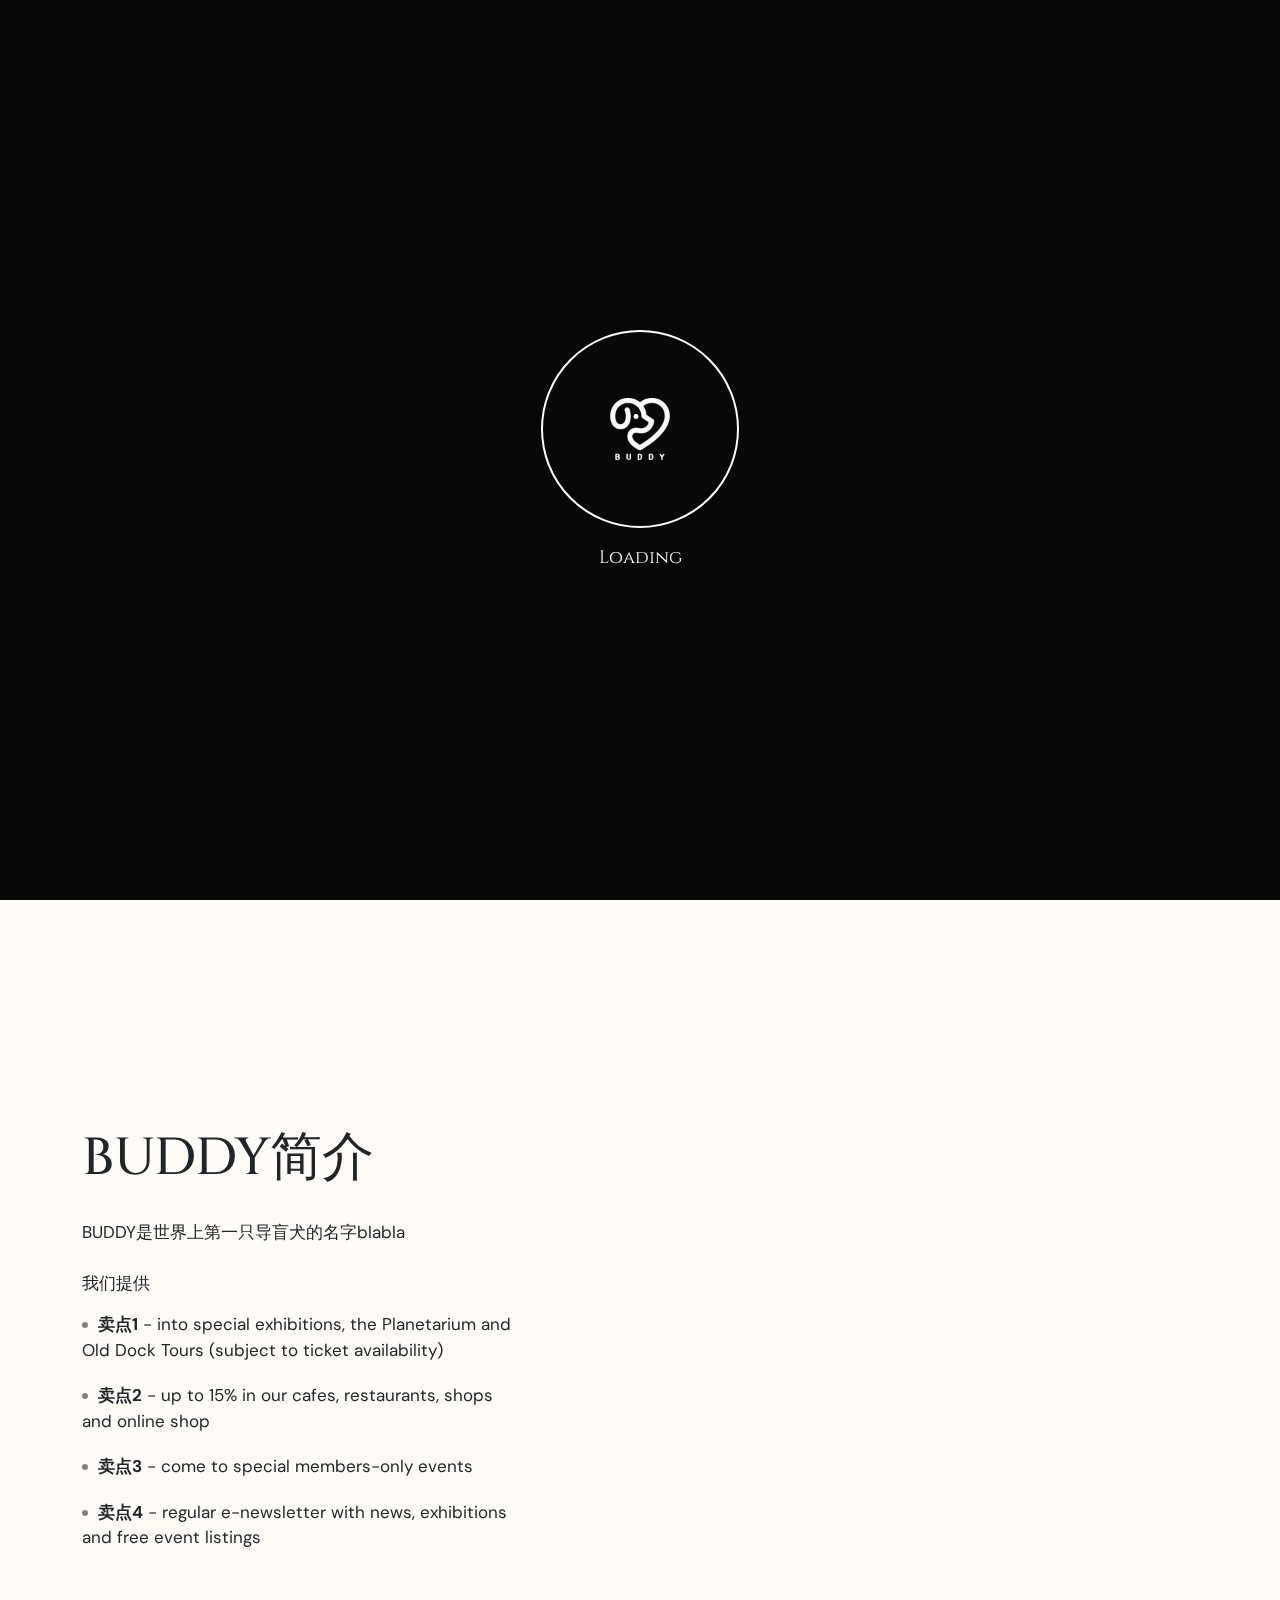
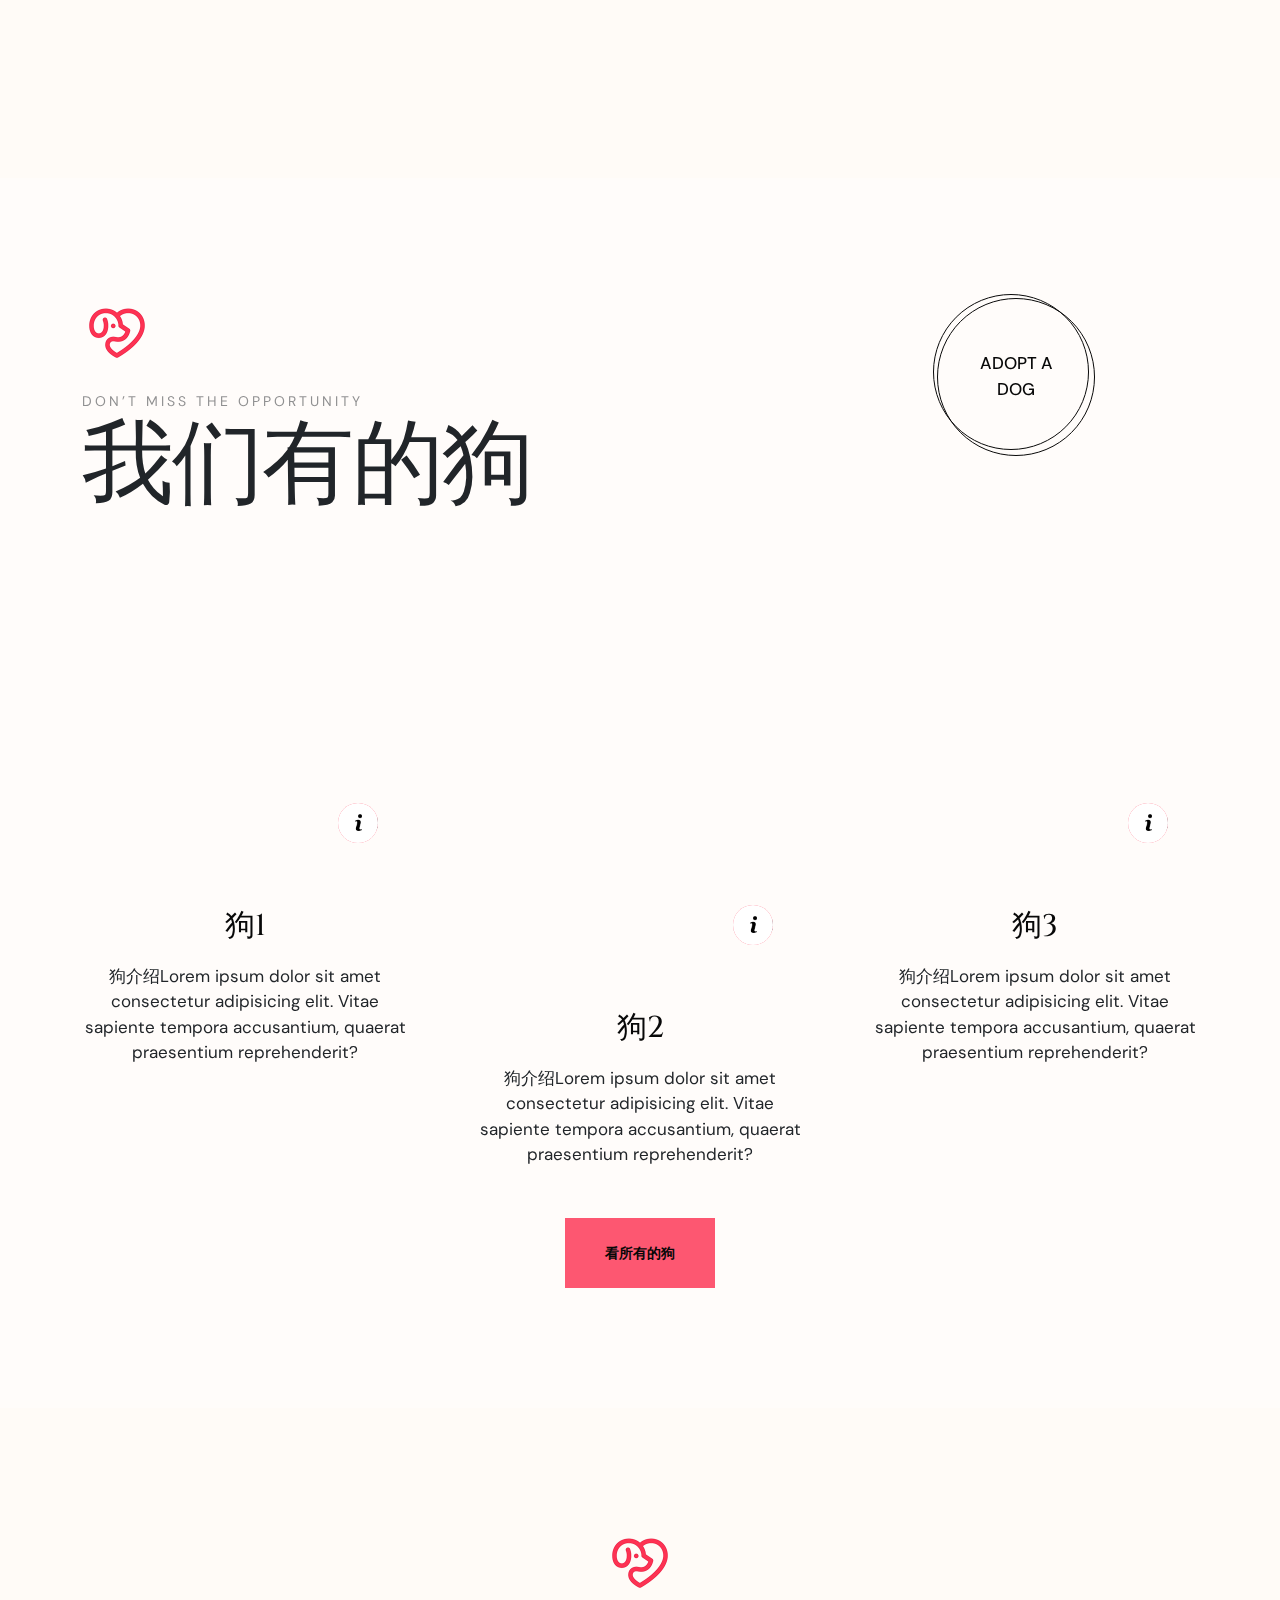
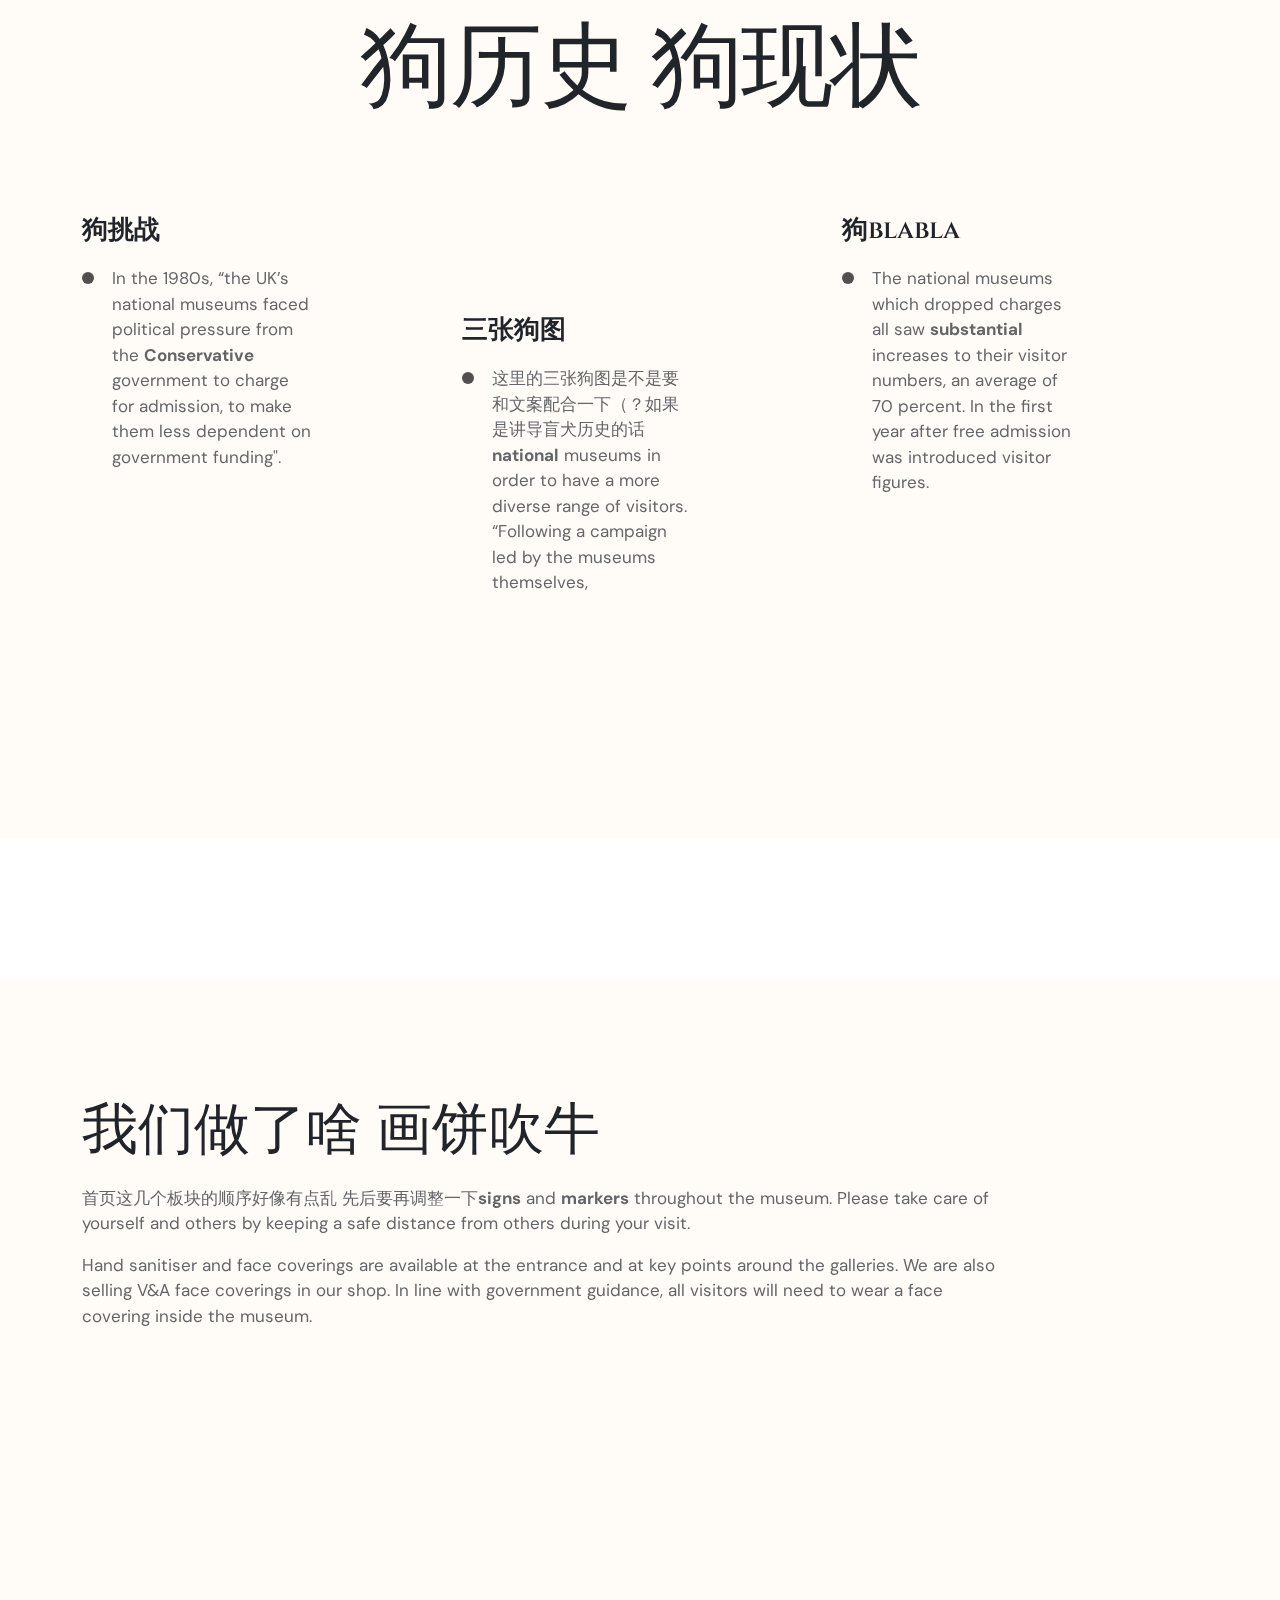
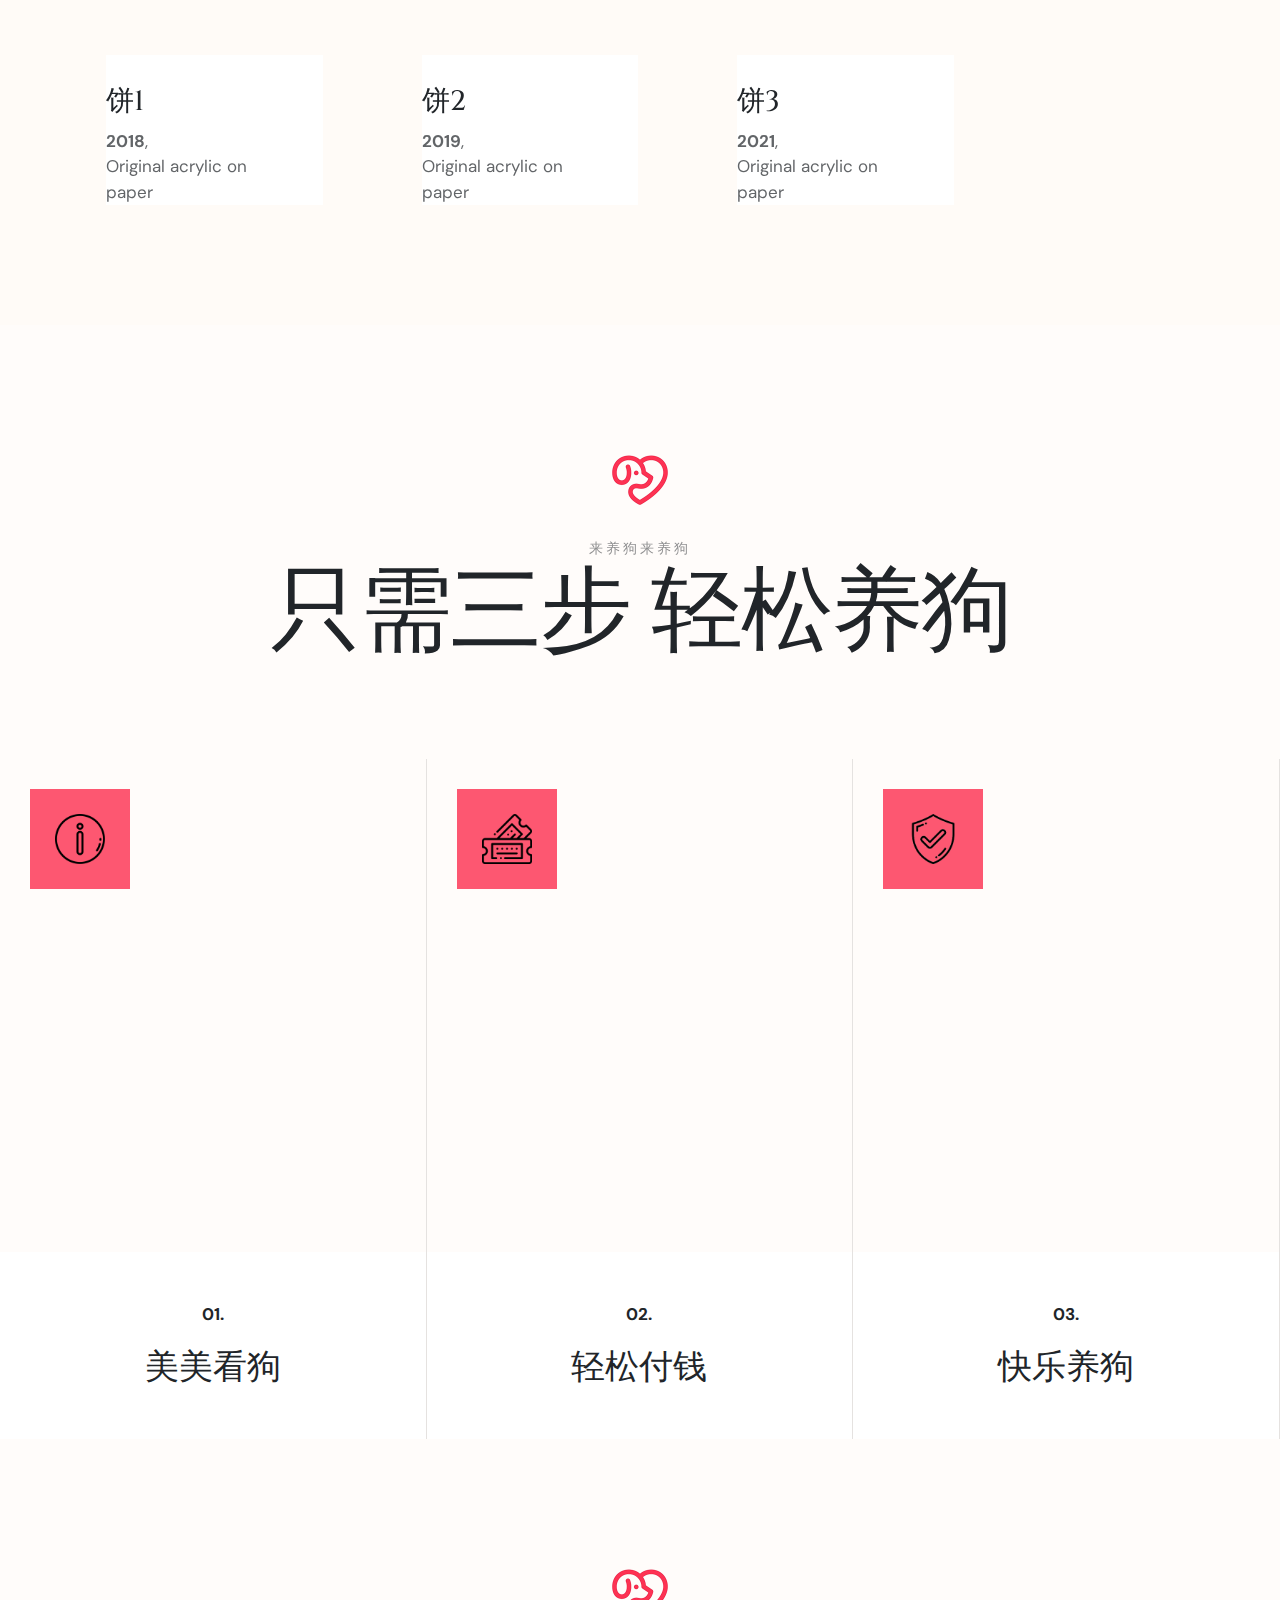
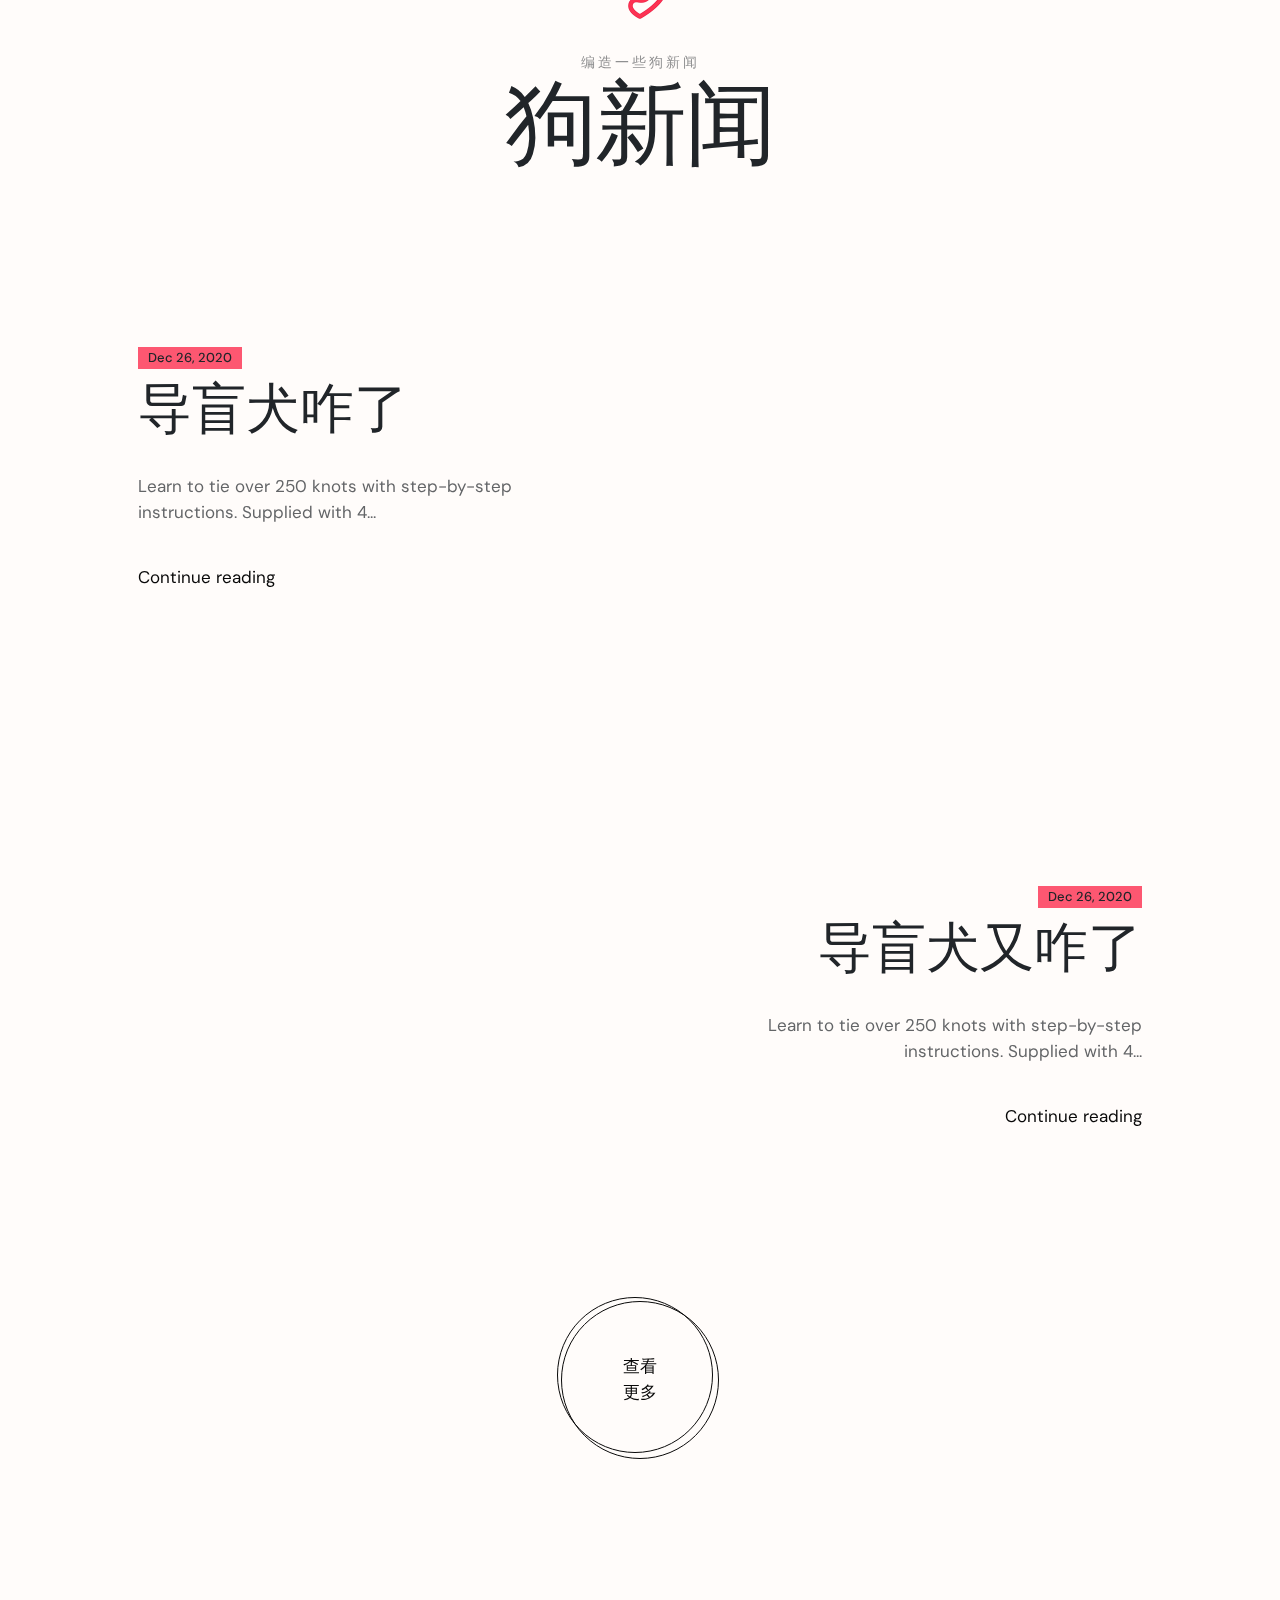
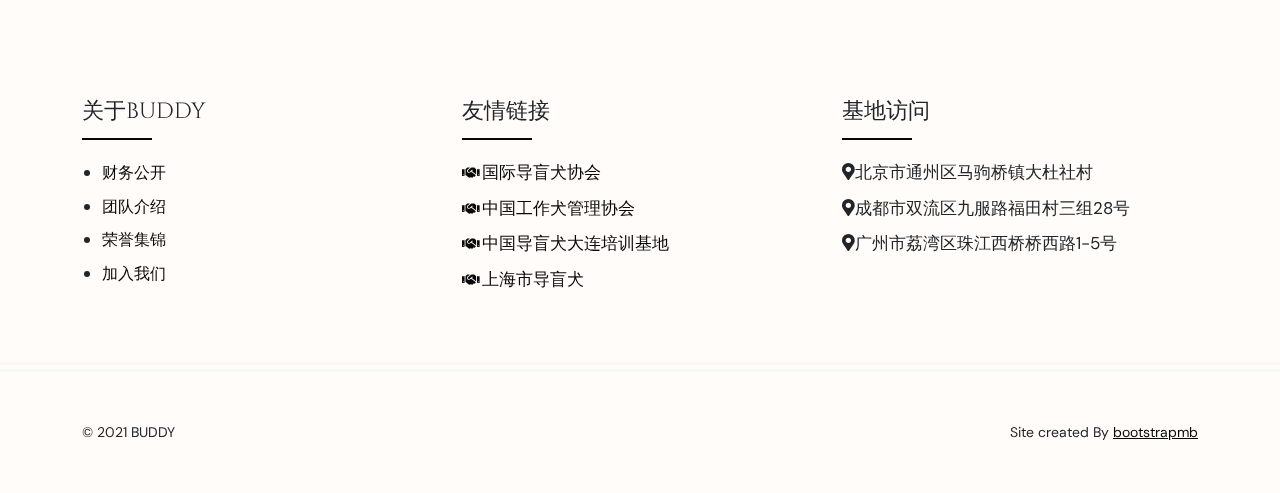
==== FinalProject/index.html @ 7947f7b9 "V5可能" ====
﻿<!doctype html>
<html lang="en">

<head>
  <meta charset="utf-8">
  <meta name="viewport" content="width=device-width, initial-scale=1, shrink-to-fit=no">
  <title>主页</title>
  <!-- FAVICON FILES -->
  <link href="ico/apple-touch-icon-144-precomposed.png" rel="apple-touch-icon" sizes="144x144">
  <link href="ico/apple-touch-icon-114-precomposed.png" rel="apple-touch-icon" sizes="114x114">
  <link href="ico/apple-touch-icon-72-precomposed.png" rel="apple-touch-icon" sizes="72x72">
  <link href="ico/apple-touch-icon-57-precomposed.png" rel="apple-touch-icon">
  <link href="ico/favicon.png" rel="shortcut icon">
  <!-- CSS FILES -->
  <link rel="stylesheet" href="css/fontawesome.min.css">
  <link rel="stylesheet" href="css/odometer.min.css">
  <link rel="stylesheet" href="css/fancybox.min.css">
  <link rel="stylesheet" href="css/swiper.min.css">
  <link rel="stylesheet" href="css/bootstrap.min.css">
  <link rel="stylesheet" href="css/style.css">
</head>

<body>
  <div class="preloader" id="preloader">
    <svg viewBox="0 0 1920 1080" preserveAspectRatio="none" version="1.1">
      <path
        d="M0,0 C305.333333,0 625.333333,0 960,0 C1294.66667,0 1614.66667,0 1920,0 L1920,1080 C1614.66667,1080 1294.66667,1080 960,1080 C625.333333,1080 305.333333,1080 0,1080 L0,0 Z">
      </path>
    </svg>
    <div class="inner">
      <canvas class="progress-bar" id="progress-bar" width="200" height="200"></canvas>
      <figure><img src="images/preloader.png" alt="Image"></figure>
      <small>Loading</small>
    </div>
    <!-- end inner -->
  </div>
  <!-- end preloder -->
  <div class="page-transition">
    <svg viewBox="0 0 1920 1080" preserveAspectRatio="none" version="1.1">
      <path
        d="M0,0 C305.333333,0 625.333333,0 960,0 C1294.66667,0 1614.66667,0 1920,0 L1920,1080 C1614.66667,980 1294.66667,930 960,930 C625.333333,930 305.333333,980 0,1080 L0,0 Z">
      </path>
    </svg>
  </div>
  <!-- end page-transition -->
  <div class="smooth-scroll">
    <div class="section-wrapper" data-scroll-section>
      <div class="search-box">
        <div class="container">
          <div class="form">
            <h3><img src="images/avatar.png"></h3>
            <h3>个人中心</h3>
            <input type="search" placeholder="请在此输入 ">
            <input type="submit" value="搜索">
          </div>
          <!-- end form -->
          <div class="search-events">
            <ul>
              <li>
                <h5><a href="#">新消息</a></h5></li>
              <li>
                <h5><a href="#">粉丝</a></h5></li>
              <li>
                <h5><a href="adopt-detail.html">我的领养</a></h5></li>
              <li>
                <h5><a href="#">我的地址</a></h5></li>
              <li>
                <h5><a href="#">申请历史</a></h5></li>
            </ul>
          </div>
          <!-- end search-events -->
        </div>
      </div>
      <!-- end search-box -->
      <aside class="side-widget">
        <svg viewBox="0 0 600 1080" preserveAspectRatio="none" version="1.1">
          <path d="M540,1080H0V0h540c0,179.85,0,359.7,0,539.54C540,719.7,540,899.85,540,1080z"></path>
        </svg>
        <figure class="logo"> <img src="images/logo-light.png" alt="Image"> </figure>
        <!-- end logo -->
        <div class="inner">
          <div class="widget">
            <p>团队介绍：<br><br>导盲犬在中国是比国宝熊猫还稀少的存在，我国的导盲犬事业从2006年开始发展，但截止目前却不足200只，与此同时却有1700多万视障人士。我们常常看到导盲犬出行受阻的新闻，事实上人们的担忧并无必要。因为截止目前，世界上没有任何一例导盲犬伤人的案例。<br><br>因此，我们希望开发这个“云养导盲犬”的网站，一方面进行导盲犬的科普，另一方面为中国导盲犬公益事业的建设筹集资金，助力导盲犬的培养和残障人士的出行，与更多人共同打破残障人士在社会上“寸步难行”的局面。</p>
          </div>
          <!-- end widget -->
          <div class="widget">
            <h6 class="widget-title">Buddies</h6>
            <p>Let me be your eyes.</p>
          </div>
          <!-- end widget -->
        </div>
        <!-- end inner -->
        <div class="display-mobile">
          <!-- end custom-menu -->
          <div class="site-menu">
            <br>
            <ul>
              <li><a href="adopt.html">领养</a></li>
              <li><a href="community.html">社区</a></li>
              <li><a href="shopping.html">商城</a></li>
              <li><a href="contact.html">联系</a></li>
            </ul>
          </div>
          <!-- end site-menu -->
        </div>
        <!-- end display-mobile -->
      </aside>
      <nav class="navbar">
        <div class="logo"> <a href="index.html"> <img src="images/logo.png" alt="Image"> </a> </div>
        <!-- end logo -->
        <!-- end custom-menu -->
        <div class="custom-menu">
        </div>
        <div class="site-menu">
          <ul>
            <li><a href="adopt.html">领养</a></li>
            <li><a href="community.html">社区</a></li>
            <li><a href="shopping.html">商城</a></li>
            <li><a href="contact.html">联系</a></li>
          </ul>
        </div>
        <!-- end site-menu -->
        <div class="search-button"> <i class="far fa-user"></i> </div>
        <!-- end search-button -->
        <div class="hamburger-menu">
          <svg class="hamburger" width="30" height="30" viewBox="0 0 30 30">
            <path class="line line-top" d="M0,9h30" />
            <path class="line line-center" d="M0,15h30" />
            <path class="line line-bottom" d="M0,21h30" />
          </svg>
        </div>
        <!-- end hamburger-menu -->
        <!-- end navbar-button -->
      </nav>
      <!-- end navbar -->
      <header class="slider">
        <div class="swiper-container slider-images">
          <div class="swiper-wrapper">
            <div class="swiper-slide" data-background="images/slide01.jpg">
              <div class="mobile-slide" data-background="images/slide-mobile01.jpg"></div>
            </div>
            <div class="swiper-slide" data-background="images/slide02.jpg">
              <div class="mobile-slide" data-background="images/slide-mobile02.jpg"></div>
            </div>
            <div class="swiper-slide" data-background="images/slide03.jpg">
              <div class="mobile-slide" data-background="images/slide-mobile03.jpg"></div>
            </div>
          </div>
          <!-- end swiper-wrapper -->
          <div class="container-fluid slider-nav">
            <div class="swiper-pagination"></div>
            <!-- end swiper-pagination -->
            <div class="swiper-fraction"></div>
            <!-- end swiper-fraction -->
            <div class="button-prev"><i class="far fa-chevron-down"></i></div>
            <!-- end swiper-button-prev -->
            <div class="button-next"><i class="far fa-chevron-up"></i></div>
            <!-- end swiper-button-next -->
          </div>
          <!-- end slider-nav -->
        </div>
        <!-- end slider-images -->
        <div class="swiper-container slider-texts">
          <svg width="580" height="400" class="svg-morph">
            <path id="svg_morph"
              d="m261,30.4375c0,0 114,6 151,75c37,69 37,174 6,206.5625c-31,32.5625 -138,11.4375 -196,-19.5625c-58,-31 -86,-62 -90,-134.4375c12,-136.5625 92,-126.5625 129,-127.5625z" />
          </svg>
          <div class="swiper-wrapper">
            <div class="swiper-slide">
              <div class="container-fluid">
                <h1>来养 <br>
                  狗 </h1>
                <p>文案美女们想想 <br>
                  文案美女们想想.</p>
              </div>
              <!-- end container -->
            </div>
            <!-- end swiper-slide -->
            <div class="swiper-slide">
              <div class="container-fluid">
                <h1>狗 <br>
                  网站 </h1>
                <p>文案美女们想想 <br>
                  文案美女们想想.</p>
              </div>
              <!-- end container -->
            </div>
            <!-- end swiper-slide -->
            <div class="swiper-slide">
              <div class="container-fluid">
                <h1>导盲 <br>
                  犬 </h1>
                <p>文案美女们想想 <br>
                  文案美女们想想.</p>
              </div>
              <!-- end container -->
            </div>
            <!-- end swiper-slide -->
          </div>
          <!-- end swiper-wrapper -->
        </div>
        <!-- end slider-texts -->
        <div class="play-now">
          <svg version="1.1" xmlns="http://www.w3.org/2000/svg" xmlns:xlink="http://www.w3.org/1999/xlink" x="0px"
            y="0px" width="300px" height="300px" viewBox="0 0 300 300" enable-background="new 0 0 300 300"
            xml:space="preserve">
            <defs>
              <path id="circlePath" d="M 150, 150 m -60, 0 a 60,60 0 0,1 120,0 a 60,60 0 0,1 -120,0 " />
            </defs>
            <circle cx="150" cy="100" r="75" fill="none" />
            <g>
              <use xlink:href="#circlePath" fill="none" />
              <text>
                <textPath xlink:href="#circlePath">ADOPT NOW-ADOPT NOW-ADOPT NOW-</textPath>
              </text>
            </g>
          </svg>
        </div>
        <!-- 滚动的字 -->
      </header>
      <!-- 内容从这里开始 -->
      <section class="content-section" data-background="#fffbf7">
        <div class="container">
          <div class="row align-items-center">
            <div class="col-lg-6">
              <div class="side-list left">
                <h2>BUDDY简介</h2>
                <p>BUDDY是世界上第一只导盲犬的名字blabla
                  <br><br>我们提供
                </p>
                <br>
                <ul>
                  <li> <strong>卖点1</strong> - into special exhibitions, the Planetarium
                    and Old Dock Tours (subject to ticket availability)</li>

                  <li><strong>卖点2</strong> - up to 15% in our cafes, restaurants,
                    shops and online shop</li>

                  <li><strong>卖点3</strong> - come to special members-only
                    events</li>

                  <li><strong>卖点4</strong> - regular e-newsletter with news,
                    exhibitions and free event listings</li>

                </ul>
              </div>
              <!-- end side-list -->
            </div>
            <!-- end col-6 -->
            <div class="col-lg-6">
              <figure class="side-image" data-scroll data-scroll-speed="1">
                <img src="images/side-imag03.jpg" alt="Image">
              </figure>
            </div>
            <!-- end col-6 -->
          </div>
          <!-- end row -->
        </div>
        <!-- end container -->
      </section>
      <section class="content-section">
        <div class="container">
          <div class="row justify-content-center">
            <div class="col-lg-9">
              <div class="section-title">
                <figure><img src="images/title-shape.png" alt="Image"></figure>
                <h6>DON’T MISS THE OPPORTUNITY</h6>
                <h2>我们有的狗</h2>
              </div>
              <!-- end section-title -->
            </div>
            <!-- end col-9 -->
            <div class="col-lg-3"> <a href="#" class="circle-button">ADOPT A <br>
                DOG</a> </div>
            <!-- end col-3 -->
          </div>
          <!-- end row -->
          <div class="row justify-content-center">
            <div class="col-lg-4 col-md-6">
              <div class="exhibition-box" data-scroll data-scroll-speed="-1">
                <figure> <a href="#"><img src="images/event01.jpg" alt="Image" class="img"></a>
                  <div class="info">
                    <figure class="i"><img src="images/icon-info.png" alt="Image"></figure>
                    <span>这段想想 尽量5-10个字</span>
                  </div>
                  <!-- end info -->
                </figure>
                <div class="content-box">
                  <h4><a href="#">狗1</a></h4>
                  <p>狗介绍Lorem ipsum dolor sit amet consectetur adipisicing elit. Vitae sapiente tempora accusantium,
                    quaerat praesentium reprehenderit?</p>
                </div>
                <!-- end content-box -->
              </div>
              <!-- end exhibition-box -->
            </div>
            <!-- end col-4 -->
            <div class="col-lg-4 col-md-6">
              <div class="exhibition-box" data-scroll data-scroll-speed="1">
                <figure> <a href="#"><img src="images/event02.jpg" alt="Image" class="img"></a>
                  <div class="info">
                    <figure class="i"><img src="images/icon-info.png" alt="Image"></figure>
                    <span>这段想想 尽量5-10个字</span>
                  </div>
                  <!-- end info -->
                </figure>
                <div class="content-box">
                  <h4><a href="#">狗2</a></h4>
                  <p>狗介绍Lorem ipsum dolor sit amet consectetur adipisicing elit. Vitae sapiente tempora accusantium,
                    quaerat praesentium reprehenderit?</p>
                </div>
                <!-- end content-box -->
              </div>
              <!-- end exhibition-box -->
            </div>
            <!-- end col-4 -->
            <div class="col-lg-4 col-md-6">
              <div class="exhibition-box" data-scroll data-scroll-speed="-0.5">
                <figure> <a href="#"><img src="images/event03.jpg" alt="Image" class="img"></a>
                  <div class="info">
                    <figure class="i"><img src="images/icon-info.png" alt="Image"></figure>
                    <span>这段想想 尽量5-10个字</span>
                  </div>
                  <!-- end info -->
                </figure>
                <div class="content-box">
                  <h4><a href="#">狗3</a></h4>
                  <p>狗介绍Lorem ipsum dolor sit amet consectetur adipisicing elit. Vitae sapiente tempora accusantium,
                    quaerat praesentium reprehenderit?</p>
                </div>
                <!-- end content-box -->
              </div>
              <!-- end exhibition-box -->
            </div>
            <!-- end col-4 -->
            <div class="col-12 text-center"> <a href="#" class="custom-button">看所有的狗</a> </div>
            <!-- end col-12 -->
          </div>
          <!-- end row -->
        </div>
        <!-- end container -->
      </section>
      <!-- end content-section -->
      <section class="content-section no-bottom-spacing bottom-white" data-background="#fffbf7">
        <div class="container">
          <div class="row justify-content-center">
            <div class="col-12">
              <div class="section-title text-center">
                <figure><img src="images/title-shape.png" alt="Image"></figure>
                <h2>狗历史 狗现状</h2>
              </div>
              <!-- end section-title -->
            </div>
            <!-- end col-12 -->
            <div class="col-lg-4 col-md-6">
              <div class="text-content" data-scroll data-scroll-speed="-1">
                <h6>狗挑战</h6>
                <p>In the 1980s, “the UK’s national
                  museums faced political pressure
                  from the <strong>Conservative</strong> government
                  to charge for admission, to make
                  them less dependent on
                  government funding".</p>
              </div>
              <!-- end text-content -->
            </div>
            <!-- end col-4 -->
            <div class="col-lg-4 col-md-6">
              <div class="text-content" data-scroll data-scroll-speed="0.5">
                <h6>三张狗图</h6>
                <p>这里的三张狗图是不是要和文案配合一下（？如果是讲导盲犬历史的话<strong>national</strong> museums in
                  order to have a more diverse range
                  of visitors. “Following a campaign
                  led by the museums themselves, </p>
              </div>
              <!-- end text-content -->
            </div>
            <!-- end col-4 -->
            <div class="col-lg-4 col-md-6">
              <div class="text-content" data-scroll data-scroll-speed="1">
                <h6>狗blabla</h6>
                <p>The national museums which
                  dropped charges all saw <strong>substantial</strong> increases to their
                  visitor numbers, an average of
                  70 percent. In the first year after
                  free admission was introduced
                  visitor figures.</p>
              </div>
              <!-- end text-content -->
            </div>
            <!-- end col-4 -->
          </div>
          <!-- end row -->
        </div>
        <!-- end container -->
        <div class="clearfix spacing-100"></div>
        <div class="horizontal-scroll">
          <div class="scroll-inner" data-scroll data-scroll-direction="horizontal" data-scroll-speed="5">
            <div class="scroll-wrapper">
              <div class="container-fluid">
                <div class="row">
                  <div class="col-md-3">
                    <figure class="image-box" data-scroll data-scroll-speed="0"> <img src="images/image01.jpg"
                        alt="Image"> </figure>
                  </div>
                  <!-- end col-3 -->
                  <div class="col-md-4 offset-md-1">
                    <figure class="image-box" data-scroll data-scroll-speed="0"> <img src="images/image02.jpg"
                        alt="Image"> </figure>
                  </div>
                  <!-- end col-3 -->
                  <div class="col-md-2 offset-md-1">
                    <figure class="image-box" data-scroll data-scroll-speed="0"> <img src="images/image03.jpg"
                        alt="Image"> </figure>
                  </div>
                  <!-- end col-3 -->
                </div>
                <!-- end row -->
              </div>
              <!-- end container-fluid -->
            </div>
            <!-- end scroll-wrapper -->
            <div class="scroll-wrapper">
              <div class="container-fluid">
                <div class="row">
                  <div class="col-md-3">
                    <figure class="image-box" data-scroll data-scroll-speed="0"> <img src="images/image01.jpg"
                        alt="Image"> </figure>
                  </div>
                  <!-- end col-3 -->
                  <div class="col-md-4 offset-md-1">
                    <figure class="image-box" data-scroll data-scroll-speed="0"> <img src="images/image02.jpg"
                        alt="Image"> </figure>
                  </div>
                  <!-- end col-3 -->
                  <div class="col-md-2 offset-md-1">
                    <figure class="image-box" data-scroll data-scroll-speed="0"> <img src="images/image03.jpg"
                        alt="Image"> </figure>
                  </div>
                  <!-- end col-3 -->
                </div>
                <!-- end row -->
              </div>
              <!-- container-fluid -->
            </div>
            <!-- end scroll-wrapper -->
          </div>
          <!-- end scroll-inner -->
        </div>
        <!-- end horizontal-scroll -->
      </section>
      <!-- end content-section -->
      <section class="content-section" data-background="#fffbf7">
        <div class="container">
          <div class="row align-items-center">
            <div class="col-lg-10">
              <div class="text-box">
                <h2>我们做了啥 画饼吹牛</h2>
                <p>首页这几个板块的顺序好像有点乱 先后要再调整一下<strong>signs</strong> and <strong>markers</strong>
                  throughout
                  the museum. Please take care of yourself and others by keeping a safe
                  distance from others during your visit.</p>
                <p>Hand sanitiser and face coverings are available at the entrance and at key
                  points around the galleries. We are also selling V&amp;A face coverings in our shop.
                  In line with government guidance, all visitors will need to wear a face covering
                  inside the museum.</p>
              </div>
              <br>
              <br>
              <div class="container">
                <div class="row justify-content-center">
                  <div class="col-lg-4 col-md-6">
                    <div class="image-content-box" data-scroll data-scroll-speed="-1">
                      <figure>
                        <img src="images/image-content-box01.jpg" alt="Image">
                      </figure>
                      <div class="content-box">
                        <h3>饼1</h3>
                        <p><strong>2018</strong>, <br>
                          Original acrylic on paper</p>
                      </div>
                      <!-- end content-box -->
                    </div>
                    <!-- end image-content-box -->
                  </div>
                  <!-- end col-4 -->
                  <div class="col-lg-4 col-md-6">
                    <div class="image-content-box" data-scroll data-scroll-speed="1">
                      <figure>
                        <img src="images/image-content-box02.jpg" alt="Image">
                      </figure>
                      <div class="content-box">
                        <h3>饼2</h3>
                        <p><strong>2019</strong>, <br>
                          Original acrylic on paper</p>
                      </div>
                      <!-- end content-box -->
                    </div>
                    <!-- end image-content-box -->
                  </div>
                  <!-- end col-4 -->
                  <div class="col-lg-4 col-md-6">
                    <div class="image-content-box" data-scroll data-scroll-speed="-0.5">
                      <figure>
                        <img src="images/image-content-box03.jpg" alt="Image">
                      </figure>
                      <div class="content-box">
                        <h3>饼3</h3>
                        <p><strong>2021</strong>, <br>
                          Original acrylic on paper</p>
                      </div>
                      <!-- end content-box -->
                    </div>
                    <!-- end image-content-box -->
                  </div>
                  <!-- end col-4 -->
                </div>
                <!-- end row -->
              </div>
            </div>
            <!-- end col-10 -->
          </div>
          <!-- end row -->
        </div>
        <!-- end container -->
      </section>
      <!-- end content-section -->

      <section class="content-section no-bottom-spacing">
        <div class="container">
          <div class="row justify-content-center">
            <div class="col-12">
              <div class="section-title text-center">
                <figure><img src="images/title-shape.png" alt="Image"></figure>
                <h6>来养狗来养狗</h6>
                <h2>只需三步 轻松养狗</h2>
              </div>
              <!-- end section-title -->
            </div>
            <!-- end col-12 -->
          </div>
          <!-- end row -->
        </div>
        <!-- end container -->
        <div class="container-fluid px-0">
          <div class="row g-0">
            <div class="col-lg-4">
              <div class="image-icon-box" data-scroll data-scroll-speed="-1">
                <figure class="icon"> <img src="images/icon04.png" alt="Image"> </figure>
                <figure class="content-image"> <img src="images/image04.jpg" alt="Image"> </figure>
                <div class="content-box"> <b>01.</b>
                  <h4>美美看狗</h4>
                  <div class="expand">
                    <p>茫茫狗海中总有一只在这等你</p>
                    <a href="#" class="custom-link">查看更多</a>
                  </div>
                  <!-- end expand -->
                </div>
                <!-- end content-box -->
              </div>
              <!-- end image-icon-box -->
            </div>
            <!-- end col-4 -->
            <div class="col-lg-4">
              <div class="image-icon-box" data-scroll data-scroll-speed="0.5">
                <figure class="icon"> <img src="images/icon05.png" alt="Image"> </figure>
                <figure class="content-image"> <img src="images/image05.jpg" alt="Image"> </figure>
                <div class="content-box"> <b>02.</b>
                  <h4>轻松付钱</h4>
                  <div class="expand">
                    <p>简洁步骤帮助你快速完成交易 </p>
                    <a href="#" class="custom-link">查看更多</a>
                  </div>
                  <!-- end expand -->
                </div>
                <!-- end content-box -->
              </div>
              <!-- end image-icon-box -->
            </div>
            <!-- end col-4 -->
            <div class="col-lg-4">
              <div class="image-icon-box" data-scroll data-scroll-speed="1">
                <figure class="icon"> <img src="images/icon06.png" alt="Image"> </figure>
                <figure class="content-image"> <img src="images/image06.jpg" alt="Image"> </figure>
                <div class="content-box"> <b>03.</b>
                  <h4>快乐养狗</h4>
                  <div class="expand">
                    <p>实时分享专属于你的养狗日常</p>
                    <a href="#" class="custom-link">查看更多</a>
                  </div>
                  <!-- end expand -->
                </div>
                <!-- end content-box -->
              </div>
              <!-- end image-icon-box -->
            </div>
            <!-- end col-4 -->
          </div>
          <!-- end row -->
        </div>
        <!-- end container -->
      </section>
      <!-- end content-section -->
      <section class="content-section">
        <div class="container">
          <div class="row justify-content-center">
            <div class="col-12">
              <div class="section-title text-center">
                <figure><img src="images/title-shape.png" alt="Image"></figure>
                <h6>编造一些狗新闻</h6>
                <h2>狗新闻</h2>
              </div>
              <!-- end section-title -->
            </div>
            <!-- end col-12 -->
          </div>
          <!-- end row -->
        </div>
        <!-- end container -->
        <div class="container">
          <div class="row">
            <div class="col-12">
              <div class="recent-news">
                <div class="content-box"> <small>Dec 26, 2020</small>
                  <h3>导盲犬咋了</h3>
                  <p>Learn to tie over 250 knots
                    with step-by-step instructions.
                    Supplied with 4...</p>
                  <a href="#" class="custom-link">Continue reading</a>
                </div>
                <!-- end content-box -->
                <figure data-scroll data-scroll-speed="-1"><img src="images/recent-news01.jpg" alt="Image"></figure>
              </div>
              <!-- end recent-news -->
            </div>
            <!-- end col-8 -->
            <div class="col-12">
              <div class="recent-news">
                <div class="content-box"><small>Dec 26, 2020</small>
                  <h3>导盲犬又咋了</h3>
                  <p>Learn to tie over 250 knots
                    with step-by-step instructions.
                    Supplied with 4...</p>
                  <a href="#" class="custom-link">Continue reading</a>
                </div>
                <!-- end content-box -->
                <figure data-scroll data-scroll-speed="1"><img src="images/recent-news02.jpg" alt="Image"></figure>
              </div>
              <!-- end recent-news -->
            </div>
            <!-- end col-9 -->
            <div class="col-12 text-center"> <a href="#" class="circle-button">查看<br>
                更多</a> </div>
            <!-- end col-12 -->
          </div>
          <!-- end row -->
        </div>
        <!-- end container -->
      </section>
      <!-- end content-section -->
      <footer class="footer">
        <div class="container">
          <div class="row">
            <div class="col-lg-4 col-md-6">
              <h6 class="widget-title">关于BUDDY</h6>
              <ul class="footer-menu">
                <li><a href="#">财务公开</a></li>
                <li><a href="#">团队介绍</a></li>
                <li><a href="#">荣誉集锦</a></li>
                <li><a href="#">加入我们</a></li>
              </ul>
            </div>
            <!-- end col-4 -->
            <div class="col-lg-4 col-md-6">
              <h6 class="widget-title">友情链接</h6>
              <ul class="social-media">
                <li><a href="https://www.igdf.org.uk/"><i class="fa fa-handshake"></i>国际导盲犬协会</a></li>
                <li><a href="http://www.cwdma.org/"><i class="fa fa-handshake"></i>中国工作犬管理协会</a></li>
                <li><a href="http://www.chinaguidedog.org/pages/index.php?Itemid=8170"><i class="fa fa-handshake"></i>中国导盲犬大连培训基地</a></li>
                <li><a href="http://www.shguidedogs.com/"><i class="fa fa-handshake"></i>上海市导盲犬</a></li>
              </ul>
            </div>
            <!-- end col-4 -->
            <div class="col-lg-4">
              <h6 class="widget-title">基地访问</h6>
              <ul class="social-media">
                <li><i class="fas fa-map-marker-alt"></i>北京市通州区马驹桥镇大杜社村</li>
                <li><i class="fas fa-map-marker-alt"></i>成都市双流区九服路福田村三组28号</li>
                <li><i class="fas fa-map-marker-alt"></i>广州市荔湾区珠江西桥桥西路1-5号</li>
              </ul>
            </div>
            <!-- end col-4 -->
          </div>
          <!-- end row -->
        </div>
        <!-- end container -->
        <div class="footer-bottom">
          <div class="container"> <span class="copyright">© 2021 BUDDY </span> <span
              class="creation">Site created By <a href="http://www.bootstrapmb.com/">bootstrapmb</a></span> </div>
          <!-- end container -->
        </div>
        <!-- end footer-bottom -->
      </footer>
      <!-- end footer -->
    </div>
  </div>

  <!-- JS FILES -->
  <script src="js/jquery.min.js"></script>
  <script src="js/bootstrap.min.js"></script>
  <script src="js/gsap.min.js"></script>
  <script src="js/locomotive-scroll.min.js"></script>
  <script src="js/ScrollTrigger.min.js"></script>
  <script src="js/kinetic-slider.js"></script>
  <script src="js/fancybox.min.js"></script>
  <script src="js/odometer.min.js"></script>
  <script src="js/swiper.min.js"></script>
  <script src="js/scripts.js"></script>
</body>

</html>
---- FinalProject/css/style.css ----
/*

@Author: Themezinho
@更多精品模板：http://www.bootstrapmb.com
 
This file contains the styling for the actual theme, this
is the file you need to edit to change the look of the
theme.


	// Table of contents //

		01. FONTS
		02. BODY
		03. LOCOMOTIVE
		04. HTML ELEMENTS
		05. LINKS
		06. FORM ELEMENTS
		07. SPACING
		08. ACCORDION
		09. HAMBURGER
		10. PRELOADER
		11. PAGE TRANSITION
		12. SEARCH BOX
		13. SIDE WIDGET
		14. NAVBAR 
		15. SLIDER
		16. PLAY NOW
		17. PAGE HEADER
		18. CONTENT SECTION
		19. VIDEO BG
		20. CUSTOM LINK
		21. CUSTOM BUTTON
		22. CIRCLE BUTTON
		23. IMAGE BOX
		24. SIDE ICON LIST
		25. IMAGE BOX CAROUSEL
		26. SIDE CONTENT
		27. SIDE IMAGE
		28. SIDE LIST
		29. SIDE ARTS
		30. COUNTER BOX
		31. IMAGE CONTENT BOX
		32. TESTIMONIALS BOX
		33. COLLECTION BOX
		34. EXHIBITION BOX
		35. TEXT BOX
		36. ART SLIDER
		37. HORIZONTAL SCROLL
		38. IMAGE ICON BOX
		39. CTA BOX
		40. NOTE BOX
		41. RECENT NEWS
		42. NEWSLETTER BOX
		43. CONTACT BOX
		44. CONTACT FORM
		45. GOOGLE MAPS
		46. BLOG POST
		47. SIDEBAR
		48. FOOTER

	

*/
@import url("https://fonts.googleapis.com/css2?family=Cinzel:wght@400;600&family=DM+Sans:wght@400;500;700&display=swap");
* {
  outline: none !important;
}

body {
  margin: 0;
  padding: 0;
  font-family: 'DM Sans', sans-serif;
  font-size: 17px;
}

/* LOCOMOTIVE */
.no-transform {
  transform: none !important;
}

html.has-scroll-smooth {
  overflow: hidden;
}

html.has-scroll-dragging {
  -webkit-user-select: none;
  -moz-user-select: none;
  -ms-user-select: none;
  user-select: none;
}

.has-scroll-smooth body {
  overflow: hidden;
}

.has-scroll-smooth [data-scroll-container] {
  min-height: 100vh;
}

/* HTML ELEMENTS */
img {
  max-width: 100%;
}

iframe {
  max-width: 100%;
}

/* LINKS */
a {
  text-decoration: none;
  color: #080808;
}

a:hover {
  text-decoration: underline;
  color: #080808;
}

/* FORM ELEMENTS */
input[type="text"] {
  width: 420px;
  max-width: 100%;
  height: 70px;
  padding: 0 30px;
  border: 1px solid #cecece;
}

input[type="email"] {
  width: 420px;
  max-width: 100%;
  height: 70px;
  padding: 0 30px;
  border: 1px solid #cecece;
}

input[type="search"] {
  width: 420px;
  max-width: 100%;
  height: 70px;
  padding: 0 30px;
  border: 1px solid #cecece;
}

input[type="password"] {
  width: 420px;
  max-width: 100%;
  height: 70px;
  padding: 0 30px;
  border: 1px solid #cecece;
}

input[type="number"] {
  width: 420px;
  max-width: 100%;
  height: 70px;
  padding: 0 30px;
  border: 1px solid #cecece;
}

input[type="date"] {
  width: 420px;
  max-width: 100%;
  height: 70px;
  padding: 0 30px;
  border: 1px solid #cecece;
}

input[type="radio"] {
  width: 18px;
  height: 18px;
  display: inline-block;
  margin-right: 4px;
  transform: translateY(3px);
  appearance: none;
  background: #ededed;
  border-radius: 50%;
}

input[type="radio"]:checked {
  border: 6px solid #080808;
}

input[type="checkbox"] {
  width: 18px;
  height: 18px;
  display: inline-block;
  margin-right: 4px;
  transform: translateY(3px);
  appearance: none;
  background: #ededed;
}

input[type="checkbox"]:checked {
  border: 4px solid #ededed;
  background: #080808;
}

textarea {
  width: 520px;
  max-width: 100%;
  height: 140px;
  padding: 30px;
  border: 1px solid #cecece;
}

select {
  width: 420px;
  max-width: 100%;
  height: 70px;
  padding: 0 30px;
  border: 1px solid #cecece;
}

select {
  -webkit-appearance: none;
  -moz-appearance: none;
  background-image: linear-gradient(45deg, transparent 50%, gray 50%), linear-gradient(135deg, gray 50%, transparent 50%), linear-gradient(to right, #ccc, #ccc);
  background-position: calc(100% - 30px) 34px, calc(100% - 25px) 34px, calc(100% - 3.5em) 20px;
  background-size: 5px 5px, 5px 5px, 1px 40px;
  background-repeat: no-repeat;
}

select:focus {
  background-image: linear-gradient(45deg, gray 50%, transparent 50%), linear-gradient(135deg, transparent 50%, gray 50%), linear-gradient(to right, #ccc, #ccc);
  background-position: calc(100% - 25px) 34px, calc(100% - 30px) 34px, calc(100% - 3.5em) 20px;
  background-size: 5px 5px, 5px 5px, 1px 40px;
  background-repeat: no-repeat;
  border-color: gray;
  outline: 0;
}

select:-moz-focusring {
  color: transparent;
  text-shadow: 0 0 0 #000;
}

input[type="submit"] {
  height: 70px;
  display: inline-block;
  font-size: 14px;
  font-weight: 600;
  color: #080808;
  background: #fd5771;
  border: none;
  padding: 0 50px;
}

button[type="submit"] {
  height: 70px;
  display: inline-block;
  font-size: 14px;
  font-weight: 600;
  color: #080808;
  background: #fd5771;
  border: none;
  padding: 0 50px;
}
button[type="submit"] i {
  display: inline-block;
  margin-right: 8px;
  font-size: 18px;
  transform: translateY(2px);
}

/* SPACING */
.no-spacing {
  margin: 0 !important;
  padding: 0 !important;
}

.no-bottom-spacing {
  margin-bottom: 0 !important;
  padding-bottom: 0 !important;
}

.spacing-400 {
  height: 400px;
}

.spacing-200 {
  height: 200px;
}

.spacing-100 {
  height: 100px;
}

.spacing-50 {
  height: 50px;
}

/* ACCORDION */
.accordion {
  width: 100%;
  display: flex;
  flex-wrap: wrap;
}
.accordion dt {
  width: 100%;
  display: block;
  border-bottom: 1px solid #eee;
  padding: 15px 0;
}
.accordion dt a {
  display: flex;
  align-items: center;
  position: relative;
}
.accordion dt a:before {
  content: "\f078";
  width: 36px;
  height: 36px;
  display: flex;
  align-items: center;
  justify-content: center;
  margin-right: 15px;
  background: #fd5771;
  border-radius: 50%;
  font-family: "Font Awesome 5 Pro";
  font-size: 13px;
}
.accordion dt a:hover {
  text-decoration: none;
}
.accordion dd {
  width: 100%;
  display: block;
  padding-top: 15px;
  margin-bottom: 30px;
}

/* HAMBURGER */
.hamburger path {
  -webkit-transform: translate3d(0, 0, 0);
  fill: transparent;
  stroke-width: 2px;
  stroke: #000;
  stroke-linecap: round;
  transition-duration: 0.7s;
  -webkit-transition-duration: 0.7s;
  transition-timing-function: cubic-bezier(0.86, 0, 0.09, 1);
  -webkit-transition-timing-function: cubic-bezier(0.86, 0, 0.09, 1);
}
.hamburger path.line-center {
  padding: 10px 0;
}
.hamburger.active .line-center {
  -moz-transform: translateX(-50px);
  -webkit-transform: translateX(-50px);
  -o-transform: translateX(-50px);
  -ms-transform: translateX(-50px);
  transform: translateX(-50px);
}
.hamburger.active .line-top {
  -moz-transform: rotate(45deg) translateX(6px) translateY(-9px);
  -webkit-transform: rotate(45deg) translateX(6px) translateY(-9px);
  -o-transform: rotate(45deg) translateX(6px) translateY(-9px);
  -ms-transform: rotate(45deg) translateX(6px) translateY(-9px);
  transform: rotate(45deg) translateX(6px) translateY(-9px);
}
.hamburger.active .line-bottom {
  -moz-transform: rotate(-45deg) translateX(-15px) translateY(0px);
  -webkit-transform: rotate(-45deg) translateX(-15px) translateY(0px);
  -o-transform: rotate(-45deg) translateX(-15px) translateY(0px);
  -ms-transform: rotate(-45deg) translateX(-15px) translateY(0px);
  transform: rotate(-45deg) translateX(-15px) translateY(0px);
}

/* PRELOADER */
.preloader {
  width: 100vw;
  height: 100%;
  display: flex;
  flex-wrap: wrap;
  align-items: center;
  justify-content: center;
  position: fixed;
  left: 0;
  top: 0;
  z-index: 99;
  transition: all cubic-bezier(0.785, 0.135, 0.15, 0.86) 1s;
  overflow: hidden;
}
.preloader .inner {
  display: inline-block;
  position: relative;
  z-index: 1;
  animation-name: preloader-inner;
  animation-duration: 0.8s;
  transition: all ease 0.8s;
}
.preloader .inner figure {
  width: 200px;
  height: 200px;
  display: flex;
  flex-wrap: wrap;
  align-items: center;
  justify-content: center;
  position: absolute;
  left: 0;
  top: 0;
  margin-bottom: 0;
}
.preloader .inner figure img {
  height: 70px;
}
.preloader .inner small {
  width: 100%;
  display: block;
  color: #fff;
  font-family: 'Cinzel', serif;
  font-size: 18px;
  text-align: center;
  margin-top: 15px;
}
.preloader .inner .progress-bar {
  background: none;
}
.preloader svg {
  width: 100%;
  height: 100%;
  position: absolute;
  left: 0;
  top: 0;
  fill: #080808;
}
.preloader svg path {
  animation-name: preloader-svg;
  -webkit-animation-timing-function: cubic-bezier(0.785, 0.135, 0.15, 0.86);
  -moz-animation-timing-function: cubic-bezier(0.785, 0.135, 0.15, 0.86);
  -o-animation-timing-function: cubic-bezier(0.785, 0.135, 0.15, 0.86);
  -ms-animation-timing-function: cubic-bezier(0.785, 0.135, 0.15, 0.86);
  animation-timing-function: cubic-bezier(0.785, 0.135, 0.15, 0.86);
  animation-duration: 0.7s;
  animation-play-state: paused;
  animation-fill-mode: forwards;
}

/* BEFORE PAGE LOADED */
.navbar {
  transform: translateY(-100%);
  transition-duration: 0.7s;
  -webkit-transition-duration: 0.7s;
  transition-timing-function: cubic-bezier(0.86, 0, 0.09, 1);
  -webkit-transition-timing-function: cubic-bezier(0.86, 0, 0.09, 1);
  transition-delay: 0.20s;
}

.slider {
  transform: scale(1.4);
  transition-duration: 0.7s;
  -webkit-transition-duration: 0.7s;
  transition-timing-function: cubic-bezier(0.86, 0, 0.09, 1);
  -webkit-transition-timing-function: cubic-bezier(0.86, 0, 0.09, 1);
  transition-delay: 0.25s;
  opacity: 0;
}

.page-header {
  transform: scale(1.4);
  transition-duration: 0.7s;
  -webkit-transition-duration: 0.7s;
  transition-timing-function: cubic-bezier(0.86, 0, 0.09, 1);
  -webkit-transition-timing-function: cubic-bezier(0.86, 0, 0.09, 1);
  transition-delay: 0.25s;
  opacity: 0;
}

/* PAGE LOADED */
.page-loaded .preloader {
  top: 100%;
}

.page-loaded .preloader .inner {
  transform: translateY(50px);
  opacity: 0;
}

.page-loaded .preloader svg path {
  animation-play-state: running;
}

.page-loaded .navbar {
  transform: translateY(0);
}

.page-loaded .slider {
  transform: scale(1);
  opacity: 1;
}

.page-loaded .page-header {
  transform: scale(1);
  opacity: 1;
}

/* PAGE TRANSITION */
.page-transition {
  width: 100%;
  height: 100%;
  position: fixed;
  left: 0;
  top: -100%;
  z-index: 99;
  transition: all cubic-bezier(0.785, 0.135, 0.15, 0.86) 0.7s;
  overflow: hidden;
}
.page-transition.active {
  top: 0;
}
.page-transition.active svg path {
  animation-name: page-transition;
  -webkit-animation-timing-function: cubic-bezier(0.785, 0.135, 0.15, 0.86);
  -moz-animation-timing-function: cubic-bezier(0.785, 0.135, 0.15, 0.86);
  -o-animation-timing-function: cubic-bezier(0.785, 0.135, 0.15, 0.86);
  -ms-animation-timing-function: cubic-bezier(0.785, 0.135, 0.15, 0.86);
  animation-timing-function: cubic-bezier(0.785, 0.135, 0.15, 0.86);
  animation-duration: 1s;
  animation-fill-mode: forwards;
}
.page-transition svg {
  width: 100%;
  height: 100%;
  position: absolute;
  left: 0;
  top: 0;
  fill: #080808;
}

/* SEARCH BOX */
.search-box {
  width: 100%;
  height: 100vh;
  display: flex;
  flex-wrap: wrap;
  position: absolute;
  left: 0;
  top: 0;
  z-index: 8;
  background: #fff;
  align-items: center;
  opacity: 0;
  visibility: hidden;
  -webkit-transition: .25s ease-in-out;
  -moz-transition: .25s ease-in-out;
  -ms-transition: .25s ease-in-out;
  -o-transition: .25s ease-in-out;
  transition: .25s ease-in-out;
}
.search-box.active {
  opacity: 1;
  visibility: visible;
}
.search-box .container {
  display: flex;
  flex-wrap: wrap;
}
.search-box .container .form {
  width: 100%;
  display: flex;
  flex-wrap: wrap;
  justify-content: center;
  text-align: center;
  margin-bottom: 40px;
}
.search-box .container .form h3 {
  width: 100%;
  display: block;
  font-family: 'Cinzel', serif;
  margin-bottom: 30px;
  font-size: 30px;
}
.search-box .container .form input[type="search"] {
  width: 70%;
  border: none;
  border-bottom: 2px solid #eee;
  margin: 0 15%;
  margin-bottom: 20px;
  font-size: 19px;
}
.search-box .container .search-events {
  width: 100%;
  display: block;
  margin-top: 5vh;
}
.search-box .container .search-events ul {
  width: 100%;
  display: flex;
  flex-wrap: wrap;
  margin: 0;
  padding: 0;
}
.search-box .container .search-events ul li {
  flex: 1;
  margin: 0;
  padding: 0 5%;
  list-style: none;
  text-align: center;
}
.search-box .container .search-events ul li h5 {
  width: 100%;
  display: block;
  font-size: 20px;
  font-family: 'Cinzel', serif;
  font-weight: 400;
}
.search-box .container .search-events ul li h5 a {
  display: inline;
  background-image: -moz-linear-gradient(rgba(0, 0, 0, 0) calc(99% - 1px), #080808 2px);
  background-image: -webkit-linear-gradient(rgba(0, 0, 0, 0) calc(99% - 1px), #080808 2px);
  background-image: linear-gradient(rgba(0, 0, 0, 0) calc(99% - 1px), #080808 1px);
  background-repeat: no-repeat;
  background-size: 0% 100%;
  transition: background-size 0.5s;
}
.search-box .container .search-events ul li h5 a:hover {
  background-size: 100% 100%;
  text-decoration: none;
}
.search-box .container .search-events ul li small {
  width: 100%;
  display: block;
  opacity: 0.7;
}

/* SIDE WIDGET */
.side-widget {
  width: 540px;
  max-width: 80vw;
  height: 100vh;
  min-height: 500px;
  display: flex;
  flex-wrap: wrap;
  position: fixed;
  left: -100%;
  top: 0;
  z-index: 10;
  padding: 30px 50px;
  padding-right: 110px;
  color: #fff;
  transition-duration: 0.7s;
  -webkit-transition-duration: 0.7s;
  transition-timing-function: cubic-bezier(0.86, 0, 0.09, 1);
  -webkit-transition-timing-function: cubic-bezier(0.86, 0, 0.09, 1);
  overflow: auto;
}
.side-widget.active {
  left: 0;
}
.side-widget.active .logo {
  opacity: 1;
  transform: translateX(0);
}
.side-widget.active .inner {
  opacity: 1;
  transform: translateX(0);
}
.side-widget.active .display-mobile {
  opacity: 1;
  transform: translateX(0);
}
.side-widget.active svg path {
  animation-name: side-widget-in;
  -webkit-animation-timing-function: cubic-bezier(0.785, 0.135, 0.15, 0.86);
  -moz-animation-timing-function: cubic-bezier(0.785, 0.135, 0.15, 0.86);
  -o-animation-timing-function: cubic-bezier(0.785, 0.135, 0.15, 0.86);
  -ms-animation-timing-function: cubic-bezier(0.785, 0.135, 0.15, 0.86);
  animation-timing-function: cubic-bezier(0.785, 0.135, 0.15, 0.86);
  animation-duration: 0.8s;
  animation-fill-mode: forwards;
}
.side-widget svg {
  width: 100%;
  height: 100%;
  position: absolute;
  right: 0;
  top: 0;
  fill: #080808;
}
.side-widget svg path {
  animation-name: side-widget-out;
  -webkit-animation-timing-function: cubic-bezier(0.785, 0.135, 0.15, 0.86);
  -moz-animation-timing-function: cubic-bezier(0.785, 0.135, 0.15, 0.86);
  -o-animation-timing-function: cubic-bezier(0.785, 0.135, 0.15, 0.86);
  -ms-animation-timing-function: cubic-bezier(0.785, 0.135, 0.15, 0.86);
  animation-timing-function: cubic-bezier(0.785, 0.135, 0.15, 0.86);
  animation-duration: 0.8s;
  animation-fill-mode: forwards;
}
.side-widget .logo {
  width: 100%;
  display: block;
  margin-bottom: 20px;
  position: relative;
  opacity: 0;
  -webkit-transition: .25s ease-in-out;
  -moz-transition: .25s ease-in-out;
  -ms-transition: .25s ease-in-out;
  -o-transition: .25s ease-in-out;
  transition: .25s ease-in-out;
  transform: translateX(-100px);
}
.side-widget .logo img {
  height: 62px;
}
.side-widget .inner {
  width: 100%;
  display: flex;
  flex-wrap: wrap;
  position: relative;
  opacity: 0;
  -webkit-transition: .25s ease-in-out;
  -moz-transition: .25s ease-in-out;
  -ms-transition: .25s ease-in-out;
  -o-transition: .25s ease-in-out;
  transition: .25s ease-in-out;
  transform: translateX(-100px);
}
.side-widget .inner .widget {
  width: 100%;
  display: block;
  margin-bottom: 30px;
}
.side-widget .inner .widget:last-child {
  margin-bottom: 0;
}
.side-widget .inner .widget p:last-child {
  margin-bottom: 0;
  font-weight: 400;
  opacity: 0.8;
}
.side-widget .inner .widget-title {
  width: 100%;
  display: block;
  font-size: 26px;
  font-family: 'Cinzel', serif;
  margin-bottom: 15px;
  color: #fd5771;
}
.side-widget .display-mobile {
  width: 100%;
  height: 100%;
  display: flex;
  flex-wrap: wrap;
  position: relative;
  opacity: 0;
  -webkit-transition: .25s ease-in-out;
  -moz-transition: .25s ease-in-out;
  -ms-transition: .25s ease-in-out;
  -o-transition: .25s ease-in-out;
  transition: .25s ease-in-out;
  transform: translateX(-100px);
  display: none;
}
.side-widget .display-mobile .custom-menu {
  width: 100%;
  display: block;
  margin-top: auto;
}
.side-widget .display-mobile .custom-menu ul {
  width: 100%;
  margin: 0;
}
.side-widget .display-mobile .custom-menu ul li {
  width: 100%;
  font-family: 'Cinzel', serif;
  font-size: 20px;
}
.side-widget .display-mobile .custom-menu ul li a {
  display: inline-block;
  color: #fff;
  margin: 5px 0;
}
.side-widget .display-mobile .custom-menu ul li a:hover {
  text-decoration: none;
  color: #fd5771;
}
.side-widget .display-mobile .site-menu {
  width: 100%;
  display: block;
  margin-bottom: auto;
  margin-top: 10px;
}
.side-widget .display-mobile .site-menu ul {
  width: 100%;
  margin: 0;
}
.side-widget .display-mobile .site-menu ul li {
  width: 100%;
  font-family: 'Cinzel', serif;
  font-size: 20px;
}
.side-widget .display-mobile .site-menu ul li a {
  display: inline-block;
  color: #fff;
  margin: 5px 0;
}
.side-widget .display-mobile .site-menu ul li a:hover {
  text-decoration: none;
  color: #fd5771;
}

/* NAVBAR */
.navbar {
  width: 100%;
  display: flex;
  flex-wrap: wrap;
  justify-content: space-between;
  padding: 30px 60px;
  position: absolute;
  left: 0;
  top: 0;
  z-index: 9;
}
.navbar.light {
  color: #fff;
}
.navbar.light .custom-menu ul li a {
  color: #fff;
}
.navbar.light .site-menu ul li a {
  color: #fff;
}
.navbar.light .hamburger-menu .hamburger path {
  stroke: #fff;
}
.navbar.light .navbar-button a {
  border: 3px solid transparent;
  line-height: 56px;
}
.navbar.light .navbar-button a:hover {
  border-color: #fd5771;
  background: none;
  color: #fff;
}
.navbar .logo {
  display: inline-block;
}
.navbar .logo a {
  display: block;
}
.navbar .logo a img {
  height: 62px;
}
.navbar .custom-menu {
  display: inline-block;
  margin: 0 auto;
}
.navbar .custom-menu ul {
  width: 100%;
  display: block;
  margin: 0;
  padding: 0;
}
.navbar .custom-menu ul li {
  display: inline-block;
  margin: 0 5px;
  padding: 0;
  list-style: none;
}
.navbar .custom-menu ul li a {
  display: inline-block;
  position: relative;
}
.navbar .custom-menu ul li a:hover {
  text-decoration: none;
}
.navbar .custom-menu ul li a:before {
  content: '';
  display: block;
  position: absolute;
  left: 0;
  bottom: -4px;
  height: 4px;
  width: 0;
  transition: width 0s ease, background .25s ease;
}
.navbar .custom-menu ul li a:after {
  content: '';
  display: block;
  position: absolute;
  right: 0;
  bottom: -4px;
  height: 4px;
  width: 0;
  background: #fd5771;
  transition: width .25s ease;
}
.navbar .custom-menu ul li a:hover:before {
  width: 50%;
  background: #fd5771;
  transition: width .25s ease;
}
.navbar .custom-menu ul li a:hover:after {
  width: 100%;
  background: transparent;
  transition: all 0s ease;
}
.navbar .site-menu {
  display: inline-block;
}
.navbar .site-menu ul {
  width: 100%;
  display: block;
  margin: 0;
  padding: 0;
}
.navbar .site-menu ul li {
  display: inline-block;
  margin: 0 15px;
  padding: 0;
  list-style: none;
}
.navbar .site-menu ul li a {
  display: inline-block;
  position: relative;
}
.navbar .site-menu ul li a:hover {
  text-decoration: none;
}
.navbar .site-menu ul li a:before {
  content: '';
  display: block;
  position: absolute;
  left: 0;
  bottom: -4px;
  height: 4px;
  width: 0;
  transition: width 0s ease, background .25s ease;
}
.navbar .site-menu ul li a:after {
  content: '';
  display: block;
  position: absolute;
  right: 0;
  bottom: -4px;
  height: 4px;
  width: 0;
  background: #fd5771;
  transition: width .25s ease;
}
.navbar .site-menu ul li a:hover:before {
  width: 50%;
  background: #fd5771;
  transition: width .25s ease;
}
.navbar .site-menu ul li a:hover:after {
  width: 100%;
  background: transparent;
  transition: all 0s ease;
}
.navbar .search-button {
  height: 30px;
  line-height: 34px;
  display: inline-block;
  margin-left: auto;
}
.navbar .search-button i {
  display: inline-block;
  font-size: 21px;
  cursor: pointer;
}
.navbar .hamburger-menu {
  margin-left: 30px;
  display: inline-block;
  cursor: pointer;
}
.navbar .navbar-button {
  margin-left: 30px;
}
.navbar .navbar-button a {
  height: 60px;
  line-height: 60px;
  display: inline-block;
  padding: 0 40px;
  background: #fd5771;
  color: #080808;
  font-size: 14px;
  font-weight: 700;
  -webkit-transition: .25s ease-in-out;
  -moz-transition: .25s ease-in-out;
  -ms-transition: .25s ease-in-out;
  -o-transition: .25s ease-in-out;
  transition: .25s ease-in-out;
}
.navbar .navbar-button a:hover {
  text-decoration: none;
  background: #080808;
  color: #fff;
}

/* SLIDER */
.slider {
  width: 100%;
  height: 100vh;
  display: flex;
  flex-wrap: wrap;
  align-items: center;
  position: relative;
  overflow: hidden;
}
.slider .container-fluid {
  width: calc(100% - 120px);
  margin: 0 60px;
}
.slider .kinetic-slider {
  width: 100vw;
  height: 100vh;
  position: absolute;
  left: 0;
  top: 0;
  background: #080808;
}
.slider .kinetic-slider canvas {
  width: 100% !important;
  height: auto !important;
  transform: none !important;
}
.slider .kinetic-texts {
  width: 100%;
  height: 100vh;
  display: flex;
  flex-wrap: wrap;
  padding-top: 32px;
  color: #fff;
}
.slider .kinetic-texts .swiper-slide {
  display: flex;
  flex-wrap: wrap;
  align-items: center;
}
.slider .kinetic-texts .swiper-slide * {
  -webkit-transition: .25s ease-in-out;
  -moz-transition: .25s ease-in-out;
  -ms-transition: .25s ease-in-out;
  -o-transition: .25s ease-in-out;
  transition: .25s ease-in-out;
  opacity: 0;
}
.slider .kinetic-texts .swiper-slide.swiper-slide-active * {
  opacity: 1;
}
.slider .kinetic-texts .swiper-slide h1 {
  font-size: 126px;
  font-weight: 400;
  font-family: 'Cinzel', serif;
  line-height: 1;
  margin-bottom: 30px;
}
.slider .kinetic-texts .swiper-slide p {
  font-size: 19px;
  margin: 0;
  opacity: 0.7;
  padding-left: 30px;
  border-left: 3px solid #fff;
  margin-left: 10px;
}
.slider .slider-images {
  width: 100%;
  height: 100%;
  display: flex;
  flex-wrap: wrap;
  align-items: center;
  position: absolute;
  left: 0;
  top: 0;
  overflow: hidden;
}
.slider .slider-images .swiper-slide {
  background-size: cover !important;
}
.slider .slider-images .swiper-slide .mobile-slide {
  width: 100%;
  height: 100%;
  position: absolute;
  left: 0;
  top: 0;
  background-size: cover !important;
  display: none;
}
.slider .slider-texts {
  width: 100%;
  display: flex;
  flex-wrap: wrap;
  padding-top: 32px;
}
.slider .slider-texts .svg-morph {
  position: absolute;
  top: calc(50% - 200px);
  left: 50%;
  transform: translateX(-140%);
}
.slider .slider-texts .svg-morph path {
  fill: #fd5771;
  animation-name: svg-morph;
  -webkit-animation-timing-function: cubic-bezier(0.785, 0.135, 0.15, 0.86);
  -moz-animation-timing-function: cubic-bezier(0.785, 0.135, 0.15, 0.86);
  -o-animation-timing-function: cubic-bezier(0.785, 0.135, 0.15, 0.86);
  -ms-animation-timing-function: cubic-bezier(0.785, 0.135, 0.15, 0.86);
  animation-timing-function: cubic-bezier(0.785, 0.135, 0.15, 0.86);
  animation-duration: 8s;
  animation-fill-mode: both;
  animation-direction: alternate-reverse;
  animation-iteration-count: infinite;
  animation-play-state: running;
}
.slider .slider-texts .swiper-slide {
  display: flex;
  flex-wrap: wrap;
  align-items: center;
}
.slider .slider-texts .swiper-slide h1 {
  font-size: 126px;
  font-weight: 400;
  font-family: 'Cinzel', serif;
  line-height: 1;
  margin-bottom: 30px;
}
.slider .slider-texts .swiper-slide p {
  font-size: 19px;
  margin: 0;
  opacity: 0.7;
  padding-left: 30px;
  border-left: 3px solid #080808;
  margin-left: 10px;
}
.slider .swiper-fraction {
  width: 200px;
  color: #fff;
}
.slider .swiper-fraction span {
  width: 22px;
  display: inline-block;
  color: #080808;
  font-weight: 700;
}
.slider .swiper-fraction span:before {
  content: "0";
}
.slider .swiper-fraction .swiper-pagination-current {
  margin-right: 122px;
}
.slider .swiper-pagination-progressbar {
  top: auto;
  bottom: 56px;
  left: 50px;
  width: 100px;
  height: 2px;
  background: rgba(0, 0, 0, 0.1);
}
.slider .swiper-pagination-progressbar .swiper-pagination-progressbar-fill {
  background: #080808;
}
.slider .slider-nav {
  display: flex;
  height: 70px;
  margin-top: -70px;
  position: relative;
  z-index: 3;
}
.slider .slider-nav .button-prev {
  width: 64px;
  height: 64px;
  display: flex;
  justify-content: center;
  align-items: center;
  font-size: 30px;
  background: #fd5771;
  color: #080808;
  margin-left: auto;
  margin-right: 8px;
  position: relative;
  z-index: 3;
  cursor: pointer;
  transform: translateY(-22px);
  border-radius: 50%;
  -webkit-transition: .25s ease-in-out;
  -moz-transition: .25s ease-in-out;
  -ms-transition: .25s ease-in-out;
  -o-transition: .25s ease-in-out;
  transition: .25s ease-in-out;
}
.slider .slider-nav .button-prev:hover {
  background: #080808;
  color: #fd5771;
}
.slider .slider-nav .button-next {
  width: 64px;
  height: 64px;
  display: flex;
  justify-content: center;
  align-items: center;
  font-size: 30px;
  background: #fd5771;
  color: #080808;
  position: relative;
  z-index: 3;
  cursor: pointer;
  transform: translateY(-22px);
  border-radius: 50%;
  -webkit-transition: .25s ease-in-out;
  -moz-transition: .25s ease-in-out;
  -ms-transition: .25s ease-in-out;
  -o-transition: .25s ease-in-out;
  transition: .25s ease-in-out;
}
.slider .slider-nav .button-next:hover {
  background: #080808;
  color: #fd5771;
}

/* PLAY NOW */
.play-now {
  position: relative;
  width: 340px;
  height: 340px;
  position: absolute;
  left: 50%;
  bottom: 0;
  z-index: 4;
  overflow: hidden;
  margin-left: -100px;
}
.play-now .play-btn {
  position: absolute;
  left: 50%;
  top: 50%;
  z-index: 1;
  width: 0;
  height: 0;
  border-style: solid;
  border-width: 25px 0 25px 40px;
  border-color: transparent transparent transparent #080808;
  transform: translateX(-50%) translateY(-50%);
}
.play-now text {
  font-size: 13px;
  font-weight: 700;
  letter-spacing: 4px;
  fill: #080808;
}
.play-now svg {
  position: absolute;
  left: 0;
  top: 0;
  width: 100%;
  height: 340px;
  -webkit-animation-name: rotate;
  -moz-animation-name: rotate;
  -ms-animation-name: rotate;
  -o-animation-name: rotate;
  animation-name: rotate;
  -webkit-animation-duration: 10s;
  -moz-animation-duration: 10s;
  -ms-animation-duration: 10s;
  -o-animation-duration: 10s;
  animation-duration: 10s;
  -webkit-animation-iteration-count: infinite;
  -moz-animation-iteration-count: infinite;
  -ms-animation-iteration-count: infinite;
  -o-animation-iteration-count: infinite;
  animation-iteration-count: infinite;
  -webkit-animation-timing-function: linear;
  -moz-animation-timing-function: linear;
  -ms-animation-timing-function: linear;
  -o-animation-timing-function: linear;
  animation-timing-function: linear;
}

/* PAGE HEADER */
.page-header {
  width: 100%;
  height: 540px;
  display: flex;
  flex-wrap: wrap;
  align-items: center;
  position: relative;
  overflow: hidden;
  background-size: cover !important;
}
.page-header .inner {
  width: 100%;
  display: block;
  padding: 0 60px;
  position: relative;
  margin-top: 60px;
}
.page-header .inner h1 {
  font-size: 126px;
  font-weight: 400;
  font-family: 'Cinzel', serif;
  line-height: 1;
  margin-bottom: 30px;
  position: relative;
}
.page-header .inner p {
  font-size: 19px;
  margin: 0;
  opacity: 0.7;
  padding-left: 30px;
  border-left: 3px solid #080808;
  margin-left: 10px;
  position: relative;
  padding-right: 50%;
}
.page-header .inner .svg-morph {
  position: absolute;
  top: calc(50% - 200px);
  left: 50%;
  z-index: 0;
  transform: translateX(-140%);
}
.page-header .inner .svg-morph path {
  fill: #fd5771;
  animation-name: svg-morph;
  -webkit-animation-timing-function: cubic-bezier(0.785, 0.135, 0.15, 0.86);
  -moz-animation-timing-function: cubic-bezier(0.785, 0.135, 0.15, 0.86);
  -o-animation-timing-function: cubic-bezier(0.785, 0.135, 0.15, 0.86);
  -ms-animation-timing-function: cubic-bezier(0.785, 0.135, 0.15, 0.86);
  animation-timing-function: cubic-bezier(0.785, 0.135, 0.15, 0.86);
  animation-duration: 8s;
  animation-fill-mode: both;
  animation-direction: alternate-reverse;
  animation-iteration-count: infinite;
  animation-play-state: running;
}

/* CONTENT SECTION */
.content-section {
  width: 100%;
  display: block;
  padding: 120px 0;
  position: relative;
  background-size: cover !important;
  background-position: center !important;
}
.content-section .container {
  position: relative;
  z-index: 1;
}
.content-section .container-fluid {
  position: relative;
  z-index: 1;
}

.bottom-white {
  position: relative;
}
.bottom-white:before {
  content: "";
  width: 100%;
  height: 140px;
  background: #fff;
  position: absolute;
  left: 0;
  bottom: 0;
}
.bottom-white:before .container {
  position: relative;
  z-index: 1;
}

/* VIDEO BG */
.video-bg {
  width: 100%;
  height: 100%;
  display: flex;
  flex-wrap: wrap;
  position: absolute;
  left: 0;
  top: 0;
  overflow: hidden;
}
.video-bg:after {
  content: "";
  width: 100%;
  height: 100%;
  position: absolute;
  left: 0;
  top: 0;
  background: #080808;
  z-index: 1;
  opacity: 0.85;
}
.video-bg video {
  min-width: 100%;
  min-height: 100%;
  position: absolute;
  left: 0;
  top: 0;
}

/* SECTION TITLE */
.section-title {
  width: 100%;
  display: flex;
  flex-wrap: wrap;
  margin-bottom: 100px;
}
.section-title figure {
  width: 100%;
  display: block;
  margin-bottom: 25px;
}
.section-title figure img {
  height: 70px;
}
.section-title h6 {
  width: 100%;
  display: block;
  margin-bottom: 10px;
  font-weight: 400;
  font-size: 14px;
  letter-spacing: 3px;
  opacity: 0.5;
}
.section-title h2 {
  width: 100%;
  display: block;
  margin-bottom: 0;
  font-size: 92px;
  font-family: 'Cinzel', serif;
  letter-spacing: -2px;
  line-height: 1;
}
.section-title h2 strong {
  font-weight: 600;
}

/* CUSTOM LINK */
.custom-link {
  display: inline-block;
  position: relative;
}
.custom-link:hover {
  text-decoration: none;
}
.custom-link:before {
  content: '';
  display: block;
  position: absolute;
  left: 0;
  bottom: -4px;
  height: 4px;
  width: 0;
  transition: width 0s ease, background .25s ease;
}
.custom-link:after {
  content: '';
  display: block;
  position: absolute;
  right: 0;
  bottom: -4px;
  height: 4px;
  width: 0;
  background: #fd5771;
  transition: width .25s ease;
}
.custom-link:hover:before {
  width: 50%;
  background: #fd5771;
  transition: width .25s ease;
}
.custom-link:hover:after {
  width: 100%;
  background: transparent;
  transition: all 0s ease;
}

/* CUSTOM BUTTON */
.col-12.text-center .custom-button {
  margin-top: 50px;
}

.custom-button {
  height: 70px;
  line-height: 70px;
  display: inline-block;
  background: #fd5771;
  padding: 0 40px;
  color: #080808;
  font-size: 14px;
  font-weight: 700;
  position: relative;
  -webkit-transition: .25s ease-in-out;
  -moz-transition: .25s ease-in-out;
  -ms-transition: .25s ease-in-out;
  -o-transition: .25s ease-in-out;
  transition: .25s ease-in-out;
}
.custom-button:before {
  content: "";
  width: 100%;
  height: 100%;
  position: absolute;
  left: 0;
  top: 0;
  border: 2px solid transparent;
  -webkit-transition: .25s ease-in-out;
  -moz-transition: .25s ease-in-out;
  -ms-transition: .25s ease-in-out;
  -o-transition: .25s ease-in-out;
  transition: .25s ease-in-out;
}
.custom-button:hover {
  text-decoration: none;
  line-height: 80px;
  text-indent: 6px;
}
.custom-button:hover:before {
  top: 6px;
  left: 6px;
  border-color: #080808;
}

/* CIRCLE BUTTON */
.text-center .circle-button {
  margin: 0 auto;
}

.circle-button {
  width: 158px;
  height: 158px;
  display: flex;
  flex-wrap: wrap;
  align-items: center;
  justify-content: center;
  position: relative;
  border: 1px solid #080808;
  border-radius: 50%;
  text-align: center;
  font-weight: 500;
}
.circle-button:before {
  content: "";
  width: 100%;
  height: 100%;
  position: absolute;
  left: -5px;
  top: -5px;
  border: 1px solid #080808;
  border-radius: 50%;
  -webkit-transition: .25s ease-in-out;
  -moz-transition: .25s ease-in-out;
  -ms-transition: .25s ease-in-out;
  -o-transition: .25s ease-in-out;
  transition: .25s ease-in-out;
}
.circle-button:hover {
  text-decoration: none;
}
.circle-button:hover:before {
  left: 0;
  top: 0;
  opacity: 0;
}

/* IMAGE BOX */
.image-box {
  width: 100%;
  display: block;
  margin: 0;
  position: relative;
  overflow: hidden;
}
.image-box.is-inview img {
  opacity: 1;
  transform: scale(1);
}
.image-box img {
  width: 100%;
  opacity: 0;
  transform: scale(1.2);
  transition-duration: 0.7s;
  -webkit-transition-duration: 0.7s;
  transition-timing-function: cubic-bezier(0.86, 0, 0.09, 1);
  -webkit-transition-timing-function: cubic-bezier(0.86, 0, 0.09, 1);
}

/* SIDE ICON LIST */
.side-icon-list {
  width: 100%;
  display: flex;
  flex-wrap: wrap;
  padding-right: 80px;
}
.side-icon-list.right-side {
  padding-right: 0;
  padding-left: 80px;
}
.side-icon-list ul {
  width: 100%;
  display: block;
  margin: 0;
  padding: 0;
}
.side-icon-list ul li {
  width: 100%;
  display: block;
  margin-bottom: 50px;
  padding: 0;
  list-style: none;
}
.side-icon-list ul li:last-child {
  margin-bottom: 0;
}
.side-icon-list ul li figure {
  width: 80px;
  height: 100%;
  float: left;
  margin-bottom: 0;
}
.side-icon-list ul li figure img {
  height: 44px;
}
.side-icon-list ul li .content {
  width: calc(100% - 80px);
  display: inline-block;
  margin-top: 10px;
}
.side-icon-list ul li .content h5 {
  width: 100%;
  display: block;
  font-family: 'Cinzel', serif;
  font-size: 22px;
  margin-bottom: 15px;
  font-weight: 600;
}
.side-icon-list ul li .content p {
  width: 100%;
  display: block;
  margin-bottom: 10px;
  opacity: 0.7;
}
.side-icon-list ul li .content a {
  display: inline-block;
  text-decoration: underline;
}

/* IMAGE BOX CAROUSEL */
.image-box-carousel {
  width: 100%;
  display: flex;
  flex-wrap: wrap;
  position: relative;
  overflow: hidden;
}
.image-box-carousel figure {
  width: 100%;
  display: block;
  margin-bottom: 50px;
  position: relative;
}
.image-box-carousel figure:before {
  content: "";
  width: 1px;
  height: 64px;
  background: #080808;
  position: absolute;
  left: calc(50% - 0.5px);
  bottom: -32px;
  opacity: 0.8;
}
.image-box-carousel figure img {
  width: 100%;
}
.image-box-carousel .content-box {
  width: 100%;
  display: flex;
  flex-wrap: wrap;
  justify-content: center;
  position: relative;
  overflow: hidden;
  padding-bottom: 5px;
  text-align: center;
}
.image-box-carousel .content-box h5 {
  width: 100%;
  display: block;
  font-size: 30px;
  font-family: 'Cinzel', serif;
}
.image-box-carousel .content-box .custom-link {
  color: #999;
  font-weight: 700;
}

/* SIDE CONTENT */
.side-content {
  width: 100%;
  display: flex;
  flex-wrap: wrap;
}
.side-content.left {
  padding-right: 20%;
}
.side-content small {
  height: 40px;
  line-height: 40px;
  display: inline-block;
  padding: 0 20px;
  margin-bottom: 20px;
  white-space: nowrap;
  position: relative;
  z-index: 0;
  font-size: 14px;
  font-weight: 500;
  background: #fd5771;
  border-radius: 40px;
}
.side-content h2 {
  width: 100%;
  display: block;
  margin-bottom: 20px;
  font-family: 'Cinzel', serif;
  font-size: 52px;
}
.side-content p {
  width: 100%;
  display: block;
  margin: 0;
  opacity: 0.7;
}
.side-content table {
  width: 100%;
  margin: 20px 0;
  opacity: 0.7;
}
.side-content table tr {
  padding: 5px 0;
}
.side-content table tr td:nth-child(2) {
  font-weight: 700;
}

/* SIDE IMAGE */
.side-image {
  width: 100%;
  display: block;
  margin: 0;
  overflow: hidden;
}
.side-image.left-half {
  width: 50vw;
  float: right;
}
.side-image.right-half {
  width: 50vw;
  float: left;
}
.side-image.is-inview img {
  opacity: 1;
  transform: scale(1);
}
.side-image img {
  width: 100%;
  opacity: 0;
  transform: scale(1.2);
  transition-duration: 0.7s;
  -webkit-transition-duration: 0.7s;
  transition-timing-function: cubic-bezier(0.86, 0, 0.09, 1);
  -webkit-transition-timing-function: cubic-bezier(0.86, 0, 0.09, 1);
}

/* SIDE LIST */
.side-list {
  width: 100%;
  display: flex;
  flex-wrap: wrap;
}
.side-list.left {
  padding-right: 20%;
}
.side-list.right {
  padding-left: 20%;
}
.side-list h2 {
  width: 100%;
  display: block;
  font-size: 52px;
  font-family: 'Cinzel', serif;
  margin-bottom: 30px;
}
.side-list ul {
  width: 100%;
  display: block;
  margin: 0;
  padding: 0;
}
.side-list ul li {
  width: 100%;
  display: block;
  padding: 0;
  margin-bottom: 20px;
  list-style: none;
}
.side-list ul li:before {
  content: "";
  width: 6px;
  height: 6px;
  background: #080808;
  opacity: 0.5;
  float: left;
  margin-top: 10px;
  margin-right: 10px;
  border-radius: 50%;
}
.side-list ul li:last-child {
  margin-bottom: 0;
}

/* SIDE ARTS */
.side-arts {
  width: 50vw;
  display: flex;
  flex-wrap: wrap;
  align-items: center;
  background: #080808;
  color: #fff;
  padding: 100px 80px;
}
.side-arts .titles {
  width: 100%;
  display: block;
  margin-bottom: 60px;
}
.side-arts .titles h6 {
  width: 100%;
  display: block;
  margin-bottom: 10px;
  font-weight: 400;
  font-size: 14px;
  letter-spacing: 3px;
  opacity: 0.5;
}
.side-arts .titles h2 {
  width: 100%;
  display: block;
  margin-bottom: 0;
  font-size: 52px;
  font-family: 'Cinzel', serif;
  letter-spacing: -2px;
  line-height: 1;
}
.side-arts ul {
  width: calc(100% + 30px);
  max-width: 480px;
  display: flex;
  flex-wrap: wrap;
  margin: 0 -15px;
  padding: 0;
}
.side-arts ul li {
  width: 50%;
  display: inline-block;
  margin: 0;
  margin-bottom: 20px;
  padding: 0 15px;
  list-style: none;
}
.side-arts ul li img {
  width: 100%;
  display: block;
  border: 6px solid #fff;
}

/* COUNTER BOX */
.odometer.odometer-auto-theme .odometer-digit, .odometer.odometer-theme-car .odometer-digit {
  padding: 0;
  padding-right: 7px;
}

.counter-box {
  width: 100%;
  display: flex;
  flex-wrap: wrap;
  justify-content: center;
}
.counter-box .odometer {
  font-size: 82px;
  font-family: 'Cinzel', serif;
  display: inline-block;
  line-height: 1;
  position: relative;
  padding: 0;
}
.counter-box .odometer:after {
  content: "";
  width: 70px;
  height: 70px;
  background: #fd5771;
  border-radius: 50%;
  position: absolute;
  right: -50px;
  top: -20px;
  z-index: -1;
}
.counter-box .value {
  font-size: 82px;
  font-family: 'Cinzel', serif;
  display: inline-block;
  line-height: 1;
  margin-left: 10px;
  position: relative;
  z-index: 1;
}
.counter-box p {
  width: 100%;
  display: block;
  margin: 0;
  text-align: center;
  font-weight: 700;
  opacity: 0.7;
}

/* IMAGE CONTENT BOX */
.col-lg-4:nth-child(1) .image-content-box {
  padding-right: 30px;
}

.col-lg-4:nth-child(2) .image-content-box {
  padding: 0 15px;
}

.col-lg-4:nth-child(3) .image-content-box {
  padding-left: 30px;
}

.image-content-box {
  width: 100%;
  display: flex;
  flex-wrap: wrap;
  position: relative;
}
.image-content-box.is-inview figure img {
  opacity: 1;
  transform: scale(1);
}
.image-content-box figure {
  width: 100%;
  display: block;
  margin: 0;
  overflow: hidden;
}
.image-content-box figure img {
  width: 100%;
  opacity: 0;
  transform: scale(1.2);
  transition-duration: 0.7s;
  -webkit-transition-duration: 0.7s;
  transition-timing-function: cubic-bezier(0.86, 0, 0.09, 1);
  -webkit-transition-timing-function: cubic-bezier(0.86, 0, 0.09, 1);
}
.image-content-box .content-box {
  width: calc(100% - 30px);
  display: flex;
  flex-wrap: wrap;
  position: relative;
  background: #fff;
  margin-top: -30px;
  padding-top: 30px;
  padding-right: 30px;
}
.image-content-box .content-box h3 {
  width: 100%;
  display: block;
  font-size: 28px;
  font-family: 'Cinzel', serif;
  margin-bottom: 10px;
}
.image-content-box .content-box p {
  width: 100%;
  display: block;
  margin: 0;
  opacity: 0.7;
}

/* TESTIMONIAL BOX */
.col-md-6:nth-child(2) .testimonial-box {
  margin-left: auto;
}

.testimonial-box {
  width: 100%;
  max-width: 90%;
  display: flex;
  flex-wrap: wrap;
}
.testimonial-box .content-box {
  width: 100%;
  display: block;
  background: #fffbf7;
  position: relative;
  margin-bottom: 30px;
  padding: 50px;
  font-size: 19px;
}
.testimonial-box .content-box:before {
  content: "";
  width: 0;
  height: 0;
  border-style: solid;
  border-width: 20px 20px 0 0;
  border-color: #fffbf7 transparent transparent transparent;
  position: absolute;
  left: 50px;
  bottom: -20px;
}
.testimonial-box h6 {
  width: 100%;
  display: block;
  margin: 0;
  padding-left: 50px;
}

/* COLLECTION BOX */
.col-lg-4:nth-child(3n + 1) .collection-box {
  padding-right: 30px;
}

.col-lg-4:nth-child(3n + 2) .collection-box {
  padding: 0 15px;
}

.col-lg-4:nth-child(3n + 3) .collection-box {
  padding-left: 30px;
}

.collection-box {
  width: 100%;
  display: block;
  margin: 15px 0;
}
.collection-box.is-inview img {
  opacity: 1;
  transform: scale(1);
}
.collection-box figure {
  width: 100%;
  display: block;
  margin-bottom: 35px;
  position: relative;
  overflow: hidden;
}
.collection-box figure img {
  width: 100%;
  opacity: 0;
  transform: scale(1.2);
  transition-duration: 0.7s;
  -webkit-transition-duration: 0.7s;
  transition-timing-function: cubic-bezier(0.86, 0, 0.09, 1);
  -webkit-transition-timing-function: cubic-bezier(0.86, 0, 0.09, 1);
}
.collection-box h4 {
  width: 100%;
  display: block;
  font-family: 'Cinzel', serif;
  font-size: 30px;
  margin-bottom: 20px;
}
.collection-box h4 a {
  display: inline;
  background-image: -moz-linear-gradient(rgba(0, 0, 0, 0) calc(99% - 2px), #080808 2px);
  background-image: -webkit-linear-gradient(rgba(0, 0, 0, 0) calc(99% - 2px), #080808 2px);
  background-image: linear-gradient(rgba(0, 0, 0, 0) calc(99% - 2px), #080808 2px);
  background-repeat: no-repeat;
  background-size: 0% 100%;
  transition: background-size 0.5s;
}
.collection-box h4 a:hover {
  background-size: 100% 100%;
  text-decoration: none;
}
.collection-box p {
  width: 100%;
  display: block;
  margin: 0;
}

/* EXHIBITION BOX */
.col-lg-4:nth-child(3n + 1) .exhibition-box {
  padding-right: 30px;
}

.col-lg-4:nth-child(3n + 2) .exhibition-box {
  padding: 0 15px;
}

.col-lg-4:nth-child(3n + 3) .exhibition-box {
  padding-left: 30px;
}

.exhibition-box {
  width: 100%;
  display: flex;
  flex-wrap: wrap;
}
.exhibition-box.is-inview .img {
  opacity: 1;
  transform: scale(1);
}
.exhibition-box figure {
  width: 100%;
  display: block;
  margin-bottom: 35px;
  position: relative;
  overflow: hidden;
}
.exhibition-box figure * {
  -webkit-transition: .25s ease-in-out;
  -moz-transition: .25s ease-in-out;
  -ms-transition: .25s ease-in-out;
  -o-transition: .25s ease-in-out;
  transition: .25s ease-in-out;
}
.exhibition-box figure .info {
  height: 40px;
  line-height: 40px;
  border-radius: 0;
  position: absolute;
  right: 30px;
  bottom: 30px;
  text-align: center;
  border-radius: 40px;
}
.exhibition-box figure .info span {
  width: 100%;
  max-width: 40px;
  height: 40px;
  line-height: 40px;
  display: inline-block;
  overflow: hidden;
  white-space: nowrap;
  position: relative;
  z-index: 0;
  font-size: 14px;
  font-weight: 500;
  background: #fd5771;
  border-radius: 40px;
}
.exhibition-box figure .info figure {
  width: 40px;
  height: 40px;
  display: flex;
  align-items: center;
  justify-content: center;
  position: absolute;
  right: 0;
  top: 0;
  z-index: 2;
  background: #fff;
  border-radius: 40px;
}
.exhibition-box figure .info figure img {
  width: 17px;
  height: 17px;
}
.exhibition-box figure .info:hover {
  width: auto;
}
.exhibition-box figure .info:hover figure {
  opacity: 0;
}
.exhibition-box figure .info:hover span {
  max-width: 220px;
  padding: 0 20px;
}
.exhibition-box figure .img {
  width: 100%;
  opacity: 0;
  transform: scale(1.2);
  transition-duration: 0.7s;
  -webkit-transition-duration: 0.7s;
  transition-timing-function: cubic-bezier(0.86, 0, 0.09, 1);
  -webkit-transition-timing-function: cubic-bezier(0.86, 0, 0.09, 1);
}
.exhibition-box .content-box {
  width: 100%;
  display: flex;
  flex-wrap: wrap;
  text-align: center;
}
.exhibition-box .content-box h4 {
  width: 100%;
  display: block;
  font-family: 'Cinzel', serif;
  font-size: 30px;
  margin-bottom: 20px;
}
.exhibition-box .content-box h4 a {
  display: inline;
  background-image: -moz-linear-gradient(rgba(0, 0, 0, 0) calc(99% - 2px), #080808 2px);
  background-image: -webkit-linear-gradient(rgba(0, 0, 0, 0) calc(99% - 2px), #080808 2px);
  background-image: linear-gradient(rgba(0, 0, 0, 0) calc(99% - 2px), #080808 2px);
  background-repeat: no-repeat;
  background-size: 0% 100%;
  transition: background-size 0.5s;
}
.exhibition-box .content-box h4 a:hover {
  background-size: 100% 100%;
  text-decoration: none;
}
.exhibition-box .content-box p {
  width: 100%;
  display: block;
  margin: 0;
}

/* TEXT BOX */
.text-box {
  width: 100%;
  display: flex;
  flex-wrap: wrap;
}
.text-box h2 {
  width: 100%;
  display: block;
  margin-bottom: 20px;
  font-family: 'Cinzel', serif;
  font-size: 56px;
}
.text-box h3 {
  width: 100%;
  display: block;
  margin-bottom: 20px;
  font-family: 'Cinzel', serif;
  font-size: 46px;
}
.text-box p {
  width: 100%;
  display: block;
  opacity: 0.7;
}

/* TEXT CONTENT */
.col-lg-4:nth-child(3) .text-content {
  margin-top: 100px;
}

.text-content {
  width: 100%;
  display: flex;
  flex-wrap: wrap;
}
.text-content h6 {
  width: 100%;
  display: block;
  margin-bottom: 20px;
  font-family: 'Cinzel', serif;
  font-size: 26px;
  font-weight: 600;
}
.text-content p {
  width: 100%;
  display: block;
  padding-right: 35%;
  opacity: 0.7;
  position: relative;
  padding-left: 30px;
}
.text-content p:before {
  content: "";
  width: 12px;
  height: 12px;
  background: #080808;
  border-radius: 50%;
  position: absolute;
  left: 0;
  top: 6px;
}
.text-content p:last-child {
  margin-bottom: 0;
}

/* ART SLIDER */
.art-slider {
  width: 100%;
  float: left;
  position: relative;
  overflow: hidden;
}
.art-slider.is-inview .art-slider-images {
  opacity: 1;
  transform: scale(1);
}
.art-slider .titles {
  width: 100%;
  display: flex;
  flex-wrap: wrap;
  margin-bottom: 40px;
}
.art-slider .titles h6 {
  width: 100%;
  display: block;
  margin-bottom: 10px;
  font-weight: 400;
  font-size: 14px;
  letter-spacing: 3px;
  opacity: 0.5;
}
.art-slider .titles h2 {
  width: 100%;
  display: block;
  margin-bottom: 0;
  font-size: 62px;
  font-family: 'Cinzel', serif;
  letter-spacing: -2px;
  line-height: 1;
}
.art-slider .art-slider-images {
  opacity: 0;
  transform: scale(1.2);
  transition-duration: 0.7s;
  -webkit-transition-duration: 0.7s;
  transition-timing-function: cubic-bezier(0.86, 0, 0.09, 1);
  -webkit-transition-timing-function: cubic-bezier(0.86, 0, 0.09, 1);
}

/* ART SLIDER CONTENT */
.art-slider-content {
  width: 100%;
  height: 400px;
  display: flex;
  flex-wrap: wrap;
  position: relative;
  overflow: hidden;
}
.art-slider-content .swiper-slide {
  display: flex;
  flex-wrap: wrap;
  align-items: center;
  opacity: 0.3;
}
.art-slider-content .swiper-slide.swiper-slide-active {
  opacity: 1;
}
.art-slider-content .swiper-slide span {
  width: 70px;
  border-bottom: 3px solid #080808;
  margin-right: 40px;
  float: left;
  font-family: 'Cinzel', serif;
  transform: rotate(-90deg);
  font-weight: 700;
}
.art-slider-content .swiper-slide h3 {
  display: block;
  font-family: 'Cinzel', serif;
  font-weight: 700;
  margin: 0;
}

/* ART SLIDER IMAGES */
.art-slider-images {
  width: 50vw;
  float: left;
  position: relative;
  overflow: hidden;
}
.art-slider-images .swiper-slide {
  background: #080808;
}
.art-slider-images .swiper-slide img {
  width: 100%;
  float: left;
}

/* HORIZONTAL SCROLL */
.horizontal-scroll {
  width: 100vw;
  display: flex;
  flex-wrap: wrap;
  position: relative;
  z-index: 1;
  overflow: hidden;
}
.horizontal-scroll .scroll-inner {
  width: 200vw;
  display: flex;
  position: relative;
  z-index: 1;
}
.horizontal-scroll .scroll-inner .scroll-wrapper {
  width: 100vw;
  float: left;
}

/* IMAGE ICON BOX */
.image-icon-box {
  width: 100%;
  display: flex;
  flex-wrap: wrap;
  position: relative;
  padding-bottom: 185px;
  border-right: 1px solid rgba(0, 0, 0, 0.1);
}
.image-icon-box.is-inview .content-image img {
  opacity: 1;
  transform: scale(1);
}
.image-icon-box:hover .content-box .expand {
  max-height: 190px;
}
.image-icon-box:hover .content-box p {
  margin-bottom: 40px;
  margin-top: 20px;
}
.image-icon-box * {
  -webkit-transition: .25s ease-in-out;
  -moz-transition: .25s ease-in-out;
  -ms-transition: .25s ease-in-out;
  -o-transition: .25s ease-in-out;
  transition: .25s ease-in-out;
}
.image-icon-box .icon {
  width: 100px;
  height: 100px;
  display: flex;
  flex-wrap: wrap;
  align-items: center;
  justify-content: center;
  background: #fd5771;
  position: absolute;
  left: 30px;
  top: 30px;
  z-index: 1;
}
.image-icon-box .icon img {
  height: 50px;
}
.image-icon-box .content-image {
  width: 100%;
  display: block;
  margin: 0;
  overflow: hidden;
}
.image-icon-box .content-image img {
  width: 100%;
  display: block;
  opacity: 0;
  transform: scale(1.2);
  transition-duration: 0.7s;
  -webkit-transition-duration: 0.7s;
  transition-timing-function: cubic-bezier(0.86, 0, 0.09, 1);
  -webkit-transition-timing-function: cubic-bezier(0.86, 0, 0.09, 1);
}
.image-icon-box .content-box {
  width: 100%;
  display: flex;
  flex-wrap: wrap;
  text-align: center;
  justify-content: center;
  padding: 50px 10%;
  background: #fff;
  position: absolute;
  left: 0;
  bottom: 0;
}
.image-icon-box .content-box .expand {
  width: 100%;
  max-height: 0;
  display: flex;
  flex-wrap: wrap;
  overflow: hidden;
}
.image-icon-box .content-box b {
  width: 100%;
  display: block;
  font-weight: 700;
  margin-bottom: 20px;
}
.image-icon-box .content-box h4 {
  width: 100%;
  display: block;
  font-size: 34px;
  font-family: 'Cinzel', serif;
  margin-bottom: 0;
}
.image-icon-box .content-box p {
  width: 100%;
  margin: 0;
}
.image-icon-box .content-box a {
  display: inline-block;
  position: relative;
  padding-bottom: 5px;
  margin: 0 auto;
  font-weight: 500;
  font-size: 15px;
}
.image-icon-box .content-box a:hover {
  text-decoration: none;
}
.image-icon-box .content-box a:before {
  content: '';
  display: block;
  position: absolute;
  left: 0;
  bottom: 0;
  height: 4px;
  width: 0;
  transition: width 0s ease, background .25s ease;
}
.image-icon-box .content-box a:after {
  content: '';
  display: block;
  position: absolute;
  right: 0;
  bottom: 0;
  height: 4px;
  width: 0;
  background: #fd5771;
  transition: width .25s ease;
}
.image-icon-box .content-box a:hover:before {
  width: 50%;
  background: #fd5771;
  transition: width .25s ease;
}
.image-icon-box .content-box a:hover:after {
  width: 100%;
  background: transparent;
  transition: all 0s ease;
}

/* CTA BOX */
.cta-box {
  width: 100%;
  display: flex;
  flex-wrap: wrap;
  text-align: center;
  justify-content: center;
  color: #fff;
  margin: 50px 0;
}
.cta-box.dark {
  color: #080808;
  margin: 0;
}
.cta-box.dark .custom-button:hover {
  background: #fd5771;
  color: #080808;
}
.cta-box.dark .custom-button:hover:before {
  border-color: #080808;
}
.cta-box figure {
  width: 100%;
  display: block;
  margin-bottom: 25px;
}
.cta-box figure img {
  height: 70px;
}
.cta-box h6 {
  width: 100%;
  display: block;
  margin-bottom: 30px;
  font-weight: 400;
  font-size: 14px;
  letter-spacing: 3px;
}
.cta-box h2 {
  width: 100%;
  display: block;
  margin-bottom: 0;
  font-size: 92px;
  font-family: 'Cinzel', serif;
  letter-spacing: -2px;
}
.cta-box h2 strong {
  font-weight: 600;
}
.cta-box p {
  padding: 0 20%;
}
.cta-box .custom-button {
  margin: 0 auto;
  margin-top: 60px;
}
.cta-box .custom-button:hover {
  background: #080808;
  color: #fff;
}
.cta-box .custom-button:hover:before {
  border-color: #fff;
}

/* NOTE BOX */
.note-box {
  width: 100%;
  display: flex;
  flex-wrap: wrap;
  background: #fd5771;
  color: #080808;
  padding: 60px;
  margin: 50px 0;
}
.note-box h2 {
  width: 100%;
  display: block;
  font-size: 52px;
  font-family: 'Cinzel', serif;
  margin-bottom: 20px;
  line-height: 1.2;
}
.note-box p {
  width: 100%;
  display: block;
  margin: 0;
  opacity: 0.7;
  font-size: 19px;
}

/* RECENT NEWS */
.col-12:nth-child(2) .recent-news {
  margin-bottom: 100px;
}

.col-12:nth-child(even) .recent-news figure {
  order: 1;
}

.col-12:nth-child(even) .recent-news .content-box {
  order: 2;
  margin-right: 0;
  margin-left: -15%;
  text-align: right;
}

.col-12:nth-child(even) .recent-news .content-box p {
  padding-left: 30%;
  padding-right: 0;
}

.recent-news {
  width: 100%;
  display: flex;
  flex-wrap: wrap;
  align-items: center;
  margin-bottom: 150px;
  padding: 0 5%;
}
.recent-news figure {
  width: 60%;
  display: inline-block;
  margin: 0;
  overflow: hidden;
}
.recent-news figure.is-inview img {
  opacity: 1;
  transform: scale(1);
}
.recent-news figure img {
  width: 100%;
  opacity: 0;
  transform: scale(1.2);
  transition-duration: 0.7s;
  -webkit-transition-duration: 0.7s;
  transition-timing-function: cubic-bezier(0.86, 0, 0.09, 1);
  -webkit-transition-timing-function: cubic-bezier(0.86, 0, 0.09, 1);
}
.recent-news .content-box {
  width: 55%;
  display: inline-block;
  margin-right: -15%;
  position: relative;
  z-index: 1;
}
.recent-news .content-box small {
  height: 22px;
  line-height: 22px;
  display: inline-block;
  background: #fd5771;
  padding: 0 10px;
  font-size: 13px;
  font-weight: 500;
}
.recent-news .content-box h3 {
  width: 100%;
  display: block;
  font-size: 54px;
  font-weight: 400;
  font-family: 'Cinzel', serif;
  margin-bottom: 30px;
  margin-top: 10px;
}
.recent-news .content-box p {
  width: 100%;
  display: block;
  padding-right: 30%;
  margin-bottom: 40px;
  opacity: 0.7;
}

/* NEWSLETTER BOX */
.newsletter-box {
  width: 100%;
  display: flex;
  flex-wrap: wrap;
  align-items: center;
  justify-content: space-between;
  background: #fd5771;
  padding: 50px 0;
}
.newsletter-box .form {
  width: 65%;
  display: flex;
  flex-wrap: wrap;
  padding-right: 50px;
}
.newsletter-box .form .titles {
  width: 100%;
  display: flex;
  flex-wrap: wrap;
  margin-bottom: 30px;
}
.newsletter-box .form .titles h6 {
  width: 100%;
  display: block;
  margin-bottom: 10px;
  font-weight: 400;
  font-size: 14px;
  letter-spacing: 3px;
}
.newsletter-box .form .titles h2 {
  width: 100%;
  display: block;
  margin-bottom: 0;
  font-size: 72px;
  font-family: 'Cinzel', serif;
  letter-spacing: -2px;
  line-height: 1;
}
.newsletter-box .form small {
  width: 100%;
  display: block;
  margin-top: 15px;
}
.newsletter-box .form small a {
  display: inline-block;
  text-decoration: underline;
}
.newsletter-box .form .inner {
  width: 80%;
  display: flex;
  flex-wrap: wrap;
  justify-content: space-around;
  background: #fff;
  padding: 10px;
}
.newsletter-box .form input[type="email"] {
  width: 70%;
  flex: auto;
  border: none;
  padding: 0;
  padding-left: 20px;
}
.newsletter-box .form input[type="submit"] {
  width: 30%;
  background: #fd5771;
  padding: 0;
}
.newsletter-box .newsletter-image {
  width: 35%;
  display: inline-block;
  margin: 0;
}
.newsletter-box .newsletter-image img {
  width: 100%;
}

/* CONTACT BOX */
.contact-box {
  width: 100%;
  display: flex;
  flex-wrap: wrap;
  margin-bottom: 40px;
  padding-right: 10%;
}
.contact-box:last-child {
  margin-bottom: 0;
}
.contact-box h6 {
  width: 100%;
  display: block;
  margin-bottom: 15px;
  font-family: 'Cinzel', serif;
  font-size: 24px;
  font-weight: 600;
}
.contact-box a {
  display: block;
  text-decoration: underline;
}
.contact-box a:hover {
  text-decoration: none;
}
.contact-box p {
  width: 100%;
  display: block;
  margin-bottom: 10px;
  opacity: 0.7;
}
.contact-box p:last-child {
  margin-bottom: 0;
}

/* CONTACT FORM */
.contact-form {
  width: 100%;
  display: flex;
  flex-wrap: wrap;
  padding-left: 10%;
}
.contact-form .mb-3 {
  width: 100%;
  display: block;
}
.contact-form .mb-3 input[type="text"] {
  width: 100%;
}
.contact-form .mb-3 textarea {
  width: 100%;
}

/* GOOGLE MAPS */
.google-maps {
  width: 100%;
  height: 500px;
  display: flex;
  flex-wrap: wrap;
  position: relative;
  background: #fd5771;
}
.google-maps iframe {
  width: 100%;
  height: 100%;
  position: absolute;
  left: 0;
  top: 0;
  border: none;
  filter: grayscale(1);
}

/* BLOG POST */
.blog-post {
  width: 100%;
  display: flex;
  flex-wrap: wrap;
  align-items: center;
  margin-bottom: 120px;
}
.blog-post figure {
  width: 100%;
  display: inline-block;
  margin-bottom: 20px;
  overflow: hidden;
}
.blog-post figure.is-inview img {
  opacity: 1;
  transform: scale(1);
}
.blog-post figure img {
  width: 100%;
  opacity: 0;
  transform: scale(1.2);
  transition-duration: 0.7s;
  -webkit-transition-duration: 0.7s;
  transition-timing-function: cubic-bezier(0.86, 0, 0.09, 1);
  -webkit-transition-timing-function: cubic-bezier(0.86, 0, 0.09, 1);
}
.blog-post .content-box {
  width: 100%;
  display: inline-block;
  position: relative;
  z-index: 1;
  line-height: 1.7;
}
.blog-post .content-box small {
  height: 22px;
  line-height: 22px;
  display: inline-block;
  background: #fd5771;
  padding: 0 10px;
  font-size: 13px;
  font-weight: 500;
}
.blog-post .content-box h3 {
  width: 100%;
  display: block;
  font-size: 54px;
  font-weight: 400;
  font-family: 'Cinzel', serif;
  margin-bottom: 30px;
  margin-top: 10px;
}
.blog-post .content-box blockquote {
  width: 100%;
  display: block;
  margin: 40px 0;
  font-family: 'Cinzel', serif;
  font-size: 22px;
  padding-left: 40px;
  border-left: 4px solid #fd5771;
}
.blog-post .content-box p {
  width: 100%;
  display: block;
  margin-bottom: 40px;
  opacity: 0.7;
}
.blog-post .content-box p:last-child {
  margin-bottom: 0;
}

/* SIDEBAR */
.sidebar {
  width: 100%;
  display: block;
  padding-left: 30px;
}
.sidebar .widget {
  width: 100%;
  display: flex;
  flex-wrap: wrap;
  border: 1px solid #f1f1f1;
  border-right: 4px solid #f1f1f1;
  border-bottom: 4px solid #f1f1f1;
  padding: 35px;
  margin-bottom: 35px;
  position: relative;
}
.sidebar .widget * {
  position: relative;
}
.sidebar .widget .widget-title {
  width: 100%;
  display: block;
  position: relative;
  z-index: 1;
  font-weight: 400;
  font-size: 22px;
  color: #080808;
  margin-bottom: 30px;
  padding-bottom: 30px;
  font-family: 'Cinzel', serif;
}
.sidebar .widget .widget-title:after {
  content: "";
  width: 50px;
  height: 4px;
  background: #080808;
  position: absolute;
  left: 0;
  bottom: 0;
  z-index: -1;
}
.sidebar .widget .widget-title:before {
  content: "";
  width: 100%;
  height: 4px;
  background: #f1f1f1;
  position: absolute;
  left: 0;
  bottom: 0;
  z-index: -1;
  mix-blend-mode: difference;
}
.sidebar .widget form {
  width: 100%;
  display: block;
}
.sidebar .widget form input[type="submit"] {
  margin-top: 10px;
  background: #080808;
  color: #fff;
}
.sidebar .widget .categories {
  width: 100%;
  display: block;
  margin: 0;
  padding: 0;
}
.sidebar .widget .categories li {
  width: 100%;
  display: block;
  margin: 4px 0;
  padding: 0;
  list-style: none;
}
.sidebar .widget .categories li a {
  color: #080808;
  font-size: 19px;
}
.sidebar .widget .widget-gallery {
  width: calc(100% + 4px);
  float: left;
  margin: 0 -2px;
  padding: 0;
}
.sidebar .widget .widget-gallery li {
  width: 50%;
  float: left;
  margin: 0;
  padding: 2px;
  list-style: none;
}

/* PAGINATION */
.pagination {
  width: 100%;
  display: flex;
  flex-wrap: wrap;
}
.pagination .page-item {
  display: inline-block;
}
.pagination .page-item.active .page-link {
  background: #080808;
  border-color: transparent;
  color: #fff;
}
.pagination .page-item .page-link {
  height: 60px;
  line-height: 60px;
  border-radius: 0 !important;
  padding: 0 20px;
  color: #080808;
}
.pagination .page-item .page-link:hover {
  text-decoration: none;
}

/* FOOTER */
.footer {
  width: 100%;
  display: flex;
  flex-wrap: wrap;
  padding-top: 120px;
}
.footer .logo {
  width: 100%;
  display: block;
  margin-bottom: 15px;
}
.footer .logo img {
  height: 64px;
}
.footer .app-logos {
  width: 100%;
  display: block;
  margin: 0;
}
.footer .app-logos img {
  width: auto;
  height: 32px;
}
.footer .widget-title {
  width: 100%;
  display: block;
  font-weight: 400;
  font-size: 22px;
  margin-bottom: 20px;
  font-family: 'Cinzel', serif;
  position: relative;
  padding-bottom: 15px;
}
.footer .widget-title:after {
  content: "";
  width: 70px;
  height: 2px;
  background: #080808;
  position: absolute;
  left: 0;
  bottom: 0;
}
.footer .social-media {
  width: 100%;
  display: flex;
  flex-wrap: wrap;
  margin: 0;
  padding: 0;
}
.footer .social-media li {
  width: 100%;
  display: inline-block;
  margin-bottom: 10px;
  padding: 0;
  list-style: none;
}
.footer .social-media li a {
  display: inline-block;
}
.footer .social-media li a i {
  width: 20px;
  display: inline-block;
  font-size: 14px;
}
.footer .social-media li a:hover {
  text-decoration: underline;
}
.footer .footer-menu {
  width: 100%;
  display: block;
  margin: 0;
  padding-left: 20px;
}
.footer .footer-menu li {
  margin-bottom: 8px;
}
.footer .footer-menu li a {
  display: inline-block;
  font-size: 16px;
}
.footer .address {
  width: 100%;
  display: block;
  line-height: 1.8;
}
.footer .address strong {
  width: 100%;
  display: block;
  margin-bottom: 15px;
}
.footer .footer-bottom {
  width: 100%;
  display: flex;
  flex-wrap: wrap;
  align-items: center;
  padding: 50px 0;
  border-top: double 10px #f7f7f7;
  margin-top: 60px;
  font-size: 14px;
}
.footer .footer-bottom .container {
  display: flex;
  flex-wrap: wrap;
}
.footer .footer-bottom .copyright {
  display: inline-block;
}
.footer .footer-bottom .creation {
  margin-left: auto;
  display: inline-block;
}
.footer .footer-bottom .creation a {
  display: inline-block;
  text-decoration: underline;
}
.footer .footer-bottom .creation a:hover {
  text-decoration: none;
}

/* RESPONSIVE MEDIUM  */
@media only screen and (max-width: 1199px), only screen and (max-device-width: 1199px) {
  .search-box .container .search-events ul li {
    padding: 0 2%;
  }

  .slider .slider-texts .swiper-slide h1 {
    font-size: 92px;
  }

  .navbar .site-menu ul li {
    margin: 0 10px;
  }

  .navbar .navbar-button {
    display: none;
  }

  .play-now {
    left: 60%;
  }

  .page-header .inner h1 {
    font-size: 92px;
  }

  .page-header .inner p {
    padding-right: 30%;
  }

  .section-title h2 {
    font-size: 72px;
  }

  .side-icon-list ul li {
    margin-bottom: 30px;
  }

  .side-icon-list.right-side {
    padding-left: 30px;
  }

  .exhibition-box .content-box h4 {
    font-size: 25px;
  }

  .exhibition-box {
    padding: 0 !important;
  }

  .collection-box {
    padding: 0 !important;
  }

  .collection-box h4 {
    font-size: 25px;
  }

  .image-content-box {
    padding: 0 !important;
  }

  .counter-box .odometer {
    font-size: 56px;
  }

  .counter-box .value {
    font-size: 56px;
  }

  .testimonial-box {
    max-width: 100%;
  }

  .text-content p {
    padding-right: 10%;
  }

  .image-icon-box .content-box h4 {
    font-size: 26px;
  }

  .image-icon-box:hover .content-box .expand {
    max-height: 400px;
  }

  .side-list.right {
    padding-left: 30px;
  }

  .side-content h2 {
    font-size: 46px;
  }

  .side-content.left {
    padding-right: 30px;
  }

  .art-slider-content {
    height: 300px;
  }

  .art-slider .titles h2 {
    font-size: 46px;
  }

  .cta-box h2 {
    font-size: 72px;
  }

  .contact-form {
    padding: 0;
  }

  .recent-news .content-box h3 {
    font-size: 38px;
  }

  .newsletter-box .form {
    width: 100%;
    padding: 0;
  }

  .newsletter-box .newsletter-image {
    display: none;
  }
}
/* RESPONSIVE TABLET  */
@media only screen and (max-width: 991px), only screen and (max-device-width: 991px) {
  input {
    border-radius: 0 !important;
    -webkit-appearance: none;
    appearance: none;
  }

  input[type="search"] {
    -webkit-appearance: none;
    appearance: none;
  }

  textarea {
    border-radius: 0 !important;
    -webkit-appearance: none;
    appearance: none;
  }

  .side-widget.active .display-mobile {
    display: flex;
    margin-top: -50px;
  }

  .side-widget.active .inner {
    display: none;
  }

  .side-widget {
    width: 440px;
  }

  .search-box .container .search-events ul {
    display: none;
  }

  .navbar .custom-menu {
    display: none;
  }

  .navbar .site-menu {
    display: none;
  }

  .navbar .navbar-button {
    display: inline-block;
  }

  .slider .slider-texts .swiper-slide h1 {
    font-size: 72px;
  }

  .slider .slider-texts .swiper-slide p {
    opacity: 1;
  }

  .slider .slider-images .swiper-slide .mobile-slide {
    display: block;
  }

  .play-now {
    display: none;
  }

  .section-title h2 {
    font-size: 48px;
  }

  .page-header .inner p {
    padding-right: 10%;
    padding-left: 0;
    border-left: none;
    margin-left: 0;
  }

  .side-icon-list {
    padding-left: 0;
  }

  .side-icon-list ul li .content p br {
    display: none;
  }

  .sidebar {
    padding-left: 0;
    margin-top: 60px;
  }

  .col-lg-4:nth-child(1) .exhibition-box {
    padding-right: 0;
  }

  .col-lg-4:nth-child(2) .exhibition-box {
    padding: 0;
  }

  .col-lg-4:nth-child(3) .exhibition-box {
    padding-left: 0;
    margin: 50px 0;
  }

  .col-lg-3 .circle-button {
    display: none;
  }

  .col-lg-5 .side-icon-list.right-side {
    margin-top: 60px;
  }

  .cta-box h2 {
    font-size: 52px;
  }

  .exhibition-box {
    margin-top: 60px;
  }

  .side-image.right-half {
    width: 100%;
  }

  .side-image.left-half {
    width: 100%;
  }

  .image-content-box {
    margin-top: 60px;
  }

  .side-arts {
    width: 100%;
  }

  .counter-box {
    margin: 15px 0;
  }

  .art-slider {
    margin-top: -80px;
  }

  .art-slider-content {
    height: 200px;
    margin-bottom: 80px;
  }

  .art-slider-images {
    width: 100%;
  }

  .image-icon-box {
    border-right: none;
  }

  .recent-news {
    padding: 0;
    margin-bottom: 80px;
  }

  .recent-news .content-box {
    width: 100%;
    margin-bottom: 0;
    order: 2;
  }

  .recent-news figure {
    width: 100%;
    order: 1;
    margin-bottom: 50px;
  }

  .contact-form {
    margin-top: 60px;
  }

  .col-12:nth-child(even) .recent-news .content-box {
    text-align: left;
    margin: 0;
  }

  .col-12:nth-child(even) .recent-news .content-box p {
    padding-left: 0;
  }

  .newsletter-box {
    padding: 50px 0;
  }

  .newsletter-box .form .titles h2 {
    font-size: 48px;
  }

  .footer .footer-menu {
    margin-bottom: 50px;
  }
}
/* RESPONSIVE MOBILE */
@media only screen and (max-width: 767px), only screen and (max-device-width: 767px) {
  .preloader {
    background: #080808;
  }

  .preloader svg {
    display: none;
  }

  .page-transition {
    background: #080808;
  }

  .page-transition svg {
    display: none;
  }

  .content-section {
    padding: 80px 0;
  }

  .side-widget {
    padding: 30px;
    padding-right: 0;
    width: 100%;
    max-width: 85vw;
  }

  .side-widget .logo img {
    height: 52px;
  }

  .search-box .container .form input[type="search"] {
    width: 100%;
    margin: 0;
    margin-bottom: 20px;
  }

  .navbar {
    padding: 20px 15px;
  }

  .navbar .navbar-button {
    display: none;
  }

  .navbar .logo a img {
    height: 48px;
  }

  .slider .container-fluid {
    width: calc(100% - 30px);
    margin: 0 15px;
    padding: 0;
  }

  .slider .slider-texts .swiper-slide h1 {
    font-size: 42px;
  }

  .slider .slider-texts .swiper-slide h1 br {
    display: none;
  }

  .slider .slider-texts .swiper-slide p {
    margin-left: 0;
    padding-left: 20px;
    font-size: 17px;
  }

  .slider .slider-texts .swiper-slide p br {
    display: none;
  }

  .slider .slider-nav.container-fluid {
    margin-top: -70px;
  }

  .slider .swiper-pagination-progressbar {
    display: none;
  }

  .slider .swiper-fraction {
    display: none;
  }

  .slider .slider-images .button-prev {
    margin-left: 0;
    width: 60px;
    height: 60px;
  }

  .slider .slider-images .button-next {
    width: 60px;
    height: 60px;
  }

  .page-header .inner {
    padding: 0 15px;
  }

  .page-header .inner h1 {
    font-size: 42px;
  }

  .page-header .inner p {
    font-size: 17px;
    padding-right: 0;
  }

  .section-title {
    margin-bottom: 60px;
  }

  .section-title h2 {
    font-size: 40px;
  }

  .section-title h2 br {
    display: none;
  }

  .side-content.left br {
    display: none;
  }

  .counter-box {
    margin-top: 0;
    margin-bottom: 40px;
  }

  .side-content.left {
    padding-right: 0;
  }

  .side-content table {
    font-size: 14px;
  }

  .side-icon-list ul li figure {
    width: 100%;
    margin-bottom: 10px;
  }

  .side-icon-list ul li .content {
    width: 100%;
  }

  .side-icon-list ul li .content p br {
    display: none;
  }

  .col-lg-6 .side-list.right {
    padding-left: 0;
    margin-top: 60px;
  }

  .col-lg-3:last-child .counter-box {
    margin-bottom: 0;
  }

  .col-lg-6 .side-icon-list {
    margin-bottom: 50px;
    padding-right: 0;
  }

  .collection-box figure {
    margin-bottom: 15px;
  }

  .col-lg-4:nth-child(1) .image-content-box {
    margin-top: 0;
  }

  .blog-post .content-box h3 {
    font-size: 32px;
  }

  .note-box {
    padding: 30px;
  }

  .note-box h2 {
    font-size: 32px;
  }

  .text-box p {
    padding-right: 0;
  }

  .art-slider {
    margin-top: 0;
  }

  .art-slider-content {
    display: none;
  }

  .cta-box h2 {
    font-size: 42px;
  }

  .side-icon-list.right-side {
    padding: 0;
  }

  .exhibition-box {
    margin-top: 60px;
  }

  .col-12.text-center .custom-button {
    margin-top: 0;
  }

  .col-lg-4:nth-child(1) .exhibition-box {
    margin-top: 0;
  }

  .col-lg-4:nth-child(3) .text-box {
    margin: 50px 0;
  }

  .col-lg-4:last-child .image-icon-box .content-box {
    padding-bottom: 0;
  }

  .col-lg-4:nth-child(3) .text-content {
    margin: 30px 0;
  }

  .col-lg-6 .side-icon-list.left-side {
    padding-top: 60px;
    padding-right: 0;
  }

  .side-arts {
    padding: 80px 30px;
  }

  .testimonial-box {
    margin-bottom: 60px;
  }

  .testimonial-box .content-box {
    padding: 30px;
  }

  .col-md-6:last-child .testimonial-box {
    margin-bottom: 0;
  }

  .image-content-box .content-box {
    width: 100%;
    margin-top: 0;
  }

  .text-content {
    text-align: center;
  }

  .text-content p {
    padding: 0 5%;
  }

  .text-content p:before {
    display: none;
  }

  .image-icon-box {
    padding-bottom: 100px;
  }

  .image-icon-box .content-box {
    padding: 30px 0;
  }

  .image-icon-box .icon {
    width: 60px;
    height: 60px;
  }

  .image-icon-box .icon img {
    height: 36px;
  }

  .recent-news figure {
    margin-bottom: 20px;
  }

  .recent-news .content-box h3 {
    font-size: 27px;
  }

  .recent-news .content-box p {
    padding: 0;
  }

  .text-box h2 {
    font-size: 42px;
  }

  .col-md-2 img {
    margin-bottom: 30px;
  }

  .col-12:nth-child(2) .recent-news {
    margin-bottom: 50px;
  }

  .newsletter-box {
    padding: 50px 0;
  }

  .newsletter-box .form .titles h2 {
    font-size: 34px;
  }

  .newsletter-box .form .inner {
    width: 100%;
  }

  .newsletter-box .form input[type="text"] {
    width: 100%;
    margin-bottom: 10px;
    padding: 0;
  }

  .newsletter-box .form input[type="submit"] {
    width: 100%;
  }

  .footer {
    padding-top: 80px;
  }

  .footer .social-media {
    margin-bottom: 50px;
  }

  .footer .footer-bottom .creation {
    width: 100%;
  }
}
/* ANIMATIONS */
@-webkit-keyframes rotate {
  from {
    -webkit-transform: rotate(360deg);
  }
  to {
    -webkit-transform: rotate(0);
  }
}
@-moz-keyframes rotate {
  from {
    -moz-transform: rotate(360deg);
  }
  to {
    -moz-transform: rotate(0);
  }
}
@-ms-keyframes rotate {
  from {
    -ms-transform: rotate(360deg);
  }
  to {
    -ms-transform: rotate(0);
  }
}
@-o-keyframes rotate {
  from {
    -o-transform: rotate(360deg);
  }
  to {
    -o-transform: rotate(0);
  }
}
@keyframes rotate {
  from {
    transform: rotate(360deg);
  }
  to {
    transform: rotate(0);
  }
}
@-webkit-keyframes svg-morph {
  0% {
    d: path("m244.333332,38.437499c26.666664,-1.666666 125.666662,0.999995 195.333325,50.33333c69.666663,49.333335 -39.666664,141.666664 -70.666664,174.229164c-31,32.5625 -176.999993,107.437507 -234.999993,76.437507c-58,-31 73.666665,-107.000001 49,-190.4375c-24.666665,-83.437499 34.666668,-108.895835 61.333332,-110.562501z");
  }
  100% {
    d: path("m244.333332,38.437499c58.666669,50.333342 24.666647,101.000011 94.33331,150.333346c69.666663,49.333335 71.333353,156.666666 14.333349,175.229163c-57.000004,18.562498 -160.999991,6.437492 -218.999991,-24.562508c-58,-31 -109.333363,-174.000012 -70.000018,-236.437507c39.333345,-62.437496 121.666681,-114.895836 180.33335,-64.562494z");
  }
}
@-webkit-keyframes preloader-svg {
  0% {
    d: path("M0,0 C305.333333,0 625.333333,0 960,0 C1294.66667,0 1614.66667,0 1920,0 L1920,1080 C1614.66667,1080 1294.66667,1080 960,1080 C625.333333,1080 305.333333,1080 0,1080 L0,0 Z");
  }
  50% {
    d: path("M0,230 C305.333333,100 625.333333,0 960,0 C1294.66667,0 1614.66667,100 1920,300 L1920,1080 C1614.66667,1080 1294.66667,1080 960,1080 C625.333333,960 305.333333,1080 0,1080 L0,230 Z");
  }
  100% {
    d: path("M0,0 C305.333333,0 625.333333,0 960,0 C1294.66667,0 1614.66667,0 1920,0 L1920,1080 C1614.66667,1080 1294.66667,1080 960,1080 C625.333333,1080 305.333333,1080 0,1080 L0,0 Z");
  }
}
@-webkit-keyframes preloader-inner {
  0% {
    transform: translateY(-50px);
    opacity: 0;
  }
  100% {
    transform: translateY(0);
    opacity: 1;
  }
}
@-webkit-keyframes page-transition {
  0% {
    d: path("M0,0 C305.333333,0 625.333333,0 960,0 C1294.66667,0 1614.66667,0 1920,0 L1920,1080 C1614.66667,980 1294.66667,930 960,930 C625.333333,930 305.333333,980 0,1080 L0,0 Z");
  }
  100% {
    d: path("M0,0 C305.333333,0 625.333333,0 960,0 C1294.66667,0 1614.66667,0 1920,0 L1920,1080 C1614.66667,1080 1294.66667,1080 960,1080 C625.333333,1080 305.333333,1080 0,1080 L0,0 Z");
  }
}
@-webkit-keyframes side-widget-in {
  0% {
    d: path("M540,1080H0V0h540c-40.28,124.78-85.13,311.48-85,541C455.13,769.53,499.81,955.48,540,1080z");
  }
  50% {
    d: path("M540,1080H0V0h540c31.96,142.05,60.09,325.94,60,541C599.91,755.16,571.87,938.34,540,1080z");
  }
  100% {
    d: path("M540,1080H0V0h540c0,179.85,0,359.7,0,539.54C540,719.7,540,899.85,540,1080z");
  }
}
@-webkit-keyframes side-widget-out {
  0% {
    d: path("M540,1080H0V0h540c0,179.85,0,359.7,0,539.54C540,719.7,540,899.85,540,1080z");
  }
  50% {
    d: path("M540,1080H0V0h540c-40.28,124.78-85.13,311.48-85,541C455.13,769.53,499.81,955.48,540,1080z");
  }
  100% {
    d: path("M540,1080H0V0h540c31.96,142.05,60.09,325.94,60,541C599.91,755.16,571.87,938.34,540,1080z");
  }
}

/* COMMUNITY STYLE */
body {
  background: #fffcfa;
  box-sizing: border-box;
}
.blog-container {
  background: #fff;
  border-radius: 5px;
  box-shadow: rgba(0, 0, 0, 0.2) 0 4px 2px -2px;
  font-family: "adelle-sans", sans-serif;
  font-weight: 100;
  margin: 48px auto;
  width: 20rem;
}
@media screen and (min-width: 480px) {
  .blog-container {
    width: 28rem;
  }
}
@media screen and (min-width: 767px) {
  .blog-container {
    width: 40rem;
  }
}
@media screen and (min-width: 959px) {
  .blog-container {
    width: 50rem;
  }
}

.blog-container a {
  color: #4d4dff;
  text-decoration: none;
  transition: 0.25s ease;
}
.blog-container a:hover {
  border-color: #ff4d4d;
  color: #ff4d4d;
}

.blog-cover {
  background: url("https://raw.githubusercontent.com/Stockholmdove/Stockholmdove.github.io/main/FinalProject/images/blog-bg.png");
  background-size: cover;
  border-radius: 5px 5px 0 0;
  height: 15rem;
  box-shadow: inset rgba(0, 0, 0, 0.2) 0 64px 64px 16px;
}

.blog-author,
.blog-author--no-cover {
  margin: 0 auto;
  padding-top: 0.125rem;
  width: 80%;
}

.blog-author h3::before,
.blog-author--no-cover h3::before {
  background: url("https://raw.githubusercontent.com/Stockholmdove/Stockholmdove.github.io/main/FinalProject/images/avatar.png");
  background-size: cover;
  border-radius: 50%;
  content: " ";
  display: inline-block;
  height: 32px;
  margin-right: 0.5rem;
  position: relative;
  top: 8px;
  width: 32px;
}

.blog-author h3 {
  color: #fff;
  font-weight: 100;
}

.blog-author--no-cover h3 {
  color: #999999;
  font-weight: 100;
}

.blog-body {
  margin: 0 auto;
  width: 80%;
}

.video-body {
  height: 100%;
  width: 100%;
}

.blog-title h1 a {
  color: #333;
  font-weight: 100;
}

.blog-summary p {
  color: #4d4d4d;
}

.blog-tags ul {
  display: flex;
  flex-direction: row;
  flex-wrap: wrap;
  list-style: none;
  padding-left: 0;
}

.blog-tags li + li {
  margin-left: 0.5rem;
}

.blog-tags a {
  border: 1px solid #999999;
  border-radius: 3px;
  color: #999999;
  font-size: 0.75rem;
  height: 1.5rem;
  line-height: 1.5rem;
  letter-spacing: 1px;
  padding: 0 0.5rem;
  text-align: center;
  text-transform: uppercase;
  white-space: nowrap;
  width: 5rem;
}

.blog-footer {
  border-top: 1px solid #e6e6e6;
  margin: 0 auto;
  padding-bottom: 0.125rem;
  width: 80%;
}

.blog-footer ul {
  list-style: none;
  display: flex;
  flex: row wrap;
  justify-content: flex-end;
  padding-left: 0;
}

.blog-footer li:first-child {
  margin-right: auto;
}

.blog-footer li + li {
  margin-left: 0.5rem;
}

.blog-footer li {
  color: #999999;
  font-size: 0.75rem;
  height: 1.5rem;
  letter-spacing: 1px;
  line-height: 1.5rem;
  text-align: center;
  text-transform: uppercase;
  position: relative;
  white-space: nowrap;
}
.blog-footer li a {
  color: #999999;
}

.comments {
  margin-right: 1rem;
}

.published-date {
  border: 1px solid #999999;
  border-radius: 3px;
  padding: 0 0.5rem;
}

.numero {
  position: relative;
  top: -0.5rem;
}

.icon-star,
.icon-bubble {
  fill: #999999;
  height: 24px;
  margin-right: 0.5rem;
  transition: 0.25s ease;
  width: 24px;
}
.icon-star:hover,
.icon-bubble:hover {
  fill: #ff4d4d;
}
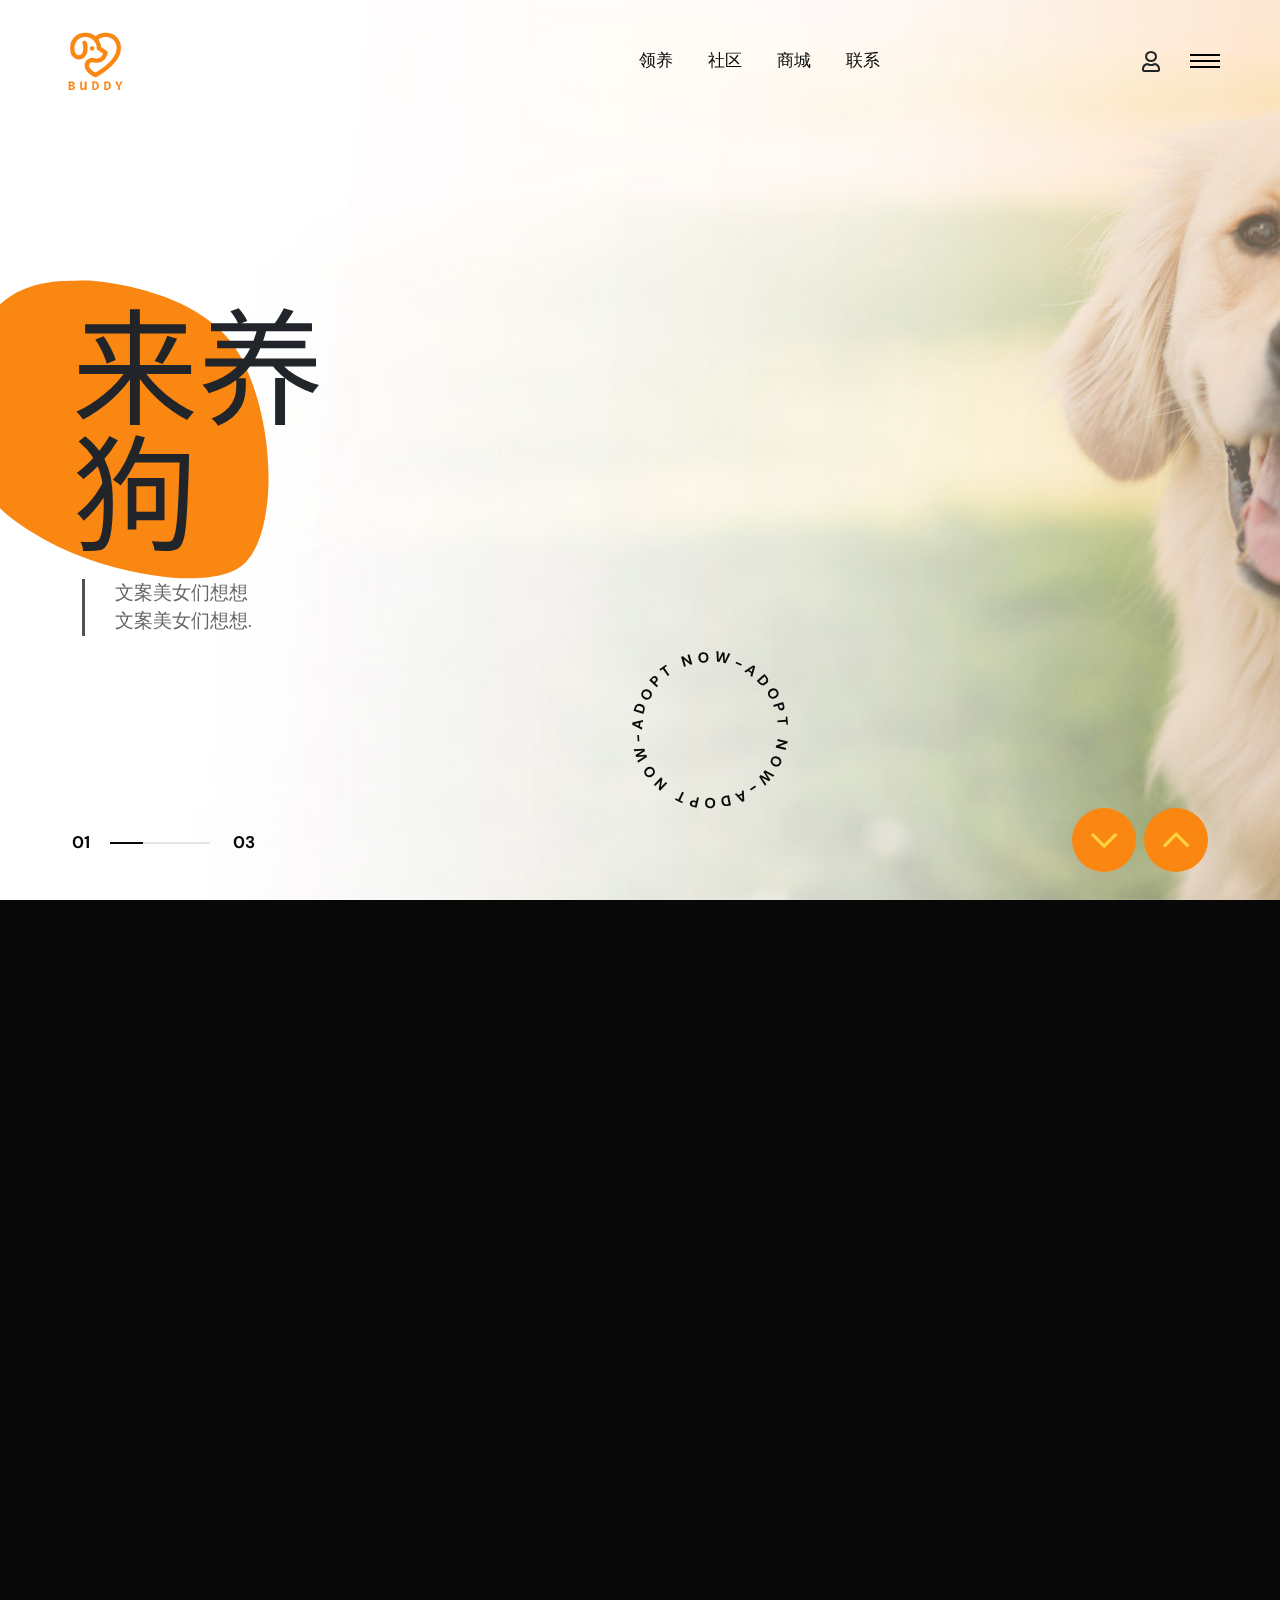
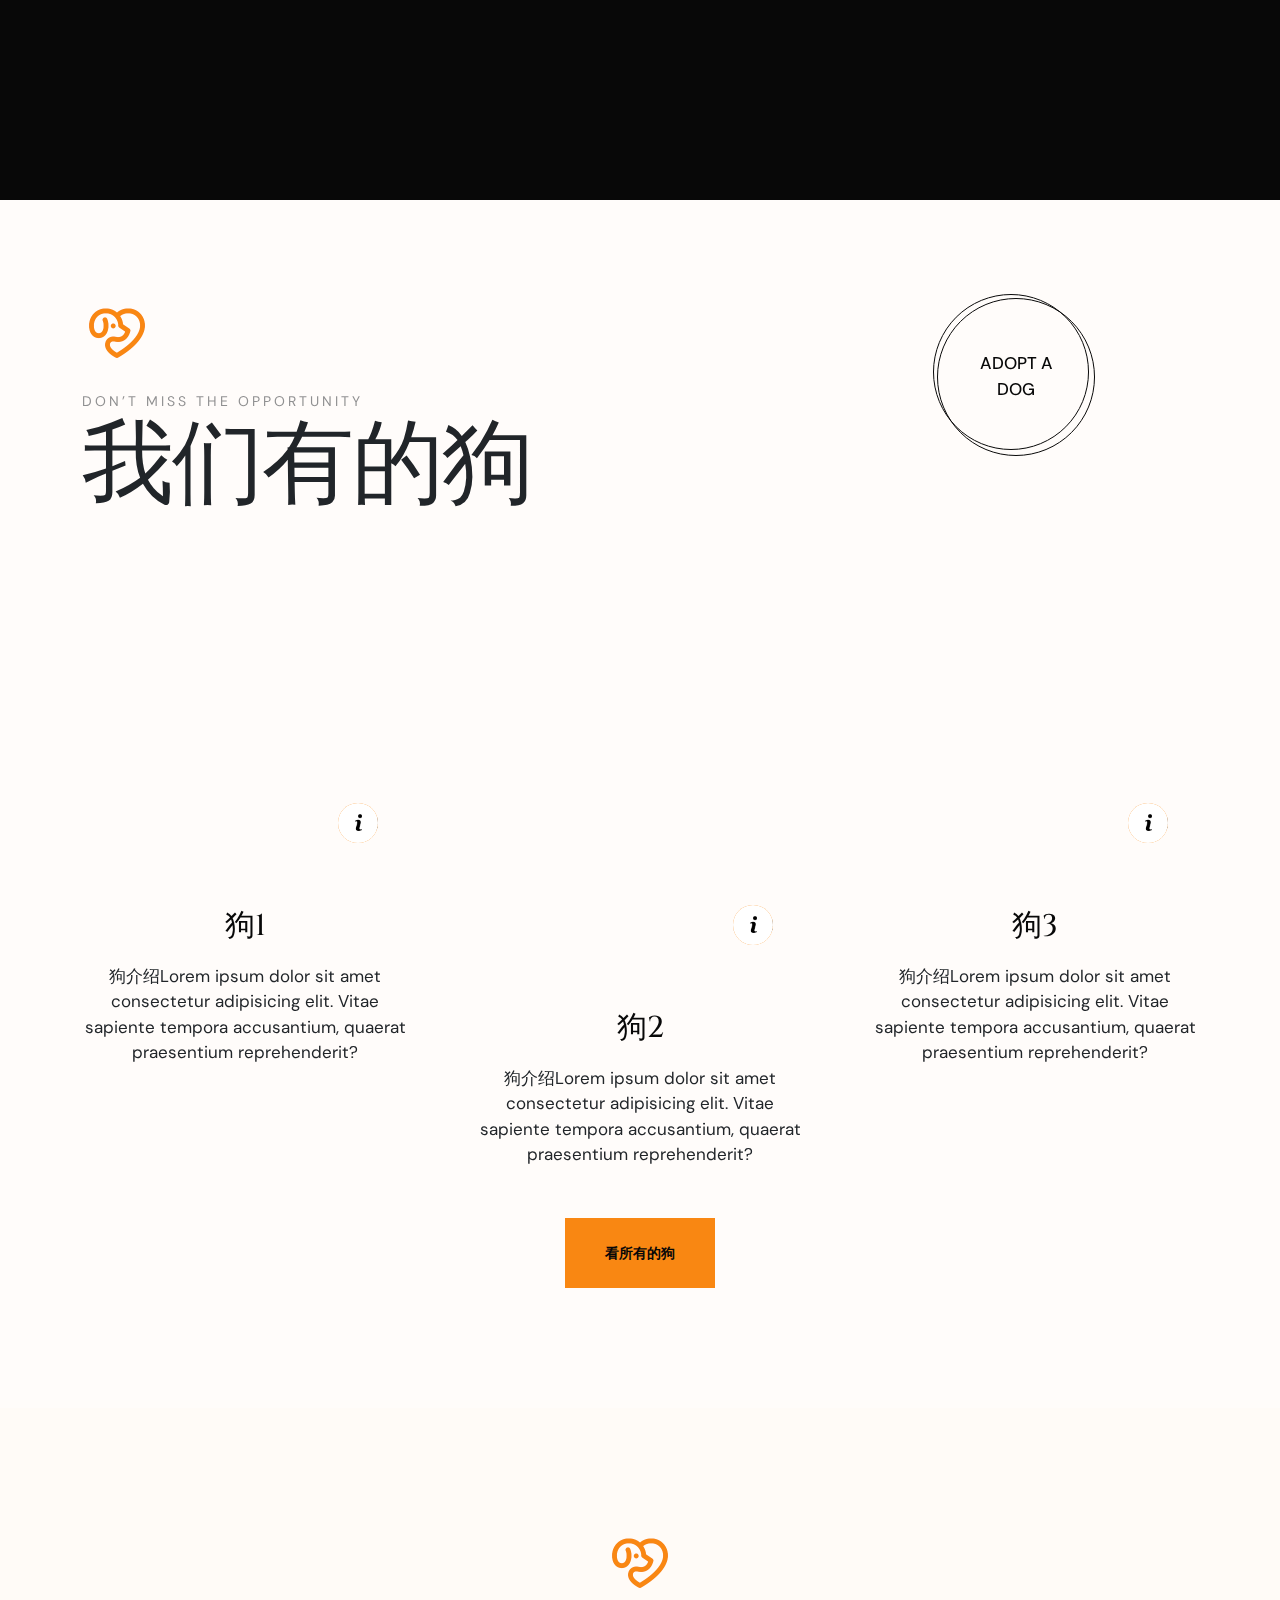
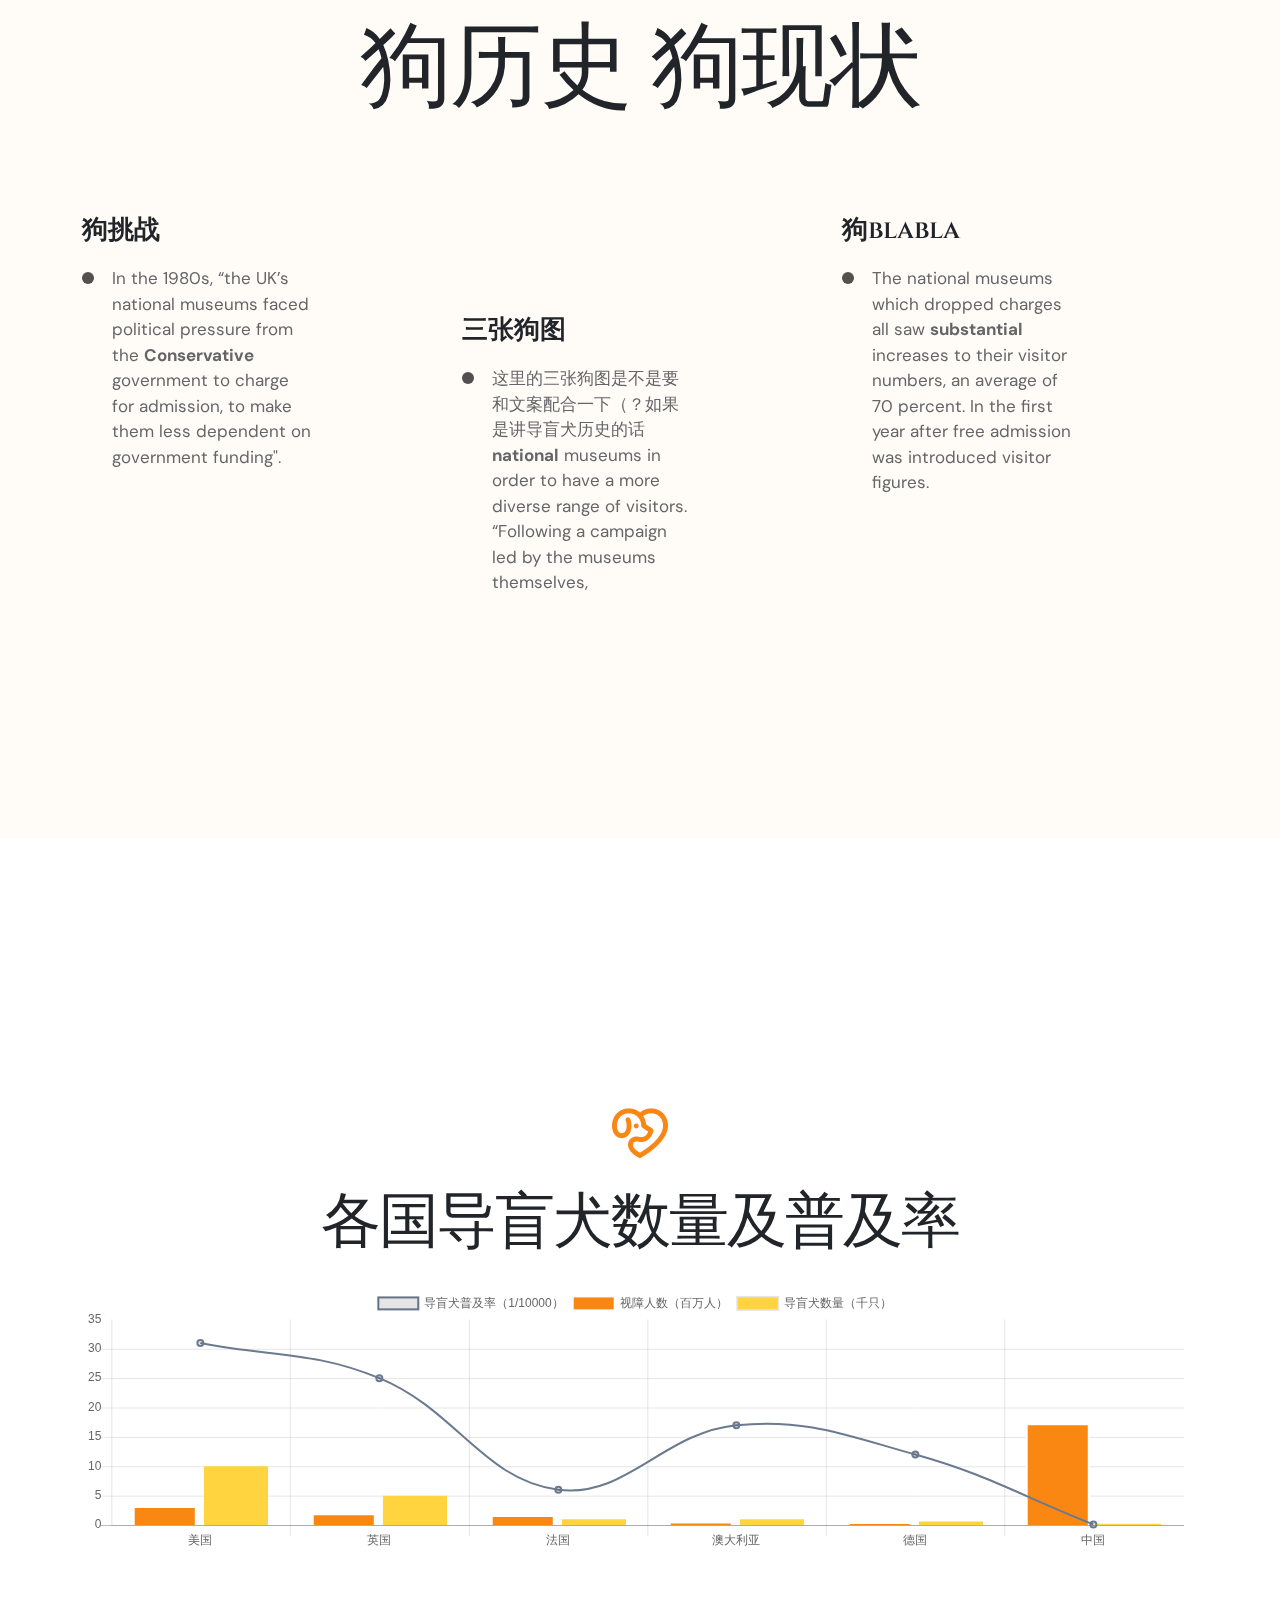
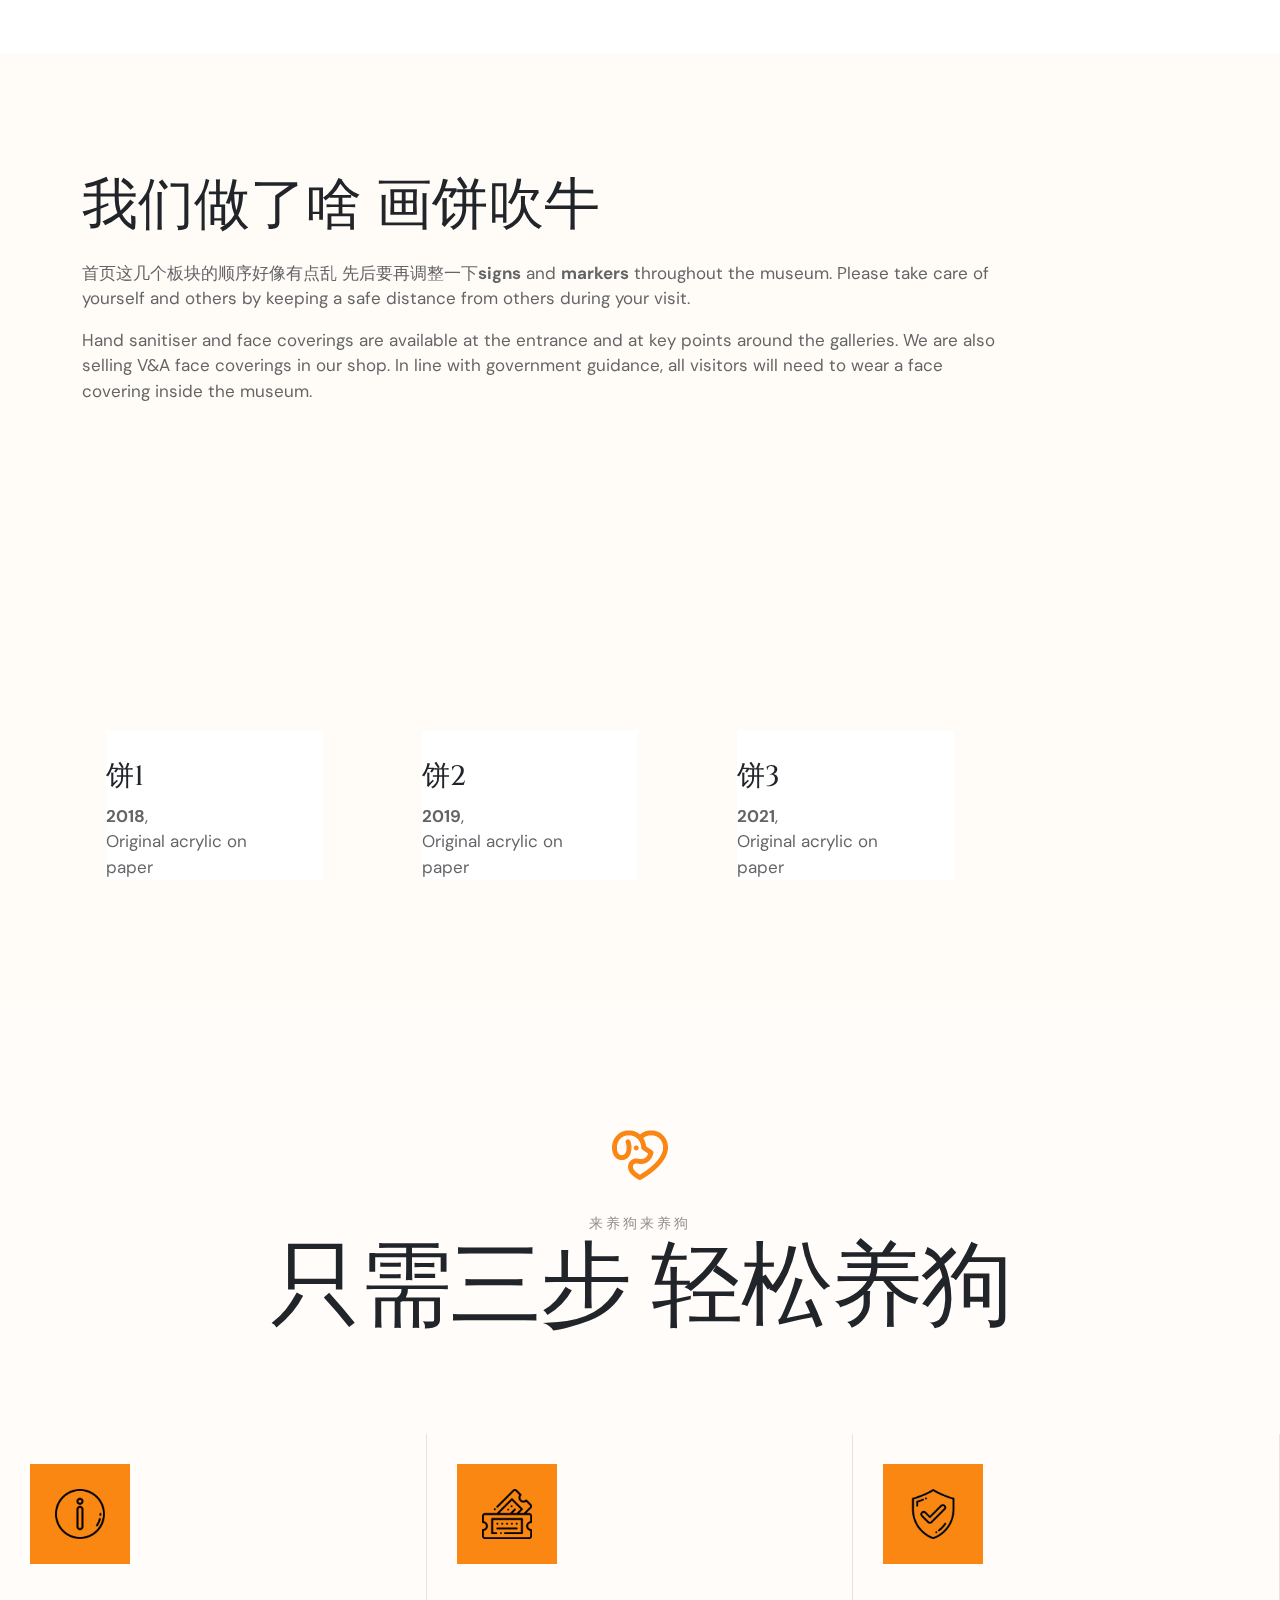
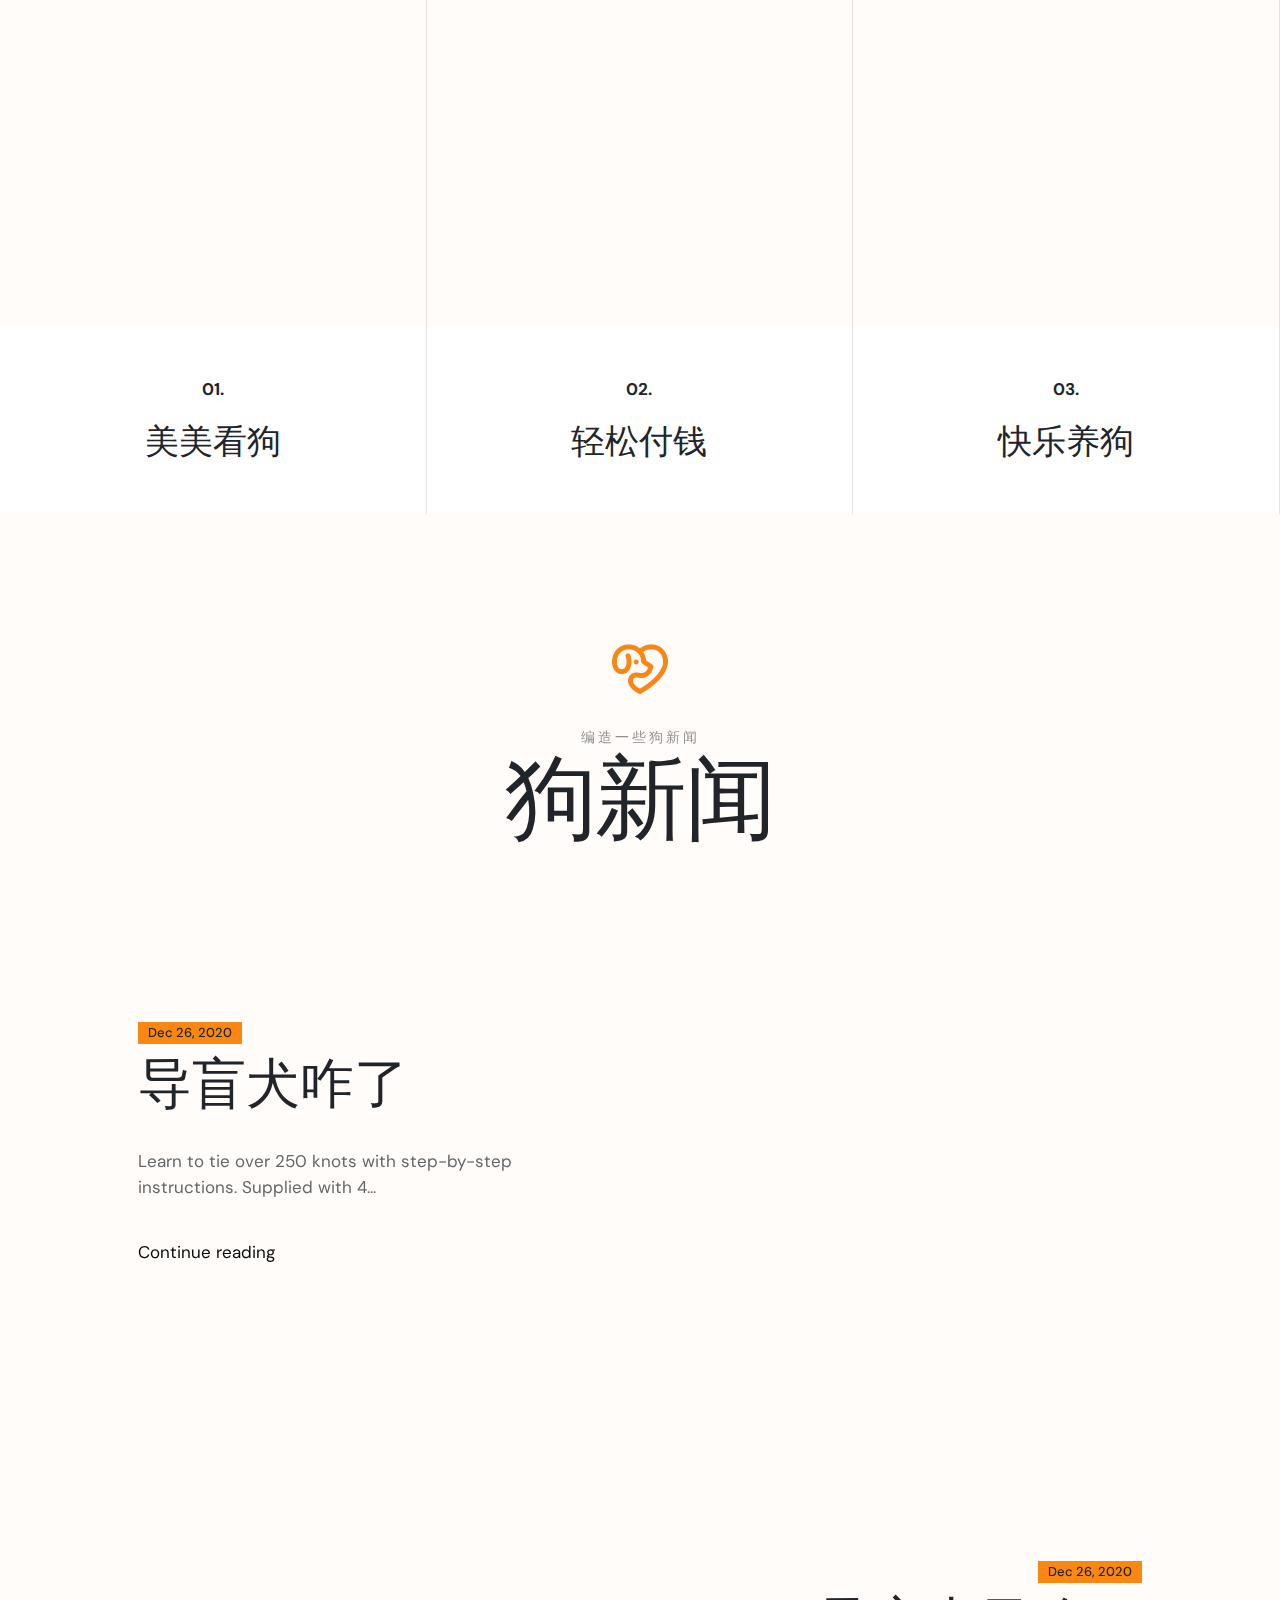
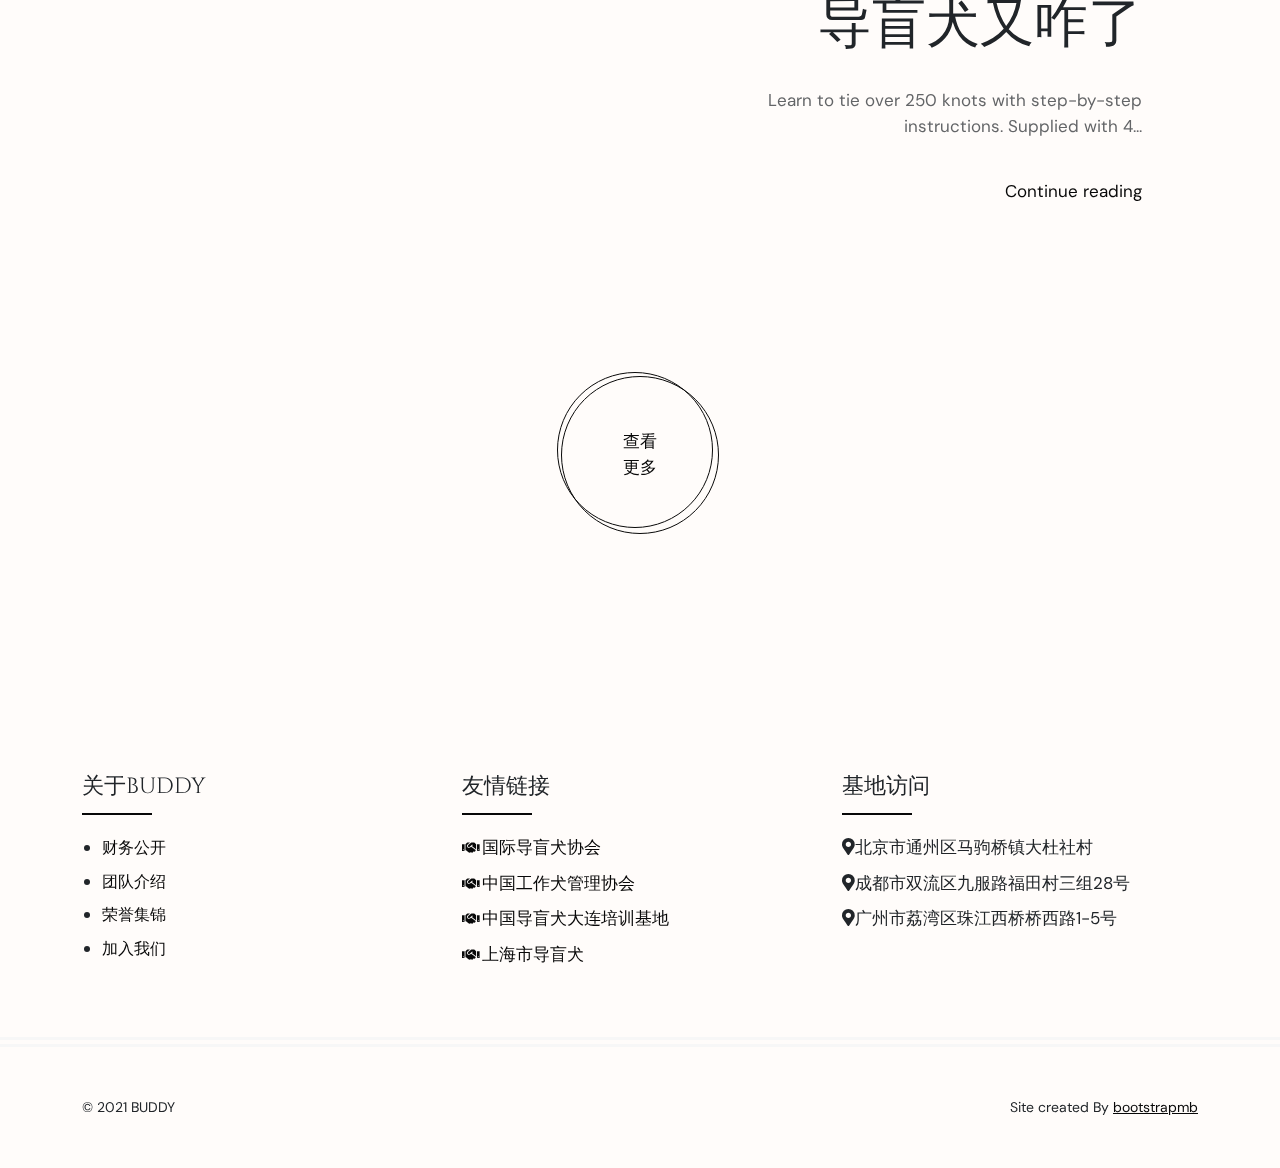
==== commit 5f676c8e: "V几" ====
--- a/FinalProject/index.html
+++ b/FinalProject/index.html
@@ -57,15 +57,20 @@
           <div class="search-events">
             <ul>
               <li>
-                <h5><a href="#">新消息</a></h5></li>
+                <h5><a href="#">新消息</a></h5>
+              </li>
               <li>
-                <h5><a href="#">粉丝</a></h5></li>
+                <h5><a href="#">粉丝</a></h5>
+              </li>
               <li>
-                <h5><a href="adopt-detail.html">我的领养</a></h5></li>
+                <h5><a href="adopt-detail.html">我的领养</a></h5>
+              </li>
               <li>
-                <h5><a href="#">我的地址</a></h5></li>
+                <h5><a href="#">我的地址</a></h5>
+              </li>
               <li>
-                <h5><a href="#">申请历史</a></h5></li>
+                <h5><a href="#">申请历史</a></h5>
+              </li>
             </ul>
           </div>
           <!-- end search-events -->
@@ -80,7 +85,9 @@
         <!-- end logo -->
         <div class="inner">
           <div class="widget">
-            <p>团队介绍：<br><br>导盲犬在中国是比国宝熊猫还稀少的存在，我国的导盲犬事业从2006年开始发展，但截止目前却不足200只，与此同时却有1700多万视障人士。我们常常看到导盲犬出行受阻的新闻，事实上人们的担忧并无必要。因为截止目前，世界上没有任何一例导盲犬伤人的案例。<br><br>因此，我们希望开发这个“云养导盲犬”的网站，一方面进行导盲犬的科普，另一方面为中国导盲犬公益事业的建设筹集资金，助力导盲犬的培养和残障人士的出行，与更多人共同打破残障人士在社会上“寸步难行”的局面。</p>
+            <p>|
+              团队介绍<br><br>导盲犬在中国是比国宝熊猫还稀少的存在，我国的导盲犬事业从2006年开始发展，但截止目前却不足200只，与此同时却有1700多万视障人士。我们常常看到导盲犬出行受阻的新闻，事实上人们的担忧并无必要。因为截止目前，世界上没有任何一例导盲犬伤人的案例。<br><br>因此，我们希望开发这个“云养导盲犬”的网站，一方面进行导盲犬的科普，另一方面为中国导盲犬公益事业的建设筹集资金，助力导盲犬的培养和残障人士的出行，与更多人共同打破残障人士在社会上“寸步难行”的局面。
+            </p>
           </div>
           <!-- end widget -->
           <div class="widget">
@@ -450,6 +457,103 @@
         <!-- end horizontal-scroll -->
       </section>
       <!-- end content-section -->
+      <section class="content-section no-bottom-spacing bottom-white" data-background="#fff">
+        <div class="container">
+          <div class="row justify-content-center">
+            <div class="col-12">
+              <div class="section-title text-center">
+                <figure><img src="images/title-shape.png" alt="Image"></figure>
+                <h2 style="font-size: 60px;">各国导盲犬数量及普及率</h2>
+                <div style="height:300px;width:100%;">
+                  <canvas id="chartjs-combo-chart"></canvas>
+                </div>
+                <script src="Chart.min.js"></script>
+                <script>
+                  window.chartColors = {
+                    red: 'rgb(249, 135, 18)',
+                    orange: 'rgb(255, 159, 64)',
+                    yellow: 'rgb(255, 205, 86)',
+                    green: 'rgb(255, 212, 63)',
+                    blue: 'rgb(107, 122, 143)',
+                    purple: 'rgb(153, 102, 255)',
+                    grey: 'rgb(201, 203, 207)'
+                  };
+                  window.randomScalingFactor = function () {
+                    return (Math.random() > 0.5 ? 1.0 : -1.0) * Math.round(Math.random() * 100);
+                  };
+                  var comboConfig = {
+                    type: 'bar',
+                    data: {
+                      labels: ["美国", "英国", "法国", "澳大利亚", "德国", "中国"],
+                      datasets: [{
+                        type: 'line',
+                        label: '导盲犬普及率（1/10000）',
+                        borderColor: window.chartColors.blue,
+                        borderWidth: 2,
+                        fill: false,
+                        data: [
+                          31,
+                          25,
+                          6,
+                          17,
+                          12,
+                          0.1,
+                        ]
+                      }, {
+                        type: 'bar',
+                        label: '视障人数（百万人）',
+                        backgroundColor: window.chartColors.red,
+                        data: [
+                          3.22,
+                          2,
+                          1.7,
+                          0.575,
+                          0.5,
+                          17.31,
+                        ],
+                        borderColor: 'white',
+                        borderWidth: 2
+                      }, {
+                        type: 'bar',
+                        label: '导盲犬数量（千只）',
+                        backgroundColor: window.chartColors.green,
+                        data: [
+                          10,
+                          5,
+                          1,
+                          1,
+                          0.6,
+                          0.2,
+                        ]
+                      }]
+                    },
+                    options: {
+                      responsive: true,
+                      maintainAspectRatio: false,
+                      title: {
+                        display: true,
+                      },
+                      tooltips: {
+                        mode: 'index',
+                        intersect: true
+                      }
+                    }
+                  };
+
+                  var comboCtx = document.getElementById("chartjs-combo-chart").getContext("2d");
+                  window.myCombo = new Chart(comboCtx, comboConfig);
+
+                </script>
+              </div>
+            </div>
+            <!-- end col-4 -->
+          </div>
+          <!-- end row -->
+        </div>
+        <!-- end container -->
+      </section>
+      <!-- end content-section -->
+
       <section class="content-section" data-background="#fffbf7">
         <div class="container">
           <div class="row align-items-center">
@@ -676,7 +780,8 @@
               <ul class="social-media">
                 <li><a href="https://www.igdf.org.uk/"><i class="fa fa-handshake"></i>国际导盲犬协会</a></li>
                 <li><a href="http://www.cwdma.org/"><i class="fa fa-handshake"></i>中国工作犬管理协会</a></li>
-                <li><a href="http://www.chinaguidedog.org/pages/index.php?Itemid=8170"><i class="fa fa-handshake"></i>中国导盲犬大连培训基地</a></li>
+                <li><a href="http://www.chinaguidedog.org/pages/index.php?Itemid=8170"><i
+                      class="fa fa-handshake"></i>中国导盲犬大连培训基地</a></li>
                 <li><a href="http://www.shguidedogs.com/"><i class="fa fa-handshake"></i>上海市导盲犬</a></li>
               </ul>
             </div>
@@ -695,8 +800,8 @@
         </div>
         <!-- end container -->
         <div class="footer-bottom">
-          <div class="container"> <span class="copyright">© 2021 BUDDY </span> <span
-              class="creation">Site created By <a href="http://www.bootstrapmb.com/">bootstrapmb</a></span> </div>
+          <div class="container"> <span class="copyright">© 2021 BUDDY </span> <span class="creation">Site created By <a
+                href="http://www.bootstrapmb.com/">bootstrapmb</a></span> </div>
           <!-- end container -->
         </div>
         <!-- end footer-bottom -->
--- a/FinalProject/css/style.css
+++ b/FinalProject/css/style.css
@@ -1,12 +1,4 @@
 /*
-
-@Author: Themezinho
-@更多精品模板：http://www.bootstrapmb.com
- 
-This file contains the styling for the actual theme, this
-is the file you need to edit to change the look of the
-theme.
-
 
 	// Table of contents //
 
@@ -63,6 +55,7 @@
 
 */
 @import url("https://fonts.googleapis.com/css2?family=Cinzel:wght@400;600&family=DM+Sans:wght@400;500;700&display=swap");
+@import url('https://fonts.googleapis.com/css2?family=Noto+Sans+SC:wght@700&family=Noto+Serif+SC&display=swap');
 * {
   outline: none !important;
 }
@@ -71,6 +64,7 @@
   margin: 0;
   padding: 0;
   font-family: 'DM Sans', sans-serif;
+  /* font-family: 'Noto Sans SC', sans-serif; */
   font-size: 17px;
 }
 
@@ -242,7 +236,7 @@
   font-size: 14px;
   font-weight: 600;
   color: #080808;
-  background: #fd5771;
+  background: #f98712;
   border: none;
   padding: 0 50px;
 }
@@ -253,7 +247,7 @@
   font-size: 14px;
   font-weight: 600;
   color: #080808;
-  background: #fd5771;
+  background: #f98712;
   border: none;
   padding: 0 50px;
 }
@@ -316,7 +310,7 @@
   align-items: center;
   justify-content: center;
   margin-right: 15px;
-  background: #fd5771;
+  background: #f98712;
   border-radius: 50%;
   font-family: "Font Awesome 5 Pro";
   font-size: 13px;
@@ -678,6 +672,7 @@
   right: 0;
   top: 0;
   fill: #080808;
+  opacity: 0.85;
 }
 .side-widget svg path {
   animation-name: side-widget-out;
@@ -737,7 +732,7 @@
   font-size: 26px;
   font-family: 'Cinzel', serif;
   margin-bottom: 15px;
-  color: #fd5771;
+  color: #f98712;
 }
 .side-widget .display-mobile {
   width: 100%;
@@ -775,7 +770,7 @@
 }
 .side-widget .display-mobile .custom-menu ul li a:hover {
   text-decoration: none;
-  color: #fd5771;
+  color: #f98712;
 }
 .side-widget .display-mobile .site-menu {
   width: 100%;
@@ -799,7 +794,7 @@
 }
 .side-widget .display-mobile .site-menu ul li a:hover {
   text-decoration: none;
-  color: #fd5771;
+  color: #f98712;
 }
 
 /* NAVBAR */
@@ -831,7 +826,7 @@
   line-height: 56px;
 }
 .navbar.light .navbar-button a:hover {
-  border-color: #fd5771;
+  border-color: #f98712;
   background: none;
   color: #fff;
 }
@@ -885,12 +880,12 @@
   bottom: -4px;
   height: 4px;
   width: 0;
-  background: #fd5771;
+  background: #f98712;
   transition: width .25s ease;
 }
 .navbar .custom-menu ul li a:hover:before {
   width: 50%;
-  background: #fd5771;
+  background: #f98712;
   transition: width .25s ease;
 }
 .navbar .custom-menu ul li a:hover:after {
@@ -938,12 +933,12 @@
   bottom: -4px;
   height: 4px;
   width: 0;
-  background: #fd5771;
+  background: #f98712;
   transition: width .25s ease;
 }
 .navbar .site-menu ul li a:hover:before {
   width: 50%;
-  background: #fd5771;
+  background: #f98712;
   transition: width .25s ease;
 }
 .navbar .site-menu ul li a:hover:after {
@@ -975,7 +970,7 @@
   line-height: 60px;
   display: inline-block;
   padding: 0 40px;
-  background: #fd5771;
+  background: #f98712;
   color: #080808;
   font-size: 14px;
   font-weight: 700;
@@ -1093,7 +1088,7 @@
   transform: translateX(-140%);
 }
 .slider .slider-texts .svg-morph path {
-  fill: #fd5771;
+  fill: #f98712;
   animation-name: svg-morph;
   -webkit-animation-timing-function: cubic-bezier(0.785, 0.135, 0.15, 0.86);
   -moz-animation-timing-function: cubic-bezier(0.785, 0.135, 0.15, 0.86);
@@ -1114,7 +1109,9 @@
 .slider .slider-texts .swiper-slide h1 {
   font-size: 126px;
   font-weight: 400;
-  font-family: 'Cinzel', serif;
+  /* font-family: 'Cinzel', serif; */
+  /* font-family: 'Noto Serif SC', serif; */
+  font-family: 'Noto Sans SC', sans-serif;
   line-height: 1;
   margin-bottom: 30px;
 }
@@ -1167,8 +1164,8 @@
   justify-content: center;
   align-items: center;
   font-size: 30px;
-  background: #fd5771;
-  color: #080808;
+  background: #f98712;
+  color: #ffd43f;
   margin-left: auto;
   margin-right: 8px;
   position: relative;
@@ -1183,8 +1180,8 @@
   transition: .25s ease-in-out;
 }
 .slider .slider-nav .button-prev:hover {
-  background: #080808;
-  color: #fd5771;
+  background: #ffd43f;
+  color: #f98712;
 }
 .slider .slider-nav .button-next {
   width: 64px;
@@ -1193,8 +1190,8 @@
   justify-content: center;
   align-items: center;
   font-size: 30px;
-  background: #fd5771;
-  color: #080808;
+  background: #f98712;
+  color: #ffd43f;
   position: relative;
   z-index: 3;
   cursor: pointer;
@@ -1207,8 +1204,8 @@
   transition: .25s ease-in-out;
 }
 .slider .slider-nav .button-next:hover {
-  background: #080808;
-  color: #fd5771;
+  background: #ffd43f;
+  color: #f98712;
 }
 
 /* PLAY NOW */
@@ -1313,7 +1310,7 @@
   transform: translateX(-140%);
 }
 .page-header .inner .svg-morph path {
-  fill: #fd5771;
+  fill: #f98712;
   animation-name: svg-morph;
   -webkit-animation-timing-function: cubic-bezier(0.785, 0.135, 0.15, 0.86);
   -moz-animation-timing-function: cubic-bezier(0.785, 0.135, 0.15, 0.86);
@@ -1455,12 +1452,12 @@
   bottom: -4px;
   height: 4px;
   width: 0;
-  background: #fd5771;
+  background: #f98712;
   transition: width .25s ease;
 }
 .custom-link:hover:before {
   width: 50%;
-  background: #fd5771;
+  background: #f98712;
   transition: width .25s ease;
 }
 .custom-link:hover:after {
@@ -1478,7 +1475,7 @@
   height: 70px;
   line-height: 70px;
   display: inline-block;
-  background: #fd5771;
+  background: #f98712;
   padding: 0 40px;
   color: #080808;
   font-size: 14px;
@@ -1707,7 +1704,7 @@
   z-index: 0;
   font-size: 14px;
   font-weight: 500;
-  background: #fd5771;
+  background: #f98712;
   border-radius: 40px;
 }
 .side-content h2 {
@@ -1890,7 +1887,7 @@
   content: "";
   width: 70px;
   height: 70px;
-  background: #fd5771;
+  background: #f98712;
   border-radius: 50%;
   position: absolute;
   right: -50px;
@@ -2137,7 +2134,7 @@
   z-index: 0;
   font-size: 14px;
   font-weight: 500;
-  background: #fd5771;
+  background: #f98712;
   border-radius: 40px;
 }
 .exhibition-box figure .info figure {
@@ -2421,7 +2418,7 @@
   flex-wrap: wrap;
   align-items: center;
   justify-content: center;
-  background: #fd5771;
+  background: #f98712;
   position: absolute;
   left: 30px;
   top: 30px;
@@ -2511,12 +2508,12 @@
   bottom: 0;
   height: 4px;
   width: 0;
-  background: #fd5771;
+  background: #f98712;
   transition: width .25s ease;
 }
 .image-icon-box .content-box a:hover:before {
   width: 50%;
-  background: #fd5771;
+  background: #f98712;
   transition: width .25s ease;
 }
 .image-icon-box .content-box a:hover:after {
@@ -2540,7 +2537,7 @@
   margin: 0;
 }
 .cta-box.dark .custom-button:hover {
-  background: #fd5771;
+  background: #f98712;
   color: #080808;
 }
 .cta-box.dark .custom-button:hover:before {
@@ -2593,7 +2590,7 @@
   width: 100%;
   display: flex;
   flex-wrap: wrap;
-  background: #fd5771;
+  background: #f98712;
   color: #080808;
   padding: 60px;
   margin: 50px 0;
@@ -2673,7 +2670,7 @@
   height: 22px;
   line-height: 22px;
   display: inline-block;
-  background: #fd5771;
+  background: #f98712;
   padding: 0 10px;
   font-size: 13px;
   font-weight: 500;
@@ -2702,7 +2699,7 @@
   flex-wrap: wrap;
   align-items: center;
   justify-content: space-between;
-  background: #fd5771;
+  background: #f98712;
   padding: 50px 0;
 }
 .newsletter-box .form {
@@ -2760,7 +2757,7 @@
 }
 .newsletter-box .form input[type="submit"] {
   width: 30%;
-  background: #fd5771;
+  background: #f98712;
   padding: 0;
 }
 .newsletter-box .newsletter-image {
@@ -2833,7 +2830,7 @@
   display: flex;
   flex-wrap: wrap;
   position: relative;
-  background: #fd5771;
+  background: #f98712;
 }
 .google-maps iframe {
   width: 100%;
@@ -2883,7 +2880,7 @@
   height: 22px;
   line-height: 22px;
   display: inline-block;
-  background: #fd5771;
+  background: #f98712;
   padding: 0 10px;
   font-size: 13px;
   font-weight: 500;
@@ -2904,7 +2901,7 @@
   font-family: 'Cinzel', serif;
   font-size: 22px;
   padding-left: 40px;
-  border-left: 4px solid #fd5771;
+  border-left: 4px solid #f98712;
 }
 .blog-post .content-box p {
   width: 100%;
@@ -2952,7 +2949,7 @@
   content: "";
   width: 50px;
   height: 4px;
-  background: #080808;
+  background: #ffd43f;
   position: absolute;
   left: 0;
   bottom: 0;
@@ -2975,7 +2972,7 @@
 }
 .sidebar .widget form input[type="submit"] {
   margin-top: 10px;
-  background: #080808;
+  background: #f98712;
   color: #fff;
 }
 .sidebar .widget .categories {
@@ -3019,7 +3016,7 @@
   display: inline-block;
 }
 .pagination .page-item.active .page-link {
-  background: #080808;
+  background: #f98712;
   border-color: transparent;
   color: #fff;
 }
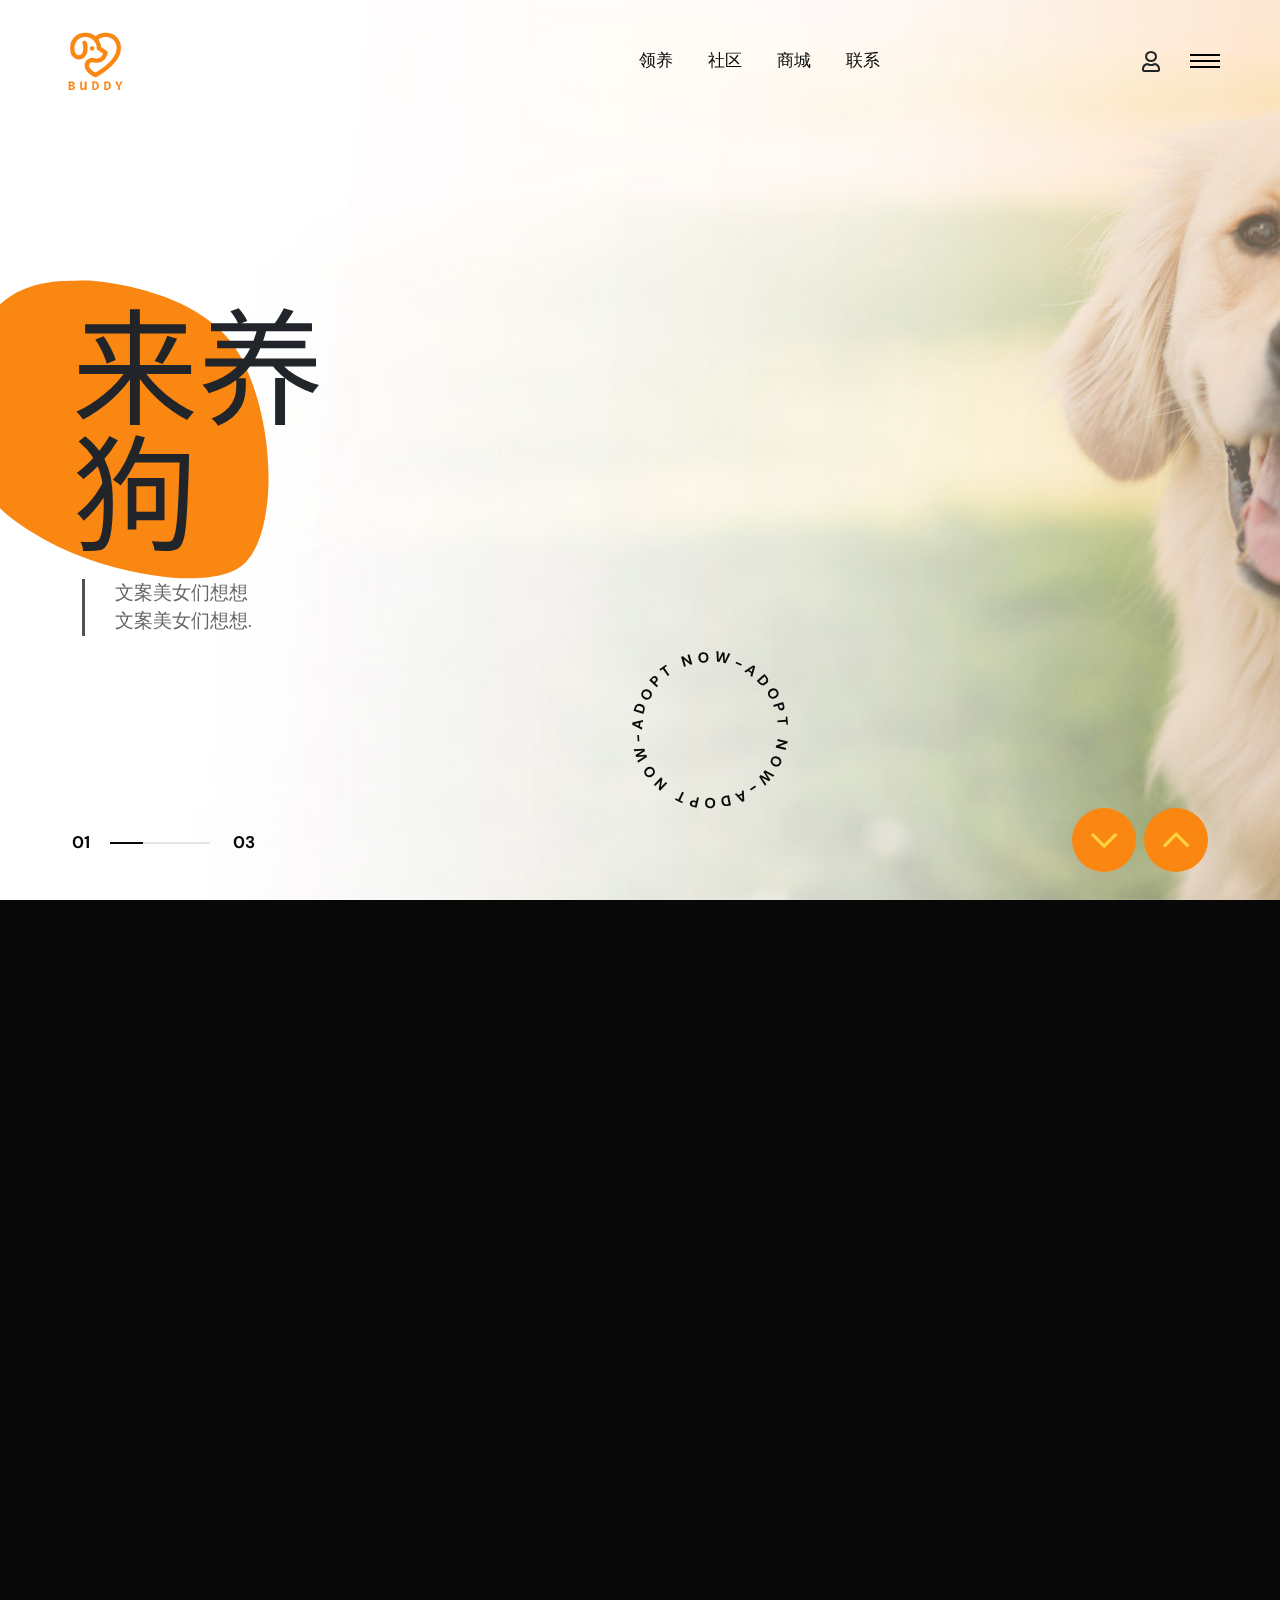
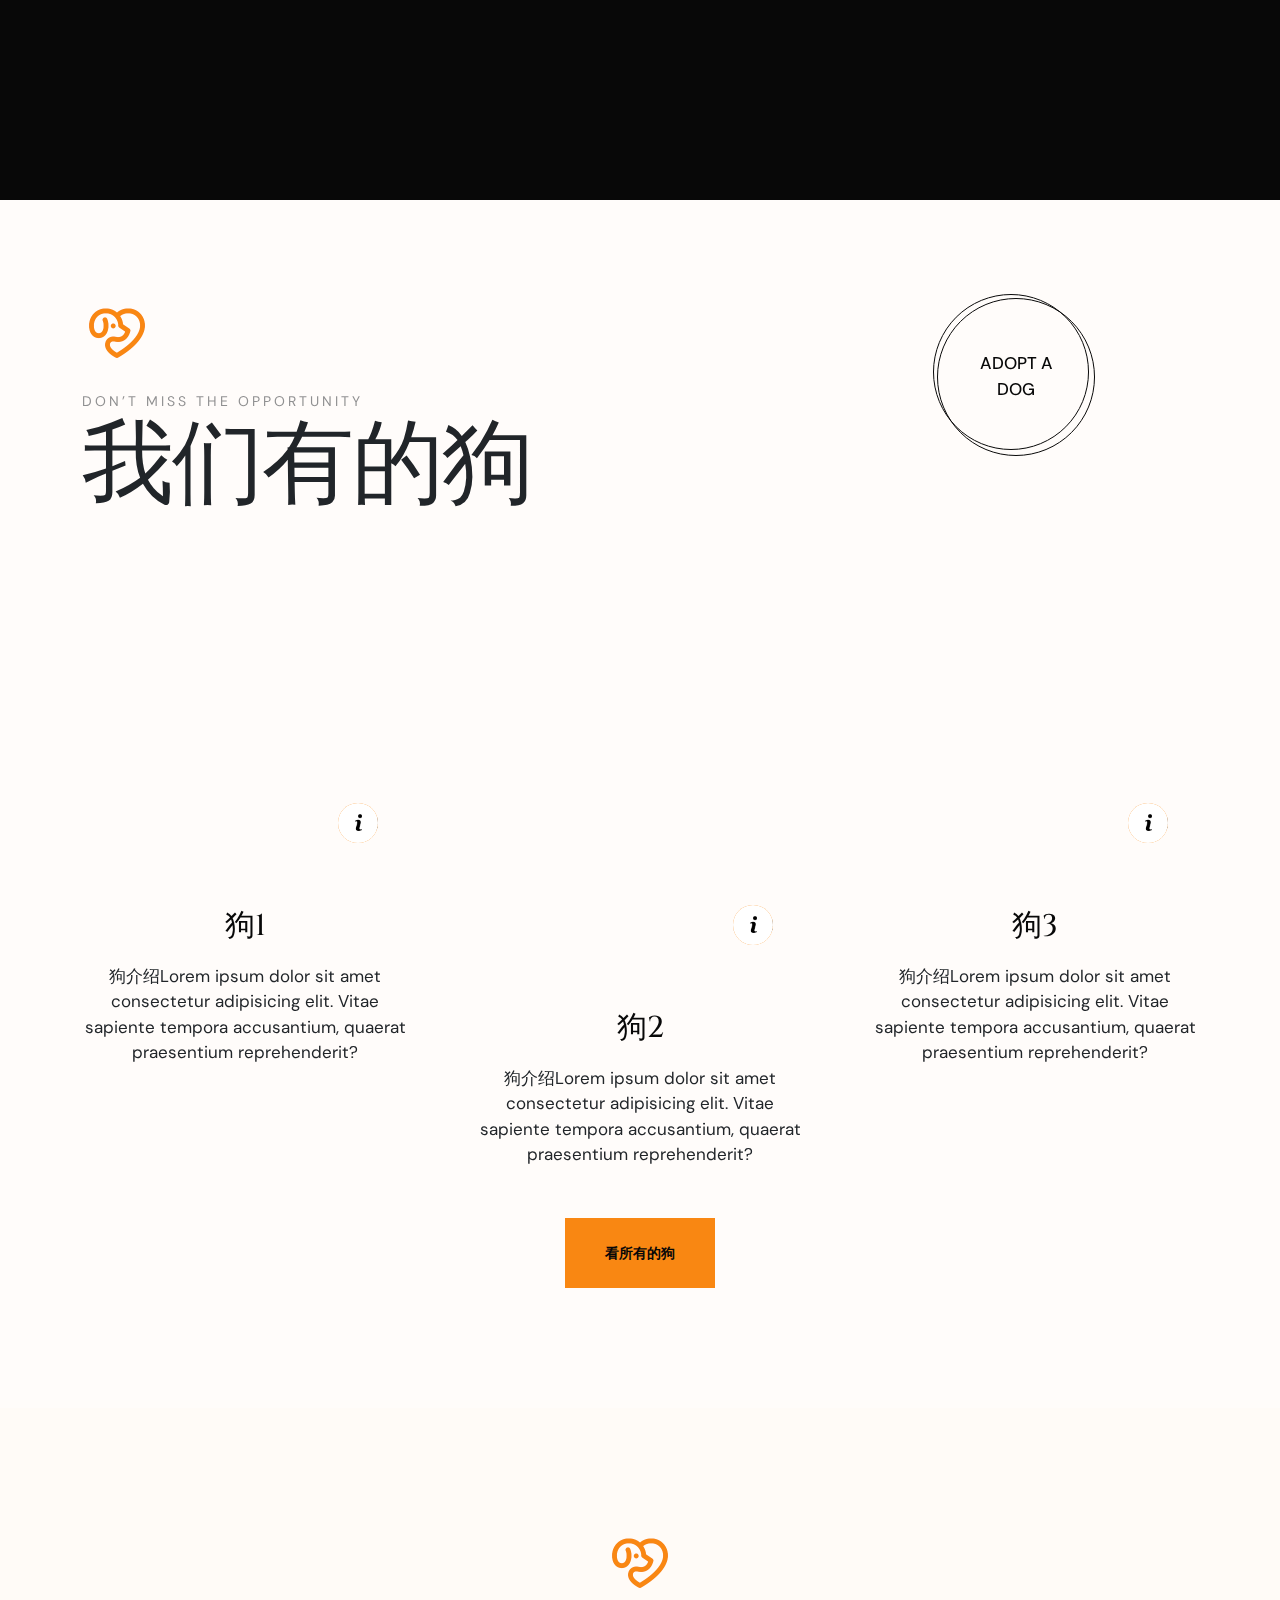
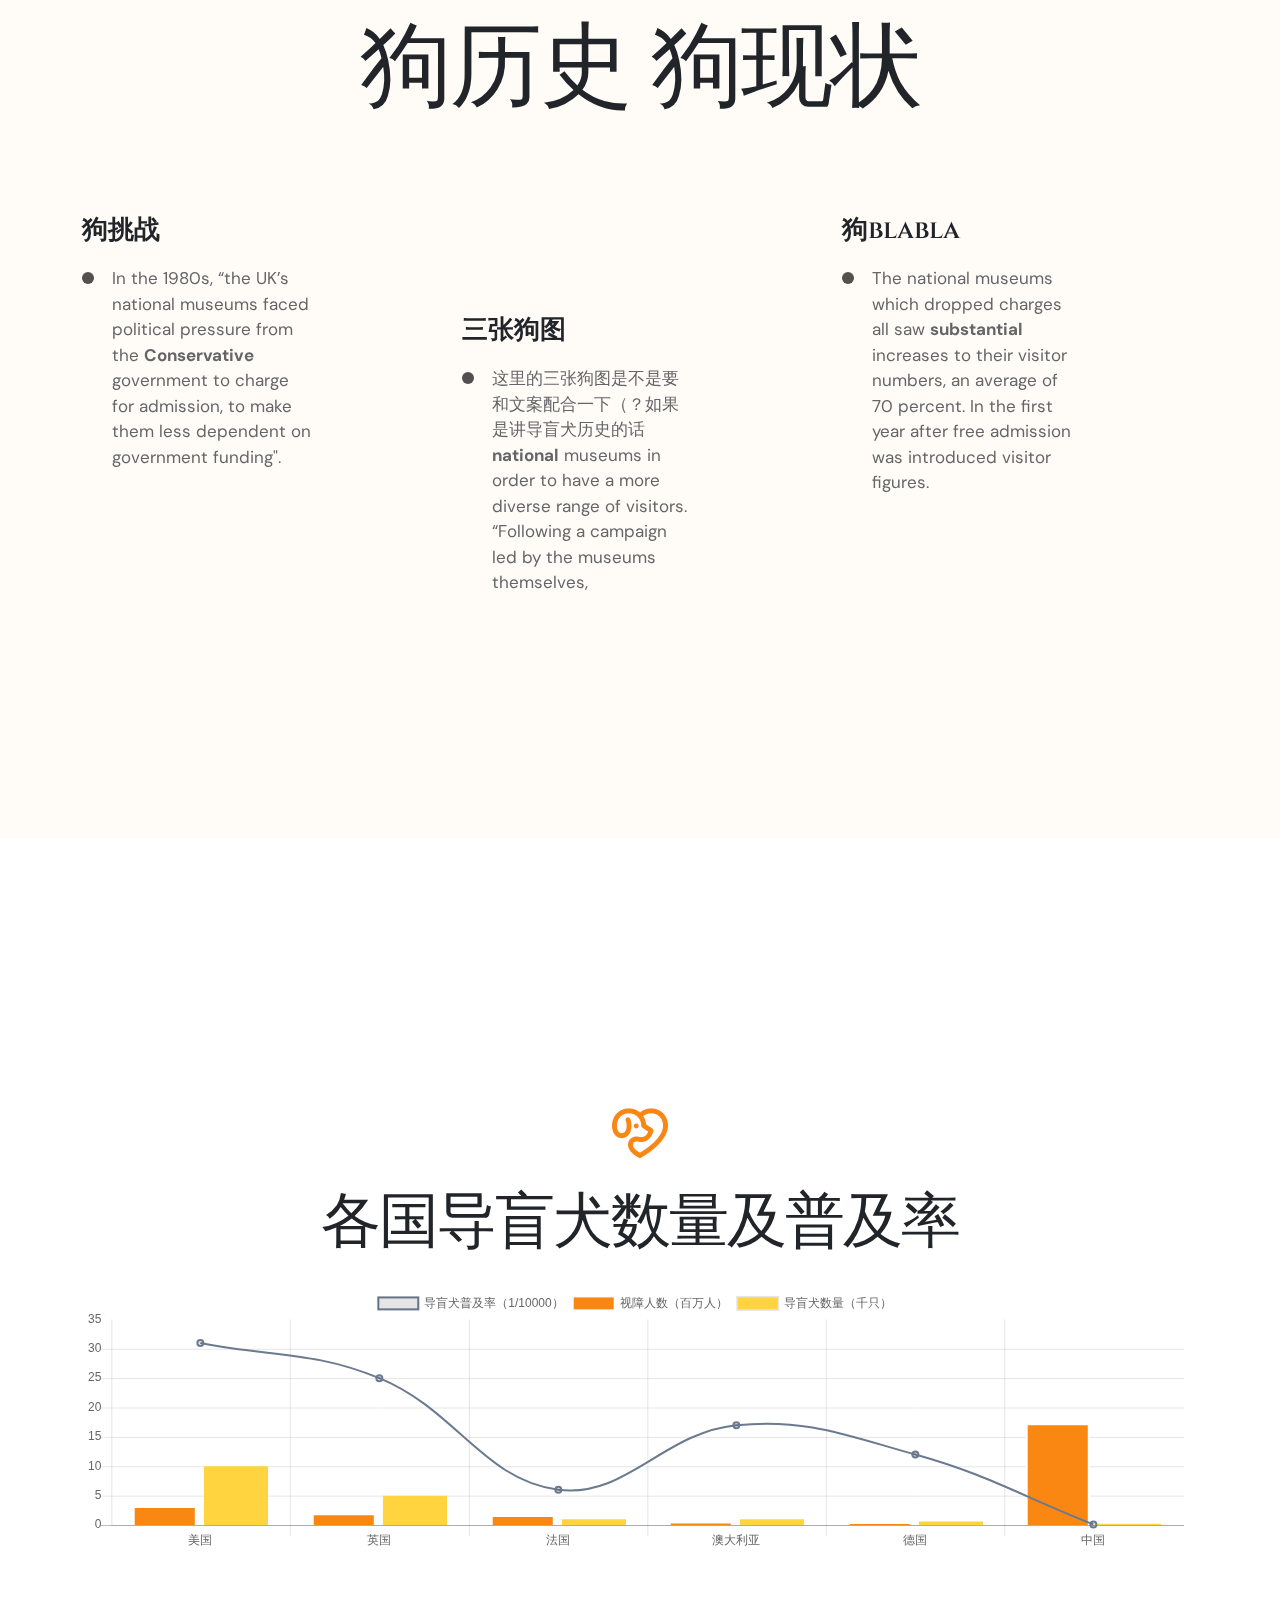
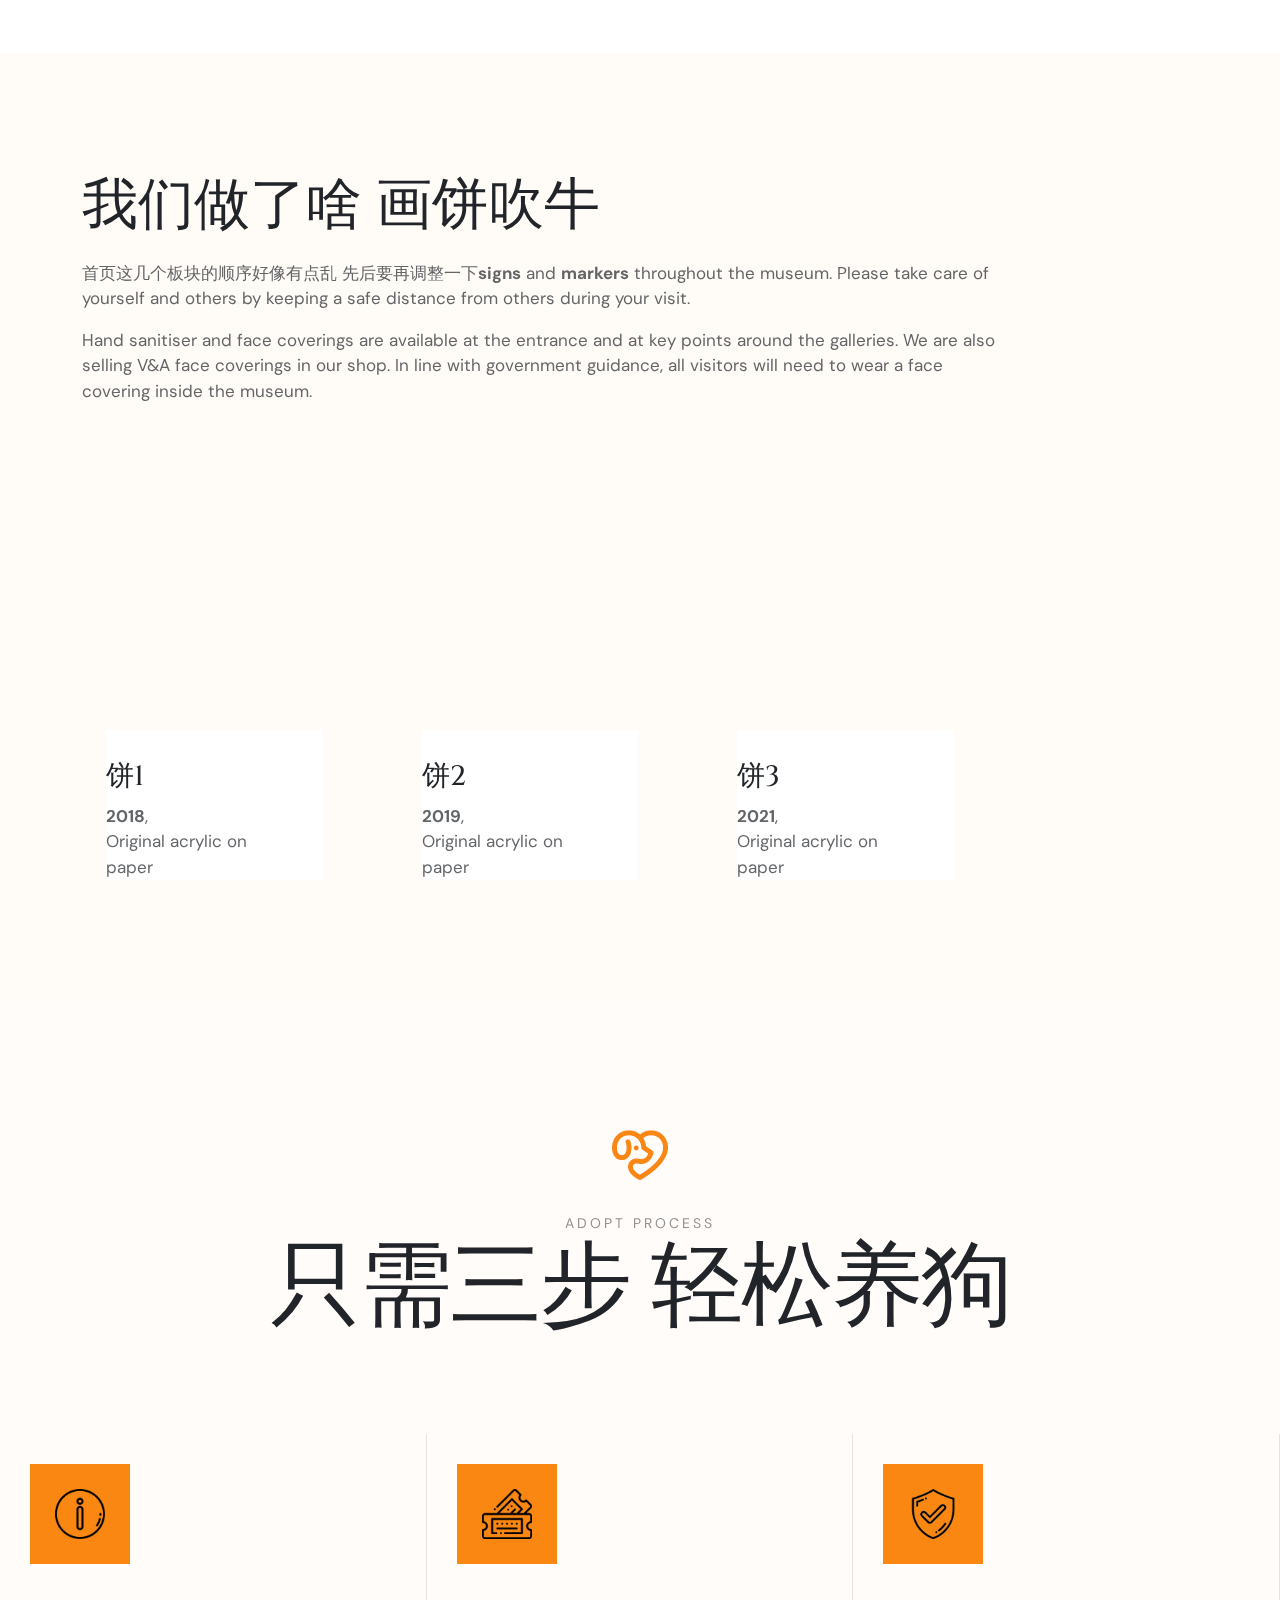
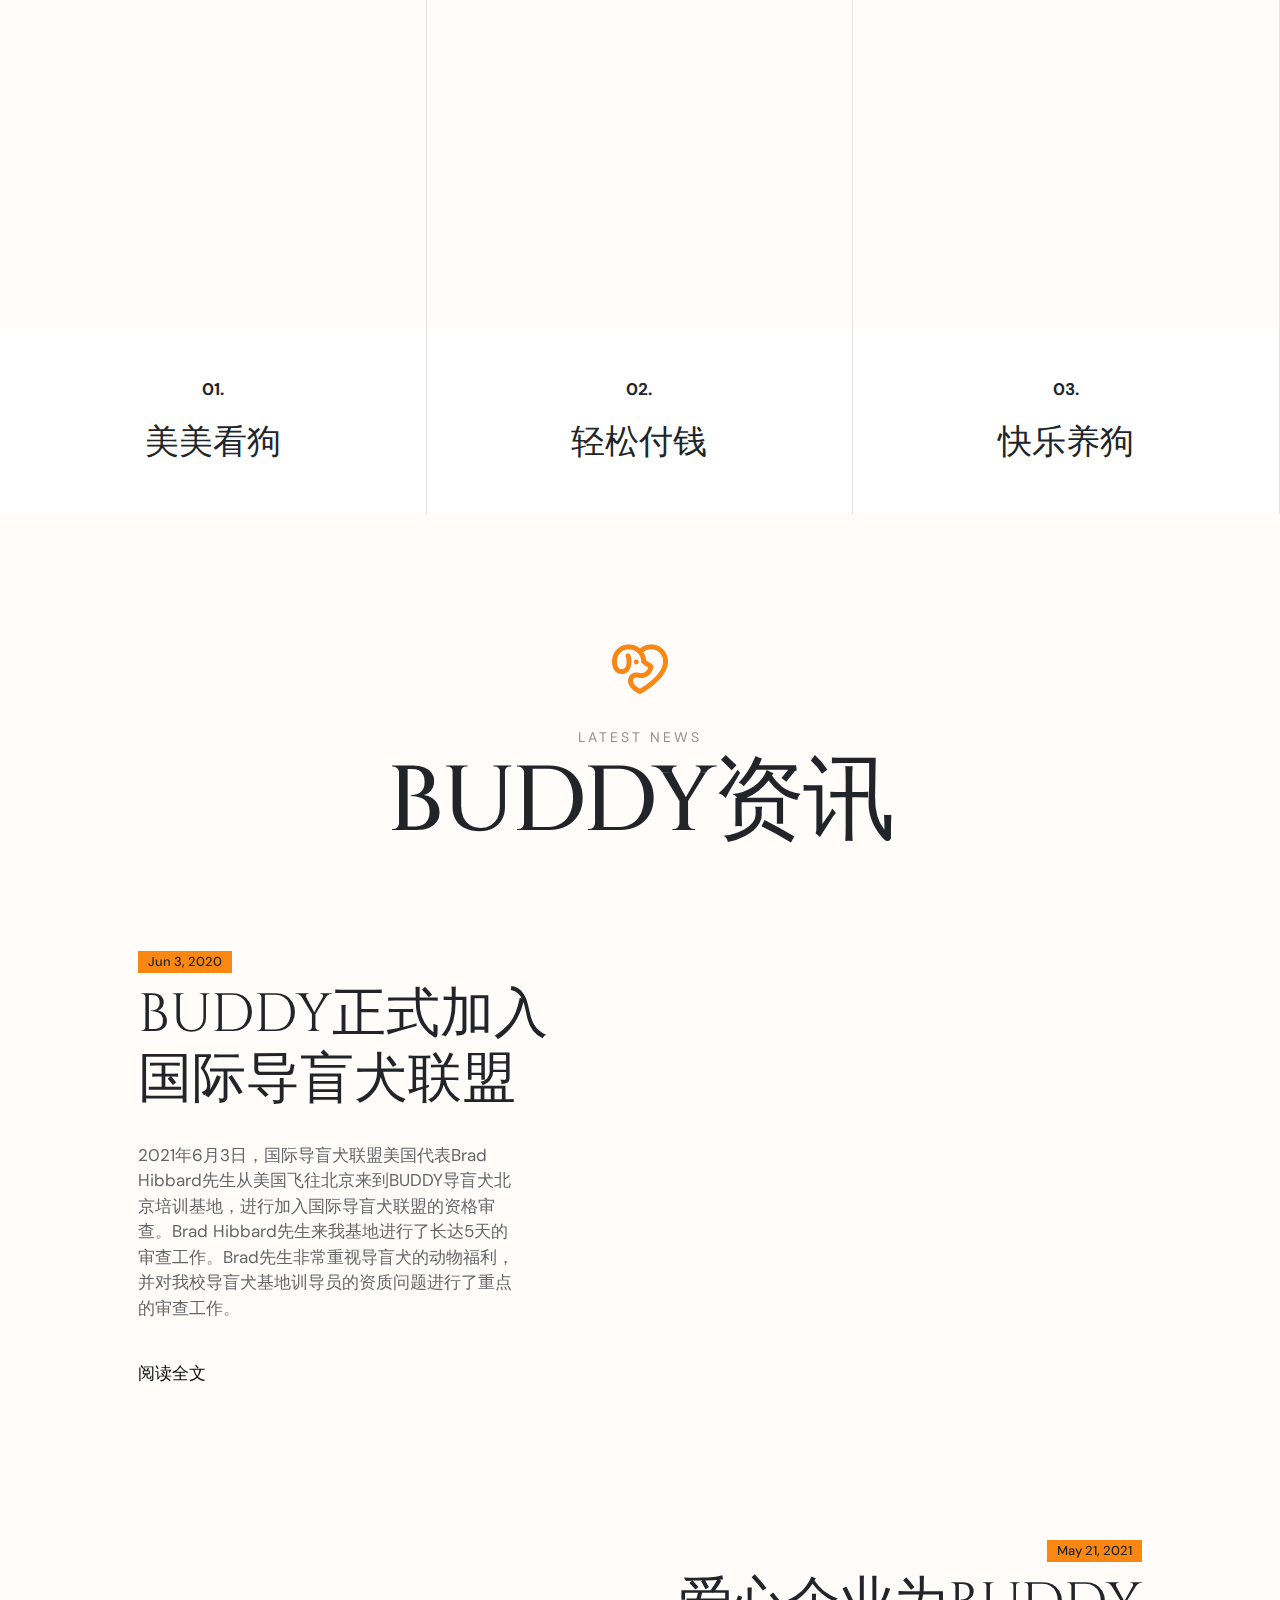
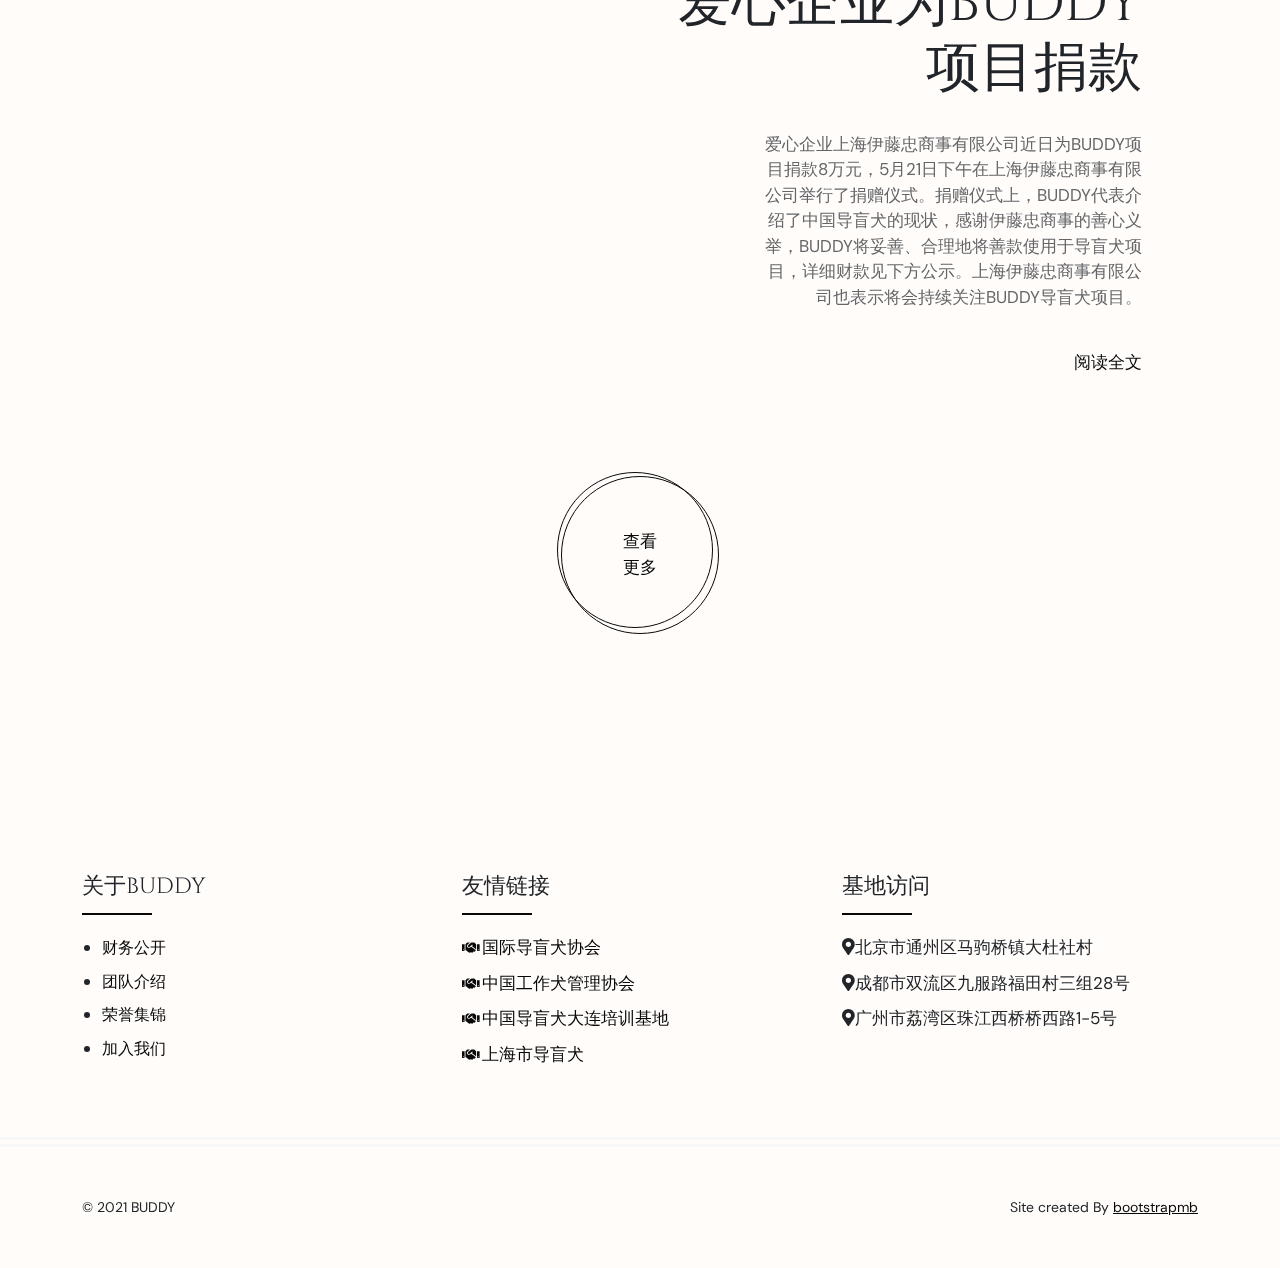
==== commit b4dd0f67: "V不晓得几" ====
--- a/FinalProject/index.html
+++ b/FinalProject/index.html
@@ -636,7 +636,7 @@
             <div class="col-12">
               <div class="section-title text-center">
                 <figure><img src="images/title-shape.png" alt="Image"></figure>
-                <h6>来养狗来养狗</h6>
+                <h6>ADOPT PROCESS</h6>
                 <h2>只需三步 轻松养狗</h2>
               </div>
               <!-- end section-title -->
@@ -711,8 +711,8 @@
             <div class="col-12">
               <div class="section-title text-center">
                 <figure><img src="images/title-shape.png" alt="Image"></figure>
-                <h6>编造一些狗新闻</h6>
-                <h2>狗新闻</h2>
+                <h6>LATEST NEWS</h6>
+                <h2>BUDDY资讯</h2>
               </div>
               <!-- end section-title -->
             </div>
@@ -725,12 +725,10 @@
           <div class="row">
             <div class="col-12">
               <div class="recent-news">
-                <div class="content-box"> <small>Dec 26, 2020</small>
-                  <h3>导盲犬咋了</h3>
-                  <p>Learn to tie over 250 knots
-                    with step-by-step instructions.
-                    Supplied with 4...</p>
-                  <a href="#" class="custom-link">Continue reading</a>
+                <div class="content-box"> <small>Jun 3, 2020</small>
+                  <h3>BUDDY正式加入<br>国际导盲犬联盟</h3>
+                  <p>2021年6月3日，国际导盲犬联盟美国代表Brad Hibbard先生从美国飞往北京来到BUDDY导盲犬北京培训基地，进行加入国际导盲犬联盟的资格审查。Brad Hibbard先生来我基地进行了长达5天的审查工作。Brad先生非常重视导盲犬的动物福利，并对我校导盲犬基地训导员的资质问题进行了重点的审查工作。</p>
+                  <a href="#" class="custom-link">阅读全文</a>
                 </div>
                 <!-- end content-box -->
                 <figure data-scroll data-scroll-speed="-1"><img src="images/recent-news01.jpg" alt="Image"></figure>
@@ -740,12 +738,10 @@
             <!-- end col-8 -->
             <div class="col-12">
               <div class="recent-news">
-                <div class="content-box"><small>Dec 26, 2020</small>
-                  <h3>导盲犬又咋了</h3>
-                  <p>Learn to tie over 250 knots
-                    with step-by-step instructions.
-                    Supplied with 4...</p>
-                  <a href="#" class="custom-link">Continue reading</a>
+                <div class="content-box"><small>May 21, 2021</small>
+                  <h3>爱心企业为BUDDY<br>项目捐款</h3>
+                  <p>爱心企业上海伊藤忠商事有限公司近日为BUDDY项目捐款8万元，5月21日下午在上海伊藤忠商事有限公司举行了捐赠仪式。捐赠仪式上，BUDDY代表介绍了中国导盲犬的现状，感谢伊藤忠商事的善心义举，BUDDY将妥善、合理地将善款使用于导盲犬项目，详细财款见下方公示。上海伊藤忠商事有限公司也表示将会持续关注BUDDY导盲犬项目。</p>
+                  <a href="#" class="custom-link">阅读全文</a>
                 </div>
                 <!-- end content-box -->
                 <figure data-scroll data-scroll-speed="1"><img src="images/recent-news02.jpg" alt="Image"></figure>
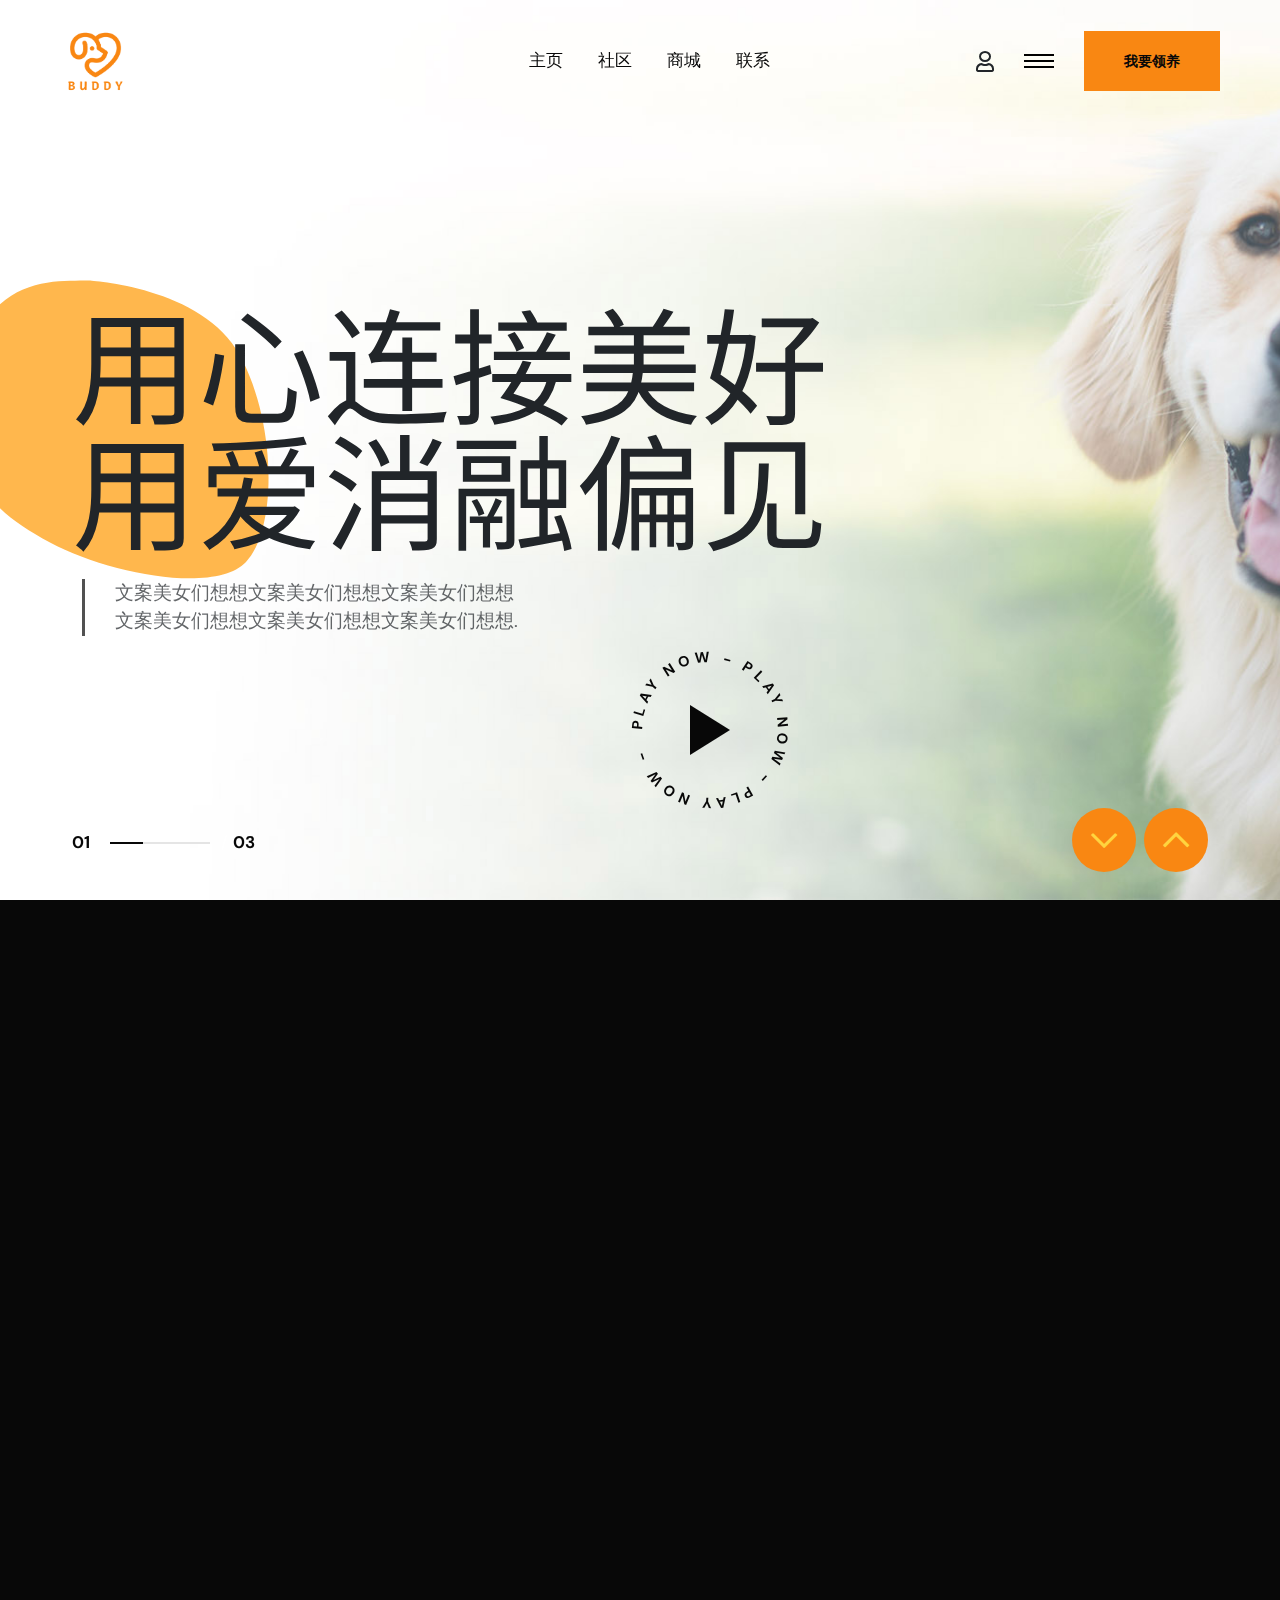
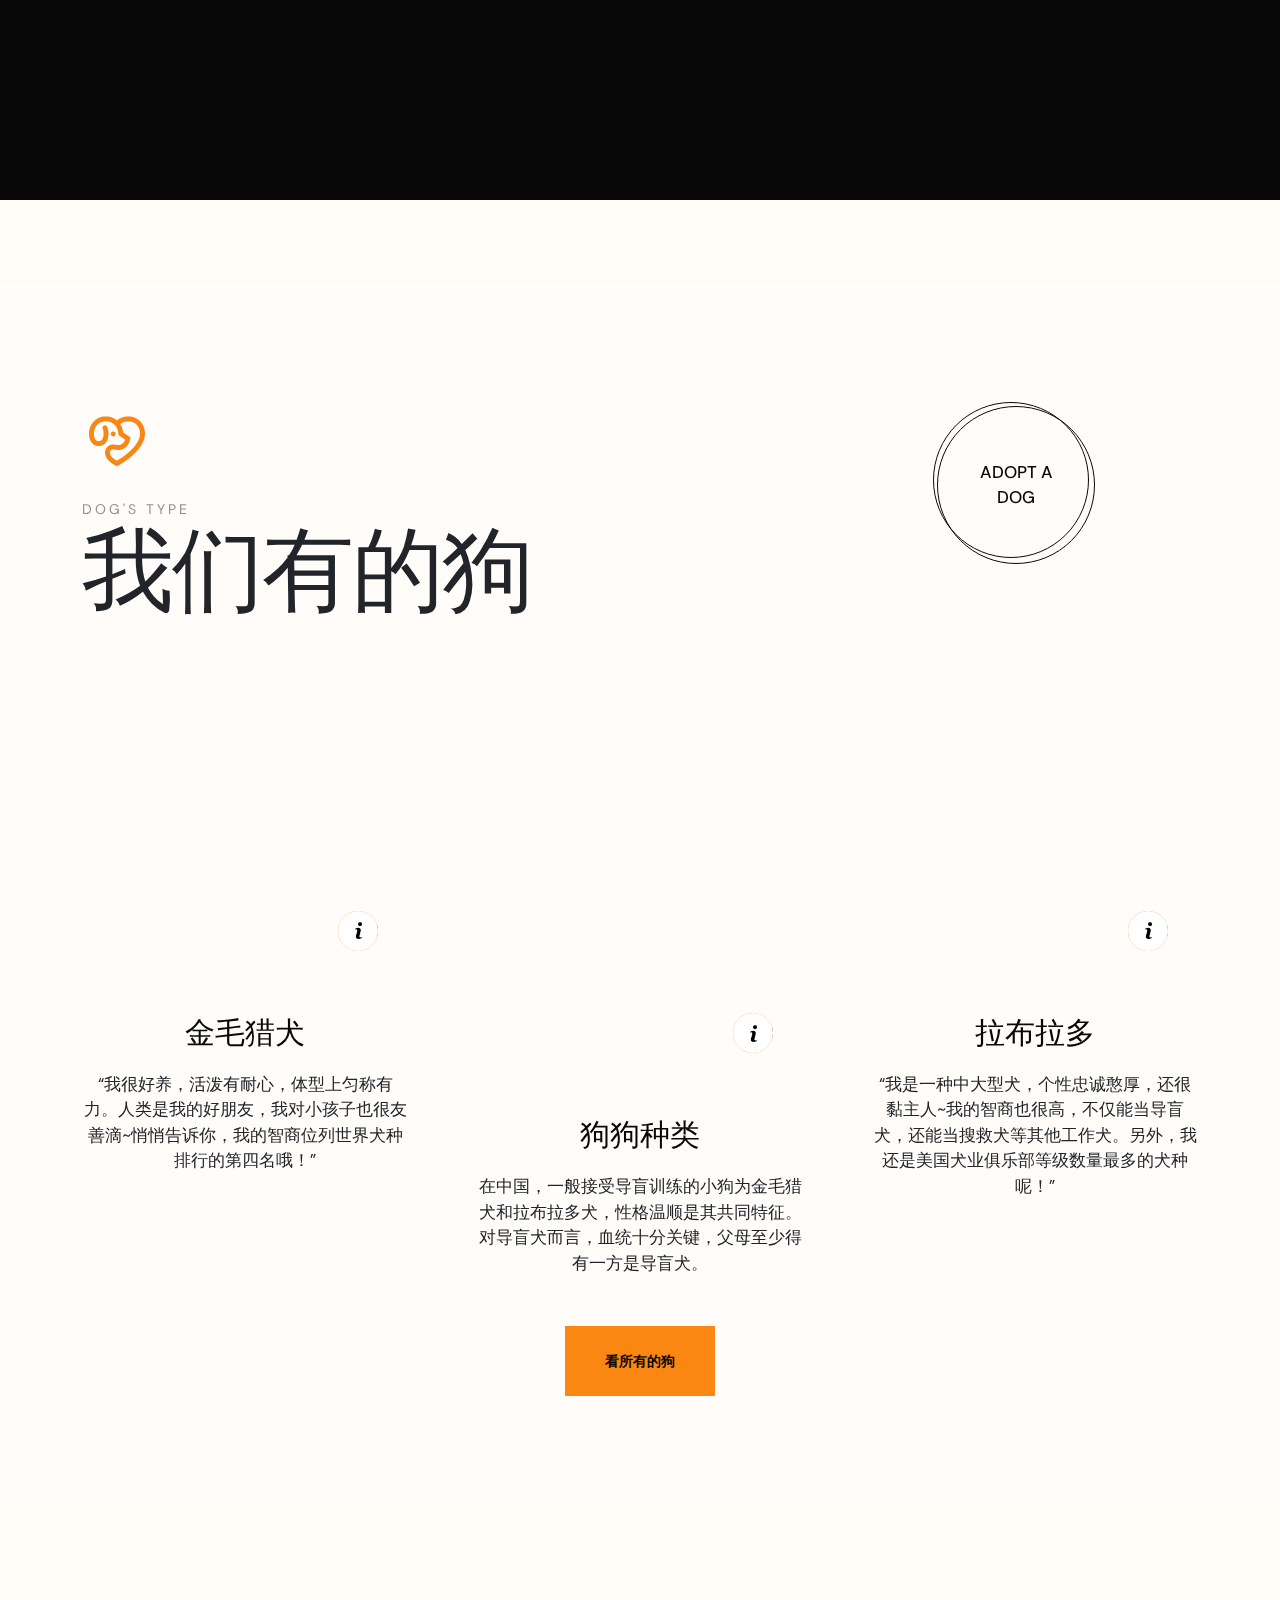
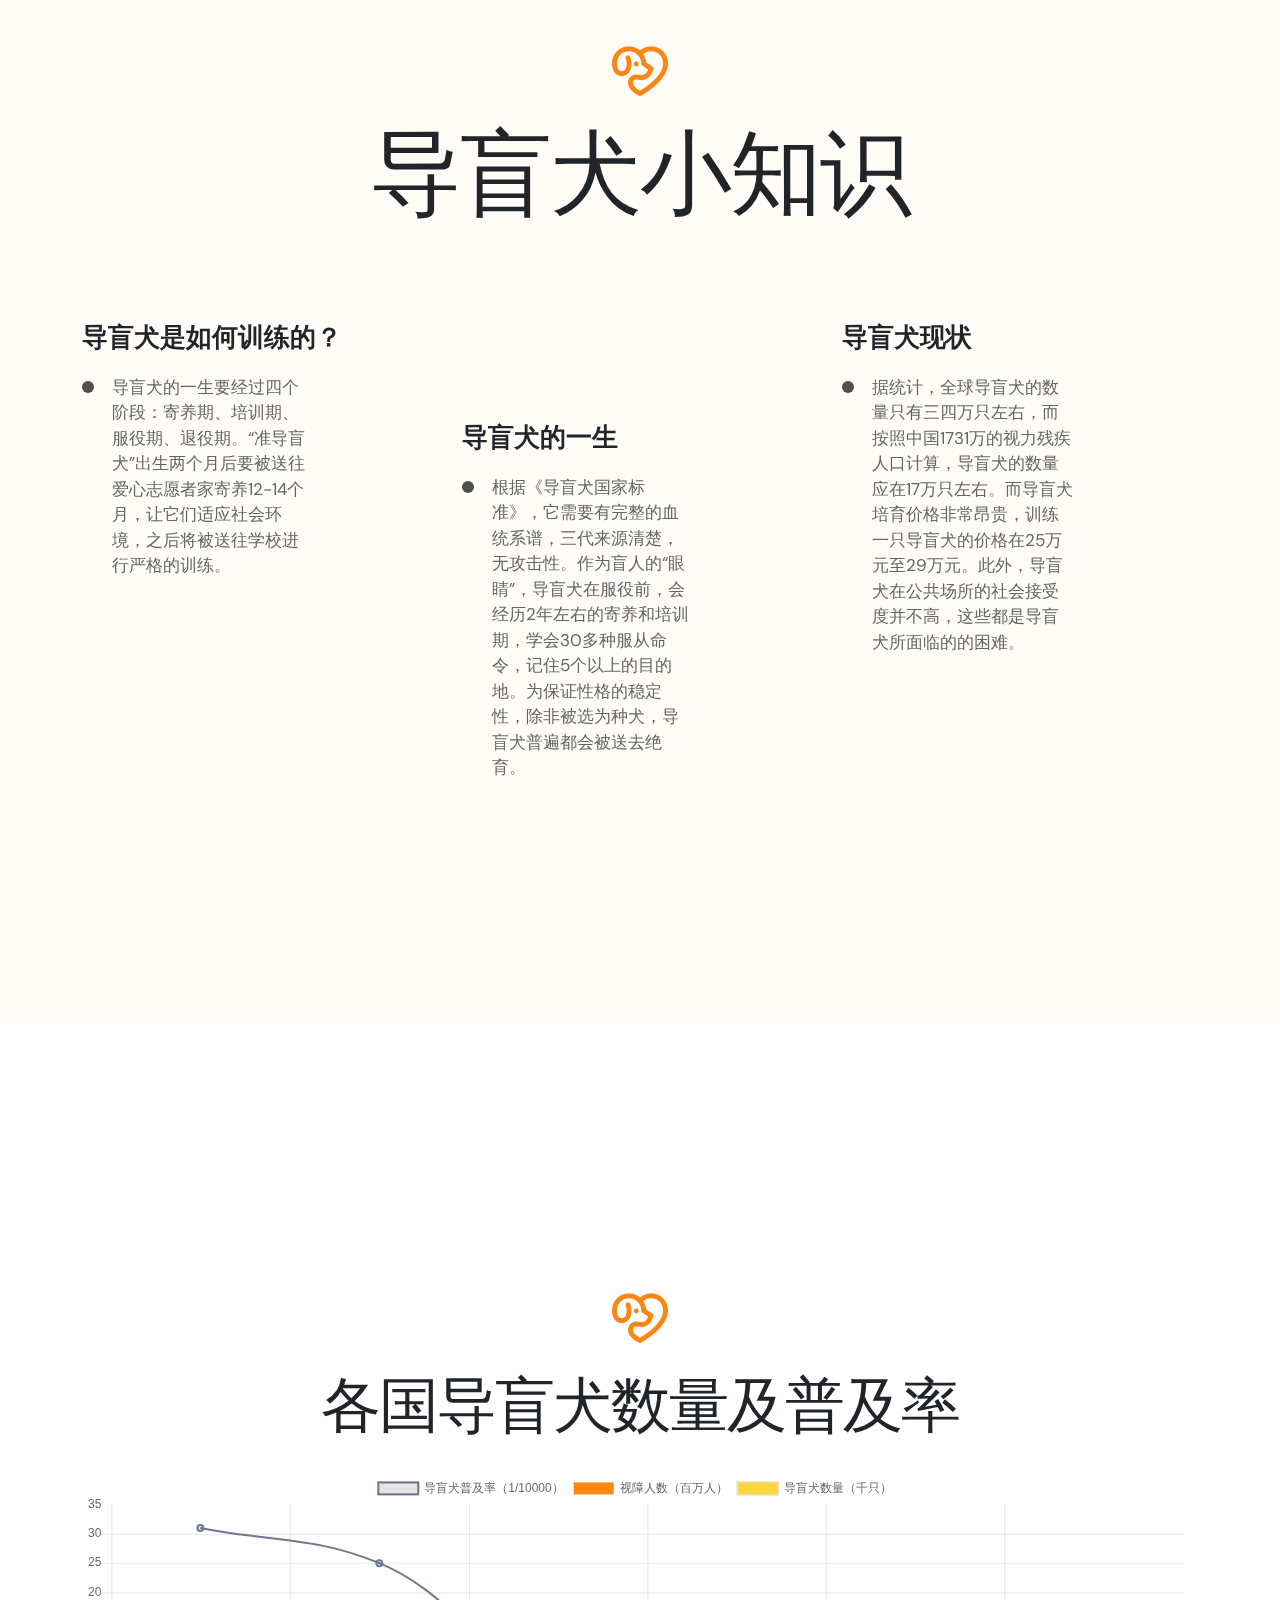
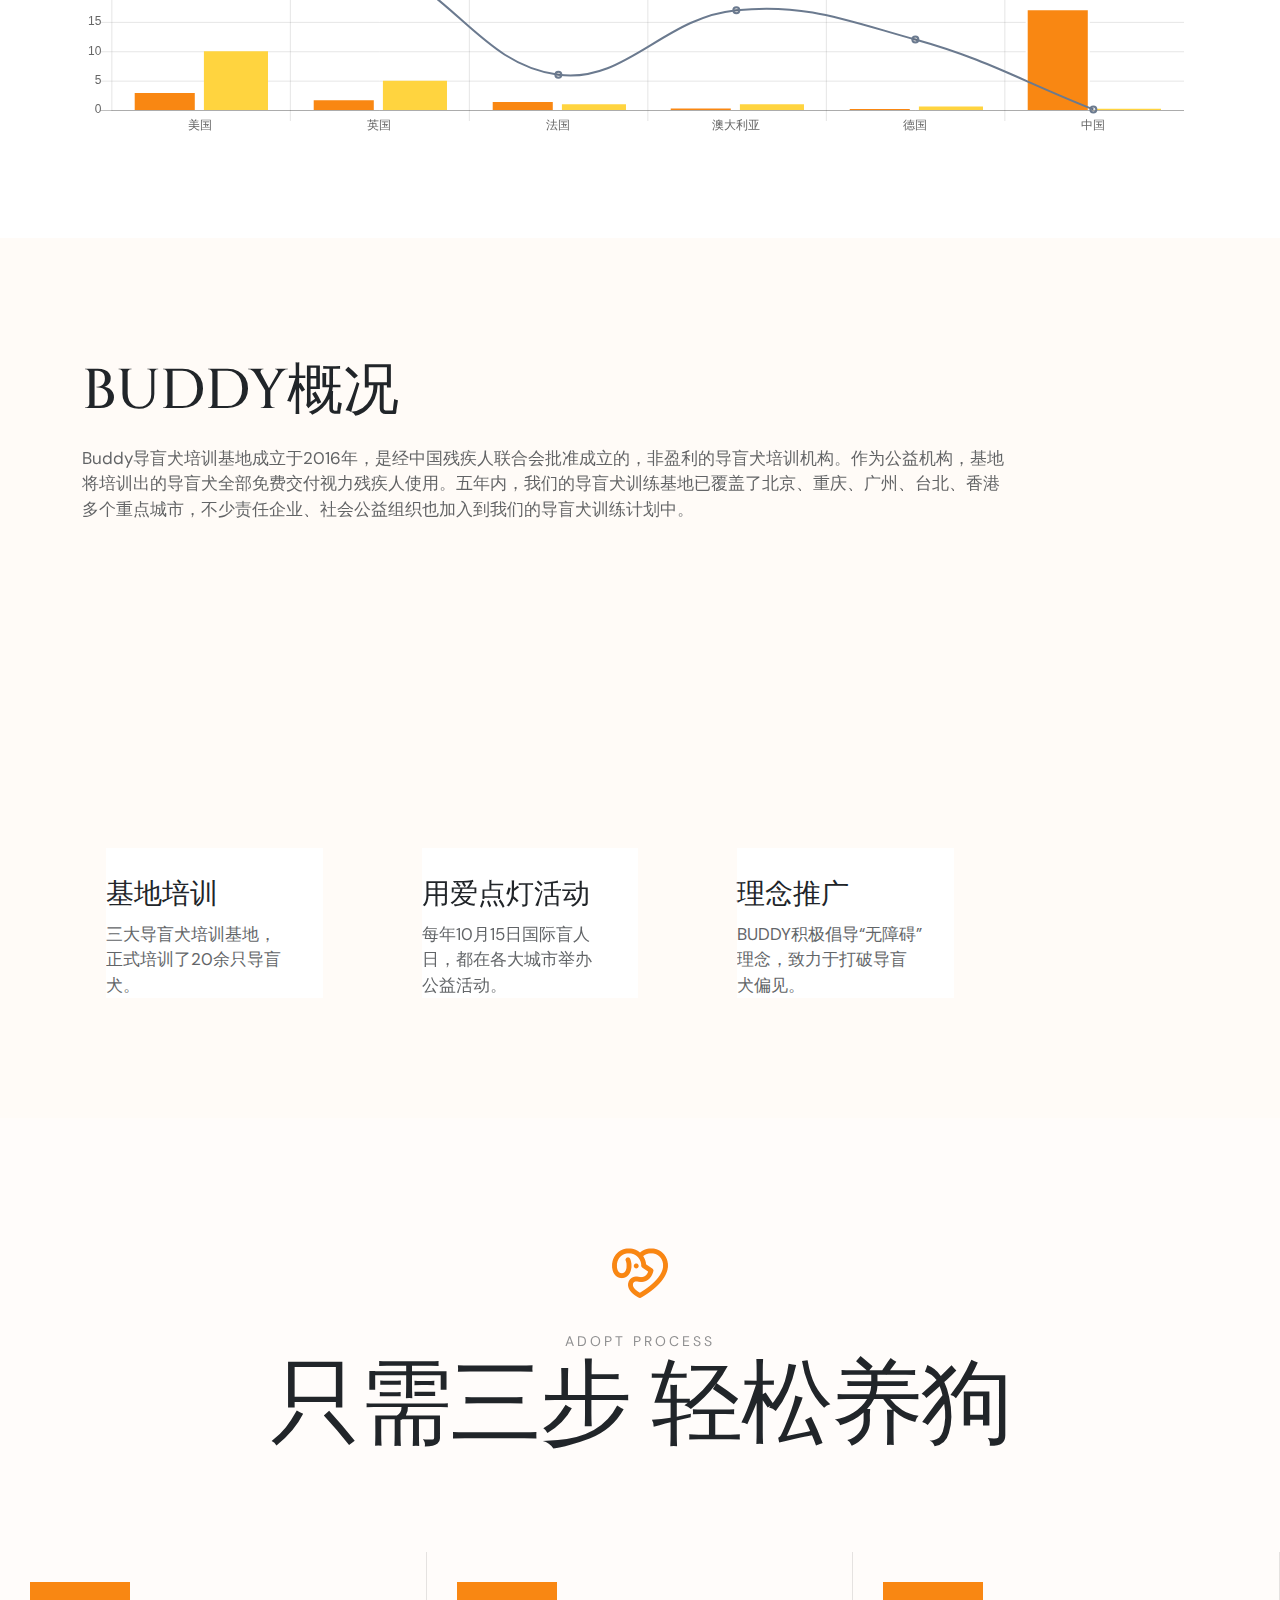
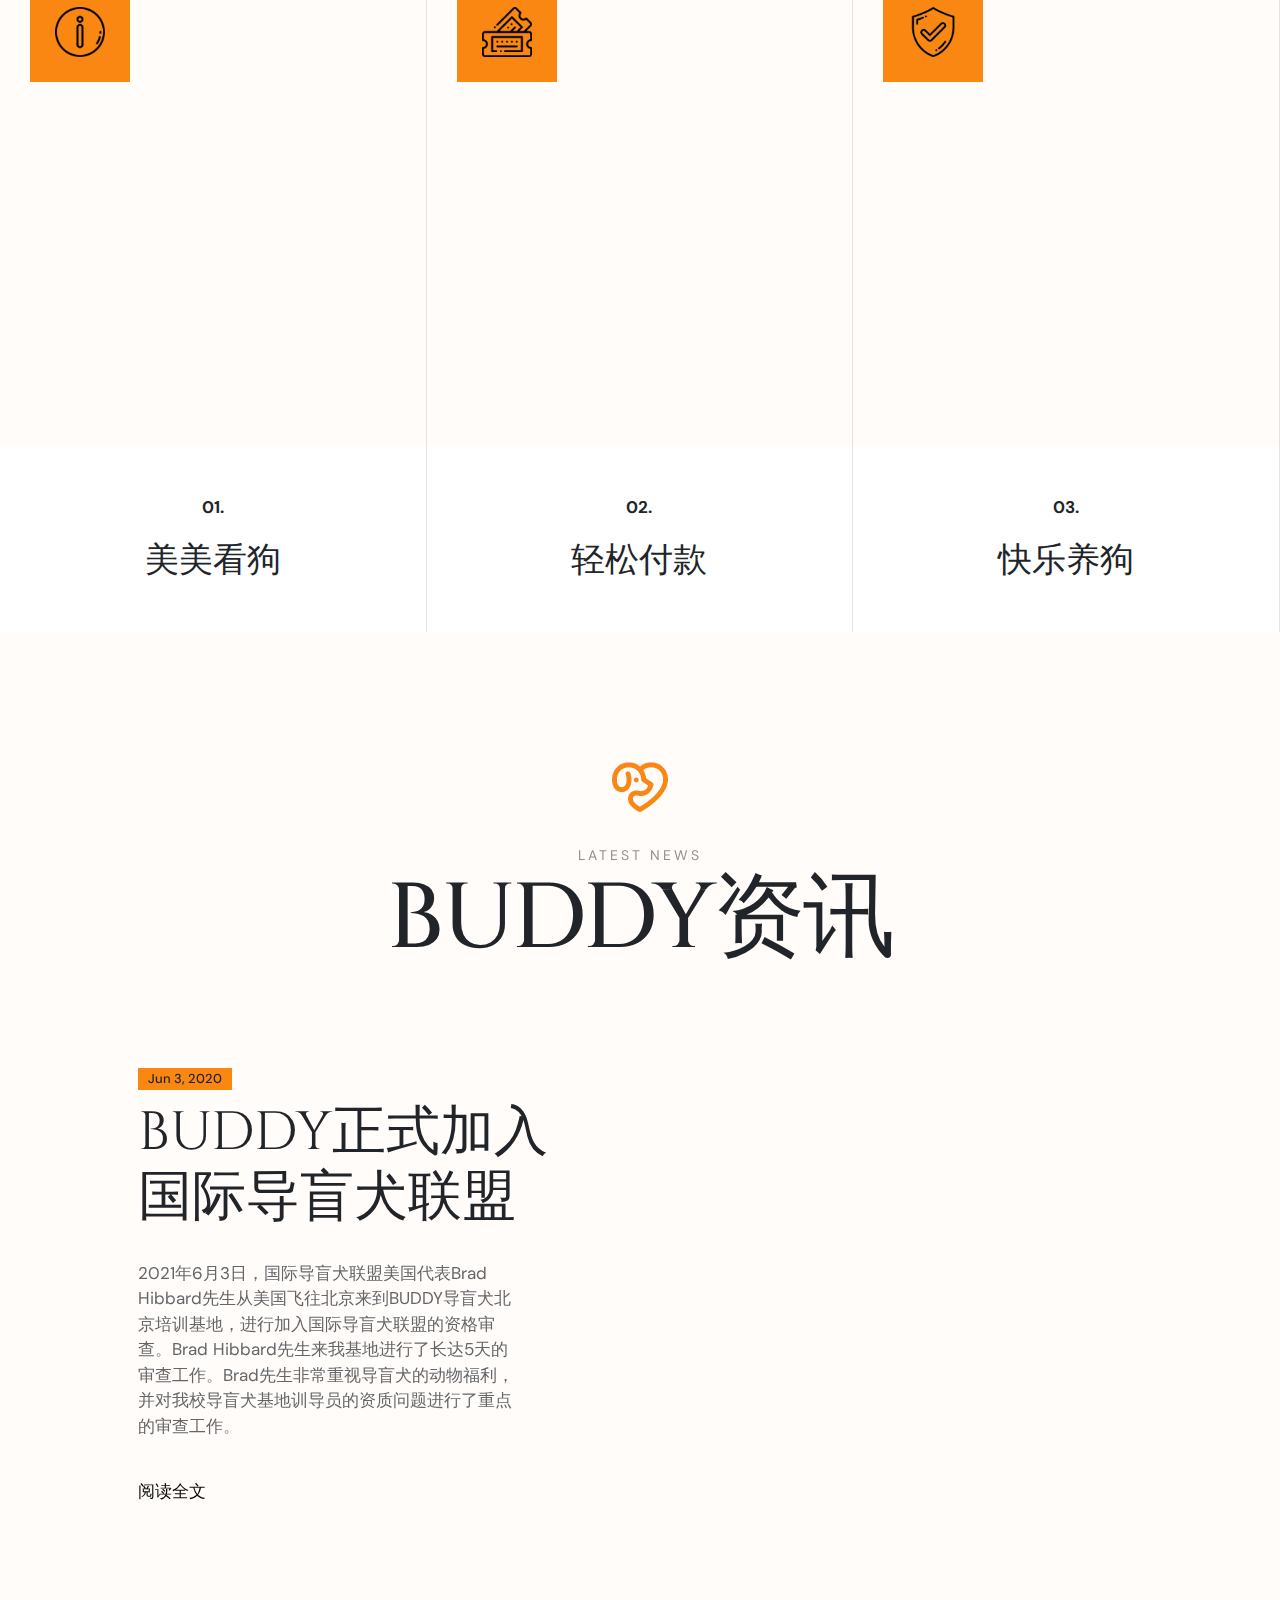
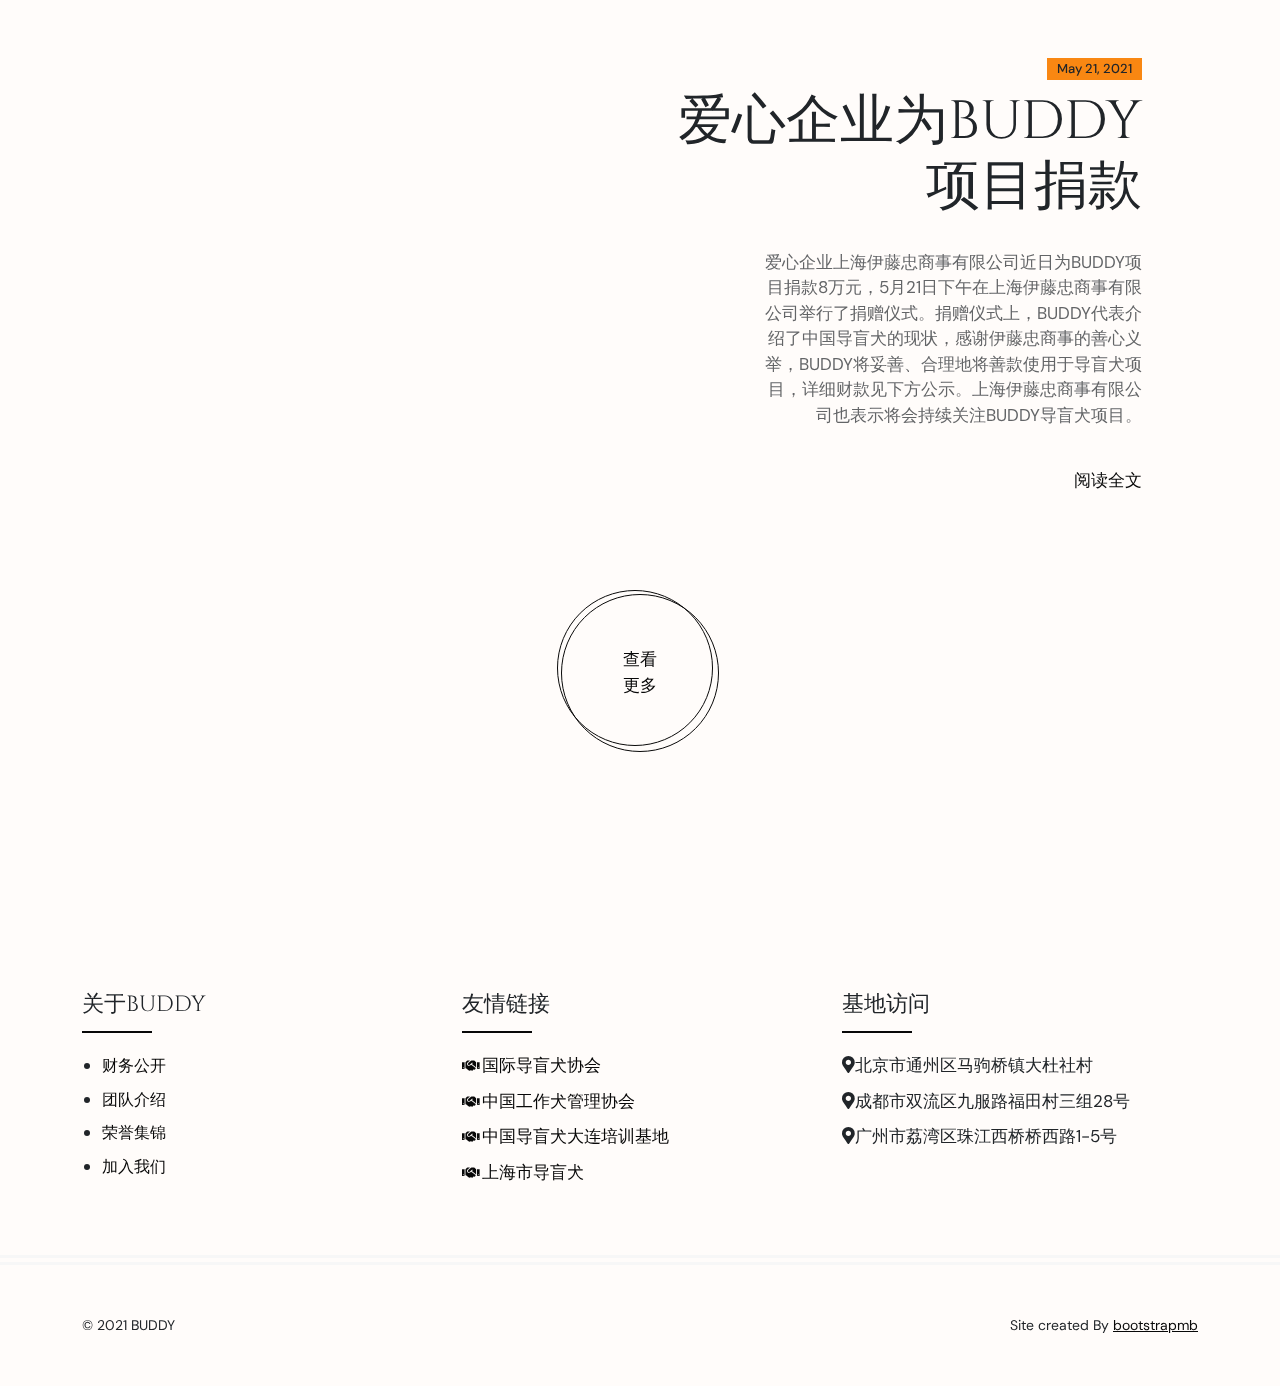
==== commit 7ba76456: "VN" ====
--- a/FinalProject/index.html
+++ b/FinalProject/index.html
@@ -2,6 +2,15 @@
 <html lang="en">
 
 <head>
+  <!-- Global site tag (gtag.js) - Google Analytics -->
+<script async src="https://www.googletagmanager.com/gtag/js?id=G-6H7EZJTKLZ"></script>
+<script>
+  window.dataLayer = window.dataLayer || [];
+  function gtag(){dataLayer.push(arguments);}
+  gtag('js', new Date());
+
+  gtag('config', 'G-6H7EZJTKLZ');
+</script>
   <meta charset="utf-8">
   <meta name="viewport" content="width=device-width, initial-scale=1, shrink-to-fit=no">
   <title>主页</title>
@@ -120,7 +129,7 @@
         </div>
         <div class="site-menu">
           <ul>
-            <li><a href="adopt.html">领养</a></li>
+            <li><a href="index.html">主页</a></li>
             <li><a href="community.html">社区</a></li>
             <li><a href="shopping.html">商城</a></li>
             <li><a href="contact.html">联系</a></li>
@@ -137,6 +146,7 @@
           </svg>
         </div>
         <!-- end hamburger-menu -->
+        <div class="navbar-button"> <a href="adopt.html">我要领养</a> </div>
         <!-- end navbar-button -->
       </nav>
       <!-- end navbar -->
@@ -175,18 +185,16 @@
           <div class="swiper-wrapper">
             <div class="swiper-slide">
               <div class="container-fluid">
-                <h1>来养 <br>
-                  狗 </h1>
-                <p>文案美女们想想 <br>
-                  文案美女们想想.</p>
+                <h1>用心连接美好<br>用爱消融偏见</h1>
+                <p>文案美女们想想文案美女们想想文案美女们想想 <br>
+                  文案美女们想想文案美女们想想文案美女们想想.</p>
               </div>
               <!-- end container -->
             </div>
             <!-- end swiper-slide -->
             <div class="swiper-slide">
               <div class="container-fluid">
-                <h1>狗 <br>
-                  网站 </h1>
+                <h1 style="font-size: 98px;">阳光不仅存在天空<br>还常驻于你的眼中</h1>
                 <p>文案美女们想想 <br>
                   文案美女们想想.</p>
               </div>
@@ -195,8 +203,7 @@
             <!-- end swiper-slide -->
             <div class="swiper-slide">
               <div class="container-fluid">
-                <h1>导盲 <br>
-                  犬 </h1>
+                <h1>与我一起<br>用爱点灯</h1>
                 <p>文案美女们想想 <br>
                   文案美女们想想.</p>
               </div>
@@ -207,18 +214,16 @@
           <!-- end swiper-wrapper -->
         </div>
         <!-- end slider-texts -->
-        <div class="play-now">
-          <svg version="1.1" xmlns="http://www.w3.org/2000/svg" xmlns:xlink="http://www.w3.org/1999/xlink" x="0px"
-            y="0px" width="300px" height="300px" viewBox="0 0 300 300" enable-background="new 0 0 300 300"
-            xml:space="preserve">
+        <div class="play-now"> <a href="videos/video.mp4" data-fancybox data-width="640" data-height="360"  class="play-btn"></a>
+          <svg version="1.1" xmlns="http://www.w3.org/2000/svg" xmlns:xlink="http://www.w3.org/1999/xlink" x="0px" y="0px" width="300px" height="300px" viewBox="0 0 300 300" enable-background="new 0 0 300 300" xml:space="preserve">
             <defs>
-              <path id="circlePath" d="M 150, 150 m -60, 0 a 60,60 0 0,1 120,0 a 60,60 0 0,1 -120,0 " />
+              <path id="circlePath" d="M 150, 150 m -60, 0 a 60,60 0 0,1 120,0 a 60,60 0 0,1 -120,0 "/>
             </defs>
-            <circle cx="150" cy="100" r="75" fill="none" />
+            <circle cx="150" cy="100" r="75" fill="none"/>
             <g>
-              <use xlink:href="#circlePath" fill="none" />
+              <use xlink:href="#circlePath" fill="none"/>
               <text>
-                <textPath xlink:href="#circlePath">ADOPT NOW-ADOPT NOW-ADOPT NOW-</textPath>
+                <textPath xlink:href="#circlePath">PLAY NOW  - PLAY NOW - PLAY NOW -</textPath>
               </text>
             </g>
           </svg>
@@ -229,41 +234,46 @@
       <section class="content-section" data-background="#fffbf7">
         <div class="container">
           <div class="row align-items-center">
-            <div class="col-lg-6">
-              <div class="side-list left">
+            <div class="col-12">
+              <div class="section-title text-center">
+                <figure><img src="images/title-shape.png" alt="Image"></figure>
                 <h2>BUDDY简介</h2>
-                <p>BUDDY是世界上第一只导盲犬的名字blabla
-                  <br><br>我们提供
-                </p>
-                <br>
+              </div>
+              <!-- end section-title --> 
+            </div>
+            <!-- end col-12 -->
+            <div class="col-lg-7">
+              <figure class="image-box" data-scroll data-scroll-speed="-1" > <img src="images/side-imag01.jpg" alt="Image"> </figure>
+            </div>
+            <!-- end col-7 -->
+            <div class="col-lg-5">
+              <div class="side-icon-list right-side">
                 <ul>
-                  <li> <strong>卖点1</strong> - into special exhibitions, the Planetarium
-                    and Old Dock Tours (subject to ticket availability)</li>
-
-                  <li><strong>卖点2</strong> - up to 15% in our cafes, restaurants,
-                    shops and online shop</li>
-
-                  <li><strong>卖点3</strong> - come to special members-only
-                    events</li>
-
-                  <li><strong>卖点4</strong> - regular e-newsletter with news,
-                    exhibitions and free event listings</li>
-
+                  <li>
+                    <figure> <img src="images/icon01.png" alt="Image"> </figure>
+                    <div class="content">
+                      <h5>Opening times</h5>
+                      <p>“Buddy”是世界上第一只导盲犬的名字。一战期间，德国成立了第一所导盲犬训练学校，主要为了帮助在战争中失明的德国军人，随后很多国家也开始建立了自己的导盲犬基地。</p>
+                    </div>
+                    <!-- end content --> 
+                  </li>
+                  <li>
+                    <figure> <img src="images/icon02.png" alt="Image"> </figure>
+                    <div class="content">
+                      <h5>Book Online</h5>
+                      <p>Some exhibitions and events carry <br>
+                        a separate charge</p>
+                    <!-- end content --> 
+                  </li>
                 </ul>
               </div>
-              <!-- end side-list -->
-            </div>
-            <!-- end col-6 -->
-            <div class="col-lg-6">
-              <figure class="side-image" data-scroll data-scroll-speed="1">
-                <img src="images/side-imag03.jpg" alt="Image">
-              </figure>
-            </div>
-            <!-- end col-6 -->
-          </div>
-          <!-- end row -->
-        </div>
-        <!-- end container -->
+              <!-- end side-icon-list --> 
+            </div>
+            <!-- end col-5 --> 
+          </div>
+          <!-- end row --> 
+        </div>
+        <!-- end container --> 
       </section>
       <section class="content-section">
         <div class="container">
@@ -271,7 +281,7 @@
             <div class="col-lg-9">
               <div class="section-title">
                 <figure><img src="images/title-shape.png" alt="Image"></figure>
-                <h6>DON’T MISS THE OPPORTUNITY</h6>
+                <h6>DOG'S TYPE</h6>
                 <h2>我们有的狗</h2>
               </div>
               <!-- end section-title -->
@@ -293,9 +303,8 @@
                   <!-- end info -->
                 </figure>
                 <div class="content-box">
-                  <h4><a href="#">狗1</a></h4>
-                  <p>狗介绍Lorem ipsum dolor sit amet consectetur adipisicing elit. Vitae sapiente tempora accusantium,
-                    quaerat praesentium reprehenderit?</p>
+                  <h4><a href="#">金毛猎犬</a></h4>
+                  <p>“我很好养，活泼有耐心，体型上匀称有力。人类是我的好朋友，我对小孩子也很友善滴~悄悄告诉你，我的智商位列世界犬种排行的第四名哦！”</p>
                 </div>
                 <!-- end content-box -->
               </div>
@@ -312,9 +321,8 @@
                   <!-- end info -->
                 </figure>
                 <div class="content-box">
-                  <h4><a href="#">狗2</a></h4>
-                  <p>狗介绍Lorem ipsum dolor sit amet consectetur adipisicing elit. Vitae sapiente tempora accusantium,
-                    quaerat praesentium reprehenderit?</p>
+                  <h4><a href="#">狗狗种类</a></h4>
+                  <p>在中国，一般接受导盲训练的小狗为金毛猎犬和拉布拉多犬，性格温顺是其共同特征。对导盲犬而言，血统十分关键，父母至少得有一方是导盲犬。</p>
                 </div>
                 <!-- end content-box -->
               </div>
@@ -331,9 +339,8 @@
                   <!-- end info -->
                 </figure>
                 <div class="content-box">
-                  <h4><a href="#">狗3</a></h4>
-                  <p>狗介绍Lorem ipsum dolor sit amet consectetur adipisicing elit. Vitae sapiente tempora accusantium,
-                    quaerat praesentium reprehenderit?</p>
+                  <h4><a href="#">拉布拉多</a></h4>
+                  <p>“我是一种中大型犬，个性忠诚憨厚，还很黏主人~我的智商也很高，不仅能当导盲犬，还能当搜救犬等其他工作犬。另外，我还是美国犬业俱乐部等级数量最多的犬种呢！”</p>
                 </div>
                 <!-- end content-box -->
               </div>
@@ -354,44 +361,31 @@
             <div class="col-12">
               <div class="section-title text-center">
                 <figure><img src="images/title-shape.png" alt="Image"></figure>
-                <h2>狗历史 狗现状</h2>
+                <h2>导盲犬小知识</h2>
               </div>
               <!-- end section-title -->
             </div>
             <!-- end col-12 -->
             <div class="col-lg-4 col-md-6">
               <div class="text-content" data-scroll data-scroll-speed="-1">
-                <h6>狗挑战</h6>
-                <p>In the 1980s, “the UK’s national
-                  museums faced political pressure
-                  from the <strong>Conservative</strong> government
-                  to charge for admission, to make
-                  them less dependent on
-                  government funding".</p>
+                <h6>导盲犬是如何训练的？</h6>
+                <p>导盲犬的一生要经过四个阶段：寄养期、培训期、服役期、退役期。“准导盲犬”出生两个月后要被送往爱心志愿者家寄养12-14个月，让它们适应社会环境，之后将被送往学校进行严格的训练。</p>
               </div>
               <!-- end text-content -->
             </div>
             <!-- end col-4 -->
             <div class="col-lg-4 col-md-6">
               <div class="text-content" data-scroll data-scroll-speed="0.5">
-                <h6>三张狗图</h6>
-                <p>这里的三张狗图是不是要和文案配合一下（？如果是讲导盲犬历史的话<strong>national</strong> museums in
-                  order to have a more diverse range
-                  of visitors. “Following a campaign
-                  led by the museums themselves, </p>
+                <h6>导盲犬的一生</h6>
+                <p>根据《导盲犬国家标准》，它需要有完整的血统系谱，三代来源清楚，无攻击性。作为盲人的“眼睛”，导盲犬在服役前，会经历2年左右的寄养和培训期，学会30多种服从命令，记住5个以上的目的地。为保证性格的稳定性，除非被选为种犬，导盲犬普遍都会被送去绝育。</p>
               </div>
               <!-- end text-content -->
             </div>
             <!-- end col-4 -->
             <div class="col-lg-4 col-md-6">
               <div class="text-content" data-scroll data-scroll-speed="1">
-                <h6>狗blabla</h6>
-                <p>The national museums which
-                  dropped charges all saw <strong>substantial</strong> increases to their
-                  visitor numbers, an average of
-                  70 percent. In the first year after
-                  free admission was introduced
-                  visitor figures.</p>
+                <h6>导盲犬现状</h6>
+                <p>据统计，全球导盲犬的数量只有三四万只左右，而按照中国1731万的视力残疾人口计算，导盲犬的数量应在17万只左右。而导盲犬培育价格非常昂贵，训练一只导盲犬的价格在25万元至29万元。此外，导盲犬在公共场所的社会接受度并不高，这些都是导盲犬所面临的的困难。</p>
               </div>
               <!-- end text-content -->
             </div>
@@ -559,15 +553,8 @@
           <div class="row align-items-center">
             <div class="col-lg-10">
               <div class="text-box">
-                <h2>我们做了啥 画饼吹牛</h2>
-                <p>首页这几个板块的顺序好像有点乱 先后要再调整一下<strong>signs</strong> and <strong>markers</strong>
-                  throughout
-                  the museum. Please take care of yourself and others by keeping a safe
-                  distance from others during your visit.</p>
-                <p>Hand sanitiser and face coverings are available at the entrance and at key
-                  points around the galleries. We are also selling V&amp;A face coverings in our shop.
-                  In line with government guidance, all visitors will need to wear a face covering
-                  inside the museum.</p>
+                <h2>BUDDY概况</h2>
+                <p>Buddy导盲犬培训基地成立于2016年，是经中国残疾人联合会批准成立的，非盈利的导盲犬培训机构。作为公益机构，基地将培训出的导盲犬全部免费交付视力残疾人使用。五年内，我们的导盲犬训练基地已覆盖了北京、重庆、广州、台北、香港多个重点城市，不少责任企业、社会公益组织也加入到我们的导盲犬训练计划中。</p>
               </div>
               <br>
               <br>
@@ -579,9 +566,8 @@
                         <img src="images/image-content-box01.jpg" alt="Image">
                       </figure>
                       <div class="content-box">
-                        <h3>饼1</h3>
-                        <p><strong>2018</strong>, <br>
-                          Original acrylic on paper</p>
+                        <h3>基地培训</h3>
+                        <p>三大导盲犬培训基地，正式培训了20余只导盲犬。</p>
                       </div>
                       <!-- end content-box -->
                     </div>
@@ -594,9 +580,8 @@
                         <img src="images/image-content-box02.jpg" alt="Image">
                       </figure>
                       <div class="content-box">
-                        <h3>饼2</h3>
-                        <p><strong>2019</strong>, <br>
-                          Original acrylic on paper</p>
+                        <h3>用爱点灯活动</h3>
+                        <p>每年10月15日国际盲人日，都在各大城市举办公益活动。</p>
                       </div>
                       <!-- end content-box -->
                     </div>
@@ -609,9 +594,8 @@
                         <img src="images/image-content-box03.jpg" alt="Image">
                       </figure>
                       <div class="content-box">
-                        <h3>饼3</h3>
-                        <p><strong>2021</strong>, <br>
-                          Original acrylic on paper</p>
+                        <h3>理念推广</h3>
+                        <p>BUDDY积极倡导“无障碍”理念，致力于打破导盲犬偏见。</p>
                       </div>
                       <!-- end content-box -->
                     </div>
@@ -670,7 +654,7 @@
                 <figure class="icon"> <img src="images/icon05.png" alt="Image"> </figure>
                 <figure class="content-image"> <img src="images/image05.jpg" alt="Image"> </figure>
                 <div class="content-box"> <b>02.</b>
-                  <h4>轻松付钱</h4>
+                  <h4>轻松付款</h4>
                   <div class="expand">
                     <p>简洁步骤帮助你快速完成交易 </p>
                     <a href="#" class="custom-link">查看更多</a>
--- a/FinalProject/css/style.css
+++ b/FinalProject/css/style.css
@@ -1088,7 +1088,7 @@
   transform: translateX(-140%);
 }
 .slider .slider-texts .svg-morph path {
-  fill: #f98712;
+  fill: #FFB74D;
   animation-name: svg-morph;
   -webkit-animation-timing-function: cubic-bezier(0.785, 0.135, 0.15, 0.86);
   -moz-animation-timing-function: cubic-bezier(0.785, 0.135, 0.15, 0.86);
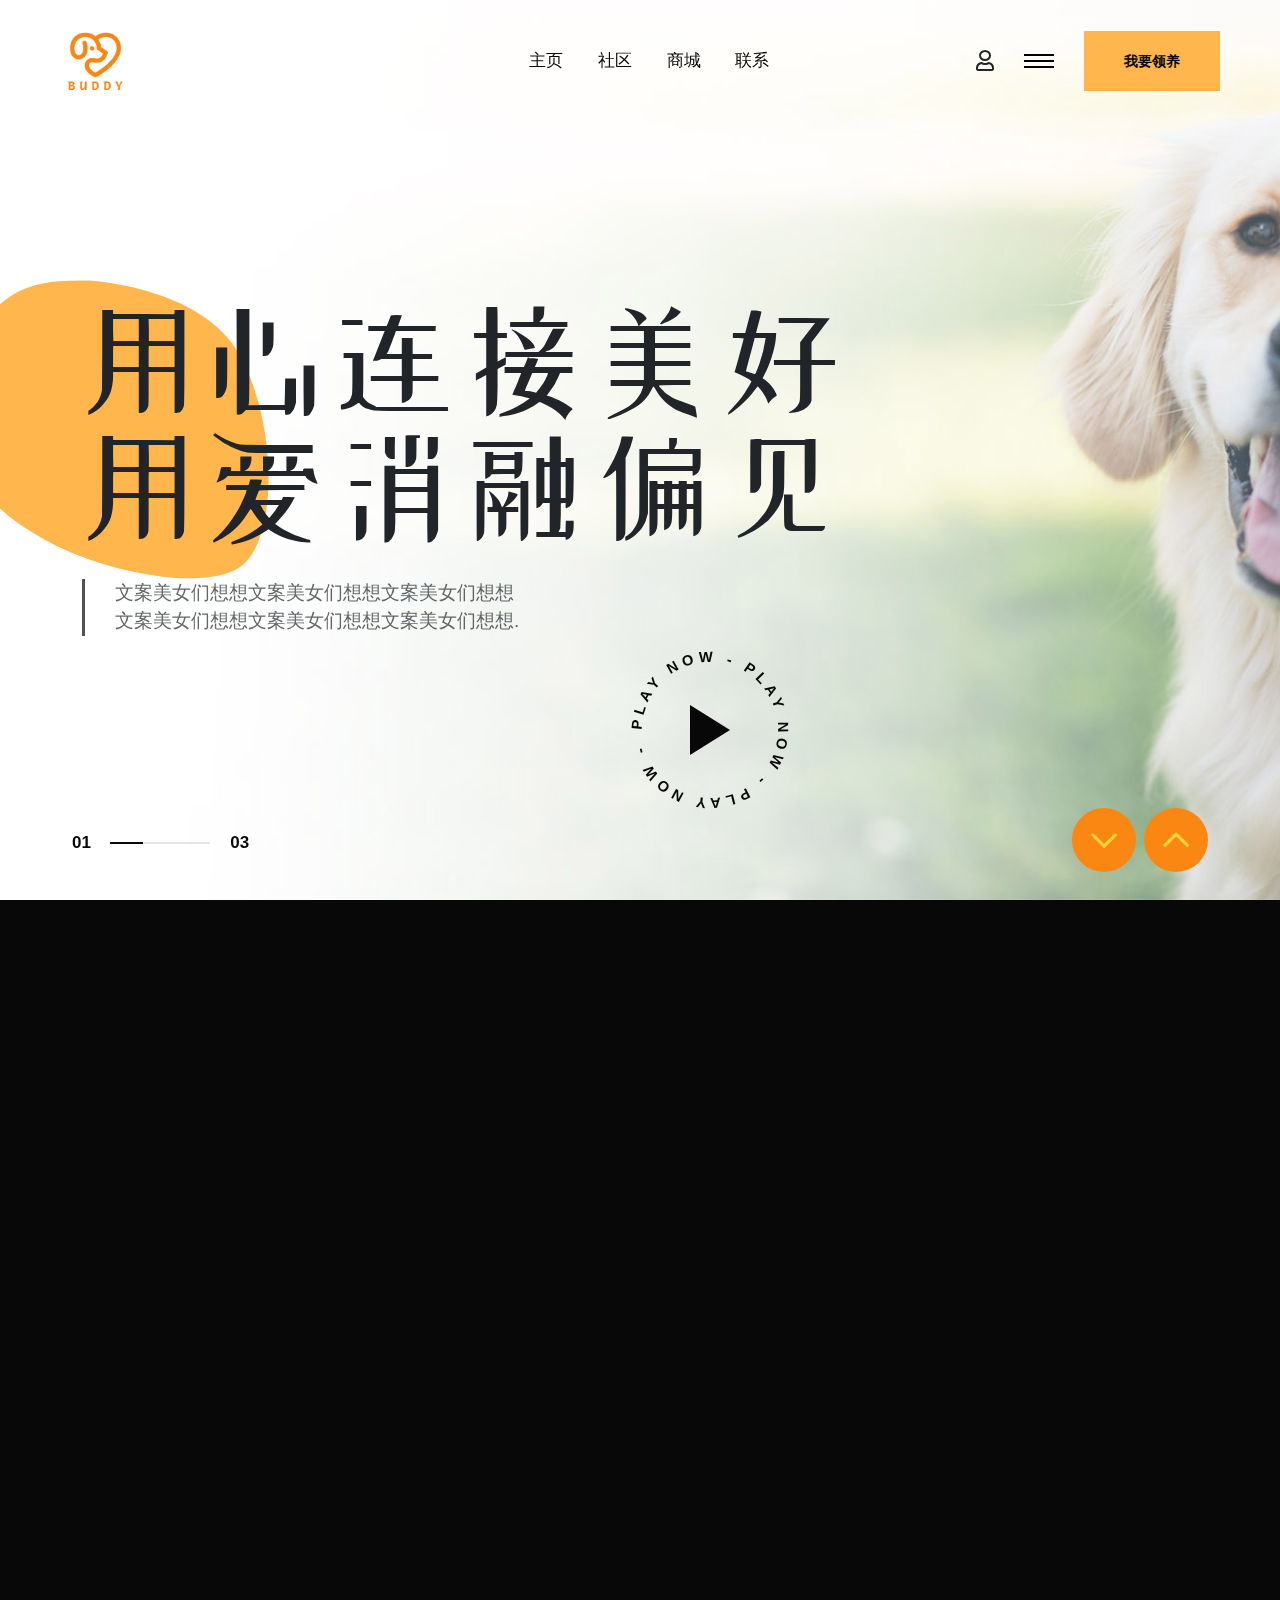
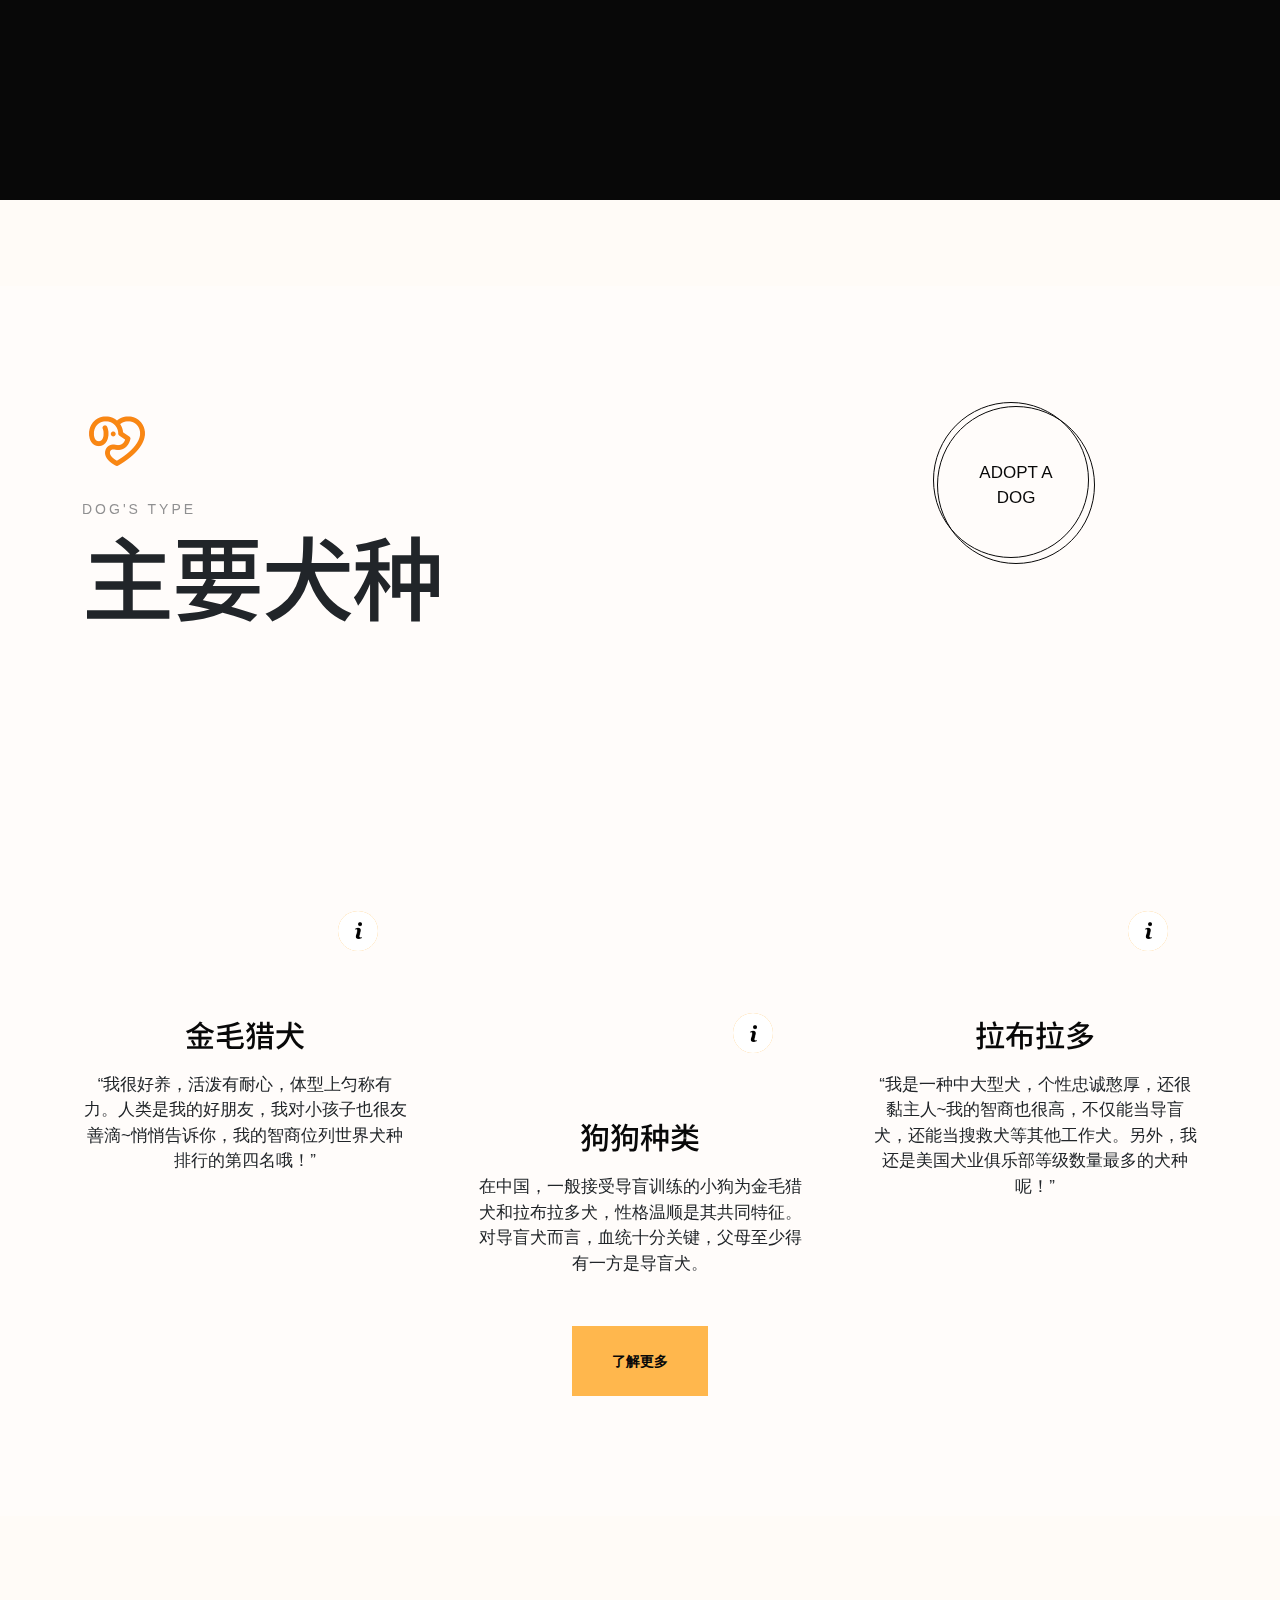
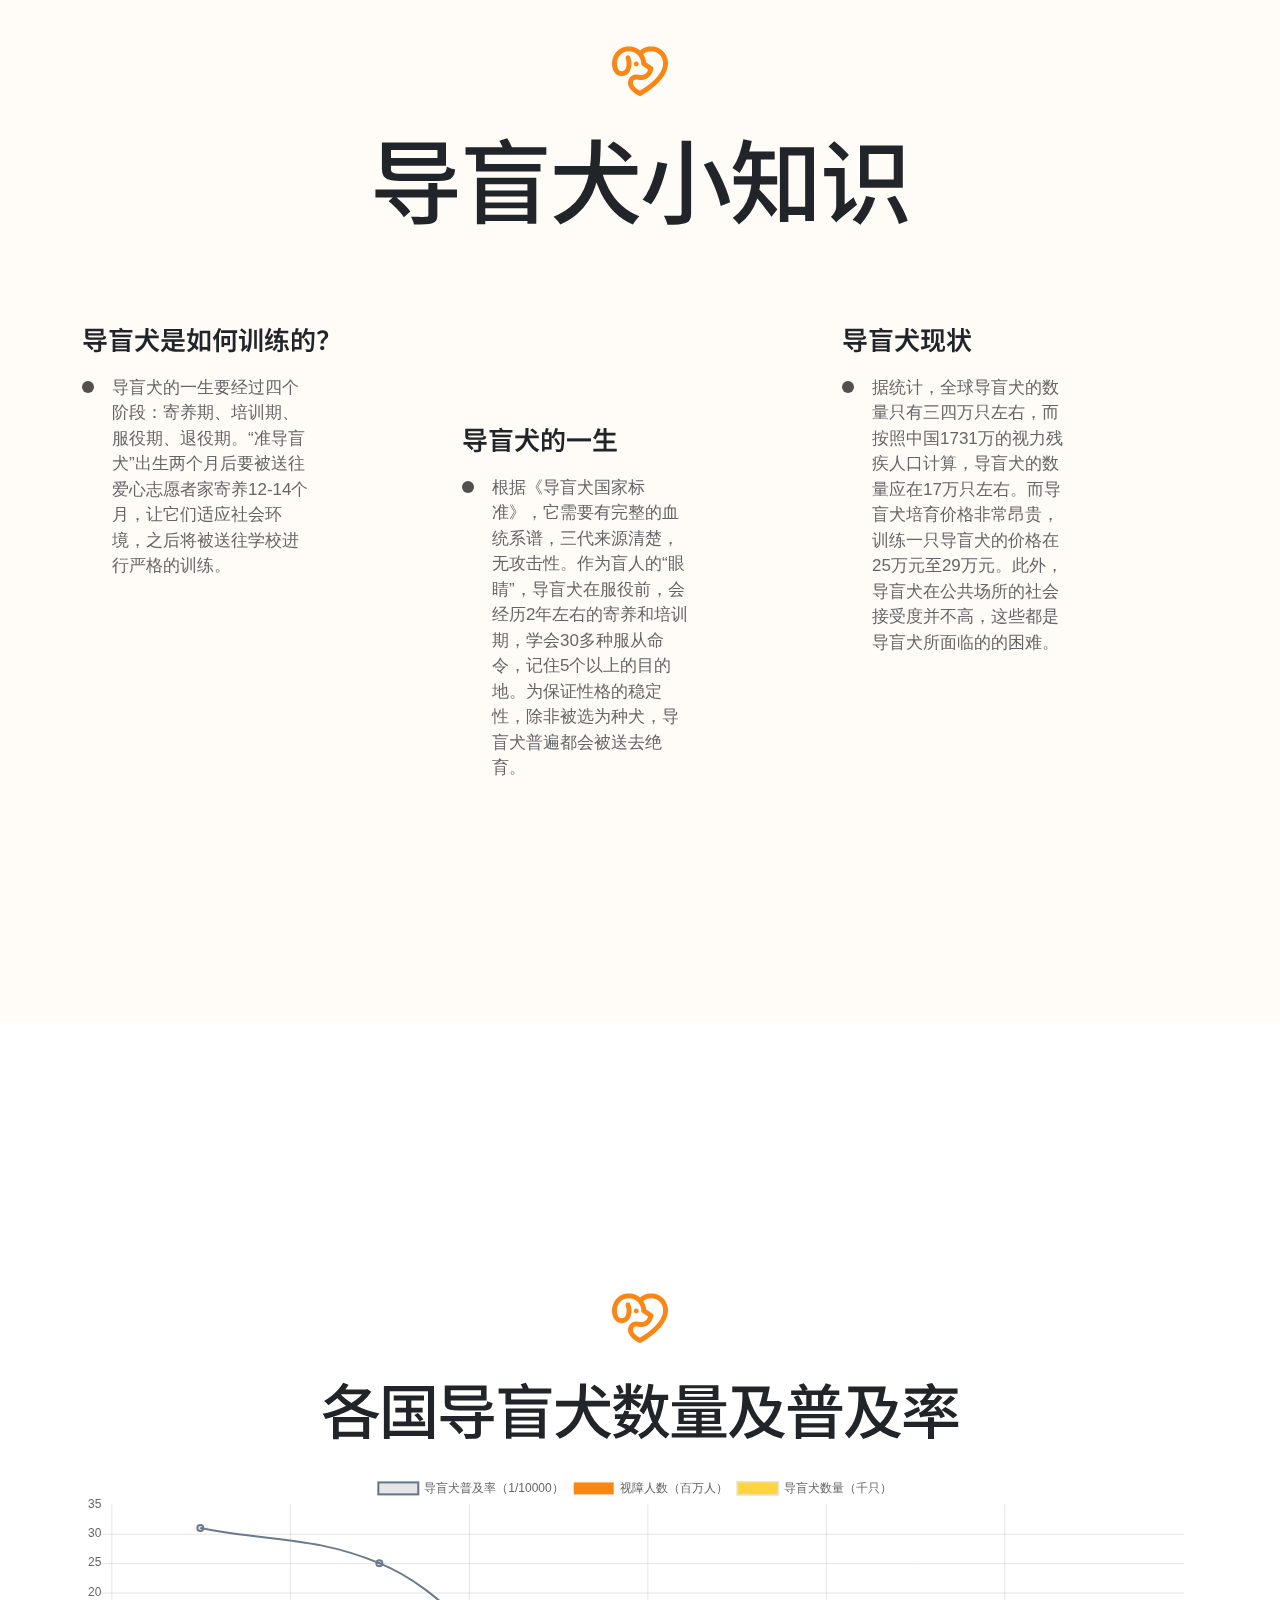
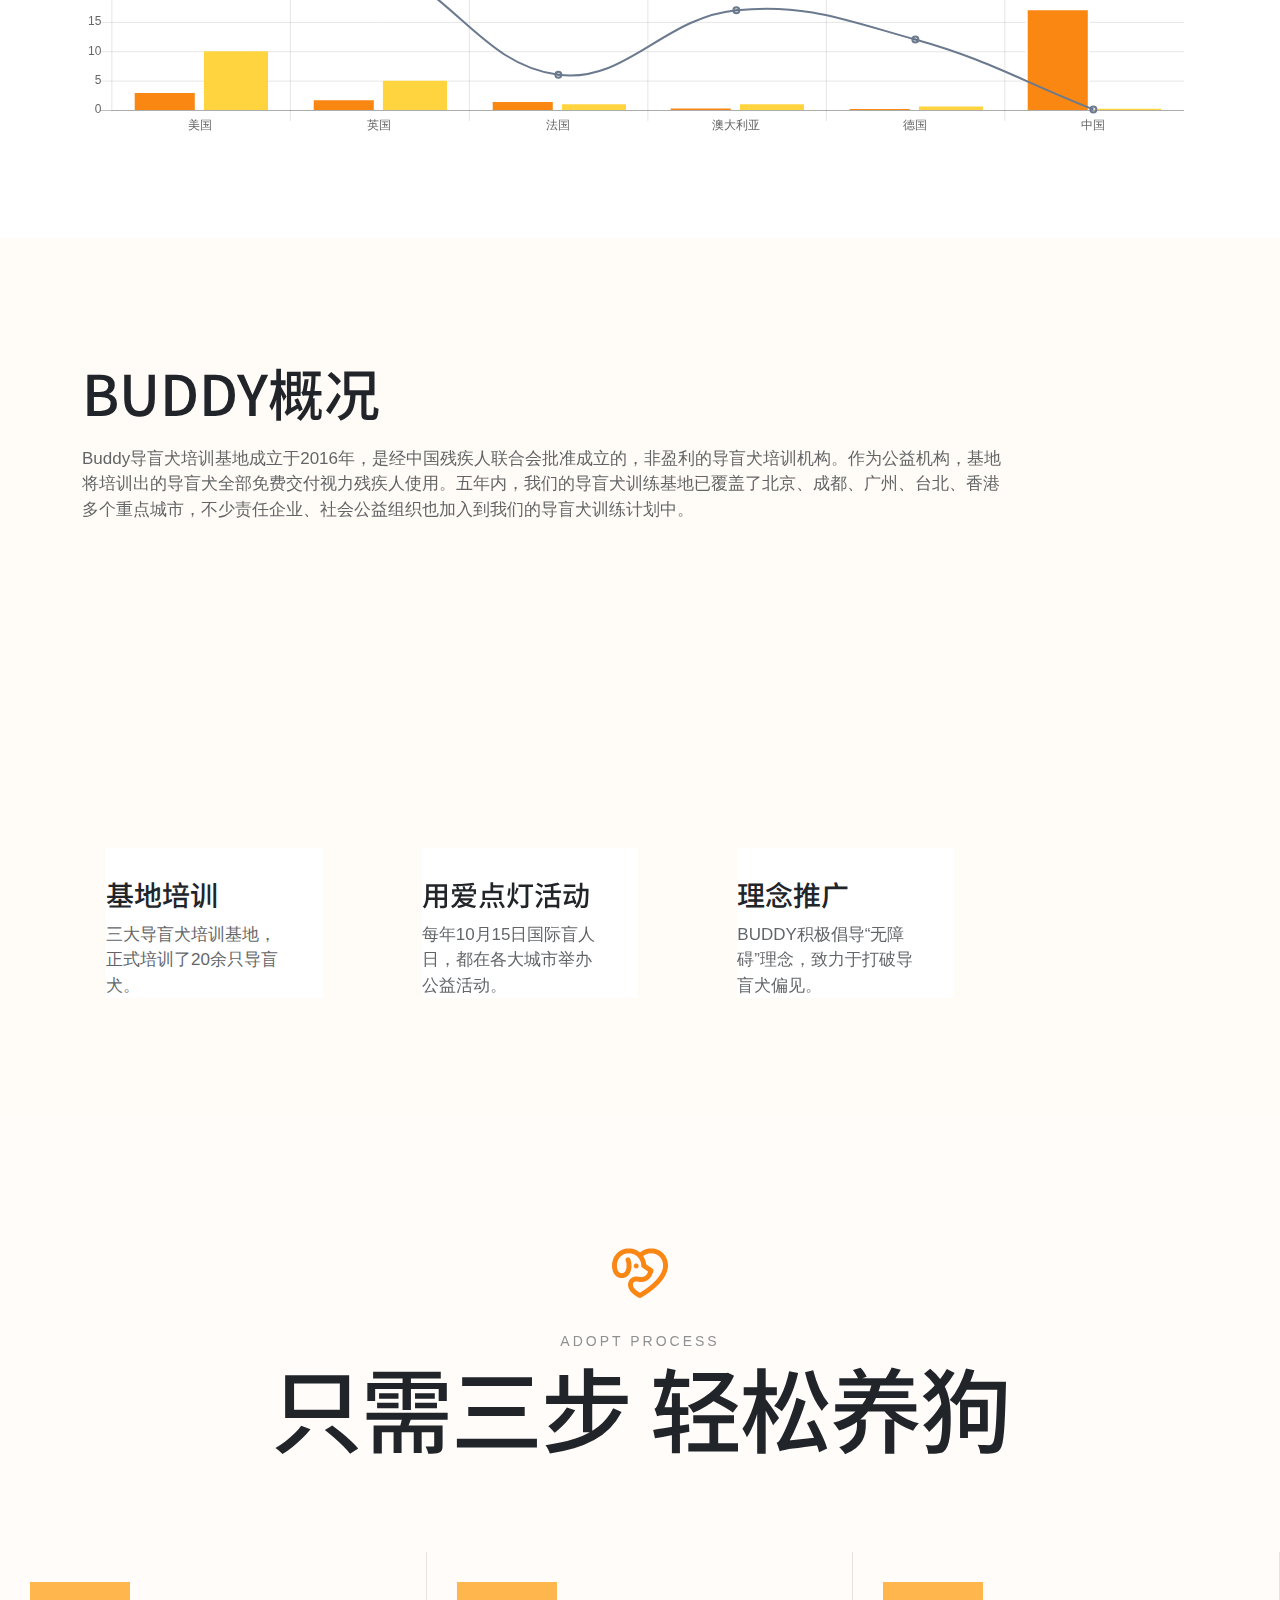
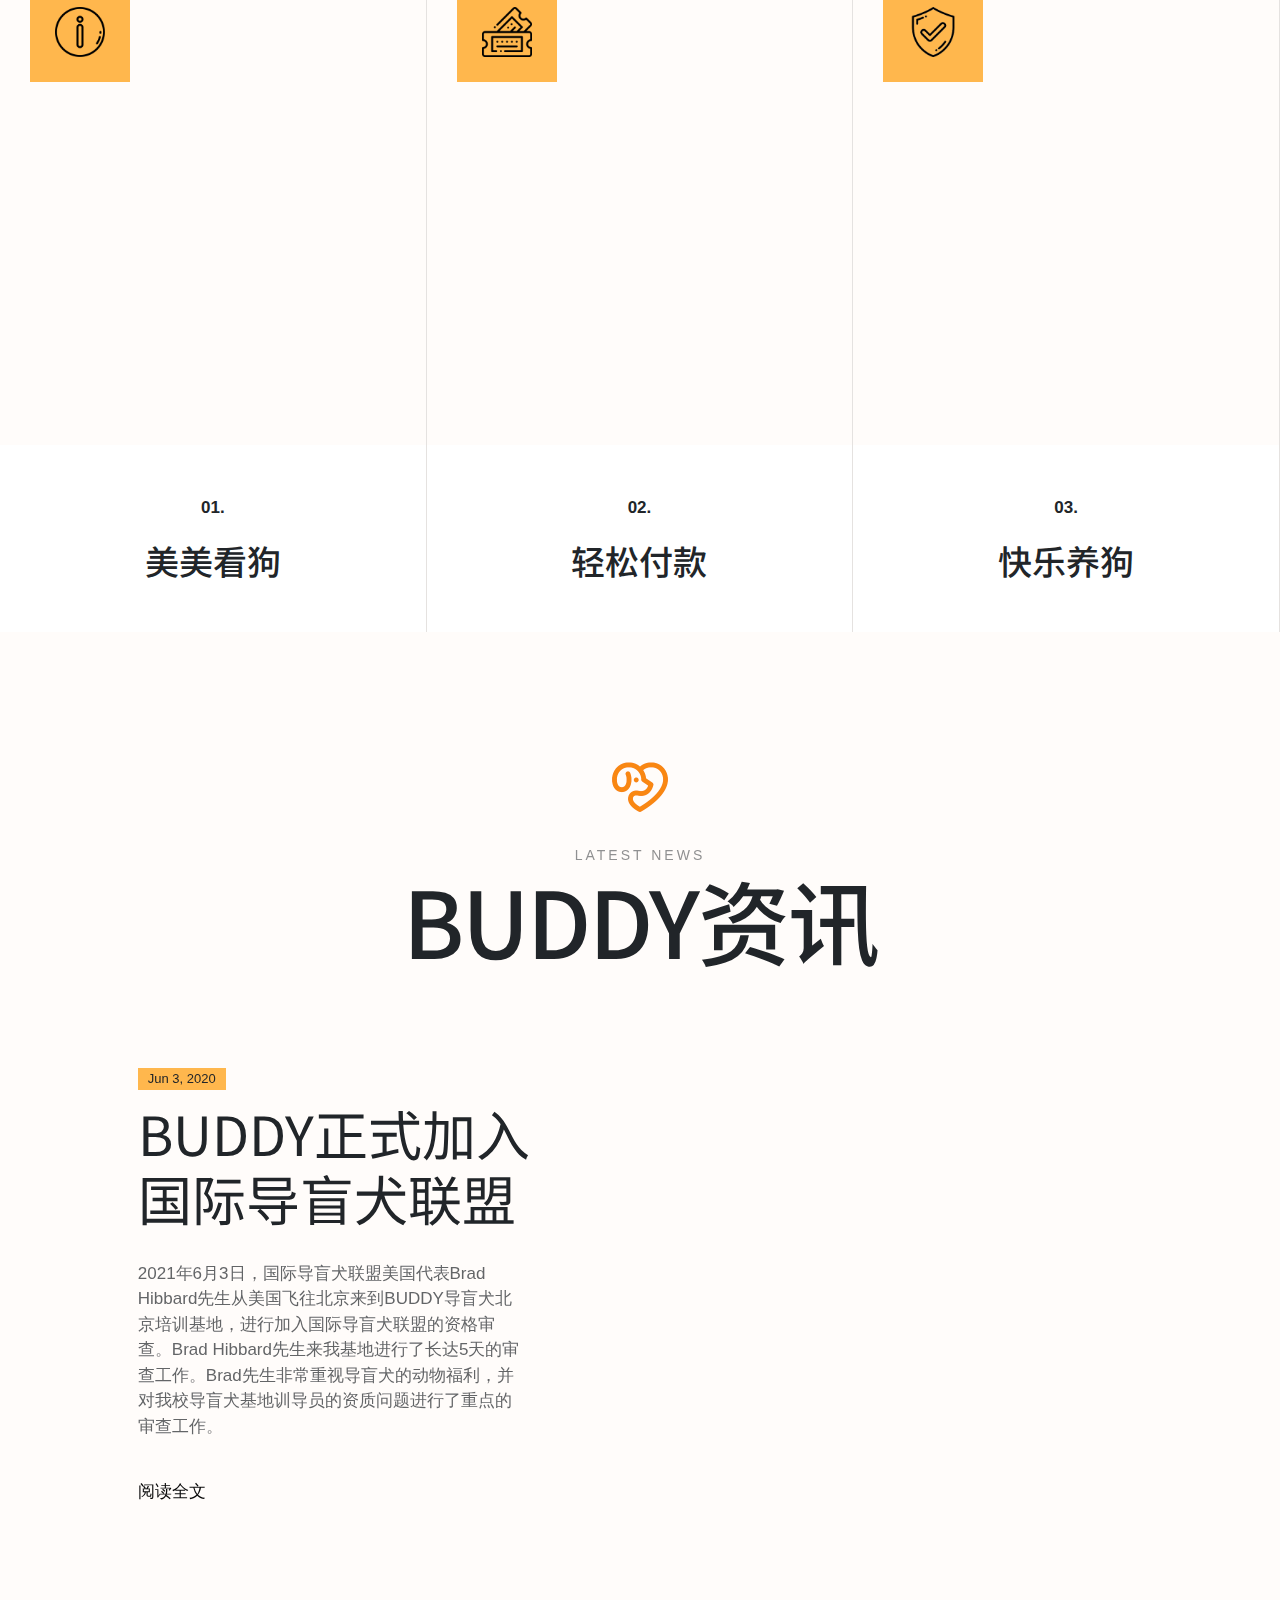
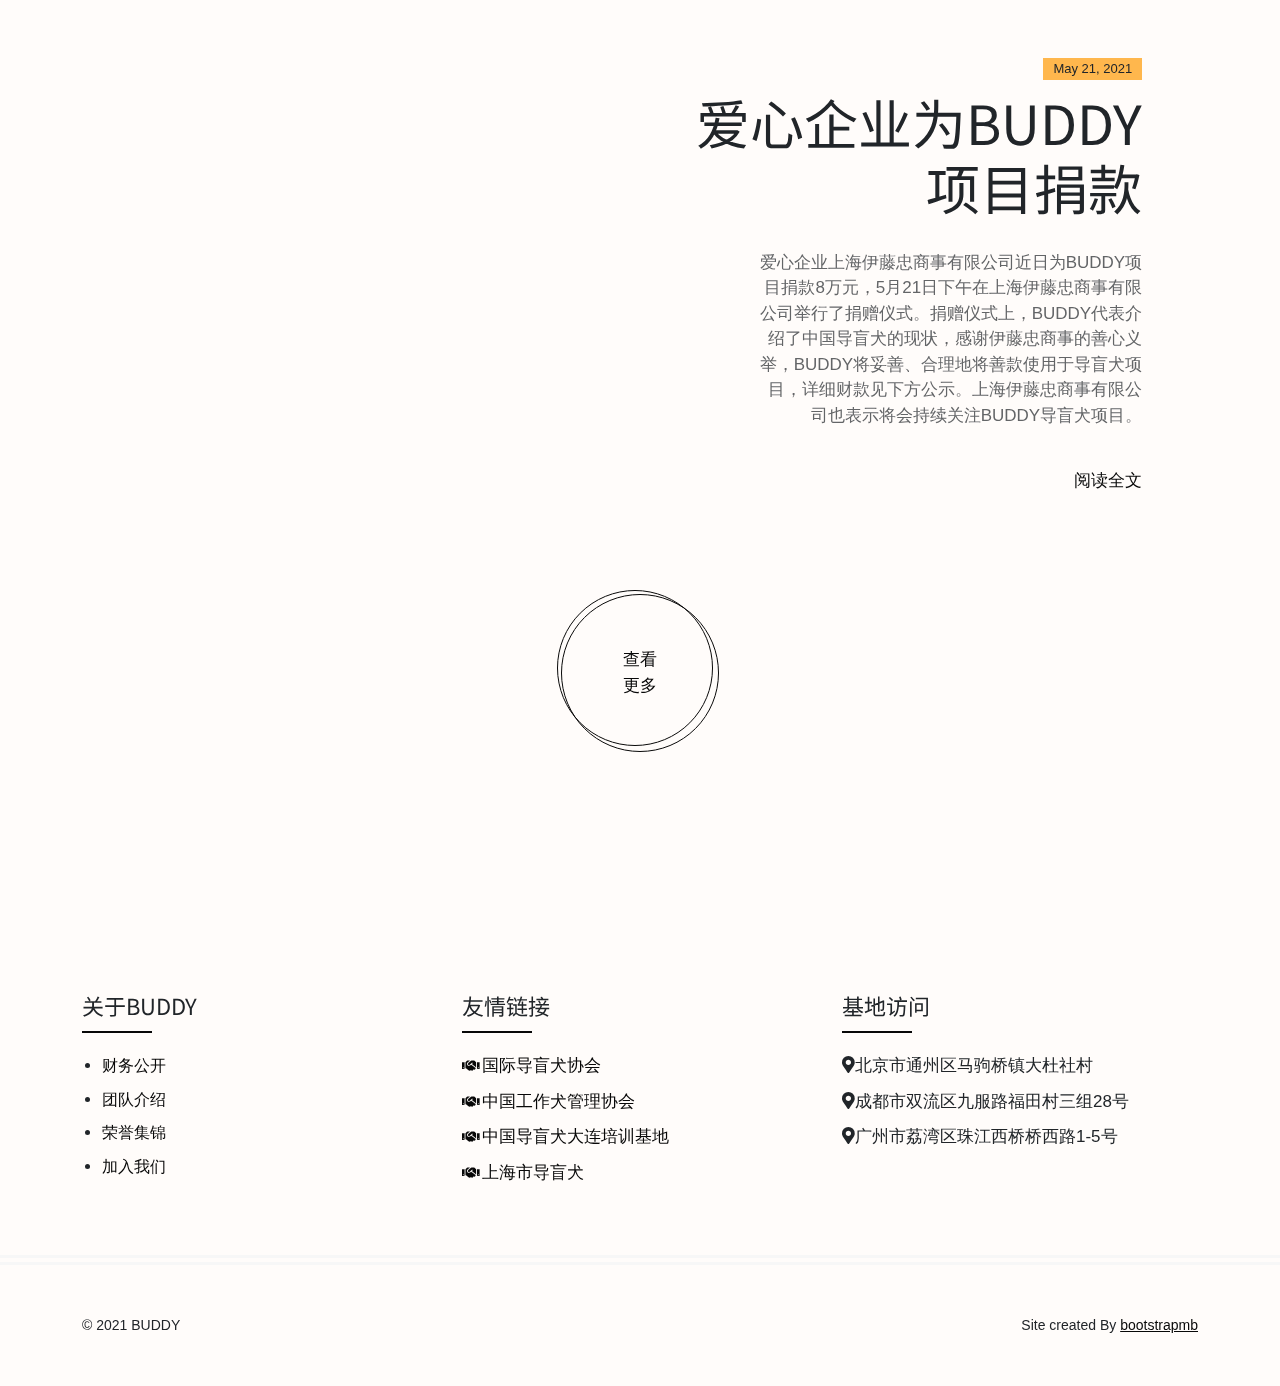
==== commit 937d9b12: "下午就Pre了。。。" ====
--- a/FinalProject/index.html
+++ b/FinalProject/index.html
@@ -194,7 +194,7 @@
             <!-- end swiper-slide -->
             <div class="swiper-slide">
               <div class="container-fluid">
-                <h1 style="font-size: 98px;">阳光不仅存在天空<br>还常驻于你的眼中</h1>
+                <h1>阳光不仅存在天空<br>还常驻于你的眼中</h1>
                 <p>文案美女们想想 <br>
                   文案美女们想想.</p>
               </div>
@@ -214,7 +214,7 @@
           <!-- end swiper-wrapper -->
         </div>
         <!-- end slider-texts -->
-        <div class="play-now"> <a href="videos/video.mp4" data-fancybox data-width="640" data-height="360"  class="play-btn"></a>
+        <div class="play-now"> <a href="video/video.mp4" data-fancybox data-width="640" data-height="360"  class="play-btn"></a>
           <svg version="1.1" xmlns="http://www.w3.org/2000/svg" xmlns:xlink="http://www.w3.org/1999/xlink" x="0px" y="0px" width="300px" height="300px" viewBox="0 0 300 300" enable-background="new 0 0 300 300" xml:space="preserve">
             <defs>
               <path id="circlePath" d="M 150, 150 m -60, 0 a 60,60 0 0,1 120,0 a 60,60 0 0,1 -120,0 "/>
@@ -252,7 +252,7 @@
                   <li>
                     <figure> <img src="images/icon01.png" alt="Image"> </figure>
                     <div class="content">
-                      <h5>Opening times</h5>
+                      <h5>HISTORY</h5>
                       <p>“Buddy”是世界上第一只导盲犬的名字。一战期间，德国成立了第一所导盲犬训练学校，主要为了帮助在战争中失明的德国军人，随后很多国家也开始建立了自己的导盲犬基地。</p>
                     </div>
                     <!-- end content --> 
@@ -260,9 +260,8 @@
                   <li>
                     <figure> <img src="images/icon02.png" alt="Image"> </figure>
                     <div class="content">
-                      <h5>Book Online</h5>
-                      <p>Some exhibitions and events carry <br>
-                        a separate charge</p>
+                      <h5>PRESENT</h5>
+                      <p>2016年，BUDDY正式成立。除了直接与盲人协会对接，为更多盲人培训专业的导盲犬外，我们还上线了“云领养”、“淘汰/退役犬领养”的通道，希望更多人可以关注到导盲犬领域。</p>
                     <!-- end content --> 
                   </li>
                 </ul>
@@ -282,7 +281,7 @@
               <div class="section-title">
                 <figure><img src="images/title-shape.png" alt="Image"></figure>
                 <h6>DOG'S TYPE</h6>
-                <h2>我们有的狗</h2>
+                <h2>主要犬种</h2>
               </div>
               <!-- end section-title -->
             </div>
@@ -298,7 +297,7 @@
                 <figure> <a href="#"><img src="images/event01.jpg" alt="Image" class="img"></a>
                   <div class="info">
                     <figure class="i"><img src="images/icon-info.png" alt="Image"></figure>
-                    <span>这段想想 尽量5-10个字</span>
+                    <span>BUDDY</span>
                   </div>
                   <!-- end info -->
                 </figure>
@@ -316,7 +315,7 @@
                 <figure> <a href="#"><img src="images/event02.jpg" alt="Image" class="img"></a>
                   <div class="info">
                     <figure class="i"><img src="images/icon-info.png" alt="Image"></figure>
-                    <span>这段想想 尽量5-10个字</span>
+                    <span>BUDDY</span>
                   </div>
                   <!-- end info -->
                 </figure>
@@ -334,7 +333,7 @@
                 <figure> <a href="#"><img src="images/event03.jpg" alt="Image" class="img"></a>
                   <div class="info">
                     <figure class="i"><img src="images/icon-info.png" alt="Image"></figure>
-                    <span>这段想想 尽量5-10个字</span>
+                    <span>BUDDY</span>
                   </div>
                   <!-- end info -->
                 </figure>
@@ -347,7 +346,7 @@
               <!-- end exhibition-box -->
             </div>
             <!-- end col-4 -->
-            <div class="col-12 text-center"> <a href="#" class="custom-button">看所有的狗</a> </div>
+            <div class="col-12 text-center"> <a href="#" class="custom-button">了解更多</a> </div>
             <!-- end col-12 -->
           </div>
           <!-- end row -->
@@ -554,7 +553,7 @@
             <div class="col-lg-10">
               <div class="text-box">
                 <h2>BUDDY概况</h2>
-                <p>Buddy导盲犬培训基地成立于2016年，是经中国残疾人联合会批准成立的，非盈利的导盲犬培训机构。作为公益机构，基地将培训出的导盲犬全部免费交付视力残疾人使用。五年内，我们的导盲犬训练基地已覆盖了北京、重庆、广州、台北、香港多个重点城市，不少责任企业、社会公益组织也加入到我们的导盲犬训练计划中。</p>
+                <p>Buddy导盲犬培训基地成立于2016年，是经中国残疾人联合会批准成立的，非盈利的导盲犬培训机构。作为公益机构，基地将培训出的导盲犬全部免费交付视力残疾人使用。五年内，我们的导盲犬训练基地已覆盖了北京、成都、广州、台北、香港多个重点城市，不少责任企业、社会公益组织也加入到我们的导盲犬训练计划中。</p>
               </div>
               <br>
               <br>
--- a/FinalProject/css/style.css
+++ b/FinalProject/css/style.css
@@ -54,8 +54,7 @@
 	
 
 */
-@import url("https://fonts.googleapis.com/css2?family=Cinzel:wght@400;600&family=DM+Sans:wght@400;500;700&display=swap");
-@import url('https://fonts.googleapis.com/css2?family=Noto+Sans+SC:wght@700&family=Noto+Serif+SC&display=swap');
+@import url('https://fonts.googleapis.com/css2?family=Noto+Sans+SC:wght@100;300&family=ZCOOL+XiaoWei&display=swap');
 * {
   outline: none !important;
 }
@@ -64,7 +63,6 @@
   margin: 0;
   padding: 0;
   font-family: 'DM Sans', sans-serif;
-  /* font-family: 'Noto Sans SC', sans-serif; */
   font-size: 17px;
 }
 
@@ -236,7 +234,7 @@
   font-size: 14px;
   font-weight: 600;
   color: #080808;
-  background: #f98712;
+  background: #FFB74D;
   border: none;
   padding: 0 50px;
 }
@@ -247,7 +245,7 @@
   font-size: 14px;
   font-weight: 600;
   color: #080808;
-  background: #f98712;
+  background: #FFB74D;
   border: none;
   padding: 0 50px;
 }
@@ -310,7 +308,7 @@
   align-items: center;
   justify-content: center;
   margin-right: 15px;
-  background: #f98712;
+  background: #FFB74D;
   border-radius: 50%;
   font-family: "Font Awesome 5 Pro";
   font-size: 13px;
@@ -404,7 +402,7 @@
   width: 100%;
   display: block;
   color: #fff;
-  font-family: 'Cinzel', serif;
+  font-family: 'Noto Sans SC', sans-serif;
   font-size: 18px;
   text-align: center;
   margin-top: 15px;
@@ -562,7 +560,7 @@
 .search-box .container .form h3 {
   width: 100%;
   display: block;
-  font-family: 'Cinzel', serif;
+  font-family: 'Noto Sans SC', sans-serif;
   margin-bottom: 30px;
   font-size: 30px;
 }
@@ -597,7 +595,7 @@
   width: 100%;
   display: block;
   font-size: 20px;
-  font-family: 'Cinzel', serif;
+  font-family: 'Noto Sans SC', sans-serif;
   font-weight: 400;
 }
 .search-box .container .search-events ul li h5 a {
@@ -730,9 +728,9 @@
   width: 100%;
   display: block;
   font-size: 26px;
-  font-family: 'Cinzel', serif;
+  font-family: 'Noto Sans SC', sans-serif;
   margin-bottom: 15px;
-  color: #f98712;
+  color: #FFB74D;
 }
 .side-widget .display-mobile {
   width: 100%;
@@ -760,7 +758,7 @@
 }
 .side-widget .display-mobile .custom-menu ul li {
   width: 100%;
-  font-family: 'Cinzel', serif;
+  font-family: 'Noto Sans SC', sans-serif;
   font-size: 20px;
 }
 .side-widget .display-mobile .custom-menu ul li a {
@@ -770,7 +768,7 @@
 }
 .side-widget .display-mobile .custom-menu ul li a:hover {
   text-decoration: none;
-  color: #f98712;
+  color: #FFB74D;
 }
 .side-widget .display-mobile .site-menu {
   width: 100%;
@@ -784,7 +782,7 @@
 }
 .side-widget .display-mobile .site-menu ul li {
   width: 100%;
-  font-family: 'Cinzel', serif;
+  font-family: 'Noto Sans SC', sans-serif;
   font-size: 20px;
 }
 .side-widget .display-mobile .site-menu ul li a {
@@ -794,7 +792,7 @@
 }
 .side-widget .display-mobile .site-menu ul li a:hover {
   text-decoration: none;
-  color: #f98712;
+  color: #FFB74D;
 }
 
 /* NAVBAR */
@@ -826,7 +824,7 @@
   line-height: 56px;
 }
 .navbar.light .navbar-button a:hover {
-  border-color: #f98712;
+  border-color: #FFB74D;
   background: none;
   color: #fff;
 }
@@ -880,12 +878,12 @@
   bottom: -4px;
   height: 4px;
   width: 0;
-  background: #f98712;
+  background: #FFB74D;
   transition: width .25s ease;
 }
 .navbar .custom-menu ul li a:hover:before {
   width: 50%;
-  background: #f98712;
+  background: #FFB74D;
   transition: width .25s ease;
 }
 .navbar .custom-menu ul li a:hover:after {
@@ -933,12 +931,12 @@
   bottom: -4px;
   height: 4px;
   width: 0;
-  background: #f98712;
+  background: #FFB74D;
   transition: width .25s ease;
 }
 .navbar .site-menu ul li a:hover:before {
   width: 50%;
-  background: #f98712;
+  background: #FFB74D;
   transition: width .25s ease;
 }
 .navbar .site-menu ul li a:hover:after {
@@ -970,7 +968,7 @@
   line-height: 60px;
   display: inline-block;
   padding: 0 40px;
-  background: #f98712;
+  background: #FFB74D;
   color: #080808;
   font-size: 14px;
   font-weight: 700;
@@ -1040,7 +1038,7 @@
 .slider .kinetic-texts .swiper-slide h1 {
   font-size: 126px;
   font-weight: 400;
-  font-family: 'Cinzel', serif;
+  font-family: 'Noto Sans SC', sans-serif;
   line-height: 1;
   margin-bottom: 30px;
 }
@@ -1109,9 +1107,7 @@
 .slider .slider-texts .swiper-slide h1 {
   font-size: 126px;
   font-weight: 400;
-  /* font-family: 'Cinzel', serif; */
-  /* font-family: 'Noto Serif SC', serif; */
-  font-family: 'Noto Sans SC', sans-serif;
+  font-family: 'ZCOOL XiaoWei', serif;
   line-height: 1;
   margin-bottom: 30px;
 }
@@ -1164,7 +1160,7 @@
   justify-content: center;
   align-items: center;
   font-size: 30px;
-  background: #f98712;
+  background: #F98712;
   color: #ffd43f;
   margin-left: auto;
   margin-right: 8px;
@@ -1181,7 +1177,7 @@
 }
 .slider .slider-nav .button-prev:hover {
   background: #ffd43f;
-  color: #f98712;
+  color: #F98712;
 }
 .slider .slider-nav .button-next {
   width: 64px;
@@ -1190,7 +1186,7 @@
   justify-content: center;
   align-items: center;
   font-size: 30px;
-  background: #f98712;
+  background: #F98712;
   color: #ffd43f;
   position: relative;
   z-index: 3;
@@ -1205,7 +1201,7 @@
 }
 .slider .slider-nav .button-next:hover {
   background: #ffd43f;
-  color: #f98712;
+  color: #F98712;
 }
 
 /* PLAY NOW */
@@ -1287,7 +1283,7 @@
 .page-header .inner h1 {
   font-size: 126px;
   font-weight: 400;
-  font-family: 'Cinzel', serif;
+  font-family: 'Noto Sans SC', sans-serif;
   line-height: 1;
   margin-bottom: 30px;
   position: relative;
@@ -1310,7 +1306,7 @@
   transform: translateX(-140%);
 }
 .page-header .inner .svg-morph path {
-  fill: #f98712;
+  fill: #FFB74D;
   animation-name: svg-morph;
   -webkit-animation-timing-function: cubic-bezier(0.785, 0.135, 0.15, 0.86);
   -moz-animation-timing-function: cubic-bezier(0.785, 0.135, 0.15, 0.86);
@@ -1418,7 +1414,7 @@
   display: block;
   margin-bottom: 0;
   font-size: 92px;
-  font-family: 'Cinzel', serif;
+  font-family: 'Noto Sans SC', sans-serif;
   letter-spacing: -2px;
   line-height: 1;
 }
@@ -1452,12 +1448,12 @@
   bottom: -4px;
   height: 4px;
   width: 0;
-  background: #f98712;
+  background: #FFB74D;
   transition: width .25s ease;
 }
 .custom-link:hover:before {
   width: 50%;
-  background: #f98712;
+  background: #FFB74D;
   transition: width .25s ease;
 }
 .custom-link:hover:after {
@@ -1475,7 +1471,7 @@
   height: 70px;
   line-height: 70px;
   display: inline-block;
-  background: #f98712;
+  background: #FFB74D;
   padding: 0 40px;
   color: #080808;
   font-size: 14px;
@@ -1620,7 +1616,7 @@
 .side-icon-list ul li .content h5 {
   width: 100%;
   display: block;
-  font-family: 'Cinzel', serif;
+  font-family: 'Noto Sans SC', sans-serif;
   font-size: 22px;
   margin-bottom: 15px;
   font-weight: 600;
@@ -1677,7 +1673,7 @@
   width: 100%;
   display: block;
   font-size: 30px;
-  font-family: 'Cinzel', serif;
+  font-family: 'Noto Sans SC', sans-serif;
 }
 .image-box-carousel .content-box .custom-link {
   color: #999;
@@ -1704,14 +1700,14 @@
   z-index: 0;
   font-size: 14px;
   font-weight: 500;
-  background: #f98712;
+  background: #FFB74D;
   border-radius: 40px;
 }
 .side-content h2 {
   width: 100%;
   display: block;
   margin-bottom: 20px;
-  font-family: 'Cinzel', serif;
+  font-family: 'Noto Sans SC', sans-serif;
   font-size: 52px;
 }
 .side-content p {
@@ -1777,7 +1773,7 @@
   width: 100%;
   display: block;
   font-size: 52px;
-  font-family: 'Cinzel', serif;
+  font-family: 'Noto Sans SC', sans-serif;
   margin-bottom: 30px;
 }
 .side-list ul {
@@ -1837,7 +1833,7 @@
   display: block;
   margin-bottom: 0;
   font-size: 52px;
-  font-family: 'Cinzel', serif;
+  font-family: 'Noto Sans SC', sans-serif;
   letter-spacing: -2px;
   line-height: 1;
 }
@@ -1877,7 +1873,7 @@
 }
 .counter-box .odometer {
   font-size: 82px;
-  font-family: 'Cinzel', serif;
+  font-family: 'Noto Sans SC', sans-serif;
   display: inline-block;
   line-height: 1;
   position: relative;
@@ -1887,7 +1883,7 @@
   content: "";
   width: 70px;
   height: 70px;
-  background: #f98712;
+  background: #FFB74D;
   border-radius: 50%;
   position: absolute;
   right: -50px;
@@ -1896,7 +1892,7 @@
 }
 .counter-box .value {
   font-size: 82px;
-  font-family: 'Cinzel', serif;
+  font-family: 'Noto Sans SC', sans-serif;
   display: inline-block;
   line-height: 1;
   margin-left: 10px;
@@ -1964,7 +1960,7 @@
   width: 100%;
   display: block;
   font-size: 28px;
-  font-family: 'Cinzel', serif;
+  font-family: 'Noto Sans SC', sans-serif;
   margin-bottom: 10px;
 }
 .image-content-box .content-box p {
@@ -2053,7 +2049,7 @@
 .collection-box h4 {
   width: 100%;
   display: block;
-  font-family: 'Cinzel', serif;
+  font-family: 'Noto Sans SC', sans-serif;
   font-size: 30px;
   margin-bottom: 20px;
 }
@@ -2134,7 +2130,7 @@
   z-index: 0;
   font-size: 14px;
   font-weight: 500;
-  background: #f98712;
+  background: #FFB74D;
   border-radius: 40px;
 }
 .exhibition-box figure .info figure {
@@ -2182,7 +2178,7 @@
 .exhibition-box .content-box h4 {
   width: 100%;
   display: block;
-  font-family: 'Cinzel', serif;
+  font-family: 'Noto Sans SC', sans-serif;
   font-size: 30px;
   margin-bottom: 20px;
 }
@@ -2215,14 +2211,14 @@
   width: 100%;
   display: block;
   margin-bottom: 20px;
-  font-family: 'Cinzel', serif;
+  font-family: 'Noto Sans SC', sans-serif;
   font-size: 56px;
 }
 .text-box h3 {
   width: 100%;
   display: block;
   margin-bottom: 20px;
-  font-family: 'Cinzel', serif;
+  font-family: 'Noto Sans SC', sans-serif;
   font-size: 46px;
 }
 .text-box p {
@@ -2245,7 +2241,7 @@
   width: 100%;
   display: block;
   margin-bottom: 20px;
-  font-family: 'Cinzel', serif;
+  font-family: 'Noto Sans SC', sans-serif;
   font-size: 26px;
   font-weight: 600;
 }
@@ -2302,7 +2298,7 @@
   display: block;
   margin-bottom: 0;
   font-size: 62px;
-  font-family: 'Cinzel', serif;
+  font-family: 'Noto Sans SC', sans-serif;
   letter-spacing: -2px;
   line-height: 1;
 }
@@ -2338,13 +2334,13 @@
   border-bottom: 3px solid #080808;
   margin-right: 40px;
   float: left;
-  font-family: 'Cinzel', serif;
+  font-family: 'Noto Sans SC', sans-serif;
   transform: rotate(-90deg);
   font-weight: 700;
 }
 .art-slider-content .swiper-slide h3 {
   display: block;
-  font-family: 'Cinzel', serif;
+  font-family: 'Noto Sans SC', sans-serif;
   font-weight: 700;
   margin: 0;
 }
@@ -2418,7 +2414,7 @@
   flex-wrap: wrap;
   align-items: center;
   justify-content: center;
-  background: #f98712;
+  background: #FFB74D;
   position: absolute;
   left: 30px;
   top: 30px;
@@ -2472,7 +2468,7 @@
   width: 100%;
   display: block;
   font-size: 34px;
-  font-family: 'Cinzel', serif;
+  font-family: 'Noto Sans SC', sans-serif;
   margin-bottom: 0;
 }
 .image-icon-box .content-box p {
@@ -2508,12 +2504,12 @@
   bottom: 0;
   height: 4px;
   width: 0;
-  background: #f98712;
+  background: #FFB74D;
   transition: width .25s ease;
 }
 .image-icon-box .content-box a:hover:before {
   width: 50%;
-  background: #f98712;
+  background: #FFB74D;
   transition: width .25s ease;
 }
 .image-icon-box .content-box a:hover:after {
@@ -2537,7 +2533,7 @@
   margin: 0;
 }
 .cta-box.dark .custom-button:hover {
-  background: #f98712;
+  background: #FFB74D;
   color: #080808;
 }
 .cta-box.dark .custom-button:hover:before {
@@ -2564,7 +2560,7 @@
   display: block;
   margin-bottom: 0;
   font-size: 92px;
-  font-family: 'Cinzel', serif;
+  font-family: 'Noto Sans SC', sans-serif;
   letter-spacing: -2px;
 }
 .cta-box h2 strong {
@@ -2590,7 +2586,7 @@
   width: 100%;
   display: flex;
   flex-wrap: wrap;
-  background: #f98712;
+  background: #FFB74D;
   color: #080808;
   padding: 60px;
   margin: 50px 0;
@@ -2599,7 +2595,7 @@
   width: 100%;
   display: block;
   font-size: 52px;
-  font-family: 'Cinzel', serif;
+  font-family: 'Noto Sans SC', sans-serif;
   margin-bottom: 20px;
   line-height: 1.2;
 }
@@ -2670,7 +2666,7 @@
   height: 22px;
   line-height: 22px;
   display: inline-block;
-  background: #f98712;
+  background: #FFB74D;
   padding: 0 10px;
   font-size: 13px;
   font-weight: 500;
@@ -2680,7 +2676,7 @@
   display: block;
   font-size: 54px;
   font-weight: 400;
-  font-family: 'Cinzel', serif;
+  font-family: 'Noto Sans SC', sans-serif;
   margin-bottom: 30px;
   margin-top: 10px;
 }
@@ -2699,7 +2695,7 @@
   flex-wrap: wrap;
   align-items: center;
   justify-content: space-between;
-  background: #f98712;
+  background: #FFB74D;
   padding: 50px 0;
 }
 .newsletter-box .form {
@@ -2727,7 +2723,7 @@
   display: block;
   margin-bottom: 0;
   font-size: 72px;
-  font-family: 'Cinzel', serif;
+  font-family: 'Noto Sans SC', sans-serif;
   letter-spacing: -2px;
   line-height: 1;
 }
@@ -2757,7 +2753,7 @@
 }
 .newsletter-box .form input[type="submit"] {
   width: 30%;
-  background: #f98712;
+  background: #FFB74D;
   padding: 0;
 }
 .newsletter-box .newsletter-image {
@@ -2784,7 +2780,7 @@
   width: 100%;
   display: block;
   margin-bottom: 15px;
-  font-family: 'Cinzel', serif;
+  font-family: 'Noto Sans SC', sans-serif;
   font-size: 24px;
   font-weight: 600;
 }
@@ -2830,7 +2826,7 @@
   display: flex;
   flex-wrap: wrap;
   position: relative;
-  background: #f98712;
+  background: #FFB74D;
 }
 .google-maps iframe {
   width: 100%;
@@ -2880,7 +2876,7 @@
   height: 22px;
   line-height: 22px;
   display: inline-block;
-  background: #f98712;
+  background: #FFB74D;
   padding: 0 10px;
   font-size: 13px;
   font-weight: 500;
@@ -2890,7 +2886,7 @@
   display: block;
   font-size: 54px;
   font-weight: 400;
-  font-family: 'Cinzel', serif;
+  font-family: 'Noto Sans SC', sans-serif;
   margin-bottom: 30px;
   margin-top: 10px;
 }
@@ -2898,10 +2894,10 @@
   width: 100%;
   display: block;
   margin: 40px 0;
-  font-family: 'Cinzel', serif;
+  font-family: 'Noto Sans SC', sans-serif;
   font-size: 22px;
   padding-left: 40px;
-  border-left: 4px solid #f98712;
+  border-left: 4px solid #FFB74D;
 }
 .blog-post .content-box p {
   width: 100%;
@@ -2943,7 +2939,7 @@
   color: #080808;
   margin-bottom: 30px;
   padding-bottom: 30px;
-  font-family: 'Cinzel', serif;
+  font-family: 'Noto Sans SC', sans-serif;
 }
 .sidebar .widget .widget-title:after {
   content: "";
@@ -2972,7 +2968,7 @@
 }
 .sidebar .widget form input[type="submit"] {
   margin-top: 10px;
-  background: #f98712;
+  background: #FFB74D;
   color: #fff;
 }
 .sidebar .widget .categories {
@@ -3016,7 +3012,7 @@
   display: inline-block;
 }
 .pagination .page-item.active .page-link {
-  background: #f98712;
+  background: #FFB74D;
   border-color: transparent;
   color: #fff;
 }
@@ -3061,7 +3057,7 @@
   font-weight: 400;
   font-size: 22px;
   margin-bottom: 20px;
-  font-family: 'Cinzel', serif;
+  font-family: 'Noto Sans SC', sans-serif;
   position: relative;
   padding-bottom: 15px;
 }
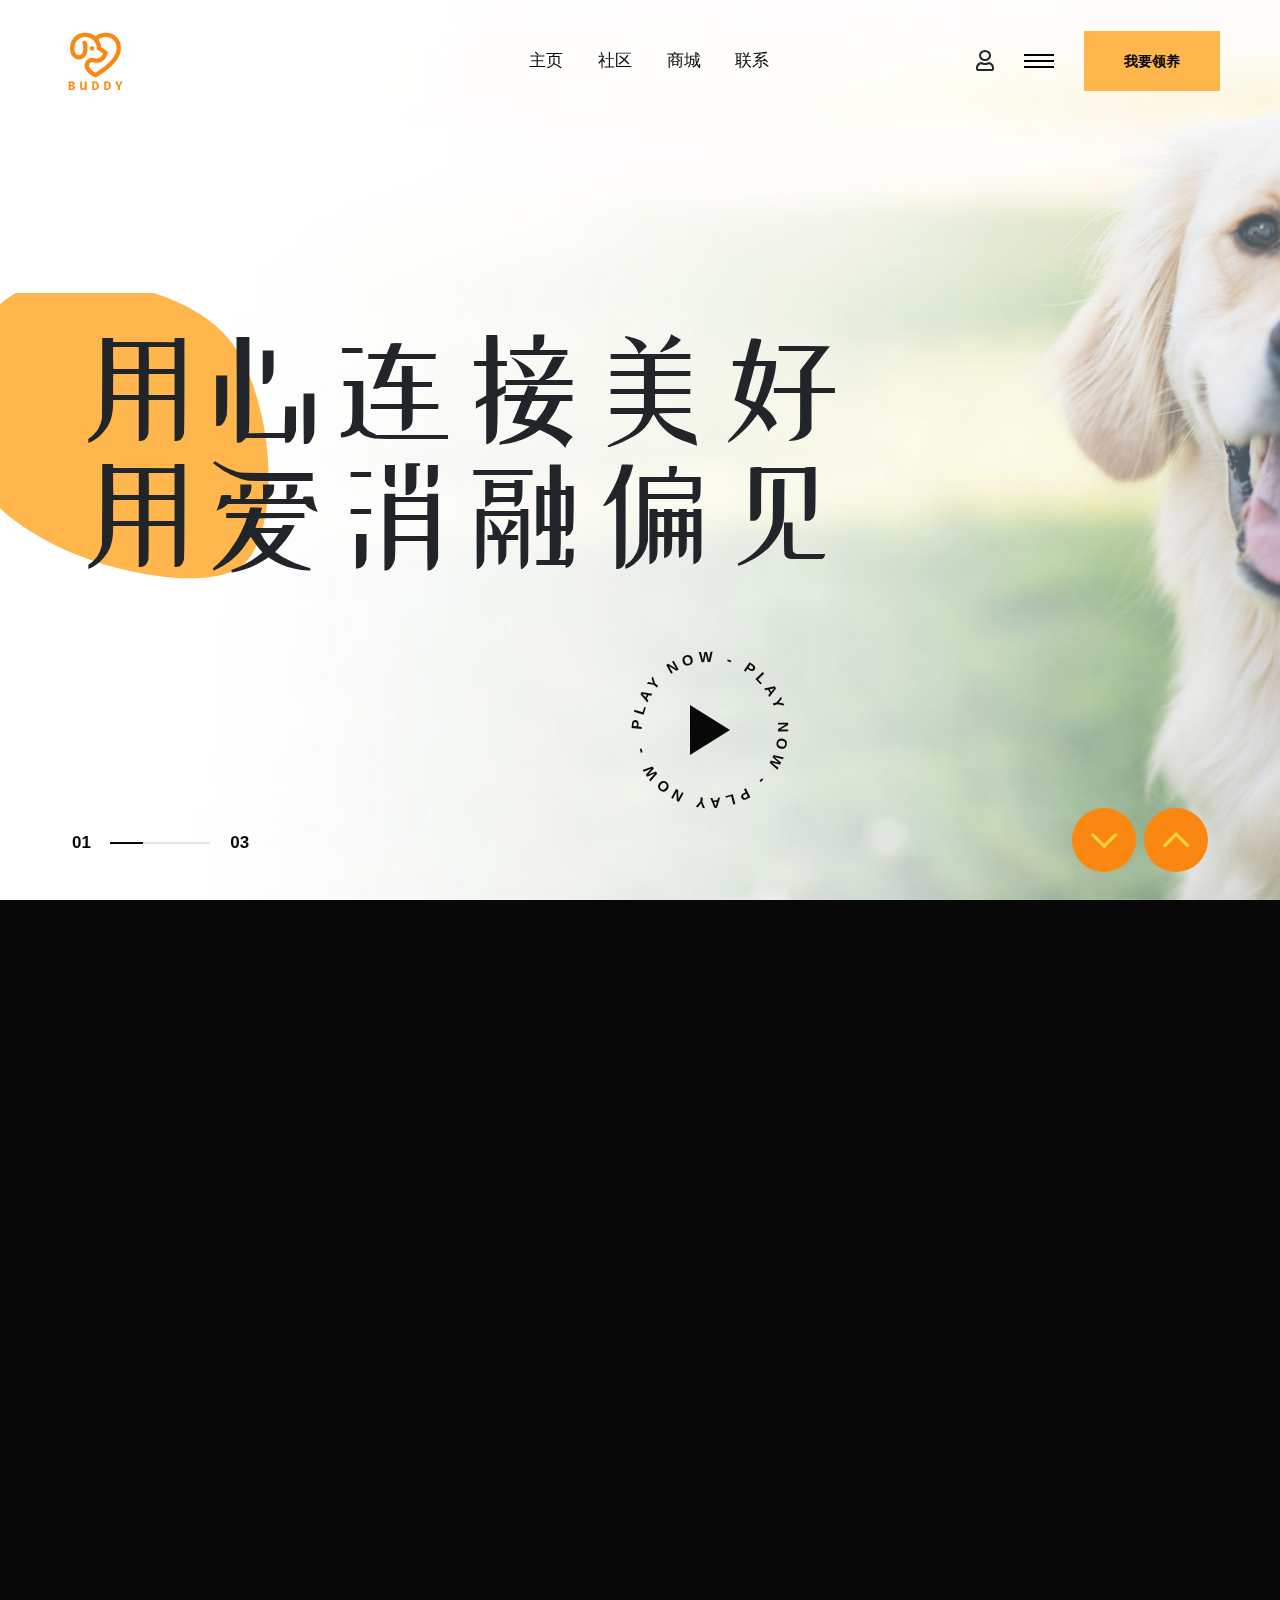
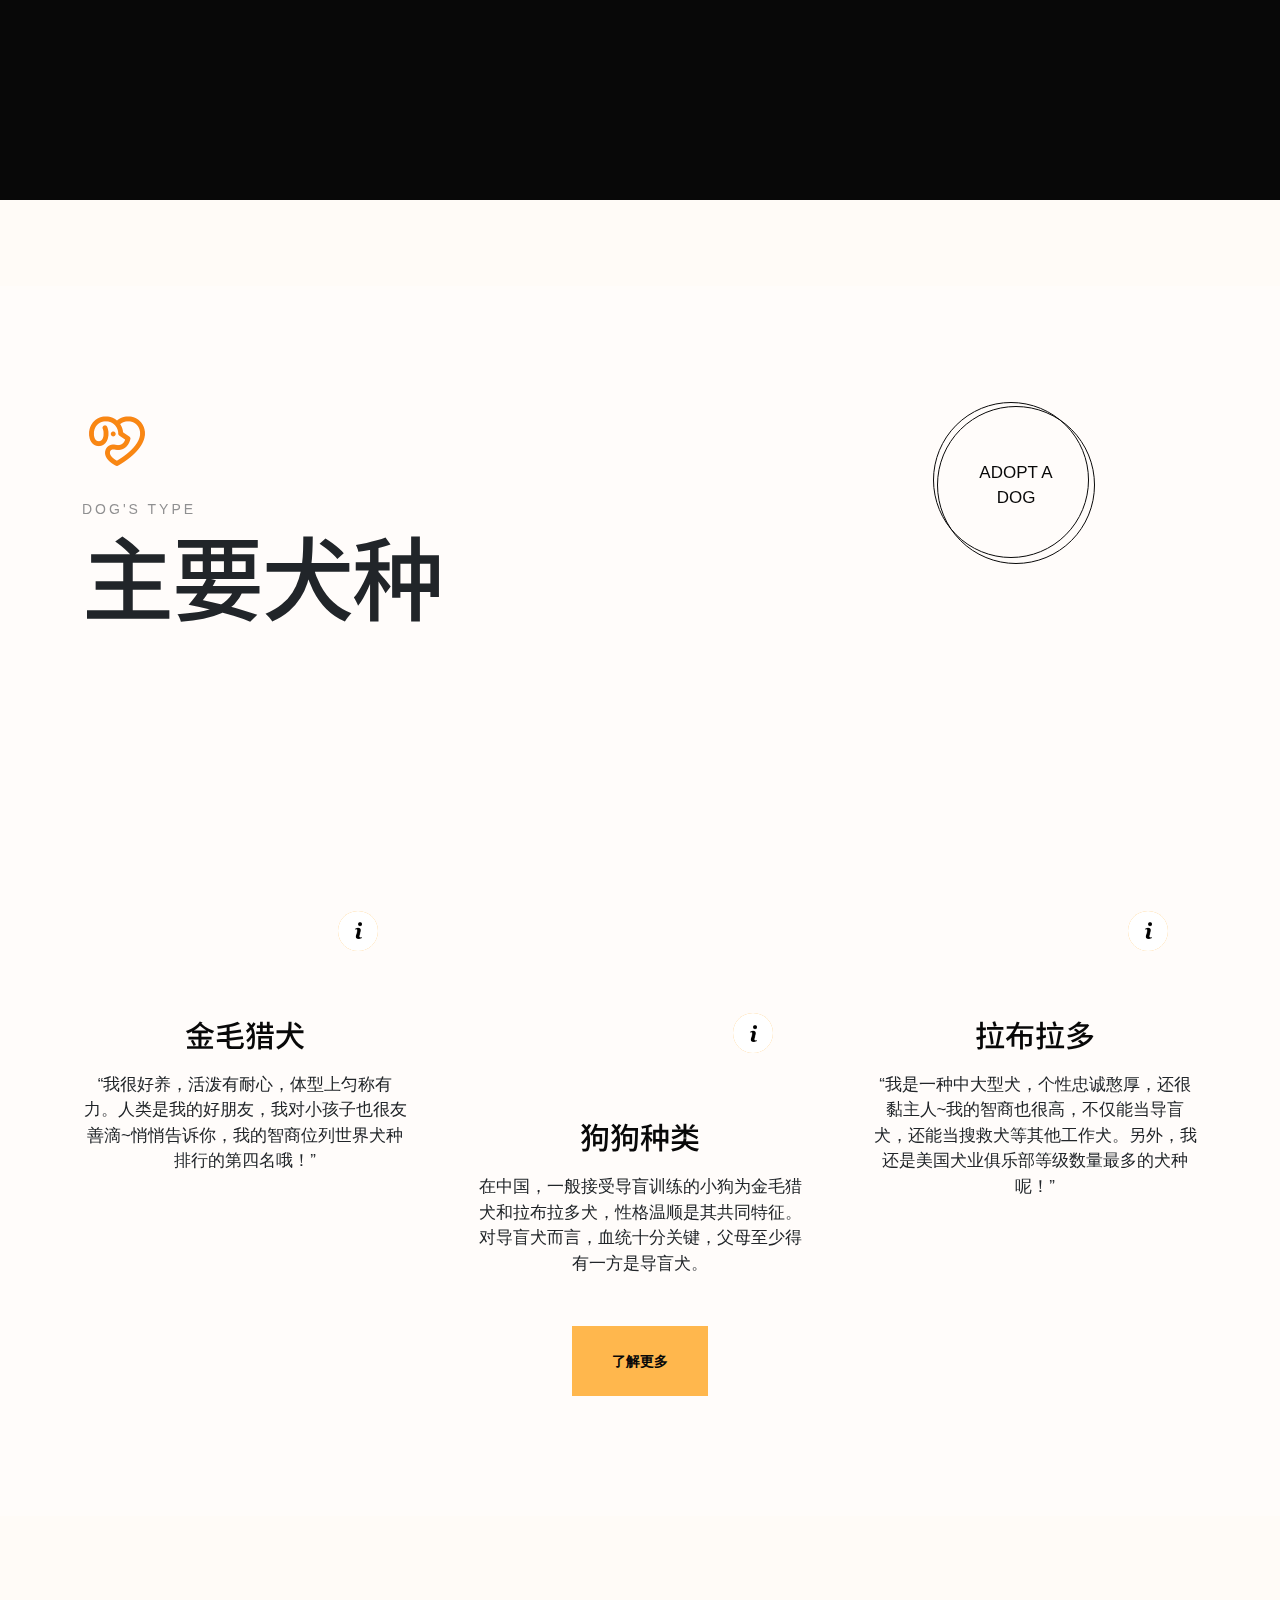
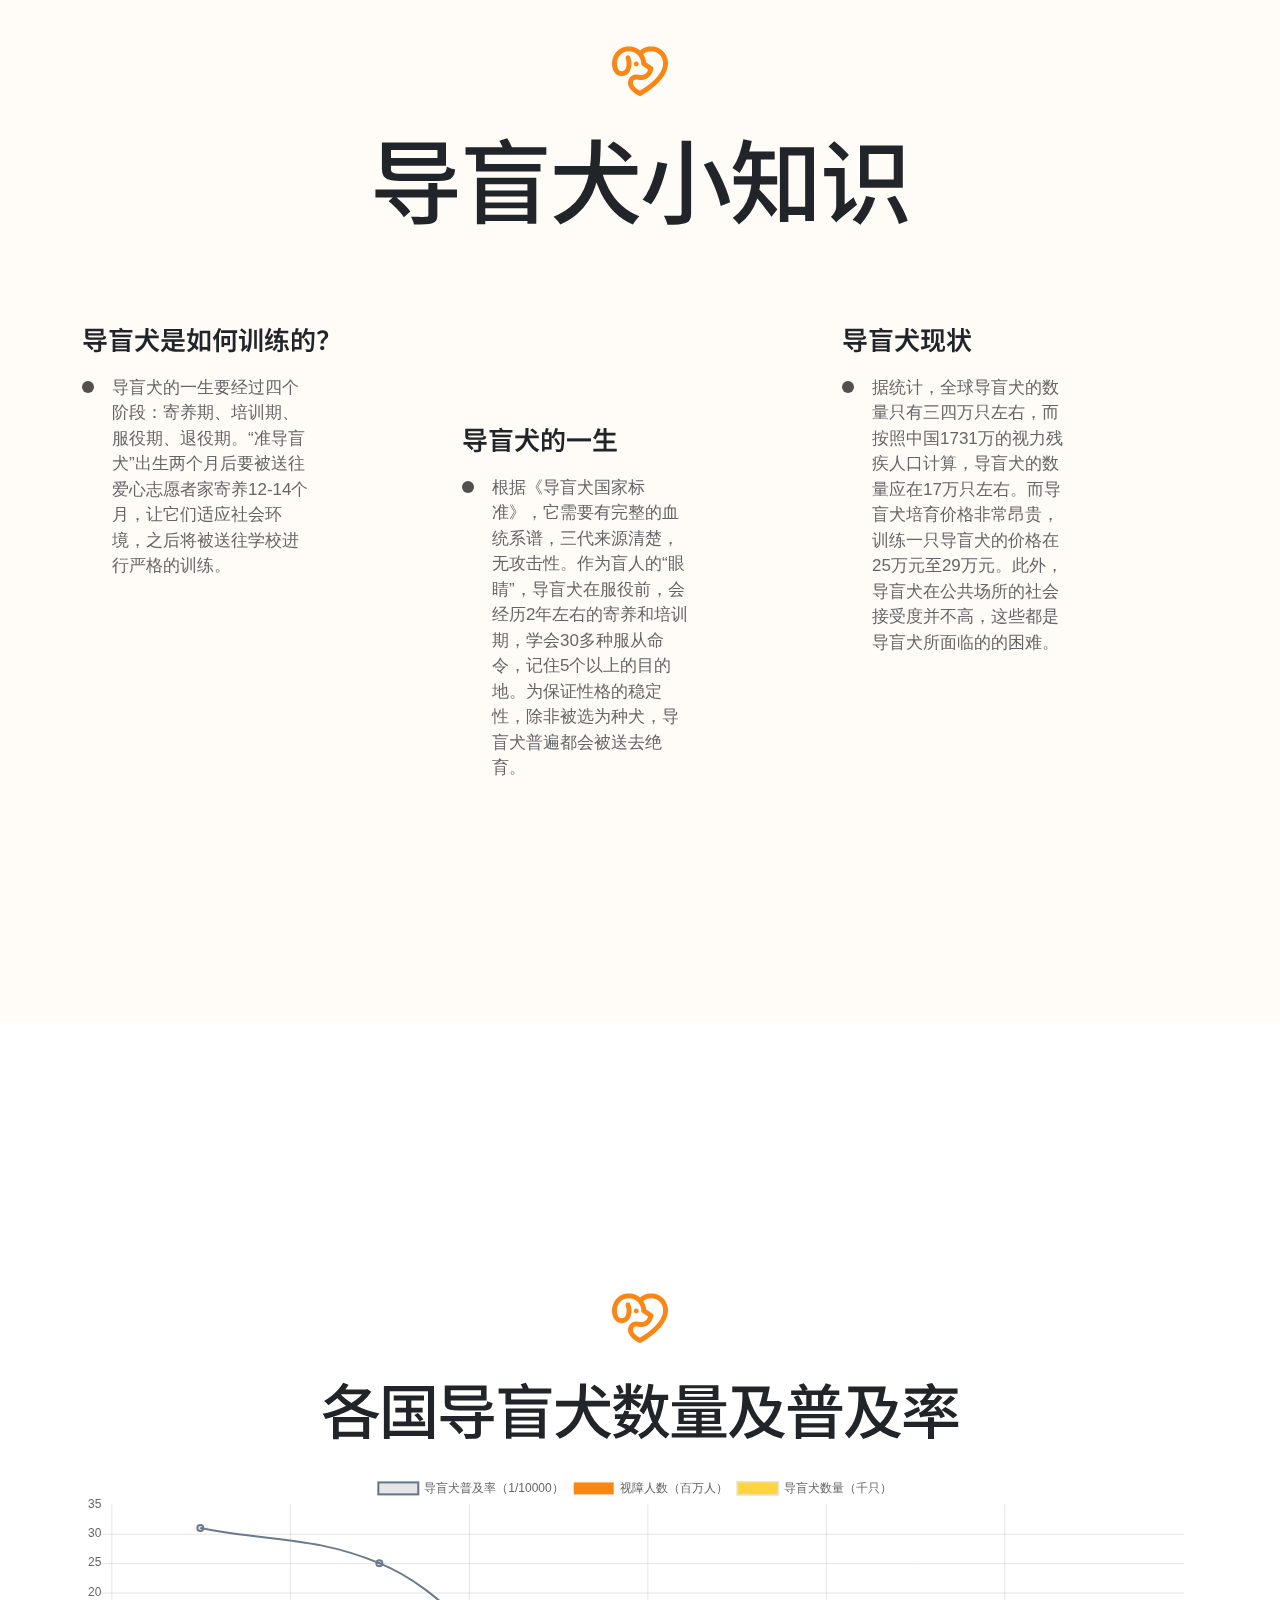
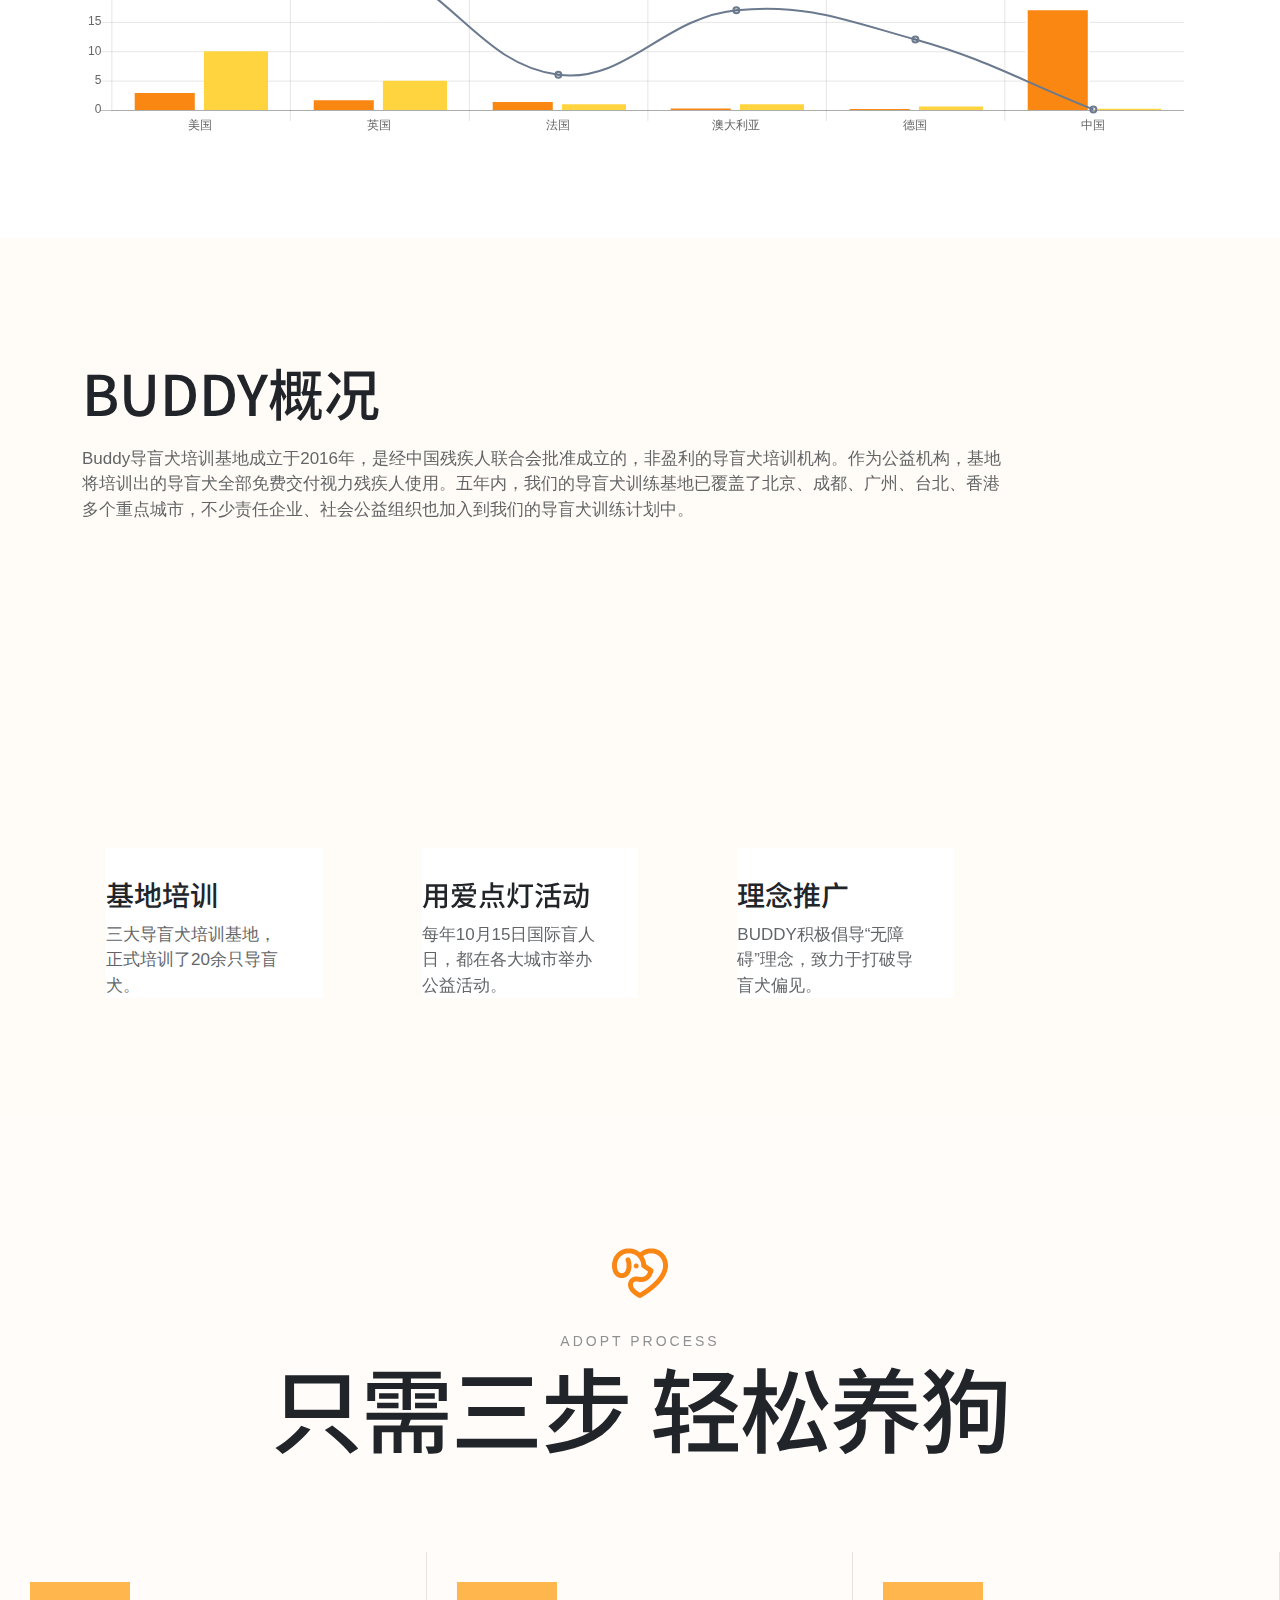
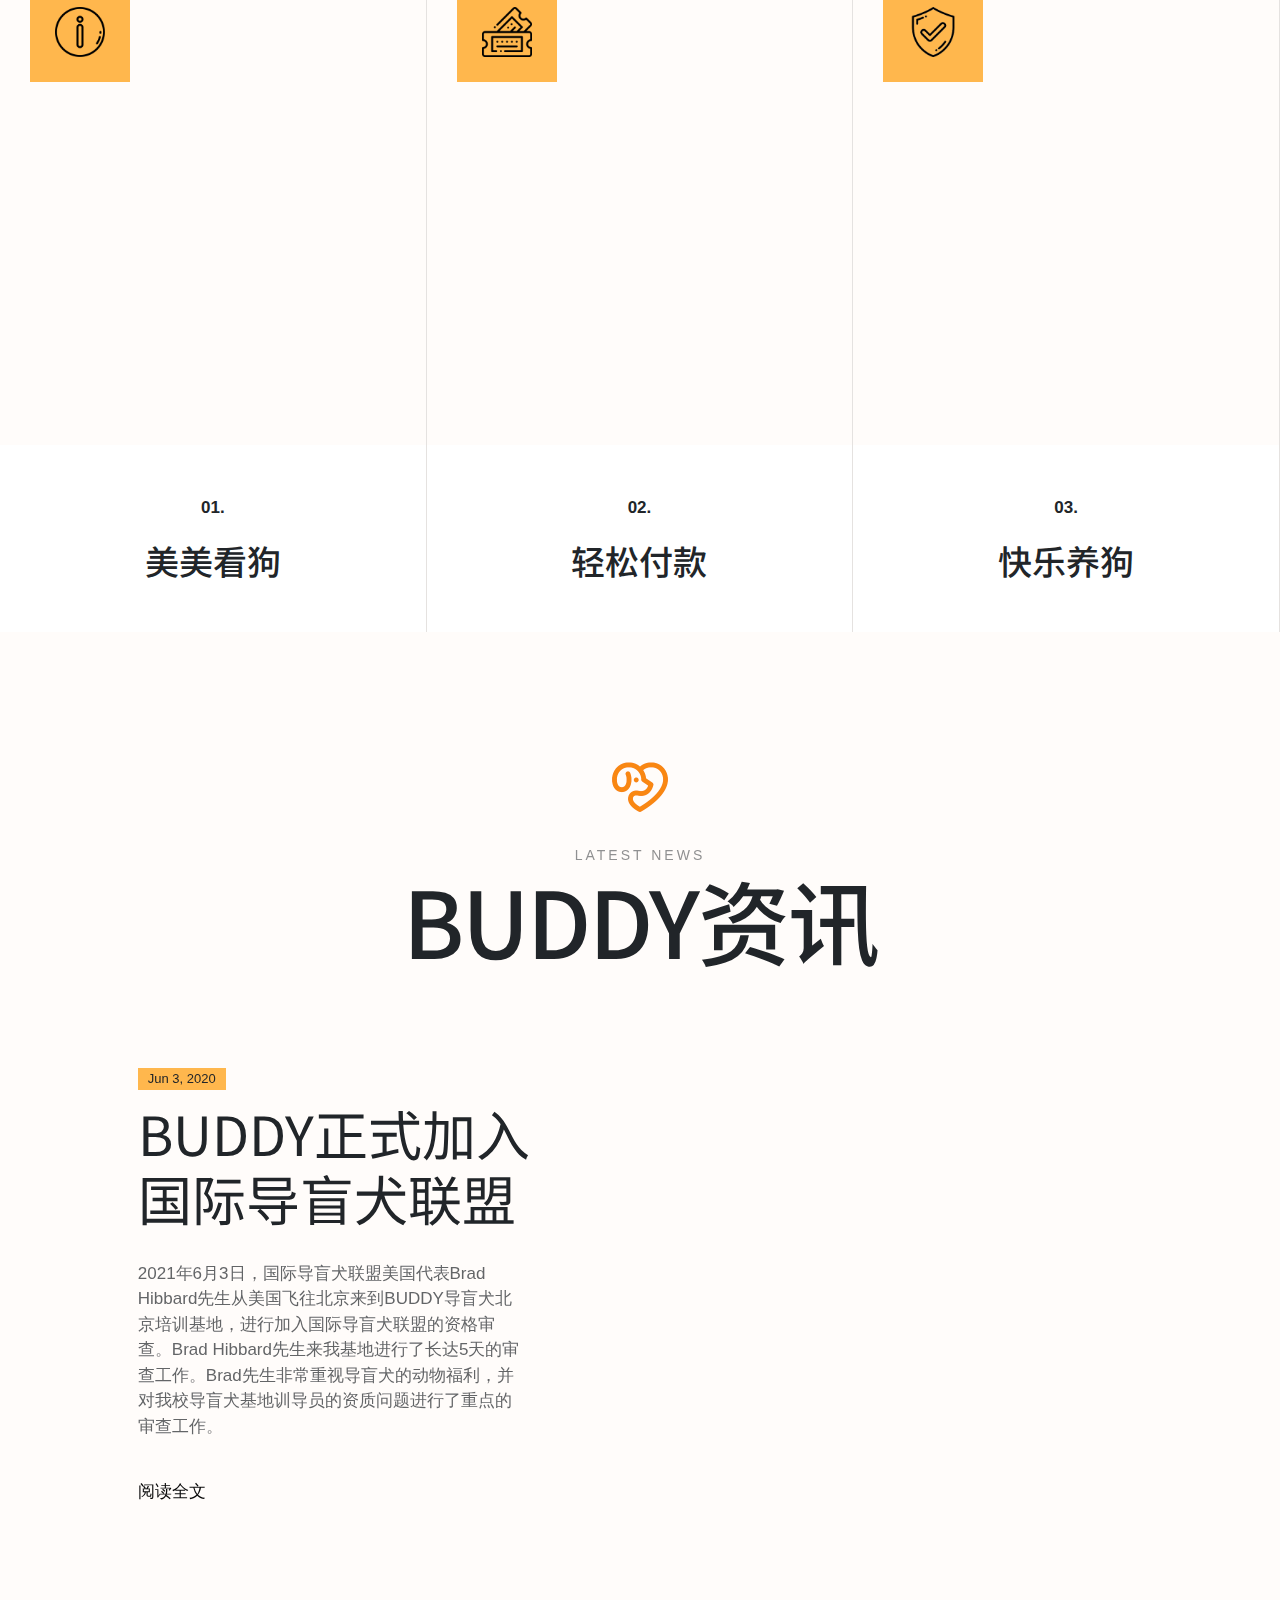
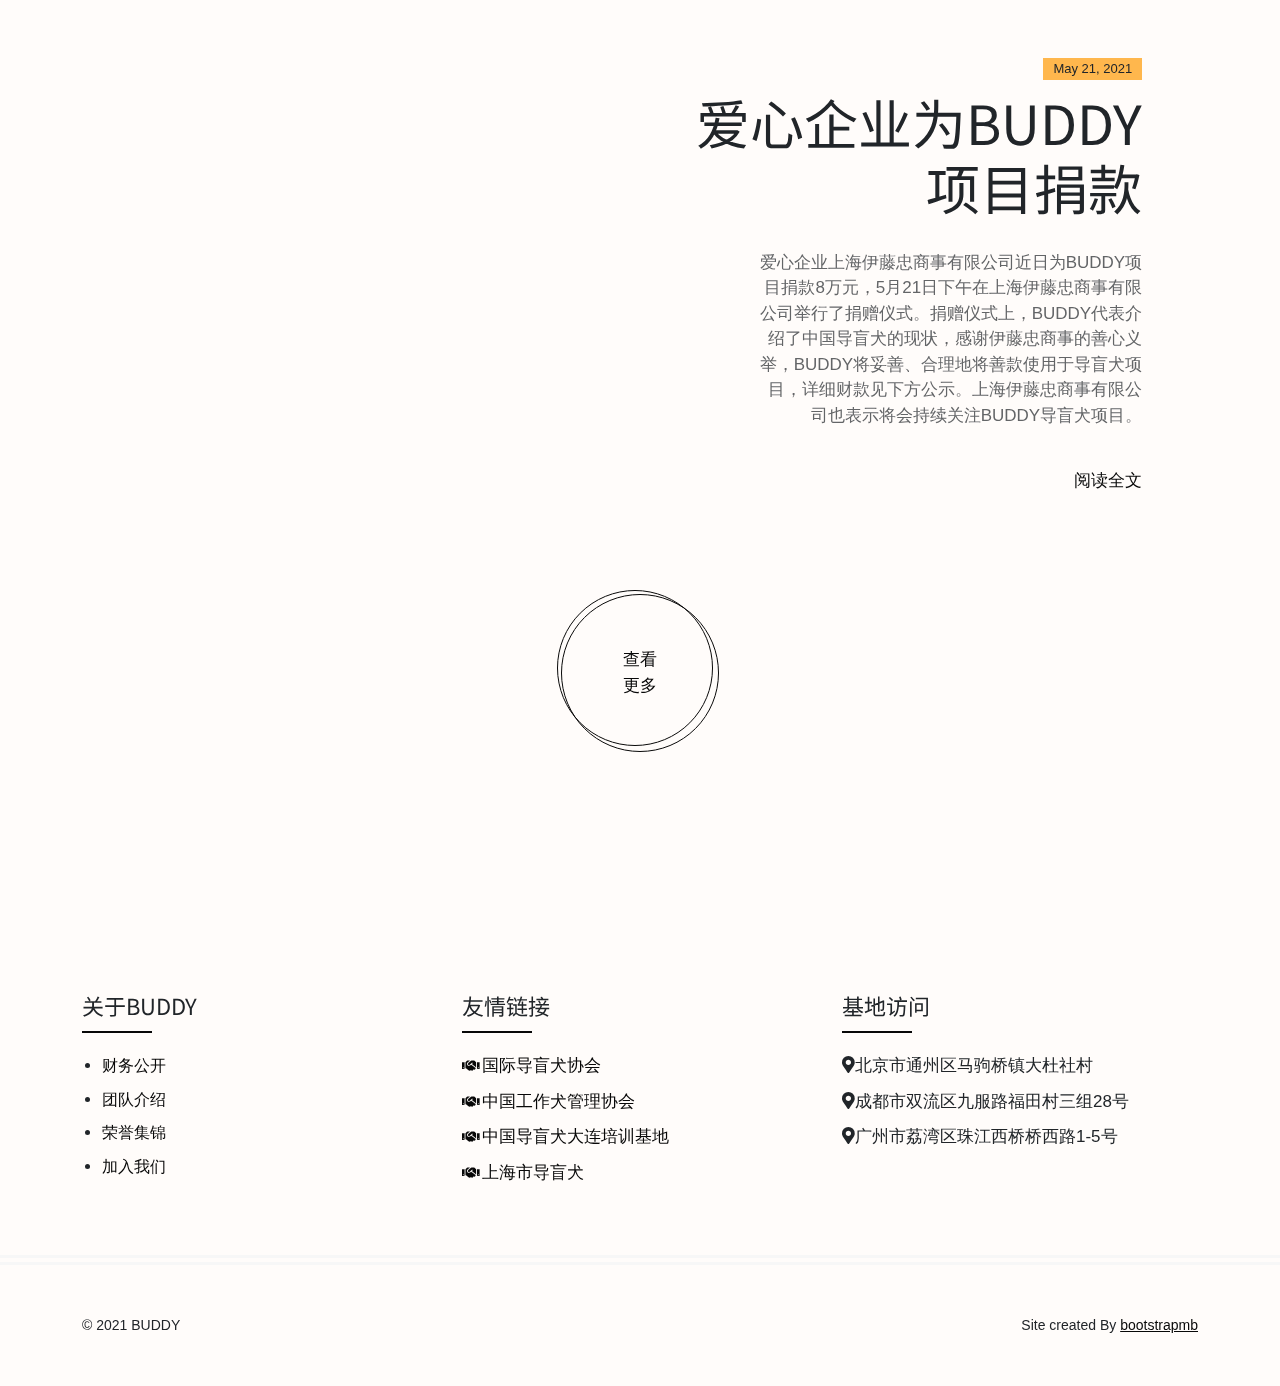
==== commit 9e831333: "final" ====
--- a/FinalProject/index.html
+++ b/FinalProject/index.html
@@ -101,7 +101,7 @@
           <!-- end widget -->
           <div class="widget">
             <h6 class="widget-title">Buddies</h6>
-            <p>Let me be your eyes.</p>
+            <p>带来爱的光明</p>
           </div>
           <!-- end widget -->
         </div>
@@ -186,17 +186,13 @@
             <div class="swiper-slide">
               <div class="container-fluid">
                 <h1>用心连接美好<br>用爱消融偏见</h1>
-                <p>文案美女们想想文案美女们想想文案美女们想想 <br>
-                  文案美女们想想文案美女们想想文案美女们想想.</p>
               </div>
               <!-- end container -->
             </div>
             <!-- end swiper-slide -->
             <div class="swiper-slide">
               <div class="container-fluid">
-                <h1>阳光不仅存在天空<br>还常驻于你的眼中</h1>
-                <p>文案美女们想想 <br>
-                  文案美女们想想.</p>
+                <h1>让阳光常驻<br>你我的眼中</h1>
               </div>
               <!-- end container -->
             </div>
@@ -204,8 +200,6 @@
             <div class="swiper-slide">
               <div class="container-fluid">
                 <h1>与我一起<br>用爱点灯</h1>
-                <p>文案美女们想想 <br>
-                  文案美女们想想.</p>
               </div>
               <!-- end container -->
             </div>
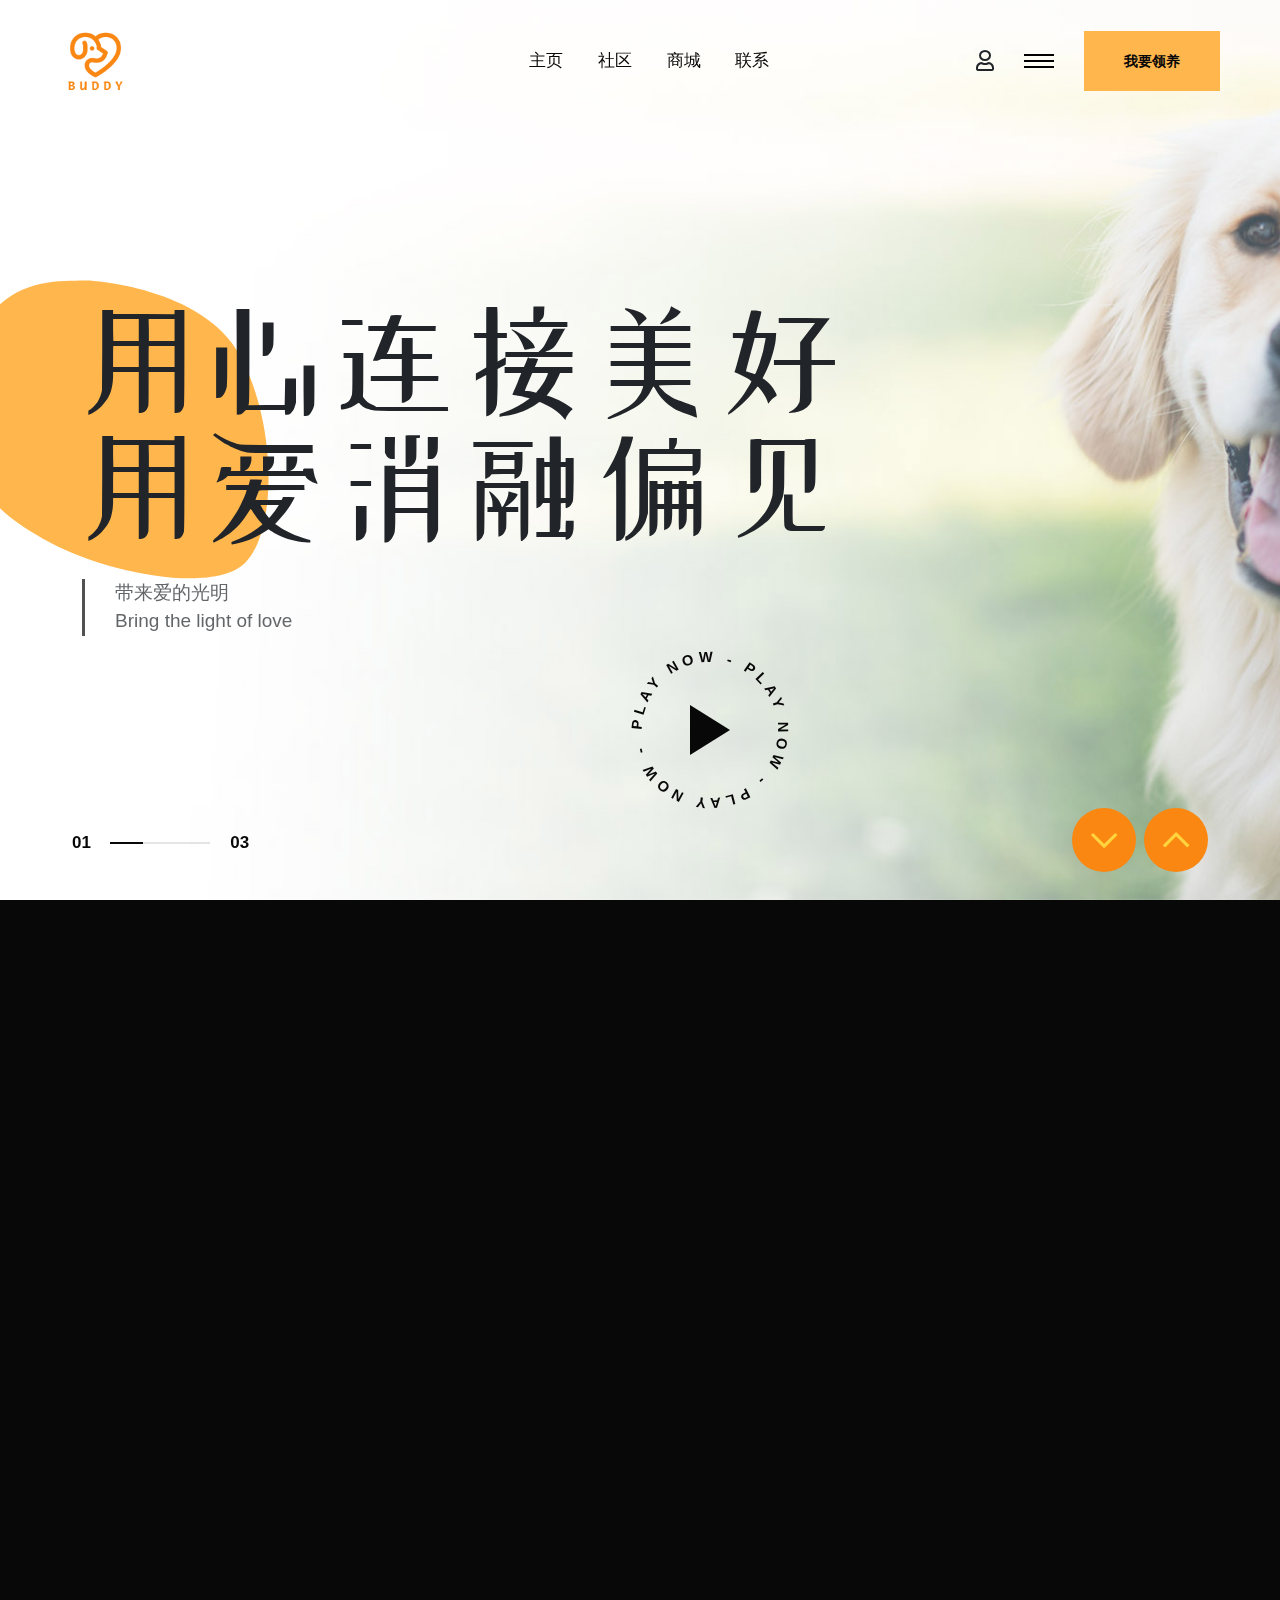
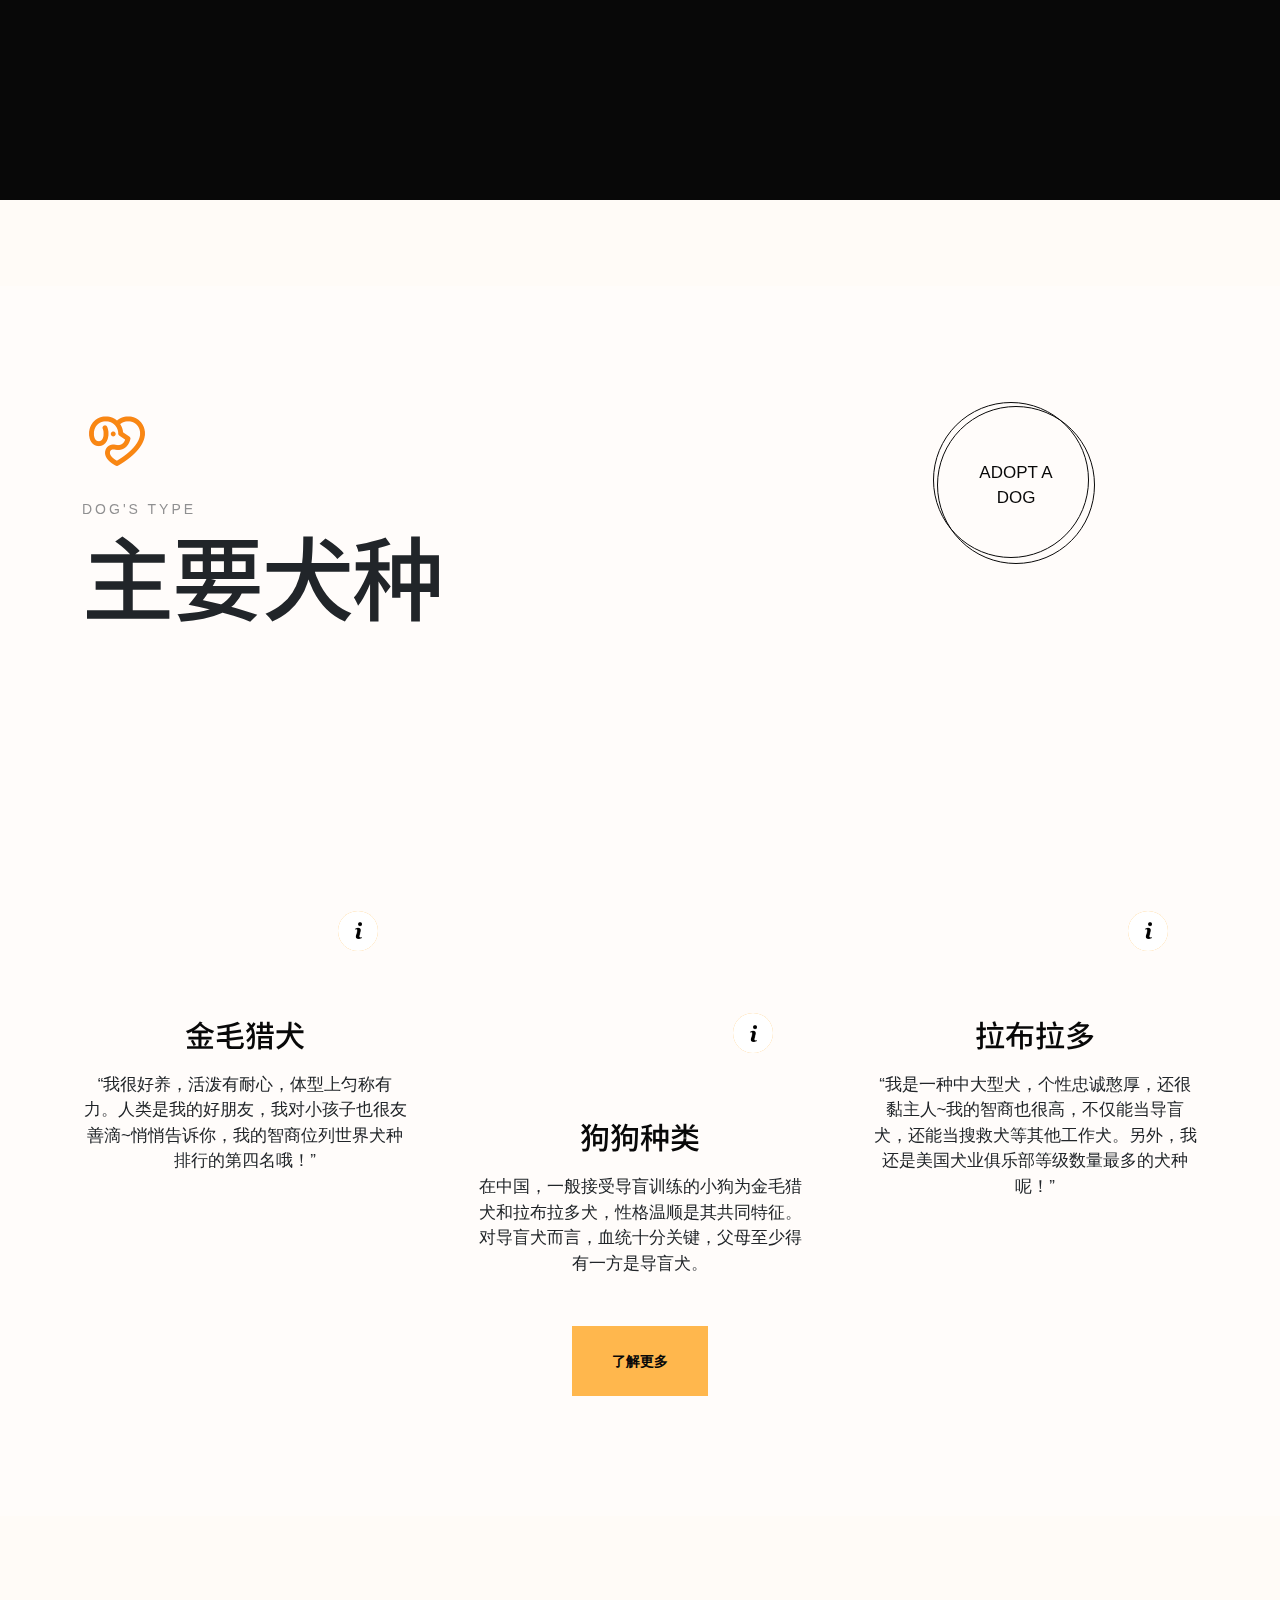
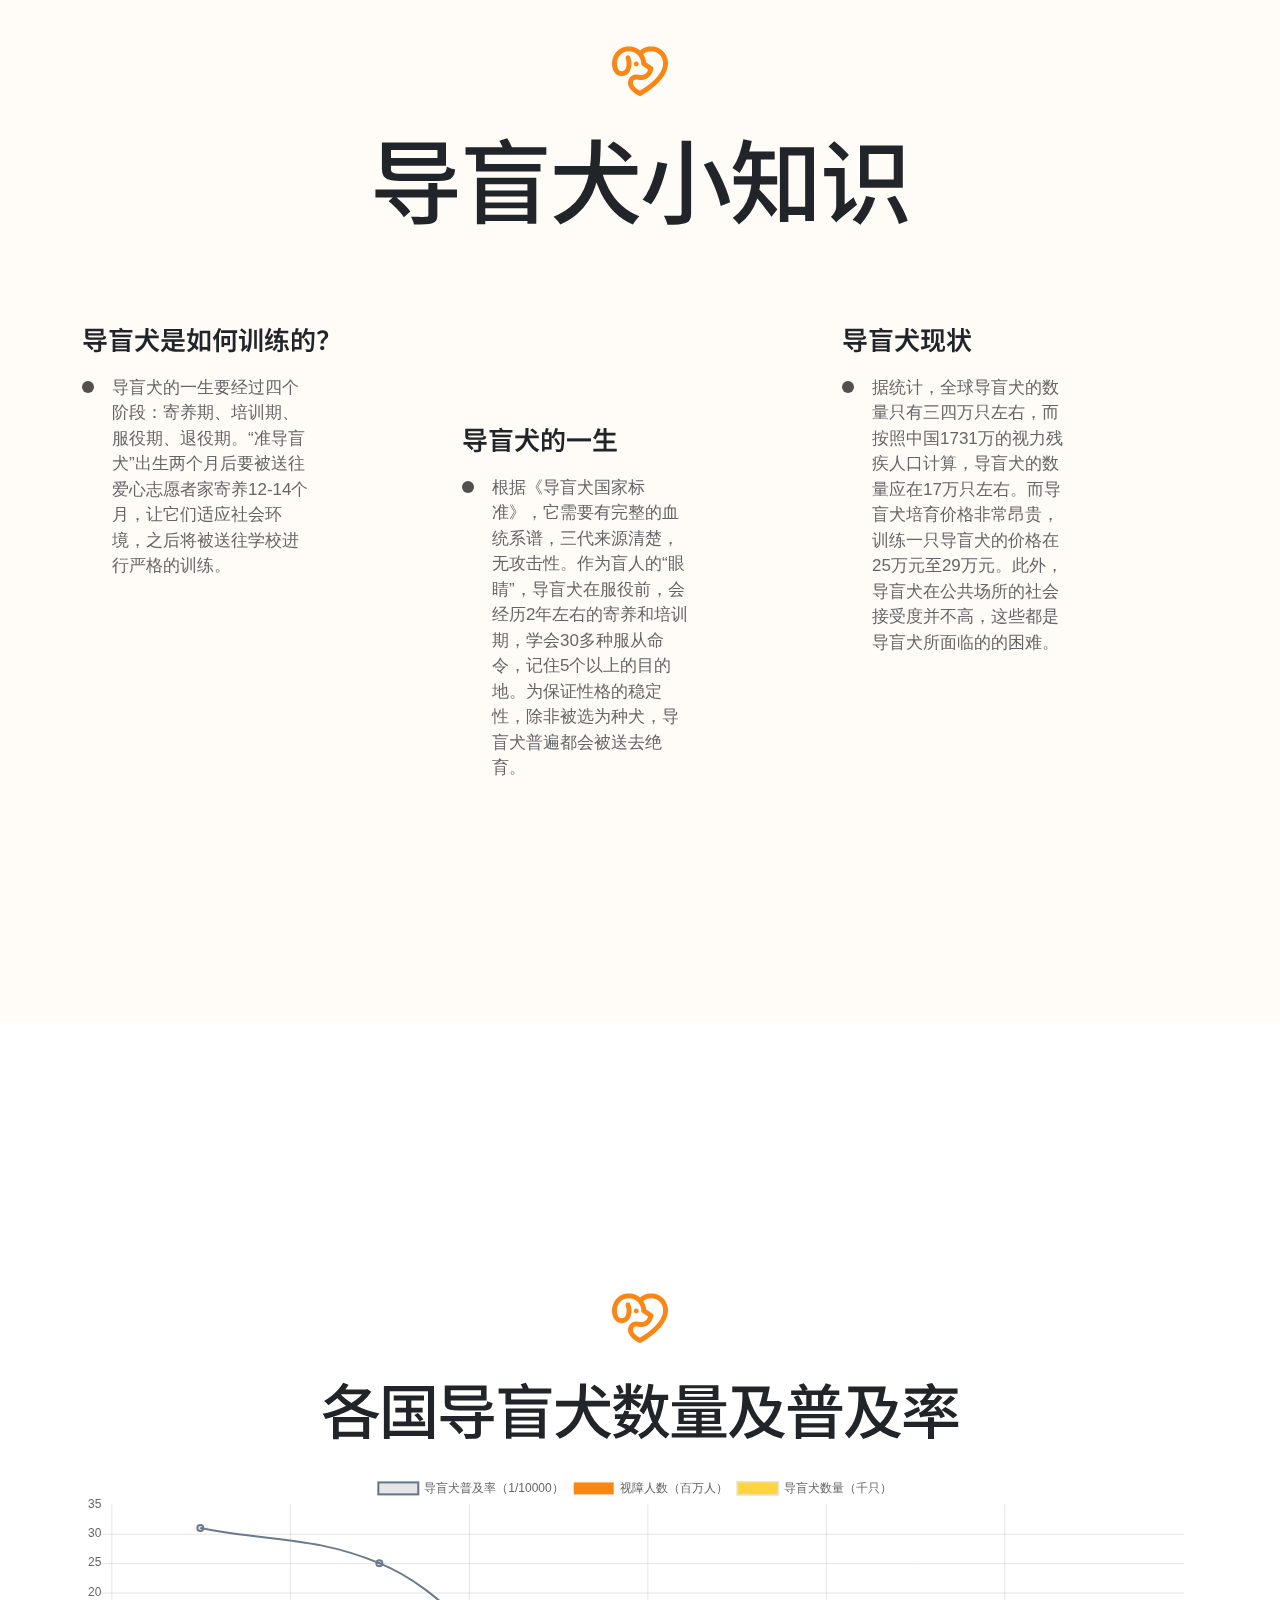
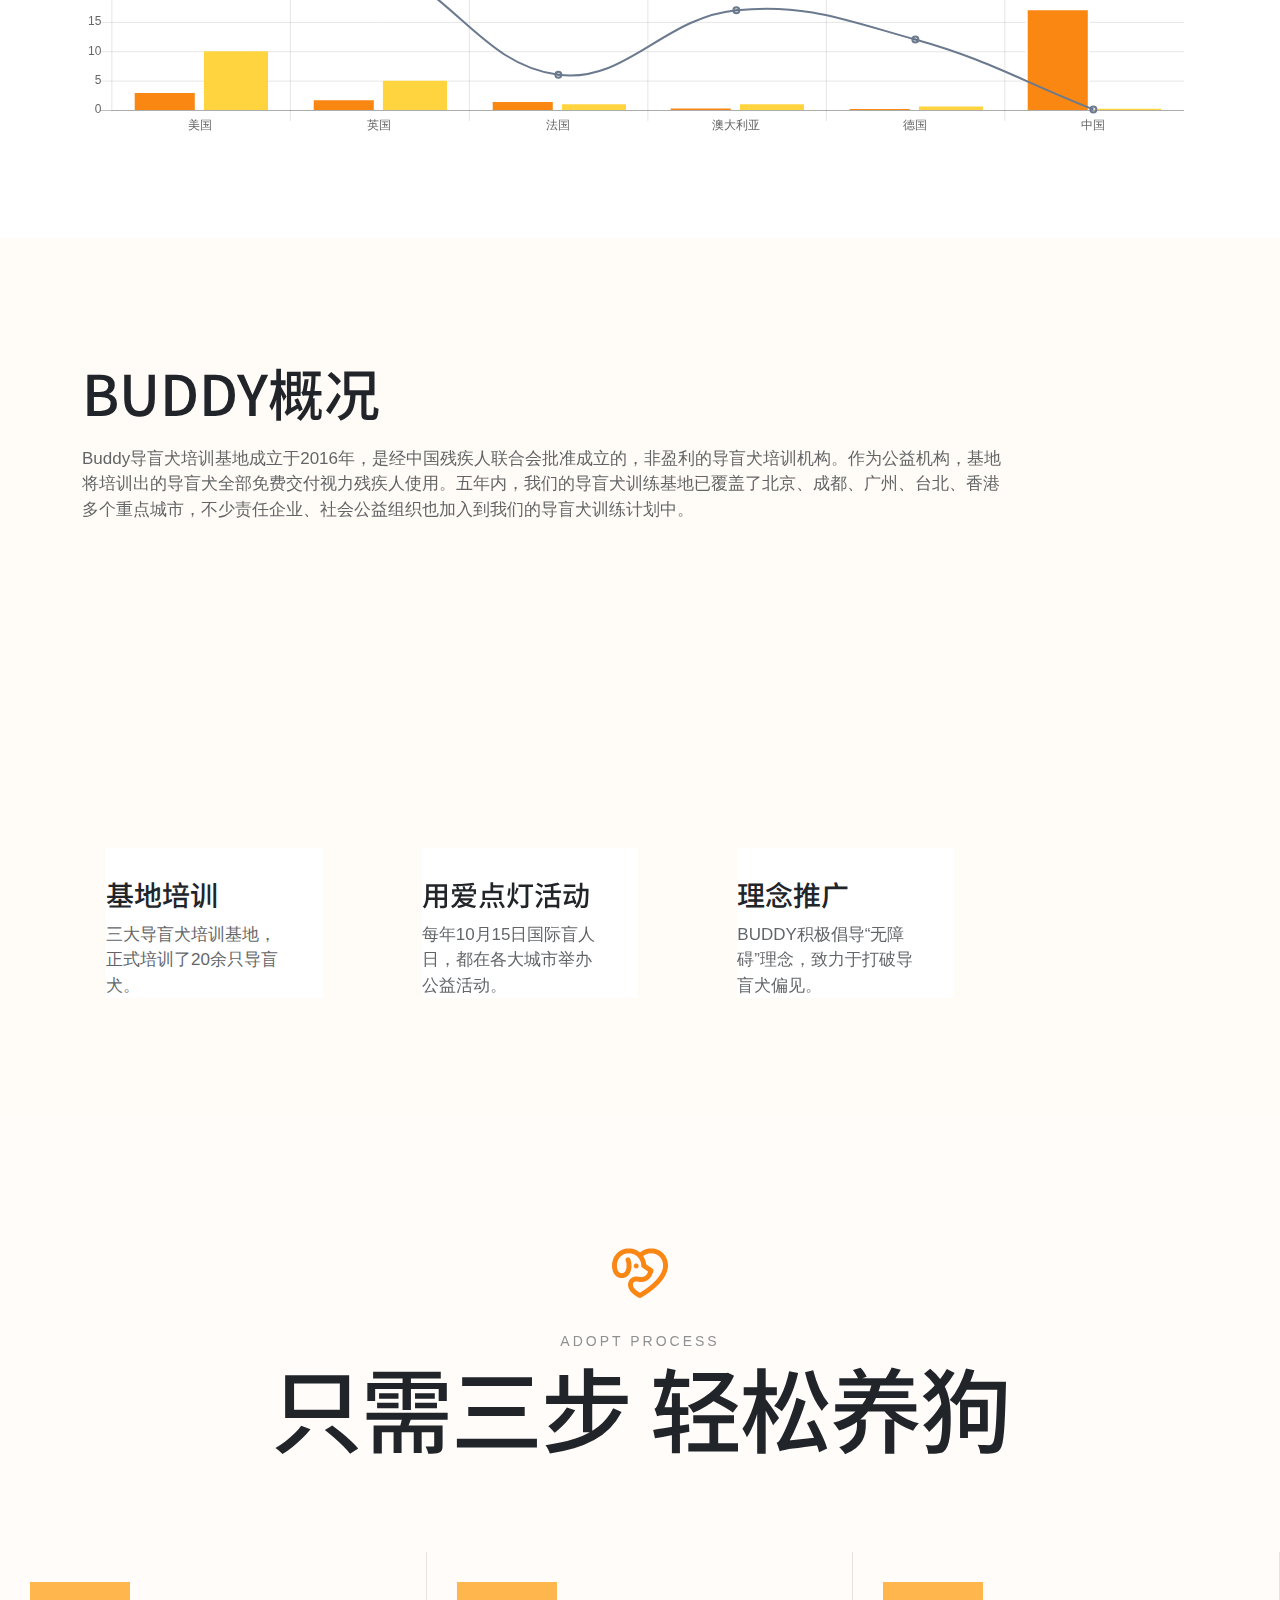
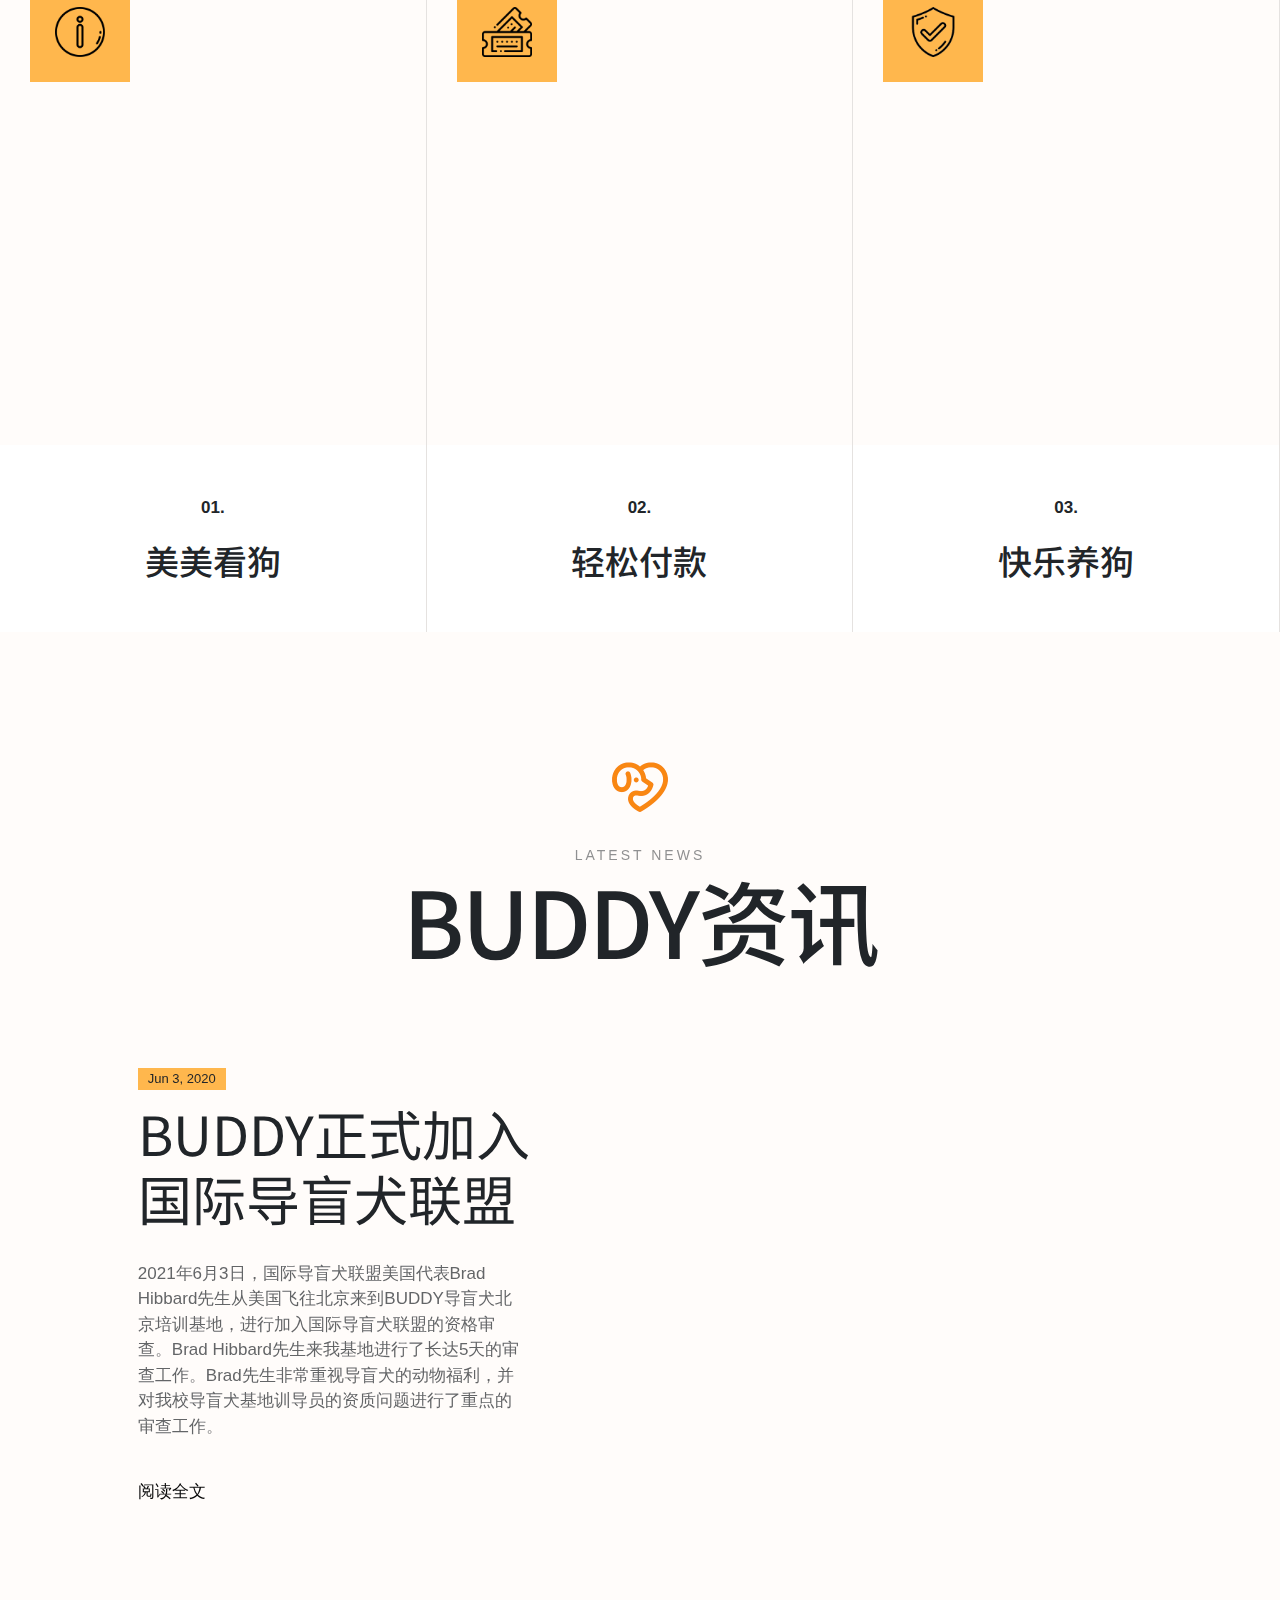
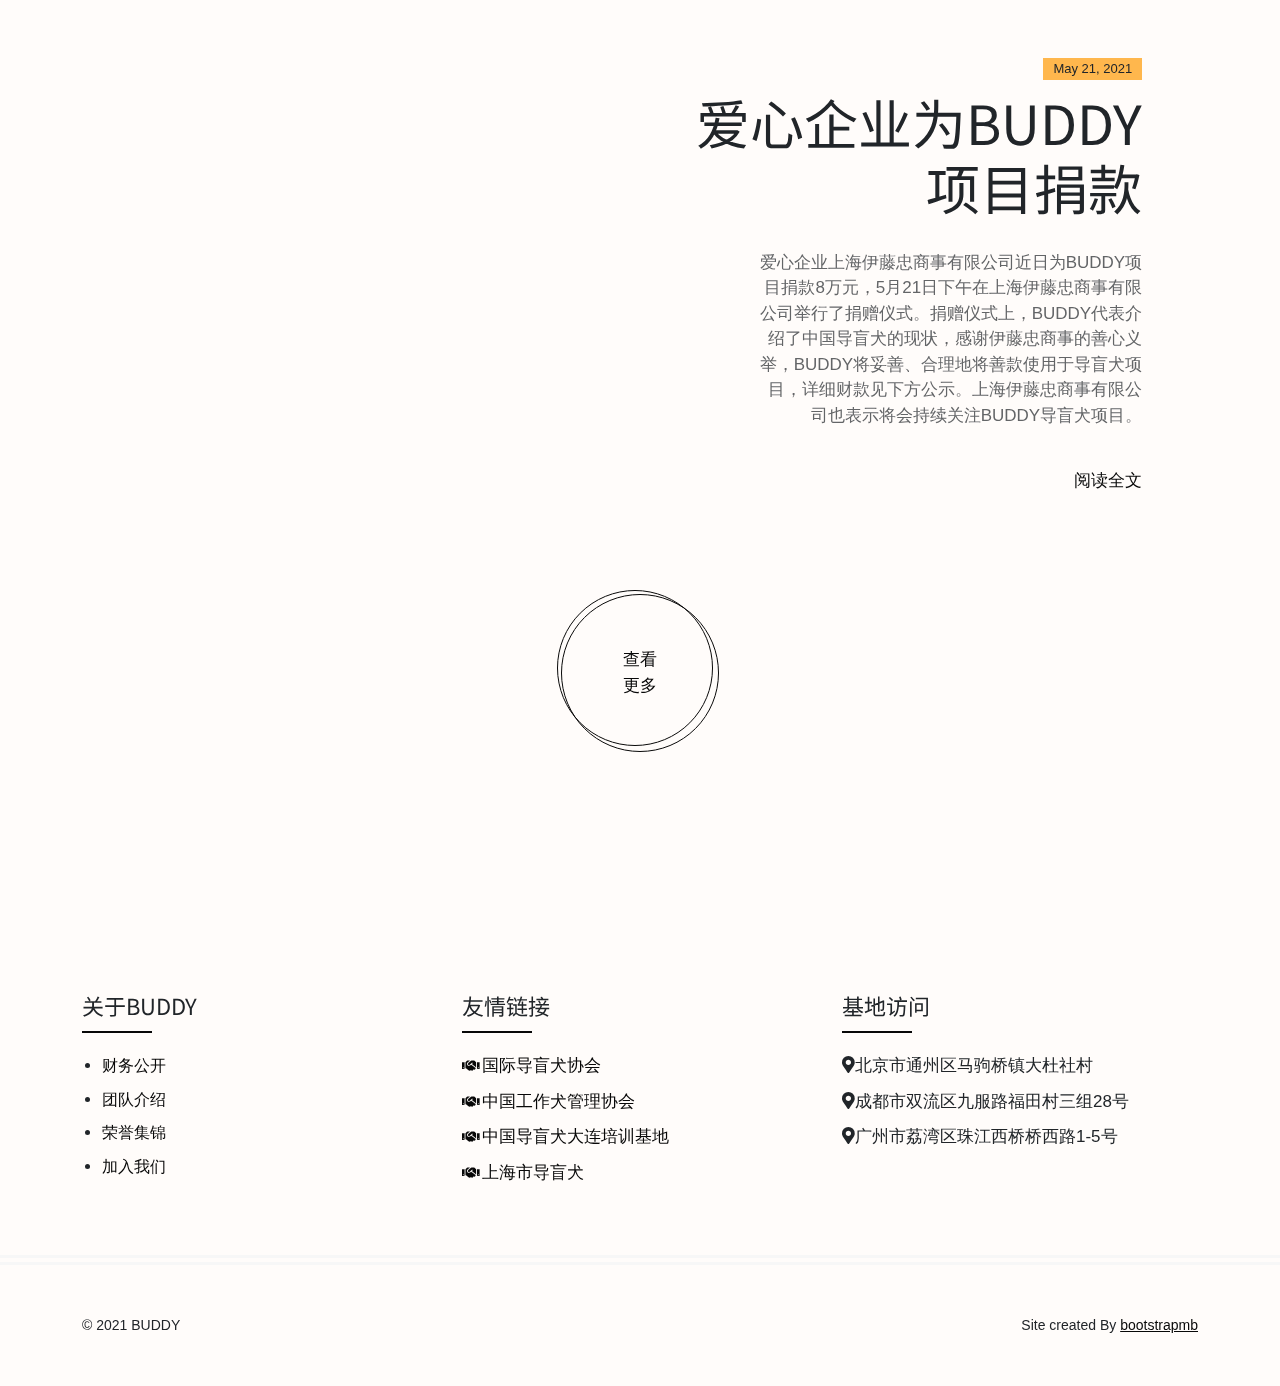
==== commit 7dec54b1: "real final" ====
--- a/FinalProject/index.html
+++ b/FinalProject/index.html
@@ -186,6 +186,8 @@
             <div class="swiper-slide">
               <div class="container-fluid">
                 <h1>用心连接美好<br>用爱消融偏见</h1>
+                <p>带来爱的光明 <br>
+                  Bring the light of love</p>
               </div>
               <!-- end container -->
             </div>
@@ -193,6 +195,8 @@
             <div class="swiper-slide">
               <div class="container-fluid">
                 <h1>让阳光常驻<br>你我的眼中</h1>
+                <p>带来爱的光明 <br>
+                  Bring the light of love</p>
               </div>
               <!-- end container -->
             </div>
@@ -200,6 +204,8 @@
             <div class="swiper-slide">
               <div class="container-fluid">
                 <h1>与我一起<br>用爱点灯</h1>
+                <p>带来爱的光明 <br>
+                  Bring the light of love</p>
               </div>
               <!-- end container -->
             </div>
